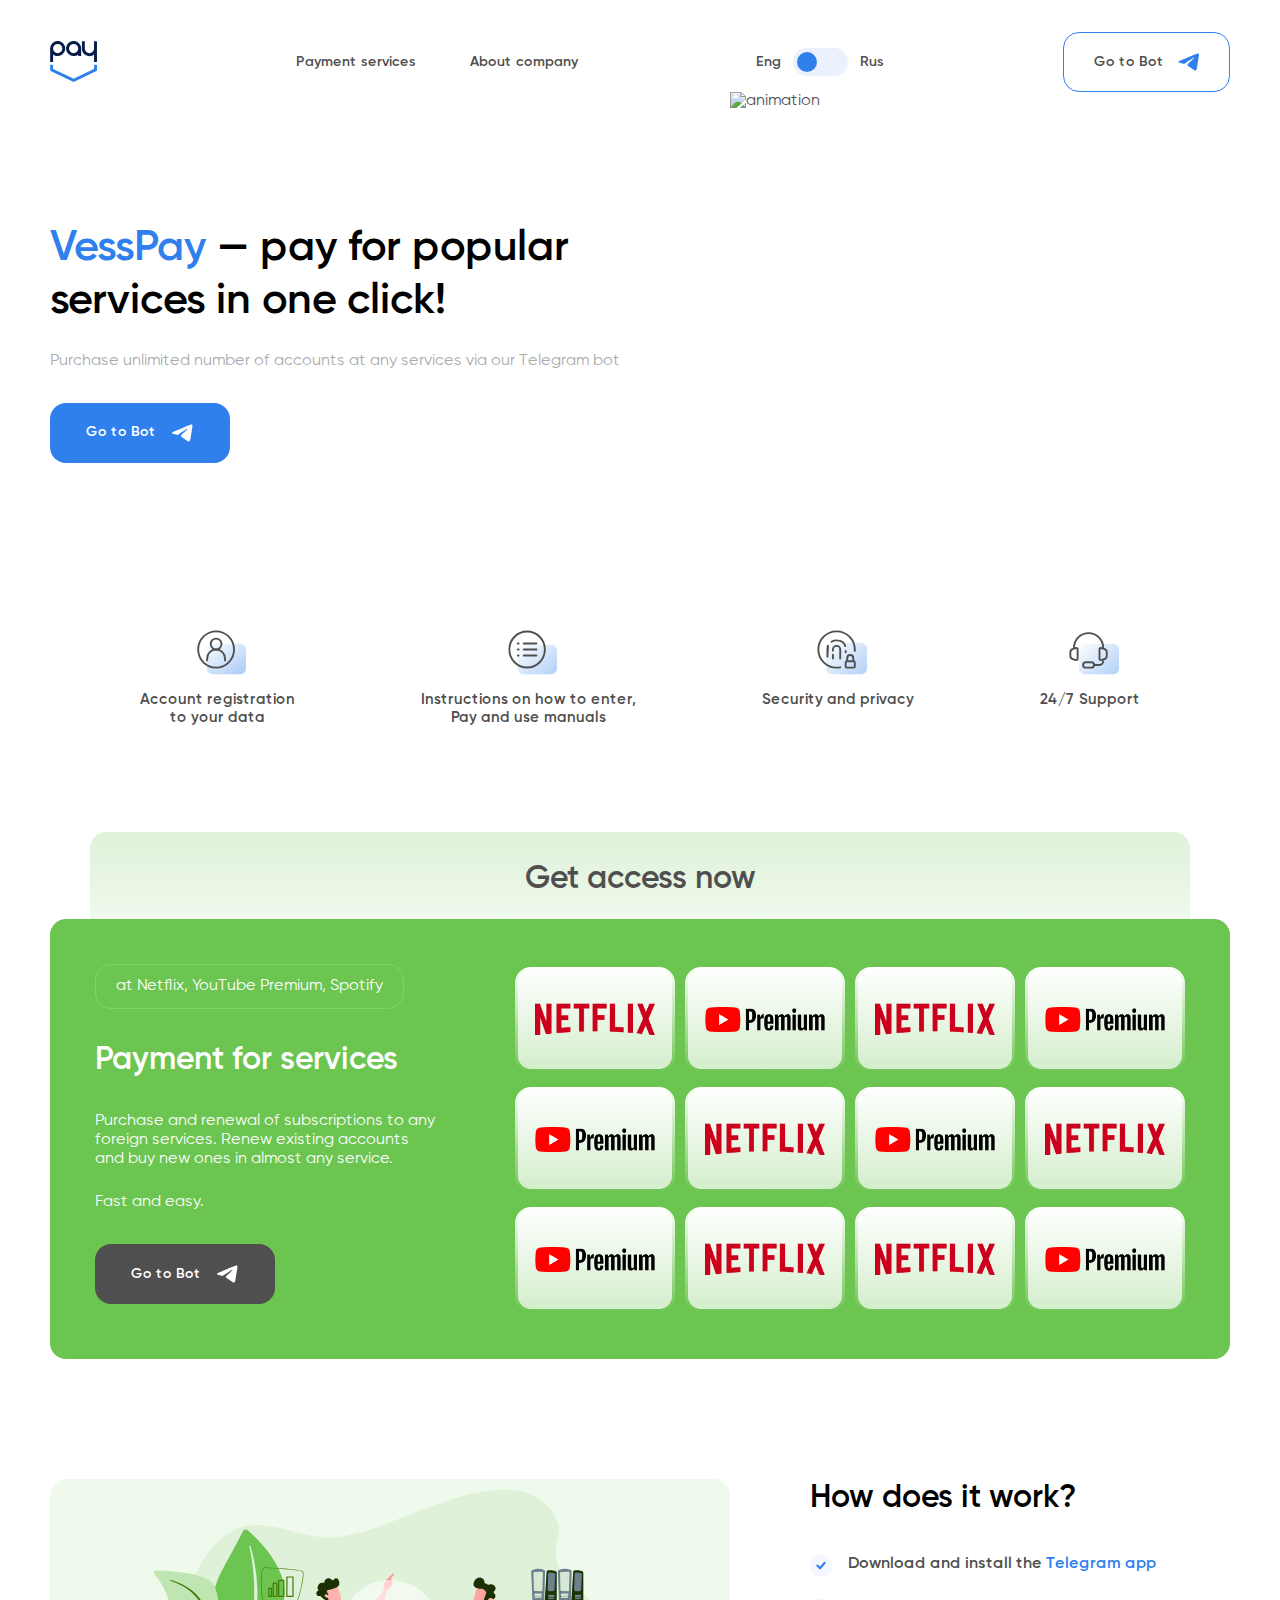
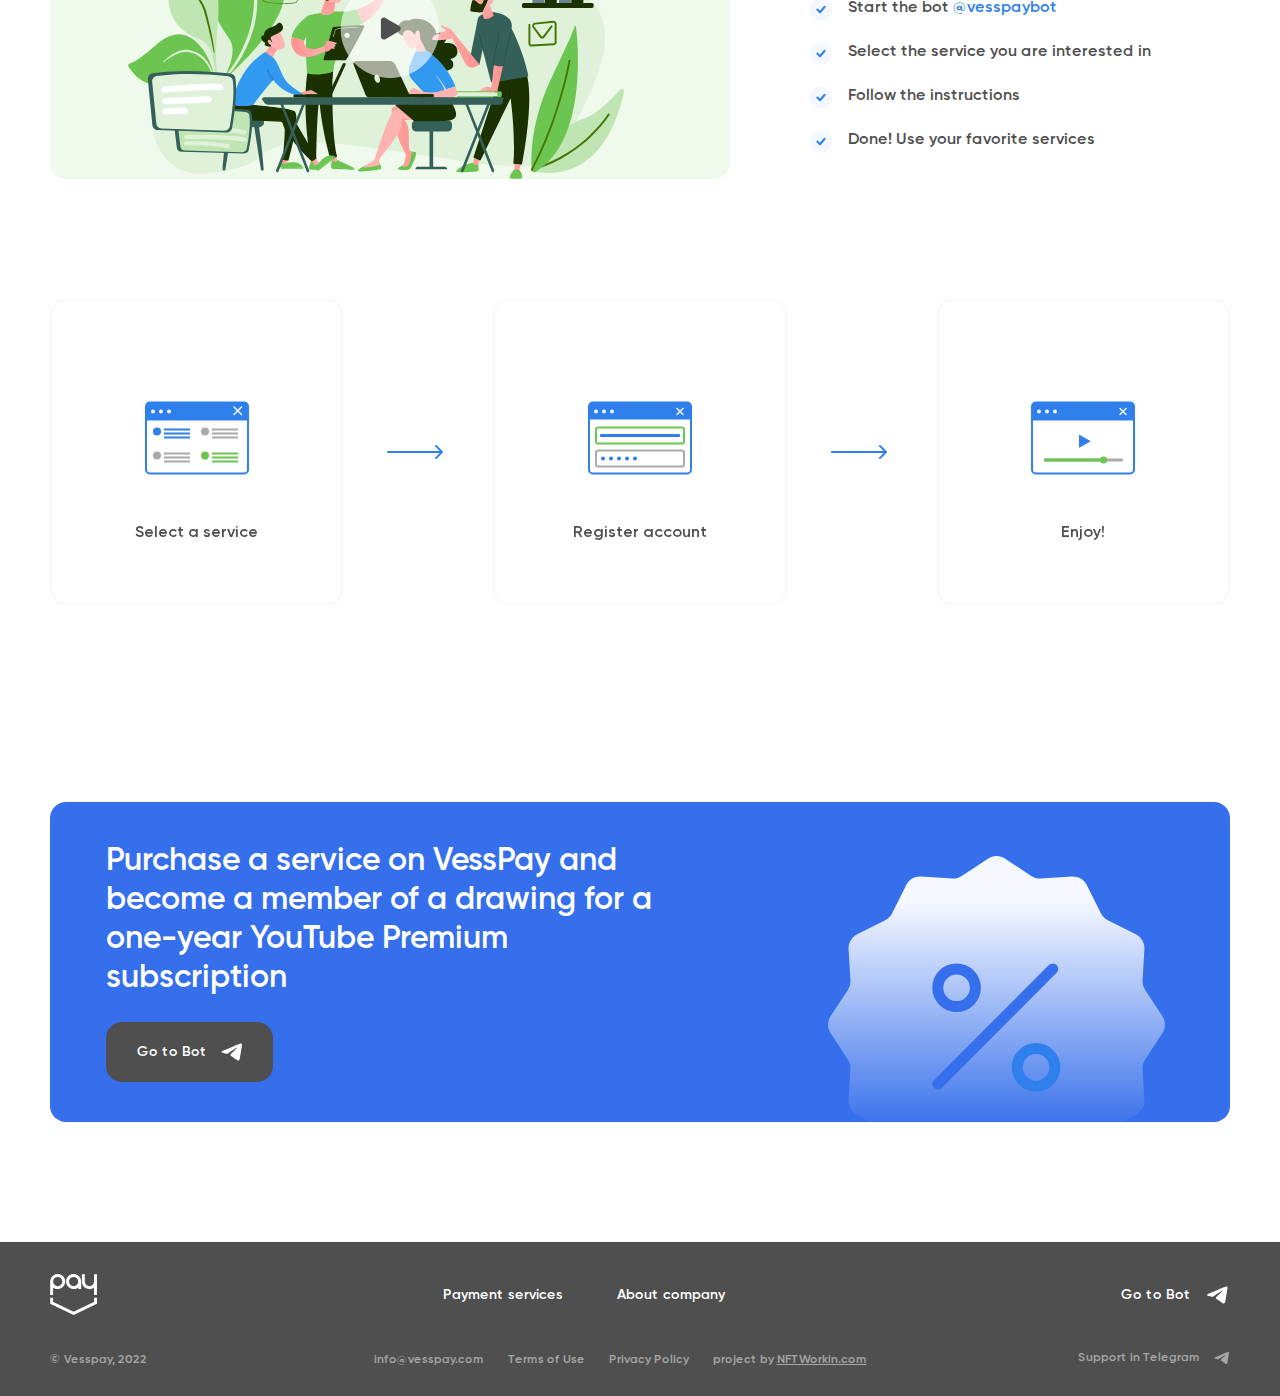
==== index.html @ cef1e0ac "fix close btn" ====
<!doctype html>
<html lang="ru">

<head>
  <meta charset="UTF-8">
<meta name="viewport" content="width=device-width">
<meta http-equiv="X-UA-Compatible" content="ie=edge">

<!-- Обязательный (и достаточный) тег для браузеров -->
<link type="image/x-icon" rel="shortcut icon" href="./assets/img/favicon.ico">

<!-- Дополнительные иконки для десктопных браузеров -->
<link type="image/png" sizes="16x16" rel="icon" href="./assets/img/favicon-16x16.png">
<link type="image/png" sizes="32x32" rel="icon" href="./assets/img/favicon-32x32.png">
<link type="image/png" sizes="96x96" rel="icon" href="./assets/img/favicon-96x96.png">
<link type="image/png" sizes="120x120" rel="icon" href="./assets/img/favicon-120x120.png">

<!-- Иконки для Android -->
<link type="image/png" sizes="72x72" rel="icon" href="./assets/img/android-icon-72x72.png">
<link type="image/png" sizes="96x96" rel="icon" href="./assets/img/android-icon-96x96.png">
<link type="image/png" sizes="144x144" rel="icon" href="./assets/img/android-icon-144x144.png">
<link type="image/png" sizes="192x192" rel="icon" href="./assets/img/android-icon-192x192.png">
<link type="image/png" sizes="512x512" rel="icon" href="./assets/img/android-icon-512x512.png">


<!-- Иконки для iOS (Apple) -->
<link sizes="57x57" rel="apple-touch-icon" href="./assets/img/apple-touch-icon-57x57.png">
<link sizes="60x60" rel="apple-touch-icon" href="./assets/img/apple-touch-icon-60x60.png">
<link sizes="72x72" rel="apple-touch-icon" href="./assets/img/apple-touch-icon-72x72.png">
<link sizes="76x76" rel="apple-touch-icon" href="./assets/img/apple-touch-icon-76x76.png">
<link sizes="114x114" rel="apple-touch-icon" href="./assets/img/apple-touch-icon-114x114.png">
<link sizes="120x120" rel="apple-touch-icon" href="./assets/img/apple-touch-icon-120x120.png">
<link sizes="144x144" rel="apple-touch-icon" href="./assets/img/apple-touch-icon-144x144.png">
<link sizes="152x152" rel="apple-touch-icon" href="./assets/img/apple-touch-icon-152x152.png">
<link sizes="180x180" rel="apple-touch-icon" href="./assets/img/apple-touch-icon-180x180.png">

<!-- Иконки для MacOS (Apple) -->
<link color="#e52037" rel="mask-icon" href="./assets/img/safari-pinned-tab.svg">

<!-- Иконки и цвета для плиток Windows -->
<meta name="msapplication-TileColor" content="#2b5797">
<meta name="msapplication-TileImage" content="./assets/img/mstile-144x144.png">
<meta name="msapplication-square70x70logo" content="./assets/img/mstile-70x70.png">
<meta name="msapplication-square150x150logo" content="./assets/img/mstile-150x150.png">
<meta name="msapplication-wide310x150logo" content="./assets/img/mstile-310x310.png">
<meta name="msapplication-square310x310logo" content="./assets/img/mstile-310x150.png">
<meta name="application-name" content="My Application">

<title>VessPay</title>

<link rel="stylesheet" href="./assets/css/style.css"> 

  </head>

<body>
  <!-- Yandex.Metrika counter -->
  <script type="text/javascript">
    (function (m, e, t, r, i, k, a) {
      m[i] = m[i] || function () { (m[i].a = m[i].a || []).push(arguments) };
      m[i].l = 1 * new Date(); k = e.createElement(t), a = e.getElementsByTagName(t)[0], k.async = 1, k.src = r, a.parentNode.insertBefore(k, a)
    })
      (window, document, "script", "https://mc.yandex.ru/metrika/tag.js", "ym");

    ym(88562901, "init", {
      clickmap: true,
      trackLinks: true,
      accurateTrackBounce: true,
      webvisor: true
    });
  </script>
  <noscript>
    <div><img src="https://mc.yandex.ru/watch/88562901" style="position:absolute; left:-9999px;" alt="" /></div>
  </noscript>
  <!-- /Yandex.Metrika counter -->
  
<header class="header header-desctop">
    <div class="container">
        <a class="header__logo" href="./">
            <img src="./assets/img/logo.svg" alt="logo">
        </a>
        <div class="header__menu">
            <ul>
                

                
                <li class="header__menu-item "><a href="./payment-services">Payment services</a>
                </li>
                
                

                
                <li class="header__menu-item "><a href="./about">About company</a>
                </li>
                
                


            </ul>
        </div>
        <div class="switch desctop " data-href='./ru'>
    <span class="left">Eng</span><input type="checkbox" id="desctop" />
    <label for="desctop"></label>
    <span class="right">Rus</span>
</div>
        <div class="header__link">
            

<a class="btn btn_outline" href="https://t.me/vesspay_bot" target="_blank">

    <span>Go to Bot</span> <svg width="21" height="18" viewBox="0 0 21 18" fill="none" xmlns="http://www.w3.org/2000/svg">
            <path
                d="M1.91512 7.80784C8.19912 5.04334 16.3311 1.67284 17.4536 1.20634C20.3981 -0.0146596 21.3016 0.21934 20.8511 2.92334C20.5276 4.86684 19.5941 11.3013 18.8501 15.3063C18.4086 17.6813 17.4181 17.9628 15.8606 16.9353C15.1116 16.4408 11.3311 13.9408 10.5106 13.3538C9.76162 12.8188 8.72862 12.1753 10.0241 10.9078C10.4851 10.4563 13.5071 7.57084 15.8616 5.32484C16.1701 5.02984 15.7826 4.54534 15.4266 4.78184C12.2531 6.88634 7.85312 9.80734 7.29312 10.1878C6.44712 10.7623 5.63462 11.0258 4.17612 10.6068C3.07412 10.2903 1.99762 9.91284 1.57862 9.76884C-0.0348845 9.21484 0.348115 8.49734 1.91512 7.80784Z" />
        </svg>
</a>




        </div>

    </div>


</header>
<header class="header-mobile">
    <div class="header-mobile__wrapper">
        <a class="header__logo" href="./">
            <img src="./assets/img/logo.svg" alt="logo">
        </a>
        <div class="switch mobile " data-href='./ru'>
    <span class="left">Eng</span><input type="checkbox" id="mobile" />
    <label for="mobile"></label>
    <span class="right">Rus</span>
</div>

        <div class="header__menu-mob">
            <div class="burger">

                <div class="burger__close">
                    <svg width="44" height="22" viewBox="0 0 44 22" fill="none" xmlns="http://www.w3.org/2000/svg">
                        <g clip-path="url(#clip0_181_13466)">
                            <rect x="6" width="32" height="4" rx="2" fill="#2F80ED" />
                            <rect x="6" y="9" width="32" height="4" rx="2" fill="#2F80ED" />
                            <rect x="6" y="18" width="32" height="4" rx="2" fill="#2F80ED" />
                        </g>
                        <defs>
                            <clipPath id="clip0_181_13466">
                                <rect width="44" height="22" fill="white" />
                            </clipPath>
                        </defs>
                    </svg>

                </div>
                <div class="burger__open">
                    <svg width="44" height="22" viewBox="0 0 44 22" fill="none" xmlns="http://www.w3.org/2000/svg">
                        <g clip-path="url(#clip0_181_13495)">
                            <path d="M22 11L31 20M13 20L22 11L13 20ZM31 2L22 11L31 2ZM22 11L13 2L22 11Z"
                                stroke="#2F80ED" stroke-width="4" stroke-linecap="round" stroke-linejoin="round" />
                        </g>
                        <defs>
                            <clipPath id="clip0_181_13495">
                                <rect width="44" height="22" fill="white" />
                            </clipPath>
                        </defs>
                    </svg>
                </div>

            </div>
        </div>
    </div>
    <div class="nav nav-mobile">
        <ul class="nav-mobile__list">
            
            <li class="nav-mobile__list-item"><a href="./payment-services">Payment  services</a></li>
            
            <li class="nav-mobile__list-item"><a href="./about">About company</a></li>
            
        </ul>
        

<a class="btn btn_outline" href="https://t.me/vesspay_bot" target="_blank">

    <span>Go to Bot</span> <svg width="21" height="18" viewBox="0 0 21 18" fill="none" xmlns="http://www.w3.org/2000/svg">
            <path
                d="M1.91512 7.80784C8.19912 5.04334 16.3311 1.67284 17.4536 1.20634C20.3981 -0.0146596 21.3016 0.21934 20.8511 2.92334C20.5276 4.86684 19.5941 11.3013 18.8501 15.3063C18.4086 17.6813 17.4181 17.9628 15.8606 16.9353C15.1116 16.4408 11.3311 13.9408 10.5106 13.3538C9.76162 12.8188 8.72862 12.1753 10.0241 10.9078C10.4851 10.4563 13.5071 7.57084 15.8616 5.32484C16.1701 5.02984 15.7826 4.54534 15.4266 4.78184C12.2531 6.88634 7.85312 9.80734 7.29312 10.1878C6.44712 10.7623 5.63462 11.0258 4.17612 10.6068C3.07412 10.2903 1.99762 9.91284 1.57862 9.76884C-0.0348845 9.21484 0.348115 8.49734 1.91512 7.80784Z" />
        </svg>
</a>




    </div>
</header>

 

  
  <main>
    

<section class=" main-top-section">
    <div class="container ">
        <div class="main-top-section__content main-top-section__content-top">
            <div class="main-top-section__left">
                <div class="switch tablet " data-href='./ru'>
    <span class="left">Eng</span><input type="checkbox" id="tablet" />
    <label for="tablet"></label>
    <span class="right">Rus</span>
</div>
                <h1><span>VessPay</span> — pay for popular services in one click!</h1>
                <p>Purchase unlimited number of accounts at any services via our Telegram bot</p>
                

<a class="btn btn_blue" href="https://t.me/vesspay_bot" target="_blank">

    <span>Go to Bot</span>  <svg width="21" height="18" viewBox="0 0 21 18" fill="none" xmlns="http://www.w3.org/2000/svg">
        <path
            d="M1.91512 7.80784C8.19912 5.04334 16.3311 1.67284 17.4536 1.20634C20.3981 -0.0146596 21.3016 0.21934 20.8511 2.92334C20.5276 4.86684 19.5941 11.3013 18.8501 15.3063C18.4086 17.6813 17.4181 17.9628 15.8606 16.9353C15.1116 16.4408 11.3311 13.9408 10.5106 13.3538C9.76162 12.8188 8.72862 12.1753 10.0241 10.9078C10.4851 10.4563 13.5071 7.57084 15.8616 5.32484C16.1701 5.02984 15.7826 4.54534 15.4266 4.78184C12.2531 6.88634 7.85312 9.80734 7.29312 10.1878C6.44712 10.7623 5.63462 11.0258 4.17612 10.6068C3.07412 10.2903 1.99762 9.91284 1.57862 9.76884C-0.0348845 9.21484 0.348115 8.49734 1.91512 7.80784Z" />
    </svg>
</a>




            </div>
            <div class="main-top-section__right">
                <img src="./assets/img/animation.gif" alt="animation">
            </div>
        </div>
        <div class="main-top-section__content main-top-section__content-bottom">
            
            <div class="card-text-with-icon card">
    <img src="./assets/img/1.svg" alt="icon">
    <p>Account registration<br>
        to your data</p>
</div>
            
            <div class="card-text-with-icon card">
    <img src="./assets/img/2.svg" alt="icon">
    <p>Instructions on how to enter,<br>
        Pay and use manuals</p>
</div>
            
            <div class="card-text-with-icon card">
    <img src="./assets/img/3.svg" alt="icon">
    <p>Security and privacy</p>
</div>
            
            <div class="card-text-with-icon card">
    <img src=" ./assets/img/4.svg" alt="icon">
    <p>24/7 Support</p>
</div>
            
        </div>
    </div>
</section>


<section class=" payment-service-section ">
    <div class="container ">
        <div class="payment-service-section__top">
            <div class="payment-service-section__top-title">Get access now</div>
        </div>
        <div class="payment-service-section__content">
            <div class="payment-service-section__left">
                <div class="payment-service-section__subtitle">
                    at Netflix, YouTube Premium, Spotify
                </div>
                <h2>Payment for services</h2>
                <p class="payment-service-section__text">Purchase and renewal of subscriptions to any foreign services. Renew existing accounts and buy new ones in almost any service.</p>
                <p class="payment-service-section__subtext">  Fast and easy.</p>
                
                

<a class="btn btn_black" href="https://t.me/vesspay_bot" target="_blank">

    <span>Go to Bot</span>  <svg width="21" height="18" viewBox="0 0 21 18" fill="none" xmlns="http://www.w3.org/2000/svg">
        <path
            d="M1.91512 7.80784C8.19912 5.04334 16.3311 1.67284 17.4536 1.20634C20.3981 -0.0146596 21.3016 0.21934 20.8511 2.92334C20.5276 4.86684 19.5941 11.3013 18.8501 15.3063C18.4086 17.6813 17.4181 17.9628 15.8606 16.9353C15.1116 16.4408 11.3311 13.9408 10.5106 13.3538C9.76162 12.8188 8.72862 12.1753 10.0241 10.9078C10.4851 10.4563 13.5071 7.57084 15.8616 5.32484C16.1701 5.02984 15.7826 4.54534 15.4266 4.78184C12.2531 6.88634 7.85312 9.80734 7.29312 10.1878C6.44712 10.7623 5.63462 11.0258 4.17612 10.6068C3.07412 10.2903 1.99762 9.91284 1.57862 9.76884C-0.0348845 9.21484 0.348115 8.49734 1.91512 7.80784Z" />
    </svg>
</a>




            </div>
            <div class="payment-service-section__right">
                
                <div class="card ">
                    <img src="./assets/img/service1.png" alt="images">
                </div>
                
                <div class="card ">
                    <img src="./assets/img/service2.png" alt="images">
                </div>
                
                <div class="card ">
                    <img src="./assets/img/service1.png" alt="images">
                </div>
                
                <div class="card ">
                    <img src="./assets/img/service2.png" alt="images">
                </div>
                
                <div class="card ">
                    <img src="./assets/img/service2.png" alt="images">
                </div>
                
                <div class="card ">
                    <img src="./assets/img/service1.png" alt="images">
                </div>
                
                <div class="card hidden">
                    <img src="./assets/img/service2.png" alt="images">
                </div>
                
                <div class="card hidden">
                    <img src="./assets/img/service1.png" alt="images">
                </div>
                
                <div class="card hidden">
                    <img src="./assets/img/service2.png" alt="images">
                </div>
                
                <div class="card hidden">
                    <img src="./assets/img/service1.png" alt="images">
                </div>
                
                <div class="card hidden">
                    <img src="./assets/img/service1.png" alt="images">
                </div>
                
                <div class="card hidden">
                    <img src="./assets/img/service2.png" alt="images">
                </div>
                
            </div>
        </div>
    </div>
</section>


<section class="video-with-list-section section">

    <div class="container">
        <div class="video-with-list-section__content">
            <div class="video-with-list-section__left">
                <div class="video-wrapper">
    <div class="video" data-video="WeXCUGqN4e8">
        <svg width="102" height="100" viewBox="0 0 102 100" fill="none" xmlns="http://www.w3.org/2000/svg">
            <ellipse cx="50.9853" cy="50" rx="50.2963" ry="50" fill="white" fill-opacity="0.6" />
            <path
                d="M60.5195 46.9164C62.5195 48.0711 62.5195 50.9578 60.5195 52.1125L46.2186 60.3692C44.2186 61.5239 41.7186 60.0805 41.7186 57.7711L41.7186 41.2578C41.7186 38.9484 44.2186 37.505 46.2186 38.6597L60.5195 46.9164Z"
                fill="#4F4F4F" />
        </svg>

    </div>
</div>
            </div>
            <div class="video-with-list-section__right">
                <h2 class="title">How does it work?</h2>
                <ul class="video-with-list-section__list">
                    

                    <li class="video-with-list-section__list-item">
                        <span>
                            <img src="./assets/img/list-icon.svg" alt="list-icon">
                        </span>
                        Download and install the <a href = "https://telegram.org">Telegram app</a>
                    </li>
                    

                    <li class="video-with-list-section__list-item">
                        <span>
                            <img src="./assets/img/list-icon.svg" alt="list-icon">
                        </span>
                        Start the bot <a href = "https://t.me/vesspay_bot"> @vesspaybot</a>
                    </li>
                    

                    <li class="video-with-list-section__list-item">
                        <span>
                            <img src="./assets/img/list-icon.svg" alt="list-icon">
                        </span>
                        Select the service you are interested in
                    </li>
                    

                    <li class="video-with-list-section__list-item">
                        <span>
                            <img src="./assets/img/list-icon.svg" alt="list-icon">
                        </span>
                        Follow the instructions
                    </li>
                    

                    <li class="video-with-list-section__list-item">
                        <span>
                            <img src="./assets/img/list-icon.svg" alt="list-icon">
                        </span>
                        Done! Use your favorite services
                    </li>
                    
                </ul>
            </div>
        </div>
    </div>
</section>


<section class="steps-section section">

    <div class="container">
        <div class="swiper steps-section__swiper">
            <div class="swiper-wrapper">
                
                <div class="swiper-slide">

                    <div class="steps-section__slide steps-section-slide">

                        <img class="steps-section-slide__image" src="./assets/img/step1.svg" alt="">

                        <p>Select a service</p>

                    </div>
                    
                    <span class="swiper-arrow">
                        <img src="./assets/img/arrow-blue.svg" alt="">
                    </span>
                    
                </div>

                
                <div class="swiper-slide">

                    <div class="steps-section__slide steps-section-slide">

                        <img class="steps-section-slide__image" src="./assets/img/step2.svg" alt="">

                        <p>Register account</p>

                    </div>
                    
                    <span class="swiper-arrow">
                        <img src="./assets/img/arrow-blue.svg" alt="">
                    </span>
                    
                </div>

                
                <div class="swiper-slide">

                    <div class="steps-section__slide steps-section-slide">

                        <img class="steps-section-slide__image" src="./assets/img/step3.svg" alt="">

                        <p>Enjoy!</p>

                    </div>
                    
                </div>

                
            </div>

        </div>
        
        <div class="swiper-pagination"></div>
        
    </div>
</section>



<section class=" banner-with-icon-section section">
    <div class="container ">
        <div class="banner-with-icon-section__content">
            <div class="banner-with-icon-section__left">
                <h2 class="banner-with-icon-section__title">Purchase a service on VessPay and <br> become a member of a drawing for a <br> one-year YouTube Premium subscription</h2>
                

<a class="btn btn_black" href="https://t.me/vesspay_bot" target="_blank">

    <span>Go to Bot</span>  <svg width="21" height="18" viewBox="0 0 21 18" fill="none" xmlns="http://www.w3.org/2000/svg">
        <path
            d="M1.91512 7.80784C8.19912 5.04334 16.3311 1.67284 17.4536 1.20634C20.3981 -0.0146596 21.3016 0.21934 20.8511 2.92334C20.5276 4.86684 19.5941 11.3013 18.8501 15.3063C18.4086 17.6813 17.4181 17.9628 15.8606 16.9353C15.1116 16.4408 11.3311 13.9408 10.5106 13.3538C9.76162 12.8188 8.72862 12.1753 10.0241 10.9078C10.4851 10.4563 13.5071 7.57084 15.8616 5.32484C16.1701 5.02984 15.7826 4.54534 15.4266 4.78184C12.2531 6.88634 7.85312 9.80734 7.29312 10.1878C6.44712 10.7623 5.63462 11.0258 4.17612 10.6068C3.07412 10.2903 1.99762 9.91284 1.57862 9.76884C-0.0348845 9.21484 0.348115 8.49734 1.91512 7.80784Z" />
    </svg>
</a>




            </div>
            <div class="banner-with-icon-section__right">
                <img src="./assets/img/big-icon.svg" alt="icon">
            </div>
        </div>
    </div>

</section>



  </main>


  
<footer class="footer">
    <div class="container">
        <div class="footer__top">
            <a class="footer__logo" href="./">
                <img src="./assets/img/logo-white.svg" alt="logo">
            </a>

            <ul class="footer__nav">
                
                <li><a href="./payment-services">Payment  services</a></li>
                
                <li><a href="./about">About company</a></li>
                
            </ul>
            

<a class="btn btn_white-transperent" href="https://t.me/vesspay_bot" target="_blank">

    <span>Go to Bot</span> <svg width="21" height="18" viewBox="0 0 21 18" fill="none" xmlns="http://www.w3.org/2000/svg">
            <path
                d="M1.91512 7.80784C8.19912 5.04334 16.3311 1.67284 17.4536 1.20634C20.3981 -0.0146596 21.3016 0.21934 20.8511 2.92334C20.5276 4.86684 19.5941 11.3013 18.8501 15.3063C18.4086 17.6813 17.4181 17.9628 15.8606 16.9353C15.1116 16.4408 11.3311 13.9408 10.5106 13.3538C9.76162 12.8188 8.72862 12.1753 10.0241 10.9078C10.4851 10.4563 13.5071 7.57084 15.8616 5.32484C16.1701 5.02984 15.7826 4.54534 15.4266 4.78184C12.2531 6.88634 7.85312 9.80734 7.29312 10.1878C6.44712 10.7623 5.63462 11.0258 4.17612 10.6068C3.07412 10.2903 1.99762 9.91284 1.57862 9.76884C-0.0348845 9.21484 0.348115 8.49734 1.91512 7.80784Z" />
        </svg>
</a>




        </div>
        <div class="footer__bottom">
            <div class="footer__copyright">© Vesspay, 2022</div>
            <ul class="footer__links">
                


                
                <li> <a href="mailto:info@vesspay.com">info@vesspay.com</a> </li>
                

                


                
                <li data-href="modal-term" class="modal-trigger"> Terms of Use</li>
                

                


                
                <li class="projectBy_desctop"> project by <a href="http://nftworkin.com" class="link projectBy_desctop">NFTWorkin.com</a> </li>
                

                


                
                <li data-href="modal-privacy" class="modal-trigger"> Privacy Policy</li>
                

                
            </ul>
            

<a class="btn btn_grey" href="https://t.me/VessPay_chat" target="_blank">

    <span>Support in Telegram</span> <svg width="21" height="18" viewBox="0 0 21 18" fill="none" xmlns="http://www.w3.org/2000/svg">
            <path
                d="M1.91512 7.80784C8.19912 5.04334 16.3311 1.67284 17.4536 1.20634C20.3981 -0.0146596 21.3016 0.21934 20.8511 2.92334C20.5276 4.86684 19.5941 11.3013 18.8501 15.3063C18.4086 17.6813 17.4181 17.9628 15.8606 16.9353C15.1116 16.4408 11.3311 13.9408 10.5106 13.3538C9.76162 12.8188 8.72862 12.1753 10.0241 10.9078C10.4851 10.4563 13.5071 7.57084 15.8616 5.32484C16.1701 5.02984 15.7826 4.54534 15.4266 4.78184C12.2531 6.88634 7.85312 9.80734 7.29312 10.1878C6.44712 10.7623 5.63462 11.0258 4.17612 10.6068C3.07412 10.2903 1.99762 9.91284 1.57862 9.76884C-0.0348845 9.21484 0.348115 8.49734 1.91512 7.80784Z" />
        </svg>
</a>




            <div class="footer__projectBy">
                project by<a href = "http://nftworkin.com"  > NFTWorkin.com</a>
            </div>
        </div>
    </div>
</footer>
<div class="termOfUse modal">
    <div class="content">
        <div class="top">
            <div class="close">
                <img src="./assets/img/close.svg" alt="">
            </div>
        </div>
        <div class="wrapper-text">
            <h2>Website Terms of Use</h2>
            <div class="subtitle">Version 1.0</div>

            <div class="text">
      <p>The VessPay website located at VessPay.com is a copyrighted work belonging to VessPay. Certain features of the Site may be subject to additional guidelines, terms, or rules, which will be posted on the Site in connection with such features.<br>
      All such additional terms, guidelines, and rules are incorporated by reference into these Terms.
      These Terms of Use described the legally binding terms and conditions that oversee your use of the Site. BY LOGGING INTO THE SITE, YOU ARE BEING COMPLIANT THAT THESE TERMS and you represent that you have the authority and capacity to enter into these Terms. YOU SHOULD BE AT LEAST 18 YEARS OF AGE TO ACCESS THE SITE. IF YOU DISAGREE WITH ALL OF THE PROVISION OF THESE TERMS, DO NOT LOG INTO AND/OR USE THE SITE.</P> 
      
      <p>These terms require the use of arbitration Section 10.2 on an individual basis to resolve disputes and also limit the remedies available to you in the event of a dispute. These Terms of Use were created with the help of the Terms Of Use Generator. </p>
      
      
      <h3>Access to the Site</h3>
      
      <p><span>Subject to these Terms.</span>  Company grants you a non-transferable, non-exclusive, revocable, limited license to access the Site solely for your own personal, noncommercial use.
      </p>
      <p><span>Certain Restrictions.</span>  The rights approved to you in these Terms are subject to the following restrictions: (a) you shall not sell, rent, lease, transfer, assign, distribute, host, or otherwise commercially exploit the Site; (b) you shall not change, make derivative works of, disassemble, reverse compile or reverse engineer any part of the Site; (c) you shall not access the Site in order to build a similar or competitive website; and (d) except as expressly stated herein, no part of the Site may be copied, reproduced, distributed, republished, downloaded, displayed, posted or transmitted in any form or by any means unless otherwise indicated, any future release, update, or other addition to functionality of the Site shall be subject to these Terms. All copyright and other proprietary notices on the Site must be retained on all copies thereof. </p>
      
      
      <p>Company reserves the right to change, suspend, or cease the Site with or without notice to you. You approved that Company will not be held liable to you or any third-party for any change, interruption, or termination of the Site or any part.
      </p>
      <p><span>No Support or Maintenance.</span>  You agree that Company will have no obligation to provide you with any support in connection with the Site.<br>
      Excluding any User Content that you may provide, you are aware that all the intellectual property rights, including copyrights, patents, trademarks, and trade secrets, in the Site and its content are owned by Company or Company’s suppliers. Note that these Terms and access to the Site do not give you any rights, title or interest in or to any intellectual property rights, except for the limited access rights expressed in Section 2.1. Company and its suppliers reserve all rights not granted in these Terms. </p>
      
      
      <h3>Third-Party Links & Ads; Other Users
      
      Third-Party Links & Ads.</h3> 
      <p>The Site may contain links to third-party websites and services, and/or display advertisements for third-parties. Such Third-Party Links & Ads are not under the control of Company, and Company is not responsible for any Third-Party Links & Ads. Company provides access to these Third-Party Links & Ads only as a convenience to you, and does not review, approve, monitor, endorse, warrant, or make any representations with respect to Third-Party Links & Ads. You use all Third-Party Links & Ads at your own risk, and should apply a suitable level of caution and discretion in doing so. When you click on any of the Third-Party Links & Ads, the applicable third party’s terms and policies apply, including the third party’s privacy and data gathering practices</p>
      
      <p><span>Other Users.</span> Each Site user is solely responsible for any and all of its own User Content. Because we do not control User Content, you acknowledge and agree that we are not responsible for any User Content, whether provided by you or by others. You agree that Company will not be responsible for any loss or damage incurred as the result of any such interactions. If there is a dispute between you and any Site user, we are under no obligation to become involved.</p>
      
      <p>You hereby release and forever discharge the Company and our officers, employees, agents, successors, and assigns from, and hereby waive and relinquish, each and every past, present and future dispute, claim, controversy, demand, right, obligation, liability, action and cause of action of every kind and nature, that has arisen or arises directly or indirectly out of, or that relates directly or indirectly to, the Site. If you are a California resident, you hereby waive California civil code section 1542 in connection with the foregoing, which states: "a general release does not extend to claims which the creditor does not know or suspect to exist in his or her favor at the time of executing the release, which if known by him or her must have materially affected his or her settlement with the debtor." </p>
      
      <p><span>Cookies and Web Beacons.</span>  Like any other website, VessPay uses ‘cookies’. These cookies are used to store information including visitors’ preferences, and the pages on the website that the visitor accessed or visited. The information is used to optimize the users’ experience by customizing our web page content based on visitors’ browser type and/or other information. </p>
      
      
      <h3>Disclaimers</h3>
      
      <p>The site is provided on an "as-is" and "as available" basis, and company and our suppliers expressly disclaim any and all warranties and conditions of any kind, whether express, implied, or statutory, including all warranties or conditions of merchantability, fitness for a particular purpose, title, quiet enjoyment, accuracy, or non-infringement. We and our suppliers make not guarantee that the site will meet your requirements, will be available on an uninterrupted, timely, secure, or error-free basis, or will be accurate, reliable, free of viruses or other harmful code, complete, legal, or safe. If applicable law requires any warranties with respect to the site, all such warranties are limited in duration to ninety (90) days from the date of first use.<br>
      Some jurisdictions do not allow the exclusion of implied warranties, so the above exclusion may not apply to you. Some jurisdictions do not allow limitations on how long an implied warranty lasts, so the above limitation may not apply to you. </p>
      
      
      <h3>Limitation on Liability</h3>
      
      <p>To the maximum extent permitted by law, in no event shall company or our suppliers be liable to you or any third-party for any lost profits, lost data, costs of procurement of substitute products, or any indirect, consequential, exemplary, incidental, special or punitive damages arising from or relating to these terms or your use of, or incapability to use the site even if company has been advised of the possibility of such damages. Access to and use of the site is at your own discretion and risk, and you will be solely responsible for any damage to your device or computer system, or loss of data resulting therefrom</p>
      
      <p>To the maximum extent permitted by law, notwithstanding anything to the contrary contained herein, our liability to you for any damages arising from or related to this agreement, will at all times be limited to a maximum of fifty U.S. dollars (u.s. $50). The existence of more than one claim will not enlarge this limit. You agree that our suppliers will have no liability of any kind arising from or relating to this agreement.</p>
      
      <p>Some jurisdictions do not allow the limitation or exclusion of liability for incidental or consequential damages, so the above limitation or exclusion may not apply to you. </p>
      
      <p><span>Term and Termination.</span> Subject to this Section, these Terms will remain in full force and effect while you use the Site. We may suspend or terminate your rights to use the Site at any time for any reason at our sole discretion, including for any use of the Site in violation of these Terms. Upon termination of your rights under these Terms, your Account and right to access and use the Site will terminate immediately. You understand that any termination of your Account may involve deletion of your User Content associated with your Account from our live databases. Company will not have any liability whatsoever to you for any termination of your rights under these Terms. Even after your rights under these Terms are terminated, the following provisions of these Terms will remain in effect: Sections 2 through 2.5, Section 3 and Sections 4 through 10. </p>
      
      
      <h3>Copyright Policy.</h3>
      
      <p>Company respects the intellectual property of others and asks that users of our Site do the same. In connection with our Site, we have adopted and implemented a policy respecting copyright law that provides for the removal of any infringing materials and for the termination of users of our online Site who are repeated infringers of intellectual property rights, including copyrights. If you believe that one of our users is, through the use of our Site, unlawfully infringing the copyright(s) in a work, and wish to have the allegedly infringing material removed, the following information in the form of a written notification (pursuant to 17 U.S.C. § 512(c)) must be provided to our designated <br>Copyright Agent:
      <ul>
      <li>your physical or electronic signature; </li>
      <li>identification of the copyrighted work(s) that you claim to have been infringed; </li>
      <li>identification of the material on our services that you claim is infringing and that you request us to remove; </li>
      <li>sufficient information to permit us to locate such material; </li>
      <li>your address, telephone number, and e-mail address; </li>
      <li>a statement that you have a good faith belief that use of the objectionable material is not authorized by the copyright owner, its agent, or under the law; </li>
      <li>a statement that the information in the notification is accurate, and under penalty of perjury, that you are either the owner of the copyright that has allegedly been infringed or that you are authorized to act on behalf of the copyright owner. </li>
      </ul>
      Please note that, pursuant to 17 U.S.C. § 512(f), any misrepresentation of material fact in a written notification automatically subjects the complaining party to liability for any damages, costs and attorney’s fees incurred by us in connection with the written notification and allegation of copyright infringement. </p>
      
      
      <h3>General</h3>
      
      <p>These Terms are subject to occasional revision, and if we make any substantial changes, we may notify you by sending you an e-mail to the last e-mail address you provided to us and/or by prominently posting notice of the changes on our Site. You are responsible for providing us with your most current e-mail address. In the event that the last e-mail address that you have provided us is not valid our dispatch of the e-mail containing such notice will nonetheless constitute effective notice of the changes described in the notice. Any changes to these Terms will be effective upon the earliest of thirty (30) calendar days following our dispatch of an e-mail notice to you or thirty (30) calendar days following our posting of notice of the changes on our Site. These changes will be effective immediately for new users of our Site. Continued use of our Site following notice of such changes shall indicate your acknowledgement of such changes and agreement to be bound by the terms and conditions of such changes. Dispute Resolution. Please read this Arbitration Agreement carefully. It is part of your contract with Company and affects your rights. It contains procedures for MANDATORY BINDING ARBITRATION AND A CLASS ACTION WAIVER. </p>
      
      <p><span>Applicability of Arbitration Agreement. </span> All claims and disputes in connection with the Terms or the use of any product or service provided by the Company that cannot be resolved informally or in small claims court shall be resolved by binding arbitration on an individual basis under the terms of this Arbitration Agreement. Unless otherwise agreed to, all arbitration proceedings shall be held in English. This Arbitration Agreement applies to you and the Company, and to any subsidiaries, affiliates, agents, employees, predecessors in interest, successors, and assigns, as well as all authorized or unauthorized users or beneficiaries of services or goods provided under the Terms. </p>
      
      <p><span>Notice Requirement and Informal Dispute Resolution.</span>  Before either party may seek arbitration, the party must first send to the other party a written Notice of Dispute describing the nature and basis of the claim or dispute, and the requested relief. A Notice to the Company should be sent to: Vesspay.com. After the Notice is received, you and the Company may attempt to resolve the claim or dispute informally. If you and the Company do not resolve the claim or dispute within thirty (30) days after the Notice is received, either party may begin an arbitration proceeding. The amount of any settlement offer made by any party may not be disclosed to the arbitrator until after the arbitrator has determined the amount of the award to which either party is entitled.<br>
      <span>Arbitration Rules.</span> Arbitration shall be initiated through the American Arbitration Association, an established alternative dispute resolution provider that offers arbitration as set forth in this section. If AAA is not available to arbitrate, the parties shall agree to select an alternative ADR Provider. The rules of the ADR Provider shall govern all aspects of the arbitration except to the extent such rules are in conflict with the Terms. The AAA Consumer Arbitration Rules governing the arbitration are available online at adr.org or by calling the AAA at 1-800-778-7879. The arbitration shall be conducted by a single, neutral arbitrator. Any claims or disputes where the total amount of the award sought is less than Ten Thousand U.S. Dollars (US $10,000.00) may be resolved through binding non-appearance-based arbitration, at the option of the party seeking relief. For claims or disputes where the total amount of the award sought is Ten Thousand U.S. Dollars (US $10,000.00) or more, the right to a hearing will be determined by the Arbitration Rules. Any hearing will be held in a location within 100 miles of your residence, unless you reside outside of the United States, and unless the parties agree otherwise. If you reside outside of the U.S., the arbitrator shall give the parties reasonable notice of the date, time and place of any oral hearings. Any judgment on the award rendered by the arbitrator may be entered in any court of competent jurisdiction. If the arbitrator grants you an award that is greater than the last settlement offer that the Company made to you prior to the initiation of arbitration, the Company will pay you the greater of the award or $2,500.00. Each party shall bear its own costs and disbursements arising out of the arbitration and shall pay an equal share of the fees and costs of the ADR Provider. </p>
      
      <p><span>Additional Rules for Non-Appearance Based Arbitration.</span>  If non-appearance based arbitration is elected, the arbitration shall be conducted by telephone, online and/or based solely on written submissions; the specific manner shall be chosen by the party initiating the arbitration. The arbitration shall not involve any personal appearance by the parties or witnesses unless otherwise agreed by the parties. </p>
      
      <p><span>Time Limits.</span>  If you or the Company pursues arbitration, the arbitration action must be initiated and/or demanded within the statute of limitations and within any deadline imposed under the AAA Rules for the pertinent claim. </p>
      
      <p><span>Authority of Arbitrator.</span> If arbitration is initiated, the arbitrator will decide the rights and liabilities of you and the Company, and the dispute will not be consolidated with any other matters or joined with any other cases or parties. The arbitrator shall have the authority to grant motions dispositive of all or part of any claim. The arbitrator shall have the authority to award monetary damages, and to grant any non-monetary remedy or relief available to an individual under applicable law, the AAA Rules, and the Terms. The arbitrator shall issue a written award and statement of decision describing the essential findings and conclusions on which the award is based. The arbitrator has the same authority to award relief on an individual basis that a judge in a court of law would have. The award of the arbitrator is final and binding upon you and the Company. </p>
       
      <p><span>Waiver of Jury Trial. </span> THE PARTIES HEREBY WAIVE THEIR CONSTITUTIONAL AND STATUTORY RIGHTS TO GO TO COURT AND HAVE A TRIAL IN FRONT OF A JUDGE OR A JURY, instead electing that all claims and disputes shall be resolved by arbitration under this Arbitration Agreement. Arbitration procedures are typically more limited, more efficient and less expensive than rules applicable in a court and are subject to very limited review by a court. In the event any litigation should arise between you and the Company in any state or federal court in a suit to vacate or enforce an arbitration award or otherwise, YOU AND THE COMPANY WAIVE ALL RIGHTS TO A JURY TRIAL, instead electing that the dispute be resolved by a judge. </p>
      
      <p><span>Waiver of Class or Consolidated Actions.</span> All claims and disputes within the scope of this arbitration agreement must be arbitrated or litigated on an individual basis and not on a class basis, and claims of more than one customer or user cannot be arbitrated or litigated jointly or consolidated with those of any other customer or user.<br>
      Confidentiality. All aspects of the arbitration proceeding shall be strictly confidential. The parties agree to maintain confidentiality unless otherwise required by law. This paragraph shall not prevent a party from submitting to a court of law any information necessary to enforce this Agreement, to enforce an arbitration award, or to seek injunctive or equitable relief. </p>
      
      <p><span>Severability. </span>  If any part or parts of this Arbitration Agreement are found under the law to be invalid or unenforceable by a court of competent jurisdiction, then such specific part or parts shall be of no force and effect and shall be severed and the remainder of the Agreement shall continue in full force and effect. </p> 
      
      <p><span>Right to Waive.</span> Any or all of the rights and limitations set forth in this Arbitration Agreement may be waived by the party against whom the claim is asserted. Such waiver shall not waive or affect any other portion of this Arbitration Agreement.
      Survival of Agreement. This Arbitration Agreement will survive the termination of your relationship with Company.</p>
      
      <p><span>Small Claims Court.</span>  Nonetheless the foregoing, either you or the Company may bring an individual action in small claims court.
      Emergency Equitable Relief. Anyhow the foregoing, either party may seek emergency equitable relief before a state or federal court in order to maintain the status quo pending arbitration. A request for interim measures shall not be deemed a waiver of any other rights or obligations under this Arbitration Agreement. </p>
      
      <p><span>Claims Not Subject to Arbitration. </span>Notwithstanding the foregoing, claims of defamation, violation of the Computer Fraud and Abuse Act, and infringement or misappropriation of the other party’s patent, copyright, trademark or trade secrets shall not be subject to this Arbitration Agreement.
      </p>
      <p>In any circumstances where the foregoing Arbitration Agreement permits the parties to litigate in court, the parties hereby agree to submit to the personal jurisdiction of the courts located within Netherlands County, California, for such purposes.
      </p>
      <p>The Site may be subject to U.S. export control laws and may be subject to export or import regulations in other countries. You agree not to export, re-export, or transfer, directly or indirectly, any U.S. technical data acquired from Company, or any products utilizing such data, in violation of the United States export laws or regulations.
      </p>
      <p>Company is located at the address in Section 10.8. If you are a California resident, you may report complaints to the Complaint Assistance Unit of the Division of Consumer Product of the California Department of Consumer Affairs by contacting them in writing at 400 R Street, Sacramento, CA 95814, or by telephone at (800) 952-5210.
      </p>
      <p><span>Electronic Communications.</span> The communications between you and Company use electronic means, whether you use the Site or send us emails, or whether Company posts notices on the Site or communicates with you via email. For contractual purposes, you (a) consent to receive communications from Company in an electronic form; and (b) agree that all terms and conditions, agreements, notices, disclosures, and other communications that Company provides to you electronically satisfy any legal obligation that such communications would satisfy if it were be in a hard copy writing.
      </p>
      <p><span>Entire Terms.</span>  These Terms constitute the entire agreement between you and us regarding the use of the Site. Our failure to exercise or enforce any right or provision of these Terms shall not operate as a waiver of such right or provision. The section titles in these Terms are for convenience only and have no legal or contractual effect. The word "including" means "including without limitation". If any provision of these Terms is held to be invalid or unenforceable, the other provisions of these Terms will be unimpaired and the invalid or unenforceable provision will be deemed modified so that it is valid and enforceable to the maximum extent permitted by law. Your relationship to Company is that of an independent contractor, and neither party is an agent or partner of the other. These Terms, and your rights and obligations herein, may not be assigned, subcontracted, delegated, or otherwise transferred by you without Company’s prior written consent, and any attempted assignment, subcontract, delegation, or transfer in violation of the foregoing will be null and void. Company may freely assign these Terms. The terms and conditions set forth in these Terms shall be binding upon assignees. </p>
      
      <p><span>Your Privacy.</span> Please read our Privacy Policy. </p>
      
      
      <p><span>Copyright/Trademark Information. Copyright ©.</span> All rights reserved. All trademarks, logos and service marks displayed on the Site are our property or the property of other third-parties. You are not permitted to use these Marks without our prior written consent or the consent of such third party which may own the Marks.
      </p>
       
      <p>Contact Information</p>
      
      <p>Address: <a href = 'vesspay.com'>Vesspay.com</a></p>
      
      
     </div>
        </div>
    </div>
</div>
<div class="privacyPolice modal">
    <div class="content">
        <div class="top">
            <div class="close">
                <img src="./assets/img/close.svg" alt="">
            </div>
        </div>
        <div class="wrapper-text">
            <div class="text"><p>At VessPay, accessible from VessPay.com, one of our main priorities is the privacy of our visitors. This Privacy Policy document contains types of information that is collected and recorded by VessPay and how we use it.
    If you have additional questions or require more information about our Privacy Policy, do not hesitate to contact us.
    This Privacy Policy applies only to our online activities and is valid for visitors to our website with regards to the information that they shared and/or collect in VessPay. This policy is not applicable to any information collected offline or via channels other than this website. Consent
    By using our website, you hereby consent to our Privacy Policy and agree to its terms.</p>
    
    
    <h3>Information we collect</h3>
    
    <p>The personal information that you are asked to provide, and the reasons why you are asked to provide it, will be made clear to you at the point we ask you to provide your personal information.
    If you contact us directly, we may receive additional information about you such as your name, email address, phone number, the contents of the message and/or attachments you may send us, and any other information you may choose to provide.
    When you register for an Account, we may ask for your contact information, including items such as name, company name, address, email address, and telephone number. </p>
    
    
    <h3>How we use your information</h3>
    
    <p>We use the information we collect in various ways, including to:</p>
    <ul>
    <li>Provide, operate, and maintain our website</li>
    <li>Improve, personalize, and expand our website</li>
    <li>Understand and analyze how you use our website</li>
    <li>Develop new products, services, features, and functionality</li>
    <li>Communicate with you, either directly or through one of our partners, including for customer service, to provide you with updates and other information relating to the website, and for marketing and promotional purposes</li>
    <li>Send you emails</li>
    <li>Find and prevent fraud</li>
    </ul>
    
    <h3>Log Files</h3>
    
    <p>VessPay follows a standard procedure of using log files. These files log visitors when they visit websites. All hosting companies do this and a part of hosting services' analytics. The information collected by log files include internet protocol (IP) addresses, browser type, Internet Service Provider (ISP), date and time stamp, referring/exit pages, and possibly the number of clicks. These are not linked to any information that is personally identifiable. The purpose of the information is for analyzing trends, administering the site, tracking users' movement on the website, and gathering demographic information.</p>
    
    
    <h3>Cookies and Web Beacons</h3>
    
    <p>Like any other website, VessPay uses 'cookies'. These cookies are used to store information including visitors' preferences, and the pages on the website that the visitor accessed or visited. The information is used to optimize the users' experience by customizing our web page content based on visitors' browser type and/or other information.</p>
    
    
    <h3>Advertising Partners Privacy Policies</h3>
    
    <p>You may consult this list to find the Privacy Policy for each of the advertising partners of VessPay.
    Third-party ad servers or ad networks uses technologies like cookies, JavaScript, or Web Beacons that are used in their respective advertisements and links that appear on VessPay, which are sent directly to users' browser. They automatically receive your IP address when this occurs. These technologies are used to measure the effectiveness of their advertising campaigns and/or to personalize the advertising content that you see on websites that you visit.<br>
    Note that VessPay has no access to or control over these cookies that are used by third-party advertisers.</p>
    
    
    <h3>Third Party Privacy Policies</h3>
    
    <p>VessPay's Privacy Policy does not apply to other advertisers or websites. Thus, we are advising you to consult the respective Privacy Policies of these third-party ad servers for more detailed information. It may include their practices and instructions about how to opt-out of certain options.
    You can choose to disable cookies through your individual browser options. To know more detailed information about cookie management with specific web browsers, it can be found at the browsers' respective websites.</p>
    
    
    <h3>CCPA Privacy Rights (Do Not Sell My Personal Information)</h3>
    
    <p>Under the CCPA, among other rights, California consumers have the right to:
    Request that a business that collects a consumer's personal data disclose the categories and specific pieces of personal data that a business has collected about consumers.
    Request that a business delete any personal data about the consumer that a business has collected.
    Request that a business that sells a consumer's personal data, not sell the consumer's personal data.
    If you make a request, we have one month to respond to you. If you would like to exercise any of these rights, please contact us.</p>
    
    
    <h3>GDPR Data Protection Rights</h3>
    
    <p>We would like to make sure you are fully aware of all of your data protection rights. Every user is entitled to the following:<br>
    The right to access – You have the right to request copies of your personal data. We may charge you a small fee for this service.<br>
    The right to rectification – You have the right to request that we correct any information you believe is inaccurate. You also have the right to request that we complete the information you believe is incomplete.<br>
    The right to erasure – You have the right to request that we erase your personal data, under certain conditions.
    The right to restrict processing – You have the right to request that we restrict the processing of your personal data, under certain conditions.
    The right to object to processing – You have the right to object to our processing of your personal data, under certain conditions.<br>
    The right to data portability – You have the right to request that we transfer the data that we have collected to another organization, or directly to you, under certain conditions.
    If you make a request, we have one month to respond to you. If you would like to exercise any of these rights, please contact us.</p>
    
    
    <h3>Children's Information</h3>
    
    <p>Another part of our priority is adding protection for children while using the internet. We encourage parents and guardians to observe, participate in, and/or monitor and guide their online activity.
    VessPay does not knowingly collect any Personal Identifiable Information from children under the age of 13. If you think that your child provided this kind of information on our website, we strongly encourage you to contact us immediately and we will do our best efforts to promptly remove such information from our records.</p>
    
    </div>
        </div>
    </div>
</div>
 
  
<script src="./assets/js/main.min.js"></script> 
</body>

</html>
---- assets/css/style.css ----
@charset "UTF-8";/*!
 * Accordion v3.2.0
 * Simple accordion created in pure Javascript.
 * https://github.com/michu2k/Accordion
 *
 * Copyright (c) Michał Strumpf
 * Published under MIT License
 */.ac{margin-top:10px;border:1px solid #eee;background-color:#fff;box-sizing:border-box}.ac .ac-header{margin:0;padding:0}.ac .ac-trigger{font:bold 16px Arial,sans-serif;color:#111;text-align:left;width:100%;padding:10px 30px 10px 10px;display:block;cursor:pointer;background-color:transparent;-webkit-transition:color .25s ease;transition:color .25s ease;position:relative;text-decoration:none;margin:0;border:0}.ac .ac-trigger::after{content:'+';text-align:center;width:15px;-webkit-transform:translate(0,-50%);transform:translate(0,-50%);position:absolute;right:10px;top:50%}.ac .ac-trigger:focus{color:#8a8a8a}.ac .ac-panel{overflow:hidden;-webkit-transition-property:height,visibility;transition-property:height,visibility;-webkit-transition-timing-function:ease;transition-timing-function:ease}.ac .ac-panel .ac-text{font:15px/24px Arial,sans-serif;color:#111;padding:10px;margin:0}.ac.js-enabled .ac-panel{visibility:hidden}.ac.is-active .ac-panel{visibility:visible}.ac.is-active>.ac-header .ac-trigger::after{content:'\2013'}@font-face{font-family:swiper-icons;src:url('data:application/font-woff;charset=utf-8;base64, [base64]//wADZ2x5ZgAAAywAAADMAAAD2MHtryVoZWFkAAABbAAAADAAAAA2E2+eoWhoZWEAAAGcAAAAHwAAACQC9gDzaG10eAAAAigAAAAZAAAArgJkABFsb2NhAAAC0AAAAFoAAABaFQAUGG1heHAAAAG8AAAAHwAAACAAcABAbmFtZQAAA/gAAAE5AAACXvFdBwlwb3N0AAAFNAAAAGIAAACE5s74hXjaY2BkYGAAYpf5Hu/j+W2+MnAzMYDAzaX6QjD6/4//Bxj5GA8AuRwMYGkAPywL13jaY2BkYGA88P8Agx4j+/8fQDYfA1AEBWgDAIB2BOoAeNpjYGRgYNBh4GdgYgABEMnIABJzYNADCQAACWgAsQB42mNgYfzCOIGBlYGB0YcxjYGBwR1Kf2WQZGhhYGBiYGVmgAFGBiQQkOaawtDAoMBQxXjg/wEGPcYDDA4wNUA2CCgwsAAAO4EL6gAAeNpj2M0gyAACqxgGNWBkZ2D4/wMA+xkDdgAAAHjaY2BgYGaAYBkGRgYQiAHyGMF8FgYHIM3DwMHABGQrMOgyWDLEM1T9/w8UBfEMgLzE////P/5//f/V/xv+r4eaAAeMbAxwIUYmIMHEgKYAYjUcsDAwsLKxc3BycfPw8jEQA/[base64]/uznmfPFBNODM2K7MTQ45YEAZqGP81AmGGcF3iPqOop0r1SPTaTbVkfUe4HXj97wYE+yNwWYxwWu4v1ugWHgo3S1XdZEVqWM7ET0cfnLGxWfkgR42o2PvWrDMBSFj/IHLaF0zKjRgdiVMwScNRAoWUoH78Y2icB/yIY09An6AH2Bdu/UB+yxopYshQiEvnvu0dURgDt8QeC8PDw7Fpji3fEA4z/PEJ6YOB5hKh4dj3EvXhxPqH/SKUY3rJ7srZ4FZnh1PMAtPhwP6fl2PMJMPDgeQ4rY8YT6Gzao0eAEA409DuggmTnFnOcSCiEiLMgxCiTI6Cq5DZUd3Qmp10vO0LaLTd2cjN4fOumlc7lUYbSQcZFkutRG7g6JKZKy0RmdLY680CDnEJ+UMkpFFe1RN7nxdVpXrC4aTtnaurOnYercZg2YVmLN/d/gczfEimrE/fs/bOuq29Zmn8tloORaXgZgGa78yO9/cnXm2BpaGvq25Dv9S4E9+5SIc9PqupJKhYFSSl47+Qcr1mYNAAAAeNptw0cKwkAAAMDZJA8Q7OUJvkLsPfZ6zFVERPy8qHh2YER+3i/BP83vIBLLySsoKimrqKqpa2hp6+jq6RsYGhmbmJqZSy0sraxtbO3sHRydnEMU4uR6yx7JJXveP7WrDycAAAAAAAH//wACeNpjYGRgYOABYhkgZgJCZgZNBkYGLQZtIJsFLMYAAAw3ALgAeNolizEKgDAQBCchRbC2sFER0YD6qVQiBCv/H9ezGI6Z5XBAw8CBK/m5iQQVauVbXLnOrMZv2oLdKFa8Pjuru2hJzGabmOSLzNMzvutpB3N42mNgZGBg4GKQYzBhYMxJLMlj4GBgAYow/P/PAJJhLM6sSoWKfWCAAwDAjgbRAAB42mNgYGBkAIIbCZo5IPrmUn0hGA0AO8EFTQAA');font-weight:400;font-style:normal}:root{--swiper-theme-color:#007aff}.swiper{margin-left:auto;margin-right:auto;position:relative;overflow:hidden;list-style:none;padding:0;z-index:1}.swiper-vertical>.swiper-wrapper{flex-direction:column}.swiper-wrapper{position:relative;width:100%;height:100%;z-index:1;display:flex;transition-property:transform;box-sizing:content-box}.swiper-android .swiper-slide,.swiper-wrapper{transform:translate3d(0,0,0)}.swiper-pointer-events{touch-action:pan-y}.swiper-pointer-events.swiper-vertical{touch-action:pan-x}.swiper-slide{flex-shrink:0;width:100%;height:100%;position:relative;transition-property:transform}.swiper-slide-invisible-blank{visibility:hidden}.swiper-autoheight,.swiper-autoheight .swiper-slide{height:auto}.swiper-autoheight .swiper-wrapper{align-items:flex-start;transition-property:transform,height}.swiper-backface-hidden .swiper-slide{transform:translateZ(0);-webkit-backface-visibility:hidden;backface-visibility:hidden}.swiper-3d,.swiper-3d.swiper-css-mode .swiper-wrapper{perspective:1200px}.swiper-3d .swiper-cube-shadow,.swiper-3d .swiper-slide,.swiper-3d .swiper-slide-shadow,.swiper-3d .swiper-slide-shadow-bottom,.swiper-3d .swiper-slide-shadow-left,.swiper-3d .swiper-slide-shadow-right,.swiper-3d .swiper-slide-shadow-top,.swiper-3d .swiper-wrapper{transform-style:preserve-3d}.swiper-3d .swiper-slide-shadow,.swiper-3d .swiper-slide-shadow-bottom,.swiper-3d .swiper-slide-shadow-left,.swiper-3d .swiper-slide-shadow-right,.swiper-3d .swiper-slide-shadow-top{position:absolute;left:0;top:0;width:100%;height:100%;pointer-events:none;z-index:10}.swiper-3d .swiper-slide-shadow{background:rgba(0,0,0,.15)}.swiper-3d .swiper-slide-shadow-left{background-image:linear-gradient(to left,rgba(0,0,0,.5),rgba(0,0,0,0))}.swiper-3d .swiper-slide-shadow-right{background-image:linear-gradient(to right,rgba(0,0,0,.5),rgba(0,0,0,0))}.swiper-3d .swiper-slide-shadow-top{background-image:linear-gradient(to top,rgba(0,0,0,.5),rgba(0,0,0,0))}.swiper-3d .swiper-slide-shadow-bottom{background-image:linear-gradient(to bottom,rgba(0,0,0,.5),rgba(0,0,0,0))}.swiper-css-mode>.swiper-wrapper{overflow:auto;scrollbar-width:none;-ms-overflow-style:none}.swiper-css-mode>.swiper-wrapper::-webkit-scrollbar{display:none}.swiper-css-mode>.swiper-wrapper>.swiper-slide{scroll-snap-align:start start}.swiper-horizontal.swiper-css-mode>.swiper-wrapper{scroll-snap-type:x mandatory}.swiper-vertical.swiper-css-mode>.swiper-wrapper{scroll-snap-type:y mandatory}.swiper-centered>.swiper-wrapper::before{content:'';flex-shrink:0;order:9999}.swiper-centered.swiper-horizontal>.swiper-wrapper>.swiper-slide:first-child{margin-inline-start:var(--swiper-centered-offset-before)}.swiper-centered.swiper-horizontal>.swiper-wrapper::before{height:100%;min-height:1px;width:var(--swiper-centered-offset-after)}.swiper-centered.swiper-vertical>.swiper-wrapper>.swiper-slide:first-child{margin-block-start:var(--swiper-centered-offset-before)}.swiper-centered.swiper-vertical>.swiper-wrapper::before{width:100%;min-width:1px;height:var(--swiper-centered-offset-after)}.swiper-centered>.swiper-wrapper>.swiper-slide{scroll-snap-align:center center}.swiper-virtual .swiper-slide{-webkit-backface-visibility:hidden;transform:translateZ(0)}.swiper-virtual.swiper-css-mode .swiper-wrapper::after{content:'';position:absolute;left:0;top:0;pointer-events:none}.swiper-virtual.swiper-css-mode.swiper-horizontal .swiper-wrapper::after{height:1px;width:var(--swiper-virtual-size)}.swiper-virtual.swiper-css-mode.swiper-vertical .swiper-wrapper::after{width:1px;height:var(--swiper-virtual-size)}:root{--swiper-navigation-size:44px}.swiper-button-next,.swiper-button-prev{position:absolute;top:50%;width:calc(var(--swiper-navigation-size)/ 44 * 27);height:var(--swiper-navigation-size);margin-top:calc(0px - (var(--swiper-navigation-size)/ 2));z-index:10;cursor:pointer;display:flex;align-items:center;justify-content:center;color:var(--swiper-navigation-color,var(--swiper-theme-color))}.swiper-button-next.swiper-button-disabled,.swiper-button-prev.swiper-button-disabled{opacity:.35;cursor:auto;pointer-events:none}.swiper-button-next:after,.swiper-button-prev:after{font-family:swiper-icons;font-size:var(--swiper-navigation-size);text-transform:none!important;letter-spacing:0;text-transform:none;font-variant:initial;line-height:1}.swiper-button-prev,.swiper-rtl .swiper-button-next{left:10px;right:auto}.swiper-button-prev:after,.swiper-rtl .swiper-button-next:after{content:'prev'}.swiper-button-next,.swiper-rtl .swiper-button-prev{right:10px;left:auto}.swiper-button-next:after,.swiper-rtl .swiper-button-prev:after{content:'next'}.swiper-button-lock{display:none}.swiper-pagination{position:absolute;text-align:center;transition:.3s opacity;transform:translate3d(0,0,0);z-index:10}.swiper-pagination.swiper-pagination-hidden{opacity:0}.swiper-horizontal>.swiper-pagination-bullets,.swiper-pagination-bullets.swiper-pagination-horizontal,.swiper-pagination-custom,.swiper-pagination-fraction{bottom:10px;left:0;width:100%}.swiper-pagination-bullets-dynamic{overflow:hidden;font-size:0}.swiper-pagination-bullets-dynamic .swiper-pagination-bullet{transform:scale(.33);position:relative}.swiper-pagination-bullets-dynamic .swiper-pagination-bullet-active{transform:scale(1)}.swiper-pagination-bullets-dynamic .swiper-pagination-bullet-active-main{transform:scale(1)}.swiper-pagination-bullets-dynamic .swiper-pagination-bullet-active-prev{transform:scale(.66)}.swiper-pagination-bullets-dynamic .swiper-pagination-bullet-active-prev-prev{transform:scale(.33)}.swiper-pagination-bullets-dynamic .swiper-pagination-bullet-active-next{transform:scale(.66)}.swiper-pagination-bullets-dynamic .swiper-pagination-bullet-active-next-next{transform:scale(.33)}.swiper-pagination-bullet{width:var(--swiper-pagination-bullet-width,var(--swiper-pagination-bullet-size,8px));height:var(--swiper-pagination-bullet-height,var(--swiper-pagination-bullet-size,8px));display:inline-block;border-radius:50%;background:var(--swiper-pagination-bullet-inactive-color,#000);opacity:var(--swiper-pagination-bullet-inactive-opacity,.2)}button.swiper-pagination-bullet{border:none;margin:0;padding:0;box-shadow:none;-webkit-appearance:none;appearance:none}.swiper-pagination-clickable .swiper-pagination-bullet{cursor:pointer}.swiper-pagination-bullet:only-child{display:none!important}.swiper-pagination-bullet-active{opacity:var(--swiper-pagination-bullet-opacity,1);background:var(--swiper-pagination-color,var(--swiper-theme-color))}.swiper-pagination-vertical.swiper-pagination-bullets,.swiper-vertical>.swiper-pagination-bullets{right:10px;top:50%;transform:translate3d(0,-50%,0)}.swiper-pagination-vertical.swiper-pagination-bullets .swiper-pagination-bullet,.swiper-vertical>.swiper-pagination-bullets .swiper-pagination-bullet{margin:var(--swiper-pagination-bullet-vertical-gap,6px) 0;display:block}.swiper-pagination-vertical.swiper-pagination-bullets.swiper-pagination-bullets-dynamic,.swiper-vertical>.swiper-pagination-bullets.swiper-pagination-bullets-dynamic{top:50%;transform:translateY(-50%);width:8px}.swiper-pagination-vertical.swiper-pagination-bullets.swiper-pagination-bullets-dynamic .swiper-pagination-bullet,.swiper-vertical>.swiper-pagination-bullets.swiper-pagination-bullets-dynamic .swiper-pagination-bullet{display:inline-block;transition:.2s transform,.2s top}.swiper-horizontal>.swiper-pagination-bullets .swiper-pagination-bullet,.swiper-pagination-horizontal.swiper-pagination-bullets .swiper-pagination-bullet{margin:0 var(--swiper-pagination-bullet-horizontal-gap,4px)}.swiper-horizontal>.swiper-pagination-bullets.swiper-pagination-bullets-dynamic,.swiper-pagination-horizontal.swiper-pagination-bullets.swiper-pagination-bullets-dynamic{left:50%;transform:translateX(-50%);white-space:nowrap}.swiper-horizontal>.swiper-pagination-bullets.swiper-pagination-bullets-dynamic .swiper-pagination-bullet,.swiper-pagination-horizontal.swiper-pagination-bullets.swiper-pagination-bullets-dynamic .swiper-pagination-bullet{transition:.2s transform,.2s left}.swiper-horizontal.swiper-rtl>.swiper-pagination-bullets-dynamic .swiper-pagination-bullet{transition:.2s transform,.2s right}.swiper-pagination-progressbar{background:rgba(0,0,0,.25);position:absolute}.swiper-pagination-progressbar .swiper-pagination-progressbar-fill{background:var(--swiper-pagination-color,var(--swiper-theme-color));position:absolute;left:0;top:0;width:100%;height:100%;transform:scale(0);transform-origin:left top}.swiper-rtl .swiper-pagination-progressbar .swiper-pagination-progressbar-fill{transform-origin:right top}.swiper-horizontal>.swiper-pagination-progressbar,.swiper-pagination-progressbar.swiper-pagination-horizontal,.swiper-pagination-progressbar.swiper-pagination-vertical.swiper-pagination-progressbar-opposite,.swiper-vertical>.swiper-pagination-progressbar.swiper-pagination-progressbar-opposite{width:100%;height:4px;left:0;top:0}.swiper-horizontal>.swiper-pagination-progressbar.swiper-pagination-progressbar-opposite,.swiper-pagination-progressbar.swiper-pagination-horizontal.swiper-pagination-progressbar-opposite,.swiper-pagination-progressbar.swiper-pagination-vertical,.swiper-vertical>.swiper-pagination-progressbar{width:4px;height:100%;left:0;top:0}.swiper-pagination-lock{display:none}.swiper-scrollbar{border-radius:10px;position:relative;-ms-touch-action:none;background:rgba(0,0,0,.1)}.swiper-horizontal>.swiper-scrollbar{position:absolute;left:1%;bottom:3px;z-index:50;height:5px;width:98%}.swiper-vertical>.swiper-scrollbar{position:absolute;right:3px;top:1%;z-index:50;width:5px;height:98%}.swiper-scrollbar-drag{height:100%;width:100%;position:relative;background:rgba(0,0,0,.5);border-radius:10px;left:0;top:0}.swiper-scrollbar-cursor-drag{cursor:move}.swiper-scrollbar-lock{display:none}.swiper-zoom-container{width:100%;height:100%;display:flex;justify-content:center;align-items:center;text-align:center}.swiper-zoom-container>canvas,.swiper-zoom-container>img,.swiper-zoom-container>svg{max-width:100%;max-height:100%;object-fit:contain}.swiper-slide-zoomed{cursor:move}.swiper-lazy-preloader{width:42px;height:42px;position:absolute;left:50%;top:50%;margin-left:-21px;margin-top:-21px;z-index:10;transform-origin:50%;box-sizing:border-box;border:4px solid var(--swiper-preloader-color,var(--swiper-theme-color));border-radius:50%;border-top-color:transparent}.swiper-slide-visible .swiper-lazy-preloader{animation:swiper-preloader-spin 1s infinite linear}.swiper-lazy-preloader-white{--swiper-preloader-color:#fff}.swiper-lazy-preloader-black{--swiper-preloader-color:#000}@keyframes swiper-preloader-spin{0%{transform:rotate(0)}100%{transform:rotate(360deg)}}.swiper .swiper-notification{position:absolute;left:0;top:0;pointer-events:none;opacity:0;z-index:-1000}.swiper-free-mode>.swiper-wrapper{transition-timing-function:ease-out;margin:0 auto}.swiper-grid>.swiper-wrapper{flex-wrap:wrap}.swiper-grid-column>.swiper-wrapper{flex-wrap:wrap;flex-direction:column}.swiper-fade.swiper-free-mode .swiper-slide{transition-timing-function:ease-out}.swiper-fade .swiper-slide{pointer-events:none;transition-property:opacity}.swiper-fade .swiper-slide .swiper-slide{pointer-events:none}.swiper-fade .swiper-slide-active,.swiper-fade .swiper-slide-active .swiper-slide-active{pointer-events:auto}.swiper-cube{overflow:visible}.swiper-cube .swiper-slide{pointer-events:none;-webkit-backface-visibility:hidden;backface-visibility:hidden;z-index:1;visibility:hidden;transform-origin:0 0;width:100%;height:100%}.swiper-cube .swiper-slide .swiper-slide{pointer-events:none}.swiper-cube.swiper-rtl .swiper-slide{transform-origin:100% 0}.swiper-cube .swiper-slide-active,.swiper-cube .swiper-slide-active .swiper-slide-active{pointer-events:auto}.swiper-cube .swiper-slide-active,.swiper-cube .swiper-slide-next,.swiper-cube .swiper-slide-next+.swiper-slide,.swiper-cube .swiper-slide-prev{pointer-events:auto;visibility:visible}.swiper-cube .swiper-slide-shadow-bottom,.swiper-cube .swiper-slide-shadow-left,.swiper-cube .swiper-slide-shadow-right,.swiper-cube .swiper-slide-shadow-top{z-index:0;-webkit-backface-visibility:hidden;backface-visibility:hidden}.swiper-cube .swiper-cube-shadow{position:absolute;left:0;bottom:0;width:100%;height:100%;opacity:.6;z-index:0}.swiper-cube .swiper-cube-shadow:before{content:'';background:#000;position:absolute;left:0;top:0;bottom:0;right:0;filter:blur(50px)}.swiper-flip{overflow:visible}.swiper-flip .swiper-slide{pointer-events:none;-webkit-backface-visibility:hidden;backface-visibility:hidden;z-index:1}.swiper-flip .swiper-slide .swiper-slide{pointer-events:none}.swiper-flip .swiper-slide-active,.swiper-flip .swiper-slide-active .swiper-slide-active{pointer-events:auto}.swiper-flip .swiper-slide-shadow-bottom,.swiper-flip .swiper-slide-shadow-left,.swiper-flip .swiper-slide-shadow-right,.swiper-flip .swiper-slide-shadow-top{z-index:0;-webkit-backface-visibility:hidden;backface-visibility:hidden}.swiper-creative .swiper-slide{-webkit-backface-visibility:hidden;backface-visibility:hidden;overflow:hidden;transition-property:transform,opacity,height}.swiper-cards{overflow:visible}.swiper-cards .swiper-slide{transform-origin:center bottom;-webkit-backface-visibility:hidden;backface-visibility:hidden;overflow:hidden}@font-face{font-family:Gilroy;src:local("Gilroy Regular"),local("Gilroy-Regular"),url(../fonts/Gilroy-Regular.woff2) format("woff2"),url(../fonts/Gilroy-Regular.woff) format("woff");font-weight:400;font-style:normal}@font-face{font-family:Gilroy;src:local("Gilroy Extrabold Italic"),local("Gilroy-ExtraboldItalic"),url(../fonts/Gilroy-ExtraboldItalic.woff2) format("woff2"),url(../fonts/Gilroy-ExtraboldItalic.woff) format("woff");font-weight:800;font-style:italic}@font-face{font-family:Gilroy;src:local("Gilroy Bold"),local("Gilroy-Bold"),url(../fonts/Gilroy-Bold.woff2) format("woff2"),url(../fonts/Gilroy-Bold.woff) format("woff");font-weight:700;font-style:normal}@font-face{font-family:Gilroy;src:local("Gilroy Black"),local("Gilroy-Black"),url(../fonts/Gilroy-Black.woff2) format("woff2"),url(../fonts/Gilroy-Black.woff) format("woff");font-weight:900;font-style:normal}@font-face{font-family:Gilroy;src:local("Gilroy Light"),local("Gilroy-Light"),url(../fonts/Gilroy-Light.woff2) format("woff2"),url(../fonts/Gilroy-Light.woff) format("woff");font-weight:300;font-style:normal}@font-face{font-family:Gilroy;src:local("Gilroy Semibold"),local("Gilroy-Semibold"),url(../fonts/Gilroy-Semibold.woff2) format("woff2"),url(../fonts/Gilroy-Semibold.woff) format("woff");font-weight:600;font-style:normal}@font-face{font-family:Gilroy;src:local("Gilroy Medium"),local("Gilroy-Medium"),url(../fonts/Gilroy-Medium.woff2) format("woff2"),url(../fonts/Gilroy-Medium.woff) format("woff");font-weight:500;font-style:normal}@font-face{font-family:Gilroy;src:local("Gilroy Medium Italic"),local("Gilroy-MediumItalic"),url(../fonts/Gilroy-MediumItalic.woff2) format("woff2"),url(../fonts/Gilroy-MediumItalic.woff) format("woff");font-weight:500;font-style:italic}@font-face{font-family:Gilroy;src:local("Gilroy Black Italic"),local("Gilroy-BlackItalic"),url(../fonts/Gilroy-BlackItalic.woff2) format("woff2"),url(../fonts/Gilroy-BlackItalic.woff) format("woff");font-weight:900;font-style:italic}@font-face{font-family:Gilroy;src:local("Gilroy UltraLight"),local("Gilroy-UltraLight"),url(../fonts/Gilroy-UltraLight.woff2) format("woff2"),url(../fonts/Gilroy-UltraLight.woff) format("woff");font-weight:200;font-style:normal}@font-face{font-family:Gilroy;src:local("Gilroy Regular Italic"),local("Gilroy-RegularItalic"),url(../fonts/Gilroy-RegularItalic.woff2) format("woff2"),url(../fonts/Gilroy-RegularItalic.woff) format("woff");font-weight:400;font-style:italic}@font-face{font-family:Gilroy;src:local("Gilroy Semibold Italic"),local("Gilroy-SemiboldItalic"),url(../fonts/Gilroy-SemiboldItalic.woff2) format("woff2"),url(../fonts/Gilroy-SemiboldItalic.woff) format("woff");font-weight:600;font-style:italic}@font-face{font-family:Gilroy;src:local("Gilroy Heavy Italic"),local("Gilroy-HeavyItalic"),url(../fonts/Gilroy-HeavyItalic.woff2) format("woff2"),url(../fonts/Gilroy-HeavyItalic.woff) format("woff");font-weight:900;font-style:italic}@font-face{font-family:Gilroy;src:local("Gilroy Extrabold"),local("Gilroy-Extrabold"),url(../fonts/Gilroy-Extrabold.woff2) format("woff2"),url(../fonts/Gilroy-Extrabold.woff) format("woff");font-weight:800;font-style:normal}@font-face{font-family:Gilroy;src:local("Gilroy Bold Italic"),local("Gilroy-BoldItalic"),url(../fonts/Gilroy-BoldItalic.woff2) format("woff2"),url(../fonts/Gilroy-BoldItalic.woff) format("woff");font-weight:700;font-style:italic}@font-face{font-family:Gilroy;src:local("Gilroy UltraLight Italic"),local("Gilroy-UltraLightItalic"),url(../fonts/Gilroy-UltraLightItalic.woff2) format("woff2"),url(../fonts/Gilroy-UltraLightItalic.woff) format("woff");font-weight:200;font-style:italic}@font-face{font-family:Gilroy;src:local("Gilroy Light Italic"),local("Gilroy-LightItalic"),url(../fonts/Gilroy-LightItalic.woff2) format("woff2"),url(../fonts/Gilroy-LightItalic.woff) format("woff");font-weight:300;font-style:italic}@font-face{font-family:Gilroy;src:local("Gilroy Heavy"),local("Gilroy-Heavy"),url(../fonts/Gilroy-Heavy.woff2) format("woff2"),url(../fonts/Gilroy-Heavy.woff) format("woff");font-weight:900;font-style:normal}@font-face{font-family:Gilroy;src:local("Gilroy Thin"),local("Gilroy-Thin"),url(../fonts/Gilroy-Thin.woff2) format("woff2"),url(../fonts/Gilroy-Thin.woff) format("woff");font-weight:100;font-style:normal}@font-face{font-family:Gilroy;src:local("Gilroy Thin Italic"),local("Gilroy-ThinItalic"),url(../fonts/Gilroy-ThinItalic.woff2) format("woff2"),url(../fonts/Gilroy-ThinItalic.woff) format("woff");font-weight:100;font-style:italic}:root{--blue1:#2f80ed;--blue2:#ebf1fd;--blue3:#f5f8ff;--green1:#6cc551;--green2:42.88deg,#6cc551 43.57%,#dff2d9 131.54%;--green3:#7bd75f;--green4:#b2e3a4;--green5:180deg,#dff2d9 0%,#ffffff 100%;--grey1:#4f4f4f;--grey2:#808080;--grey3:#aaaaaa;--grey4:#c3c3c3;--yellow:#ebee46}.header{display:none;visibility:hidden}.header .container{display:-webkit-box;display:-ms-flexbox;display:flex;-webkit-box-pack:justify;-ms-flex-pack:justify;justify-content:space-between;-webkit-box-align:center;-ms-flex-align:center;align-items:center}.header__menu{display:none;visibility:hidden}.header__menu .submenu{position:absolute;-webkit-box-orient:vertical;-webkit-box-direction:normal;-ms-flex-direction:column;flex-direction:column;width:100%;padding-top:16px;top:36px;opacity:0;left:0;-webkit-transition:all .3s ease;-o-transition:all .3s ease;transition:all .3s ease;z-index:1;visibility:hidden}.header__menu ul{margin:0;padding:0;display:-webkit-box;display:-ms-flexbox;display:flex;list-style-type:none;width:100%;-webkit-box-pack:justify;-ms-flex-pack:justify;justify-content:space-between}.header__menu-item-submenu{display:-webkit-box;display:-ms-flexbox;display:flex;-webkit-box-align:center;-ms-flex-align:center;align-items:center}.header__menu-item-submenu svg{margin-left:4px;-webkit-transition:all .3s ease;-o-transition:all .3s ease;transition:all .3s ease}.header__menu-item-submenu:hover .submenu{opacity:1;visibility:visible}.header__menu-item-submenu:hover svg{-webkit-transform:rotateZ(180deg);-ms-transform:rotate(180deg);transform:rotateZ(180deg)}.header__menu .header__menu-item{position:relative}.header__menu .header__menu-item a{font-style:normal;font-weight:600;font-size:14px;line-height:17px;background-image:-webkit-gradient(linear,left bottom,left top,from(var(--blue1)),to(var(--blue1)));background-image:-o-linear-gradient(bottom,var(--blue1),var(--blue1));background-image:linear-gradient(0deg,var(--blue1),var(--blue1));background-repeat:no-repeat;background-position:left bottom;background-size:0 1px;-webkit-transition:background-size .4s;-o-transition:background-size .4s;transition:background-size .4s;background-size:0 2px}.header__menu .header__menu-item a:active,.header__menu .header__menu-item a:hover{background-size:17px 2px}.header__link{display:none;visibility:hidden;width:100%}.header__logo{max-width:112px;display:-webkit-box;display:-ms-flexbox;display:flex;position:relative;z-index:6;-webkit-box-align:center;-ms-flex-align:center;align-items:center}.header__logo img{width:100%}.header__menu-mob{display:block;position:relative}.header__menu-mob .burger{cursor:pointer;display:-webkit-box;display:-ms-flexbox;display:flex;position:relative;width:44px;height:22px;overflow:hidden;z-index:6}.header__menu-mob .burger__open{position:absolute;-webkit-transition:all .5s ease;-o-transition:all .5s ease;transition:all .5s ease;top:0;left:0;bottom:0;right:0;-webkit-transform:translateX(100%);-ms-transform:translateX(100%);transform:translateX(100%);opacity:0}.header__menu-mob .burger__close{position:absolute;-webkit-transition:all .5s ease;-o-transition:all .5s ease;transition:all .5s ease;top:0;left:0;bottom:0;right:0;-webkit-transform:translateX(0);-ms-transform:translateX(0);transform:translateX(0);opacity:1}.header__menu-mob .burger.active .burger__open{-webkit-transform:translateX(0);-ms-transform:translateX(0);transform:translateX(0);opacity:1}.header__menu-mob .burger.active .burger__close{-webkit-transform:translateX(-100%);-ms-transform:translateX(-100%);transform:translateX(-100%);opacity:0}.header-mobile{width:100%;z-index:100;position:-webkit-sticky;position:sticky;top:0}.header-mobile .switch{opacity:1;-webkit-transition:all .5s ease;-o-transition:all .5s ease;transition:all .5s ease}.header-mobile.active .switch{opacity:0}.header-mobile__wrapper{background-color:#fff;display:-webkit-box;display:-ms-flexbox;display:flex;width:100%;position:relative;z-index:10;-webkit-box-pack:justify;-ms-flex-pack:justify;justify-content:space-between;-webkit-box-align:center;-ms-flex-align:center;align-items:center;padding:20px 30px}.header-mobile .nav-mobile{z-index:2;padding-top:104px;position:absolute;-webkit-box-shadow:0 4px 16px -8px rgba(0,0,0,.15);box-shadow:0 4px 16px -8px rgba(0,0,0,.15);-webkit-transform:translateY(-100%);-ms-transform:translateY(-100%);transform:translateY(-100%);left:0;top:0;right:0;width:100%;border-radius:0 0 16px 16px;-webkit-transition:all .5s ease;-o-transition:all .5s ease;transition:all .5s ease;background-color:#fff;overflow:auto}.header-mobile .nav-mobile__list,.header-mobile .nav-mobile__list-item{margin:0;padding:0;list-style-type:none}.header-mobile .nav-mobile .btn{margin-left:30px;margin-right:30px;margin-bottom:30px;width:calc(100% - 60px)}.header-mobile .nav-mobile__list{margin-left:30px;margin-bottom:40px;display:-webkit-inline-box;display:-ms-inline-flexbox;display:inline-flex;-webkit-box-orient:vertical;-webkit-box-direction:normal;-ms-flex-direction:column;flex-direction:column;height:-webkit-fit-content;height:-moz-fit-content;height:fit-content}.header-mobile .nav-mobile__list a:active{background-color:var(--blue1);color:#fff}.header-mobile .nav-mobile__list a{font-style:normal;padding:0;font-weight:600;font-size:16px;line-height:20px}.header-mobile .nav-mobile__list-item:not(:last-child){margin-bottom:32px}.header-mobile .nav.active{-webkit-transform:translateY(0);-ms-transform:translateY(0);transform:translateY(0);opacity:1}.header-mobile.header-blue .header-mobile__wrapper,.header-mobile.header-blue .nav-mobile{background-color:var(--blue1)}.header-mobile.header-blue *{color:#fff}.header.header-blue{background-color:var(--blue1)}.header.header-blue *{color:#fff}.header.header-blue .header__menu-item a{background-image:-webkit-gradient(linear,left bottom,left top,from(#fff),to(#fff));background-image:-o-linear-gradient(bottom,#fff,#fff);background-image:linear-gradient(0deg,#fff,#fff)}.current{background-color:var(--blue1);color:#fff;border-radius:8px}.current>a{color:#fff}.video{cursor:pointer;position:relative;background-size:cover;background-position:center;background-repeat:no-repeat;display:-webkit-box;display:-ms-flexbox;display:flex;-webkit-box-pack:center;-ms-flex-pack:center;justify-content:center;-webkit-box-align:center;-ms-flex-align:center;align-items:center;border-radius:16px;width:100%;background-image:url(../img/video.svg)}.video-wrapper{display:-webkit-box;display:-ms-flexbox;display:flex;-webkit-box-pack:center;-ms-flex-pack:center;justify-content:center}.video.active img{display:none}.video::before{display:block;content:"";border-radius:16px;height:200px}.video::after{position:absolute;left:0;right:0;border-radius:16px;bottom:0;top:0;content:""}.video svg{width:50px;-webkit-transition:all .3s ease;-o-transition:all .3s ease;transition:all .3s ease;position:relative;z-index:2}.video svg path.line{-webkit-transition:all .3s ease;-o-transition:all .3s ease;transition:all .3s ease;stroke:#fff}.video svg path.triangle{-webkit-transition:all .3s ease;-o-transition:all .3s ease;transition:all .3s ease;fill:#fff}.video iframe{position:absolute;top:0;bottom:0;left:0;right:0;z-index:2}.breadcrumbs{display:none;visibility:hidden;margin-top:42px;margin-bottom:24px}.breadcrumbs__list{display:-webkit-box;display:-ms-flexbox;display:flex;-ms-flex-wrap:wrap;flex-wrap:wrap;margin:0;padding:0;list-style:none}.breadcrumbs__item{position:relative;padding:0 6px;margin-top:5px;font-style:normal;font-weight:400;font-size:16px;line-height:20px;color:var(--grey-op)}.breadcrumbs__item.bold a{color:var(--grey)}.breadcrumbs__item::after{right:0;top:0;bottom:-3px;margin:auto 0;position:absolute;display:inline-block;width:1px;height:1.54em;color:var(--grey-op);content:"/";visibility:hidden}.breadcrumbs__item:not(:last-child)::after{visibility:visible}.switch{display:-webkit-box;display:-ms-flexbox;display:flex;-webkit-box-align:center;-ms-flex-align:center;align-items:center}.switch .left{margin-right:12px}.switch .right{margin-left:12px}.switch input[type=checkbox]{visibility:hidden;margin:0;display:none;padding:0;width:0;height:0}.switch input[type=checkbox]:checked+label:before{-webkit-transform:translateX(27px);-ms-transform:translateX(27px);transform:translateX(27px);background-color:var(--blue1)}.switch label{display:-webkit-box;display:-ms-flexbox;display:flex;width:55px;height:28px;border-radius:99em;position:relative;-webkit-transition:-webkit-transform .75s ease-in-out;transition:-webkit-transform .75s ease-in-out;-o-transition:transform .75s ease-in-out;transition:transform .75s ease-in-out;transition:transform .75s ease-in-out,-webkit-transform .75s ease-in-out;-webkit-transform-origin:50% 50%;-ms-transform-origin:50% 50%;transform-origin:50% 50%;cursor:pointer;background-color:var(--blue2)}.switch label:before{-webkit-transition:-webkit-transform .75s ease;transition:-webkit-transform .75s ease;-o-transition:transform .75s ease;transition:transform .75s ease;transition:transform .75s ease,-webkit-transform .75s ease;-webkit-transition-delay:.2s;-o-transition-delay:.2s;transition-delay:.2s;content:"";display:block;position:absolute;width:20px;height:20px;background-color:var(--blue1);border-radius:50%;top:4px;left:4px}.switch span{font-style:normal;font-weight:600;font-size:14px;line-height:17px}.btn{border-radius:16px;cursor:pointer;white-space:nowrap;border:1px solid transparent;display:-webkit-box;display:-ms-flexbox;display:flex;-webkit-box-pack:center;-ms-flex-pack:center;justify-content:center;-webkit-box-align:center;-ms-flex-align:center;align-items:center;width:100%;padding:20px 30px;-webkit-transition:fill .5s ease,color .5s ease,background .5s ease;-o-transition:fill .5s ease,color .5s ease,background .5s ease;transition:fill .5s ease,color .5s ease,background .5s ease}.btn span{color:inherit;font-style:normal;font-weight:600;font-size:14px;line-height:17px}.btn svg{fill:inherit;margin-left:14px;width:100%;max-width:20px}.btn:hover{-webkit-transition:fill .5s ease,color .5s ease,background .5s ease;-o-transition:fill .5s ease,color .5s ease,background .5s ease;transition:fill .5s ease,color .5s ease,background .5s ease}.btn_outline{border:1px solid var(--blue1);fill:var(--blue1)}.btn_outline:hover{background:var(--blue1);fill:#fff;color:#fff}.btn_outline:active{background:#1470eb}.btn_blue{fill:#fff;color:#fff;background:var(--blue1)}.btn_blue:hover{background:var(--grey1)}.btn_blue:active{background:#363636}.btn_black{fill:#fff;color:#fff;background:var(--grey1)}.btn_black:hover{background:var(--blue3);color:var(--blue1);fill:var(--blue1)}.btn_black:active{background:var(--blue2)}.btn_white-transperent{color:#fff;fill:#fff;padding:0}.btn_outline-white{border:1px solid #fff;color:#fff;fill:#fff}.btn_grey{color:#a6a6a7;fill:#a6a6a7}.btn_grey span{line-height:15px;font-size:12px}.news-item__bottom{padding:20px}.news-item time{color:rgba(170,170,170,.7);font-style:normal;font-weight:400;font-size:12px;line-height:15px}.news-item__time{margin-bottom:24px}.news-item__title{font-style:normal;font-weight:600;font-size:16px;line-height:20px;margin-bottom:12px}.news-item__text{font-style:normal;font-weight:400;font-size:14px;line-height:17px;color:var(--grey3)}.news-item__wrapper{height:100%;background:#fff;border:1px solid #e8f0fc;-webkit-box-sizing:border-box;box-sizing:border-box;border-radius:16px}.news-item__top{height:150px;width:100%;border-top-left-radius:16px;border-top-right-radius:16px}.news-item img{border-top-left-radius:16px;border-top-right-radius:16px;width:100%;display:block;height:100%;-o-object-fit:cover;object-fit:cover}.dropdown{background:#fff;border-top-left-radius:16px;border-top-right-radius:16px;position:relative;cursor:pointer;z-index:2;display:inline-block}.dropdown .menu{z-index:-1;-webkit-transition:all .3s ease;-o-transition:all .3s ease;transition:all .3s ease;display:none;position:absolute}.dropdown .menu ul{list-style-type:none;width:100%;margin:0;padding:0}.dropdown .menu li:hover{background-color:var(--blue3)}.dropdown .menu li{font-style:normal;font-weight:400;font-size:16px;line-height:19px;width:100%;padding-right:16px;padding-top:8px;padding-bottom:8px;text-align:end}.dropdown .menu li:last-child{border-bottom-left-radius:16px;border-bottom-right-radius:16px}.dropdown svg{-webkit-transition:all .3s ease;-o-transition:all .3s ease;transition:all .3s ease}.dropdown .top{display:-webkit-box;display:-ms-flexbox;display:flex;z-index:2;padding:10px 16px;background:#fff;border-top-left-radius:16px;border-top-right-radius:16px;-webkit-box-align:center;-ms-flex-align:center;align-items:center}.dropdown .top svg{margin-right:10px}.dropdown .top span{font-style:normal;font-weight:600;font-size:16px;line-height:20px}.dropdown.active{-webkit-box-shadow:0 4px 16px rgba(0,0,0,.08);box-shadow:0 4px 16px rgba(0,0,0,.08)}.dropdown.active .menu{width:100%;opacity:1;background:#fff;display:block;-webkit-box-shadow:0 4px 16px rgba(0,0,0,.08);box-shadow:0 4px 16px rgba(0,0,0,.08);border-bottom-left-radius:16px;border-bottom-right-radius:16px}.dropdown.active svg{-webkit-transform:rotateZ(180deg);-ms-transform:rotate(180deg);transform:rotateZ(180deg)}.card-text-with-icon.card{display:-webkit-box;display:-ms-flexbox;display:flex;-webkit-box-orient:vertical;-webkit-box-direction:normal;-ms-flex-direction:column;flex-direction:column;-webkit-box-align:center;-ms-flex-align:center;align-items:center}.card-text-with-icon.card:not(:first-child){margin-top:60px}.card-text-with-icon.card img{max-width:58px}.card-text-with-icon.card p{margin-top:14px;margin-bottom:0;text-align:center;font-style:normal;font-weight:600;font-size:15px;line-height:18px}.modal{background:rgba(0,0,0,.15);-webkit-backdrop-filter:blur(16px);backdrop-filter:blur(16px);width:100%;height:100vh;position:fixed;top:0;bottom:0;right:0;left:0;z-index:9999999;display:none;-webkit-box-align:center;-ms-flex-align:center;align-items:center;-webkit-box-pack:center;-ms-flex-pack:center;justify-content:center}.modal.open{display:-webkit-box;display:-ms-flexbox;display:flex}.modal .top{width:40px;height:40px;display:-webkit-box;display:-ms-flexbox;display:flex;-webkit-box-pack:end;-ms-flex-pack:end;justify-content:flex-end;position:relative;position:absolute;top:12px;right:12px}.modal .top .close{width:100%;height:100%;cursor:pointer}.modal .top .close img{width:100%;height:100%}.modal .content{border-radius:16px;max-width:320px;padding-right:12px;position:relative;height:80%;background-color:#fff;padding-top:76px}.modal h2{font-size:20px;margin:0;margin-bottom:18px;padding-left:38px}.modal .subtitle{font-size:10px;margin-top:18px;margin-bottom:18px;padding-left:38px}.modal h3{margin-top:24px;font-size:16px;margin-bottom:18px}.modal .text{font-size:12px;height:100%;height:465px;padding-left:38px;padding-right:58px}.modal .text p{font-size:12px;margin-top:18px;margin-bottom:18px}.modal .text p:last-child{padding-bottom:14px}.modal .wrapper-text{overflow-y:scroll;height:100%}.modal .wrapper-text::-webkit-scrollbar{width:4px}.modal .wrapper-text::-webkit-scrollbar-track{background:rgba(0,0,0,0)}.modal .wrapper-text::-webkit-scrollbar-thumb{background-color:#61a0f1;border-radius:20px}.main-top-section{margin-bottom:80px}.main-top-section__content-top{display:-webkit-box;display:-ms-flexbox;display:flex;-webkit-box-orient:vertical;-webkit-box-direction:reverse;-ms-flex-direction:column-reverse;flex-direction:column-reverse}.main-top-section__left .switch{display:none}.main-top-section__left h1{margin-top:0;margin-bottom:24px}.main-top-section__left h1 span{color:var(--blue1)}.main-top-section__left p{font-style:normal;font-weight:400;font-size:16px;line-height:19px;color:var(--grey3);margin-top:0}.main-top-section__left p{margin-bottom:32px}.main-top-section__right{width:100%;position:relative;margin-bottom:32px}.main-top-section__right::before{content:"";display:block;padding-top:100%}.main-top-section__right img{position:absolute;left:0;width:100%;height:100%;right:0;top:0;bottom:0}.main-top-section__content-bottom{display:-webkit-box;display:-ms-flexbox;display:flex;-webkit-box-orient:vertical;-webkit-box-direction:normal;-ms-flex-direction:column;flex-direction:column;margin-top:70px}.payment-service-section{position:relative;margin-top:136px;margin-bottom:60px}.payment-service-section .container{position:relative}.payment-service-section__content{color:#fff;position:relative;z-index:4;background-color:var(--green1);border-radius:16px;padding:40px;display:-webkit-box;display:-ms-flexbox;display:flex;-webkit-box-orient:vertical;-webkit-box-direction:reverse;-ms-flex-direction:column-reverse;flex-direction:column-reverse;-webkit-box-align:center;-ms-flex-align:center;align-items:center}.payment-service-section__top{position:absolute;left:10px;right:10px;width:auto;top:-52px;height:172px;z-index:2;background:-webkit-gradient(linear,left top,left bottom,from(#dff2d9),to(#fff));background:-o-linear-gradient(top,#dff2d9 0,#fff 100%);background:linear-gradient(180deg,#dff2d9 0,#fff 100%);border-radius:16px}.payment-service-section__top-title{text-align:center;font-weight:600;font-size:18px;line-height:22px;margin-top:16px}.payment-service-section h2{color:#fff;margin-top:0;margin-bottom:16px}.payment-service-section__subtitle{color:#fff;border-radius:16px;padding:12px 20px;border:1px solid #7bd75f;font-style:normal;font-weight:400;font-size:14px;display:inline-block;margin:0 auto;line-height:17px;margin-bottom:16px}.payment-service-section p{margin:0;font-style:normal;font-weight:400;font-size:16px;line-height:19px;text-align:center;color:#fff}.payment-service-section ul{padding-left:16px}.payment-service-section ul li{color:#fff;font-style:normal;font-weight:400;font-size:16px;line-height:19px}.payment-service-section .payment-service-section__text{margin-bottom:24px}.payment-service-section .btn{margin-top:32px}.payment-service-section__right{display:-ms-grid;display:grid;-ms-grid-columns:(116px)[2];grid-template-columns:repeat(2,116px);-ms-grid-rows:(80px)[3];grid-template-rows:repeat(3,80px);grid-gap:8px;width:-webkit-fit-content;width:-moz-fit-content;width:fit-content;height:-webkit-fit-content;height:-moz-fit-content;height:fit-content;-webkit-box-pack:center;-ms-flex-pack:center;justify-content:center}.payment-service-section__right .card.hidden{display:none}.payment-service-section__left{display:-webkit-box;display:-ms-flexbox;display:flex;-webkit-box-orient:vertical;-webkit-box-direction:normal;-ms-flex-direction:column;flex-direction:column;-webkit-box-align:center;-ms-flex-align:center;align-items:center;margin-top:24px}.payment-service-section .card{background-image:url(../img/background.svg);background-repeat:no-repeat;background-position:center;background-origin:border-box;border-radius:16px;display:-webkit-box;display:-ms-flexbox;display:flex;-webkit-box-align:center;-ms-flex-align:center;align-items:center;-webkit-box-pack:center;-ms-flex-pack:center;justify-content:center;width:116px;height:80px}.payment-service-section .card img{max-width:80px;width:80%}.payment-service-section.payment-service-section_other{margin-top:0;padding-top:52px}.video-with-list-section__content{width:100%;display:-webkit-box;display:-ms-flexbox;display:flex;-webkit-box-orient:vertical;-webkit-box-direction:reverse;-ms-flex-direction:column-reverse;flex-direction:column-reverse}.video-with-list-section__left{width:100%;margin-top:35px}.video-with-list-section__list{padding:0;margin:0;list-style-type:none}.video-with-list-section__list-item{position:relative;padding-left:38px;font-style:normal;font-weight:600;font-size:16px;line-height:20px}.video-with-list-section__list-item:not(:last-child){margin-bottom:18px}.video-with-list-section__list-item a{color:var(--blue1)}.video-with-list-section__list-item span{position:absolute;width:22px;height:22;left:0;display:-webkit-box;display:-ms-flexbox;display:flex;-webkit-box-align:center;-ms-flex-align:center;align-items:center}.video-with-list-section__list-item span img{width:100%}.video-with-list-section h2{margin-top:0;margin-bottom:24px}.steps-section .swiper-wrapper{display:-webkit-box;display:-ms-flexbox;display:flex}.steps-section .swiper-pagination{position:relative;margin-top:24px}.steps-section .swiper .swiper-pagination-bullet{background:var(--blue2);opacity:1}.steps-section .swiper .swiper-pagination-bullet-active{background:var(--blue1)}.steps-section .swiper-slide{border:2px solid #f5f8ff;-webkit-box-sizing:border-box;box-sizing:border-box;border-radius:16px;padding-top:100px;padding-bottom:60px;padding-right:40px;padding-left:40px;display:-webkit-box;display:-ms-flexbox;display:flex;-webkit-box-pack:center;-ms-flex-pack:center;justify-content:center;-webkit-box-align:center;-ms-flex-align:center;align-items:center;position:relative}.steps-section .swiper-slide__image{margin-bottom:48px}.steps-section .swiper p{font-weight:600;font-size:16px;line-height:20px}.steps-section .swiper-arrow{display:none}.steps-section .swiper-arrow img{width:100%}.steps-section-slide{display:-webkit-box;display:-ms-flexbox;display:flex;-webkit-box-orient:vertical;-webkit-box-direction:normal;-ms-flex-direction:column;flex-direction:column;-webkit-box-align:center;-ms-flex-align:center;align-items:center;-webkit-box-pack:center;-ms-flex-pack:center;justify-content:center}.steps-section-slide__image{width:100%;max-width:104px}.steps-section-slide p{margin-top:48px;margin-bottom:0;text-align:center}.payment-icons-section__content{display:-ms-grid;display:grid;-ms-grid-columns:(1fr)[2];grid-template-columns:repeat(2,1fr);gap:16px}.payment-icons-section .card{background-color:var(--blue3);border-radius:16px;display:-webkit-box;display:-ms-flexbox;display:flex;-webkit-box-align:center;-ms-flex-align:center;align-items:center;-webkit-box-pack:center;-ms-flex-pack:center;justify-content:center;min-height:75px}.payment-icons-section .card img{max-width:calc(100% - 20px)}.payment-icons-section__title{margin-top:0;margin-bottom:24px}.banner-with-icon-section__title{color:#fff}.banner-with-icon-section .container{padding-top:77px}.banner-with-icon-section__content{display:-webkit-box;display:-ms-flexbox;display:flex;width:100%;background-color:#366feb;border-radius:16px;padding-bottom:24px;padding-left:24px;padding-right:24px;-webkit-box-align:center;-ms-flex-align:center;align-items:center;-webkit-box-orient:vertical;-webkit-box-direction:reverse;-ms-flex-direction:column-reverse;flex-direction:column-reverse}.banner-with-icon-section h2{margin-top:0;margin-bottom:32px}.banner-with-icon-section__right{position:relative;width:100%;display:-webkit-box;display:-ms-flexbox;display:flex;-webkit-box-pack:center;-ms-flex-pack:center;justify-content:center}.banner-with-icon-section__right img{margin-top:-77px;width:calc(100% - 32px);margin-bottom:32px}.banner-with-icon-section .btn{margin:0 auto}.news-main-section h2{margin-top:0}.news-main-section__content{margin-bottom:32px;display:-webkit-box;display:-ms-flexbox;display:flex;-ms-flex-wrap:wrap;flex-wrap:wrap;gap:20px}.news-main-section .news-item{width:100%}.news-main-section .hidden{display:block}.news-main-section .btn{margin:0 auto}.news-section{margin-top:15px;margin-bottom:90px}.news-section h1{margin:0;margin-bottom:22px}.news-section .switch{display:none}.news-section .rows,.news-section .tiles{cursor:pointer;fill:var(--blue2)}.news-section .rows svg,.news-section .tiles svg{fill:inherit}.news-section .rows.selected,.news-section .tiles.selected{fill:var(--blue1)}.news-section__wrapper{display:-ms-grid;display:grid;gap:20px}.news-section__controls{display:-webkit-box;display:-ms-flexbox;display:flex;-webkit-box-pack:justify;-ms-flex-pack:justify;justify-content:space-between;margin-bottom:28px}.news-section__rows-tiles-wrapper{display:-webkit-box;display:-ms-flexbox;display:flex;-webkit-box-align:center;-ms-flex-align:center;align-items:center}.news-section__rows-tiles-wrapper .rows{margin-right:18px}.about-main-section{background-color:var(--blue1);overflow:hidden;margin-bottom:46px}.about-main-section *{color:#fff}.about-main-section .switch{display:none}.about-main-section__content{position:relative;padding-top:32px;padding-bottom:35px}.about-main-section__question{font-weight:600;font-size:14px;line-height:17px;background:rgba(171,208,247,.4);border-radius:16px;padding:13px 21px;margin-bottom:32px}.about-main-section h1{margin:0;text-align:center;margin-bottom:20px}.about-main-section p{margin:0;font-weight:400;font-size:14px;color:#ebf1fd;opacity:.7;line-height:17px;display:-webkit-box;display:-ms-flexbox;display:flex;-webkit-box-align:center;-ms-flex-align:center;align-items:center;text-align:center}.about-main-section__wrapper{display:-webkit-box;display:-ms-flexbox;display:flex;-webkit-box-orient:vertical;-webkit-box-direction:normal;-ms-flex-direction:column;flex-direction:column;-webkit-box-align:center;-ms-flex-align:center;align-items:center}.about-main-section__right{position:absolute;right:-64px;bottom:-18px}.about-main-section__left{position:absolute;bottom:-18px;left:-64px}.text-image-section__title{position:relative;font-style:normal;font-weight:600;font-size:24px;line-height:29px;margin-bottom:16px}.text-image-section p{margin:0;font-style:normal;font-weight:400;font-size:16px;line-height:19px;color:var(--grey3)}.text-image-section p:not(:last-child){margin-bottom:24px}.text-image-section__content{display:-webkit-box;display:-ms-flexbox;display:flex;width:100%;-webkit-box-orient:vertical;-webkit-box-direction:reverse;-ms-flex-direction:column-reverse;flex-direction:column-reverse}.text-image-section__img{margin-bottom:24px;width:100%}.text-image-section__img img{display:block;width:100%}.text-image-section_right .text-image-section__title svg{height:100%;position:absolute;left:-62px}.text-image-section_left .text-image-section__title svg{height:100%;position:absolute;left:-62px}.text-image-section.text-image-one,.text-image-section.text-image-two{margin-bottom:40px}.text-image-section.text-image-three{margin-bottom:40px}.text-image-section__left{display:-webkit-box;display:-ms-flexbox;display:flex;-webkit-box-orient:vertical;-webkit-box-direction:normal;-ms-flex-direction:column;flex-direction:column;-webkit-box-pack:center;-ms-flex-pack:center;justify-content:center;margin-left:62px}.payment-services-section-main{margin-top:26px;margin-bottom:32px}.payment-services-section-main .switch{display:none}.payment-services-section-main h1{margin:0}.cards-section{margin-bottom:60px}.cards-section__content{display:-webkit-box;display:-ms-flexbox;display:flex;-webkit-box-orient:vertical;-webkit-box-direction:normal;-ms-flex-direction:column;flex-direction:column;margin-top:70px}.accordion-section .ac{margin:0;border:1px solid #e8f0fc;border-radius:16px}.accordion-section .ac:not(:last-child){margin-bottom:16px}.accordion-section .ac-header span{font-style:normal;font-weight:600;font-size:18px;line-height:22px;margin-right:36px}.accordion-section .ac-content{font-style:normal;font-weight:400;font-size:16px;line-height:19px;color:var(--grey3)}.accordion-section .ac .ac-trigger{padding:24px;display:-webkit-box;display:-ms-flexbox;display:flex;-webkit-box-align:center;-ms-flex-align:center;align-items:center;-webkit-box-pack:justify;-ms-flex-pack:justify;justify-content:space-between}.accordion-section .ac .ac-trigger svg{-webkit-transition:all .5s ease;-o-transition:all .5s ease;transition:all .5s ease;min-width:38px;min-height:38px}.accordion-section .ac .ac-trigger::after{display:none!important}.accordion-section .ac .ac-content{padding-bottom:24px;padding-right:24px;padding-left:24px;max-width:637px}.accordion-section .accordion-container{margin-bottom:42px}.accordion-section .ac.is-active{-webkit-box-shadow:0 4px 24px rgba(0,0,0,.05);box-shadow:0 4px 24px rgba(0,0,0,.05)}.accordion-section .ac.is-active .ac-trigger svg{-webkit-transition:all .5s ease;-o-transition:all .5s ease;transition:all .5s ease;-webkit-transform:rotate(180deg);-ms-transform:rotate(180deg);transform:rotate(180deg)}.footer{background-color:var(--grey1)}.footer__nav{-webkit-box-ordinal-group:2;-ms-flex-order:1;order:1;padding:0;margin:0;display:-webkit-box;display:-ms-flexbox;display:flex;-webkit-box-align:center;-ms-flex-align:center;align-items:center;-webkit-box-pack:justify;-ms-flex-pack:justify;justify-content:space-between;-ms-flex-wrap:wrap;flex-wrap:wrap;list-style-type:none;width:100%;margin-top:40px}.footer__nav li{margin-bottom:24px}.footer__nav li:not(:last-child){margin-right:60px}.footer__nav li a{font-style:normal;font-weight:600;font-size:14px;line-height:17px;color:#fff}.footer__logo{display:-webkit-box;display:-ms-flexbox;display:flex;-webkit-box-align:center;-ms-flex-align:center;align-items:center;-webkit-box-pack:center;-ms-flex-pack:center;justify-content:center}.footer__links{padding:0;margin:0;list-style-type:none;display:-webkit-box;display:-ms-flexbox;display:flex;margin-bottom:40px;width:100%;-ms-flex-wrap:wrap;flex-wrap:wrap;-webkit-box-ordinal-group:0;-ms-flex-order:-1;order:-1}.footer__links li{font-style:normal;font-weight:600;font-size:12px;line-height:15px;color:rgba(253,254,255,.5);margin-right:16px}.footer__links li:not(:last-child){margin-bottom:24px}.footer__links .projectBy_desctop{word-wrap:break-word;display:none;-webkit-box-ordinal-group:5;-ms-flex-order:4;order:4}.footer__links a{font-style:normal;font-weight:600;font-size:12px;line-height:15px;color:rgba(253,254,255,.5)}.footer__links a.dowload,.footer__links a.link{text-decoration:underline}.footer__copyright,.footer__projectBy{font-style:normal;font-weight:600;font-size:12px;line-height:15px;color:rgba(253,254,255,.5)}.footer__copyright a,.footer__projectBy a{font-style:normal;font-weight:600;font-size:12px;line-height:15px;color:rgba(253,254,255,.5);text-decoration:underline}.footer__bottom,.footer__top{display:-webkit-box;display:-ms-flexbox;display:flex;-webkit-box-pack:justify;-ms-flex-pack:justify;justify-content:space-between;-webkit-box-align:center;-ms-flex-align:center;align-items:center;-ms-flex-wrap:wrap;flex-wrap:wrap}.footer__bottom{-webkit-box-align:end;-ms-flex-align:end;align-items:flex-end}.footer__top{margin-bottom:46px}.footer .btn_white-transperent{min-width:160px;width:-webkit-fit-content;width:-moz-fit-content;width:fit-content;-webkit-box-pack:end;-ms-flex-pack:end;justify-content:flex-end}.footer .container{padding-top:24px;padding-bottom:30px}.footer .btn_grey{width:-webkit-fit-content;width:-moz-fit-content;width:fit-content;-webkit-box-pack:end;-ms-flex-pack:end;justify-content:flex-end;margin-bottom:47px;padding:0;-webkit-box-ordinal-group:-3;-ms-flex-order:-4;order:-4}.footer .btn_grey svg{width:15px;min-width:unset}body{margin:0;padding:0;min-width:375px;position:relative;height:100%}*{font-family:Gilroy,sans-serif;-webkit-box-sizing:border-box;box-sizing:border-box;color:var(--grey1)}a{color:var --grey1;text-decoration:none}h1{color:#000;font-style:normal;font-weight:600;font-size:32px;line-height:39px}h2{font-style:normal;font-weight:600;font-size:24px;line-height:29px;color:#000}h3{font-style:normal;font-weight:600;font-size:18px;line-height:22px;color:#000}.container{margin-left:15px;margin-right:15px;width:calc(100% - 30px)}.section{margin-bottom:60px;display:block}.modal-trigger{cursor:pointer}.lock{overflow-y:hidden}@media (min-width:560px){.header-mobile__wrapper{padding:30px 60px}.header-mobile .nav-mobile .btn{margin-left:60px;margin-right:60px;width:calc(100% - 120px)}.header-mobile .nav-mobile__list{margin-left:60px}.video::before{height:300px}.news-item__top{height:200px}.banner-with-icon-section .btn{min-width:160px;width:-webkit-fit-content;width:-moz-fit-content;width:fit-content}.news-main-section .btn{min-width:180px;width:-webkit-fit-content;width:-moz-fit-content;width:fit-content}.about-main-section__right{bottom:-25px;right:-60px}.about-main-section__left{bottom:-25px;left:-60px}.container{padding:0;margin:0 auto;width:calc(100% - 120px)}}@media (min-width:768px){.header{display:block;visibility:visible;padding-top:20px;margin-bottom:50px}.header__menu{display:-webkit-box;display:-ms-flexbox;display:flex;visibility:visible;-webkit-box-align:center;-ms-flex-align:center;align-items:center}.header__menu .header__menu-item:not(:last-child){margin-right:40px}.header__link{min-width:150px;width:-webkit-fit-content;width:-moz-fit-content;width:fit-content;display:-webkit-box;display:-ms-flexbox;display:flex;visibility:visible;-webkit-box-align:center;-ms-flex-align:center;align-items:center}.header__logo{margin-right:20px}.header__menu-mob{display:none;visibility:none}.header .switch.desctop{display:none;visibility:hidden}.header-mobile{padding:0;display:none;visibility:hidden}.header.header-blue{margin-bottom:0}.video svg{width:100px}.card-text-with-icon.card:not(:first-child){margin-top:0}.card-text-with-icon.card:not(:last-child){margin-right:40px}.modal .content{padding-top:76px;max-width:580px;margin-top:0;padding-left:32px;max-height:650px}.modal h2{padding-right:70px}.modal .subtitle{padding-right:70px}.modal .text{padding-right:70px}.main-top-section__content-top{-webkit-box-orient:unset;-webkit-box-direction:unset;-ms-flex-direction:unset;flex-direction:unset;margin-bottom:30px}.main-top-section__left .switch{display:-webkit-box;display:-ms-flexbox;display:flex;margin-top:12px;margin-bottom:40px}.main-top-section__left .btn{min-width:180px;width:-webkit-fit-content;width:-moz-fit-content;width:fit-content}.main-top-section__left p{margin-bottom:28px}.main-top-section__right{max-width:450px;margin-left:60px;margin-bottom:0}.main-top-section__content-bottom{-webkit-box-orient:unset;-webkit-box-direction:unset;-ms-flex-direction:unset;flex-direction:unset;margin-top:115px;-webkit-box-pack:justify;-ms-flex-pack:justify;justify-content:space-between}.payment-service-section{margin-top:152px;margin-bottom:102px}.payment-service-section__content{-webkit-box-align:unset;-ms-flex-align:unset;align-items:unset;padding:45px;-webkit-box-orient:unset;-webkit-box-direction:unset;-ms-flex-direction:unset;flex-direction:unset}.payment-service-section__top{top:-72px;left:40px;right:40px}.payment-service-section__top{top:-87px}.payment-service-section__top-title{margin-top:20px;font-size:32px;line-height:39px}.payment-service-section h2{margin-bottom:32px}.payment-service-section__subtitle{font-size:16px;margin:0;line-height:19px;margin-bottom:32px}.payment-service-section p{font-size:16px;line-height:19px;text-align:start}.payment-service-section__right{-webkit-box-pack:right;-ms-flex-pack:right;justify-content:right;grid-gap:10px;margin-left:30px}.payment-service-section__left{display:block;margin-top:0}.payment-service-section .btn{min-width:213px;width:-webkit-fit-content;width:-moz-fit-content;width:fit-content}.payment-service-section.payment-service-section_other{padding-top:87px}.video-with-list-section__content{-webkit-box-orient:unset;-webkit-box-direction:unset;-ms-flex-direction:unset;flex-direction:unset}.video-with-list-section__left{max-width:450px;margin-top:0;margin-right:20px}.video-with-list-section h2{margin-bottom:20px}.steps-section .swiper-arrow{position:absolute;top:0;height:100%;display:-webkit-box;display:-ms-flexbox;display:flex;-webkit-box-pack:center;-ms-flex-pack:center;justify-content:center;width:32px;right:-61px}.payment-icons-section__content{gap:20px;-ms-grid-columns:(1fr)[3];grid-template-columns:repeat(3,1fr)}.payment-icons-section .card{min-height:115px}.banner-with-icon-section h2{margin-bottom:20px}.news-main-section__content{display:-ms-grid;display:grid;grid-auto-flow:column;grid-auto-columns:1fr}.news-main-section .news-item{width:unset}.news-main-section .hidden{display:none}.news-section{margin-top:50px;margin-bottom:60px}.news-section h1{margin-bottom:38px}.news-section .switch{display:-webkit-box;display:-ms-flexbox;display:flex;margin-bottom:64px}.news-section__wrapper.tile{-ms-grid-columns:1fr 1fr 1fr;grid-template-columns:1fr 1fr 1fr}.news-section__controls{margin-bottom:32px}.news-section__controls{margin-bottom:36px}.about-main-section{margin-bottom:100px}.about-main-section .switch{display:-webkit-box;display:-ms-flexbox;display:flex;padding-top:48px;margin-bottom:13px}.about-main-section__content{margin-top:0;padding-bottom:100px}.about-main-section h1{margin-bottom:24px;max-width:430px}.about-main-section p{max-width:448px}.about-main-section__right{right:0;bottom:72px}.about-main-section__left{left:0;bottom:72px}.text-image-section__content{-webkit-box-orient:unset;-webkit-box-direction:unset;-ms-flex-direction:unset;flex-direction:unset}.text-image-section__img{margin-bottom:0;max-width:240px}.text-image-section_right .text-image-section__left{-webkit-box-ordinal-group:2;-ms-flex-order:1;order:1;margin-right:56px;margin-left:63px}.text-image-section_right .text-image-section__title svg{-webkit-transform:rotate(180deg);-ms-transform:rotate(180deg);transform:rotate(180deg);right:-56px;left:unset}.text-image-section_left .text-image-section__left{margin-right:63px;margin-left:62px}.text-image-section.text-image-one,.text-image-section.text-image-two{margin-bottom:64px}.text-image-section.text-image-three{margin-bottom:118px}.text-image-section__left{margin-left:0}.payment-services-section-main{margin-top:48px;margin-bottom:48px}.payment-services-section-main .switch{display:-webkit-box;display:-ms-flexbox;display:flex;margin-bottom:64px}.cards-section__content{-webkit-box-orient:unset;-webkit-box-direction:unset;-ms-flex-direction:unset;flex-direction:unset;margin-top:115px;-webkit-box-pack:justify;-ms-flex-pack:justify;justify-content:space-between}.accordion-section .accordion-container{margin-bottom:64px}.footer__nav{width:unset;-webkit-box-ordinal-group:unset;-ms-flex-order:unset;order:unset;margin-top:0;margin-bottom:0}.footer__nav li{margin-bottom:0}.footer__links{-webkit-box-ordinal-group:unset;-ms-flex-order:unset;order:unset;width:unset;-webkit-box-pack:unset;-ms-flex-pack:unset;justify-content:unset;margin-bottom:0;display:-ms-grid;display:grid;-ms-grid-columns:(1fr)[2];grid-template-columns:repeat(2,1fr);row-gap:30px;-webkit-column-gap:24px;-moz-column-gap:24px;column-gap:24px;margin-left:16px}.footer__links li{margin-right:0}.footer__links li:not(:last-child){margin-bottom:0}.footer__links .projectBy_desctop{display:inline-block}.footer__projectBy{display:none}.footer__top{margin-bottom:32px}.footer .container{padding-top:32px;padding-bottom:28px}.footer .btn_grey{-webkit-box-ordinal-group:unset;-ms-flex-order:unset;order:unset;margin-bottom:0}h1{font-size:24px;line-height:29px}h2{font-size:32px;line-height:39px}h3{font-size:24px;line-height:29px}.section{margin-bottom:100px}}@media (min-width:850px){.payment-service-section__right{-ms-grid-columns:(160px)[2];grid-template-columns:repeat(2,160px);-ms-grid-rows:(110px)[3];grid-template-rows:repeat(3,110px)}.payment-service-section .card{width:160px;height:110px}.payment-service-section .card img{max-width:unset;width:75%;margin:15px}}@media (min-width:880px){.banner-with-icon-section__content{-webkit-box-orient:unset;-webkit-box-direction:unset;-ms-flex-direction:unset;flex-direction:unset;-webkit-box-align:unset;-ms-flex-align:unset;align-items:unset;padding-bottom:40px;padding-right:0;padding-top:40px;padding-left:40px}.banner-with-icon-section__right img{margin-top:0;margin-bottom:0;position:absolute;width:343px;bottom:-32px;right:6px}.banner-with-icon-section .btn{margin:0}.banner-with-icon-section__left{width:100%;max-width:360px}}@media (min-width:992px){.header{padding-top:32px;margin-bottom:0}.header .container{-webkit-box-align:unset;-ms-flex-align:unset;align-items:unset}.header__logo{margin-right:20px;max-width:130px}.breadcrumbs{display:block;visibility:visible}.btn svg{max-width:24px}.card-text-with-icon.card:not(:last-child){margin-right:120px}.main-top-section{margin-bottom:104px}.main-top-section__left{display:-webkit-box;display:-ms-flexbox;display:flex;-webkit-box-orient:vertical;-webkit-box-direction:normal;-ms-flex-direction:column;flex-direction:column;-webkit-box-pack:center;-ms-flex-pack:center;justify-content:center}.main-top-section__left .switch{margin:0;display:none}.main-top-section__left p{margin-bottom:32px}.main-top-section__right{max-width:500px;margin-left:100px}.main-top-section__content-bottom{margin-top:135px;margin:0 auto;max-width:1000px}.payment-service-section{margin-top:192px;margin-bottom:120px}.payment-service-section__top-title{margin-top:28px}.payment-service-section__right{margin-left:80px}.payment-service-section .btn{min-width:180px;width:-webkit-fit-content;width:-moz-fit-content;width:fit-content}.video-with-list-section__list-item:not(:last-child){margin-bottom:24px}.video-with-list-section h2{margin-bottom:36px}.payment-icons-section__content{-ms-grid-columns:(1fr)[6];grid-template-columns:repeat(6,1fr)}.payment-icons-section .card{min-height:90px}.payment-icons-section__title{margin-bottom:32px}.payment-icons-section__title{margin-bottom:48px}.banner-with-icon-section__content{padding-left:56px}.news-main-section .hidden{display:block}.cards-section__content{margin-top:135px;margin:0 auto;max-width:1000px}.cards-section{margin-bottom:140px}.accordion-section .ac:not(:last-child){margin-bottom:20px}.accordion-section .ac .ac-trigger{padding:32px 36px}.accordion-section .ac .ac-content{padding-bottom:24px;padding-right:36px;padding-left:36px}.footer__links{margin-left:16px}h1{font-size:43px;line-height:53px}.container{width:100%;max-width:780px;margin:0 auto}.section{margin-bottom:120px}}@media (min-width:1200px){.header__menu .header__menu-item:not(:last-child){margin-right:54px}.header__link{max-width:200px}.header .switch.desctop{display:-webkit-box;display:-ms-flexbox;display:flex;visibility:visible}.payment-service-section__right{margin-left:80px;-ms-grid-columns:(1fr)[4];grid-template-columns:repeat(4,1fr);-ms-grid-rows:(1fr)[3];grid-template-rows:repeat(3,1fr)}.payment-service-section__right .card.hidden{display:-webkit-box;display:-ms-flexbox;display:flex}.video-with-list-section__left{max-width:680px;margin-right:80px}.steps-section .swiper-arrow{right:-102px;width:56px}.banner-with-icon-section h2{margin-bottom:24px}.banner-with-icon-section__right img{width:343px;bottom:-50px;right:62px}.banner-with-icon-section__left{max-width:620px}.news-main-section__content{display:-ms-grid;display:grid;grid-auto-flow:column;grid-auto-columns:1fr}.news-section{margin-top:104px;margin-bottom:100px}.news-section .switch{display:none;margin:0}.news-section__wrapper.tile{-ms-grid-columns:1fr 1fr 1fr 1fr;grid-template-columns:1fr 1fr 1fr 1fr}.about-main-section{margin-bottom:70px}.about-main-section .switch{display:none;margin:0}.about-main-section__content{padding-top:80px;padding-bottom:67px}.about-main-section__question{margin-bottom:16px}.about-main-section h1{max-width:650px}.about-main-section p{min-width:576px;font-size:16px;line-height:19px}.about-main-section__right{bottom:67px}.about-main-section__left{bottom:67px}.text-image-section__img{max-width:380px}.text-image-section_right .text-image-section__left{margin-right:62px;margin-left:78px}.text-image-section_right .text-image-section__img{margin-left:80px}.text-image-section_right .text-image-section__title svg{right:-62px}.text-image-section_left .text-image-section__left{margin-right:58px}.text-image-section_left .text-image-section__img{margin-right:92px}.text-image-section.text-image-three{margin-bottom:128px}.payment-services-section-main{margin-top:100px}.payment-services-section-main .switch{display:none;margin:0}.footer__nav li:not(:last-child){margin-right:54px}.footer__links{display:-webkit-box;display:-ms-flexbox;display:flex}.container{max-width:1180px}}
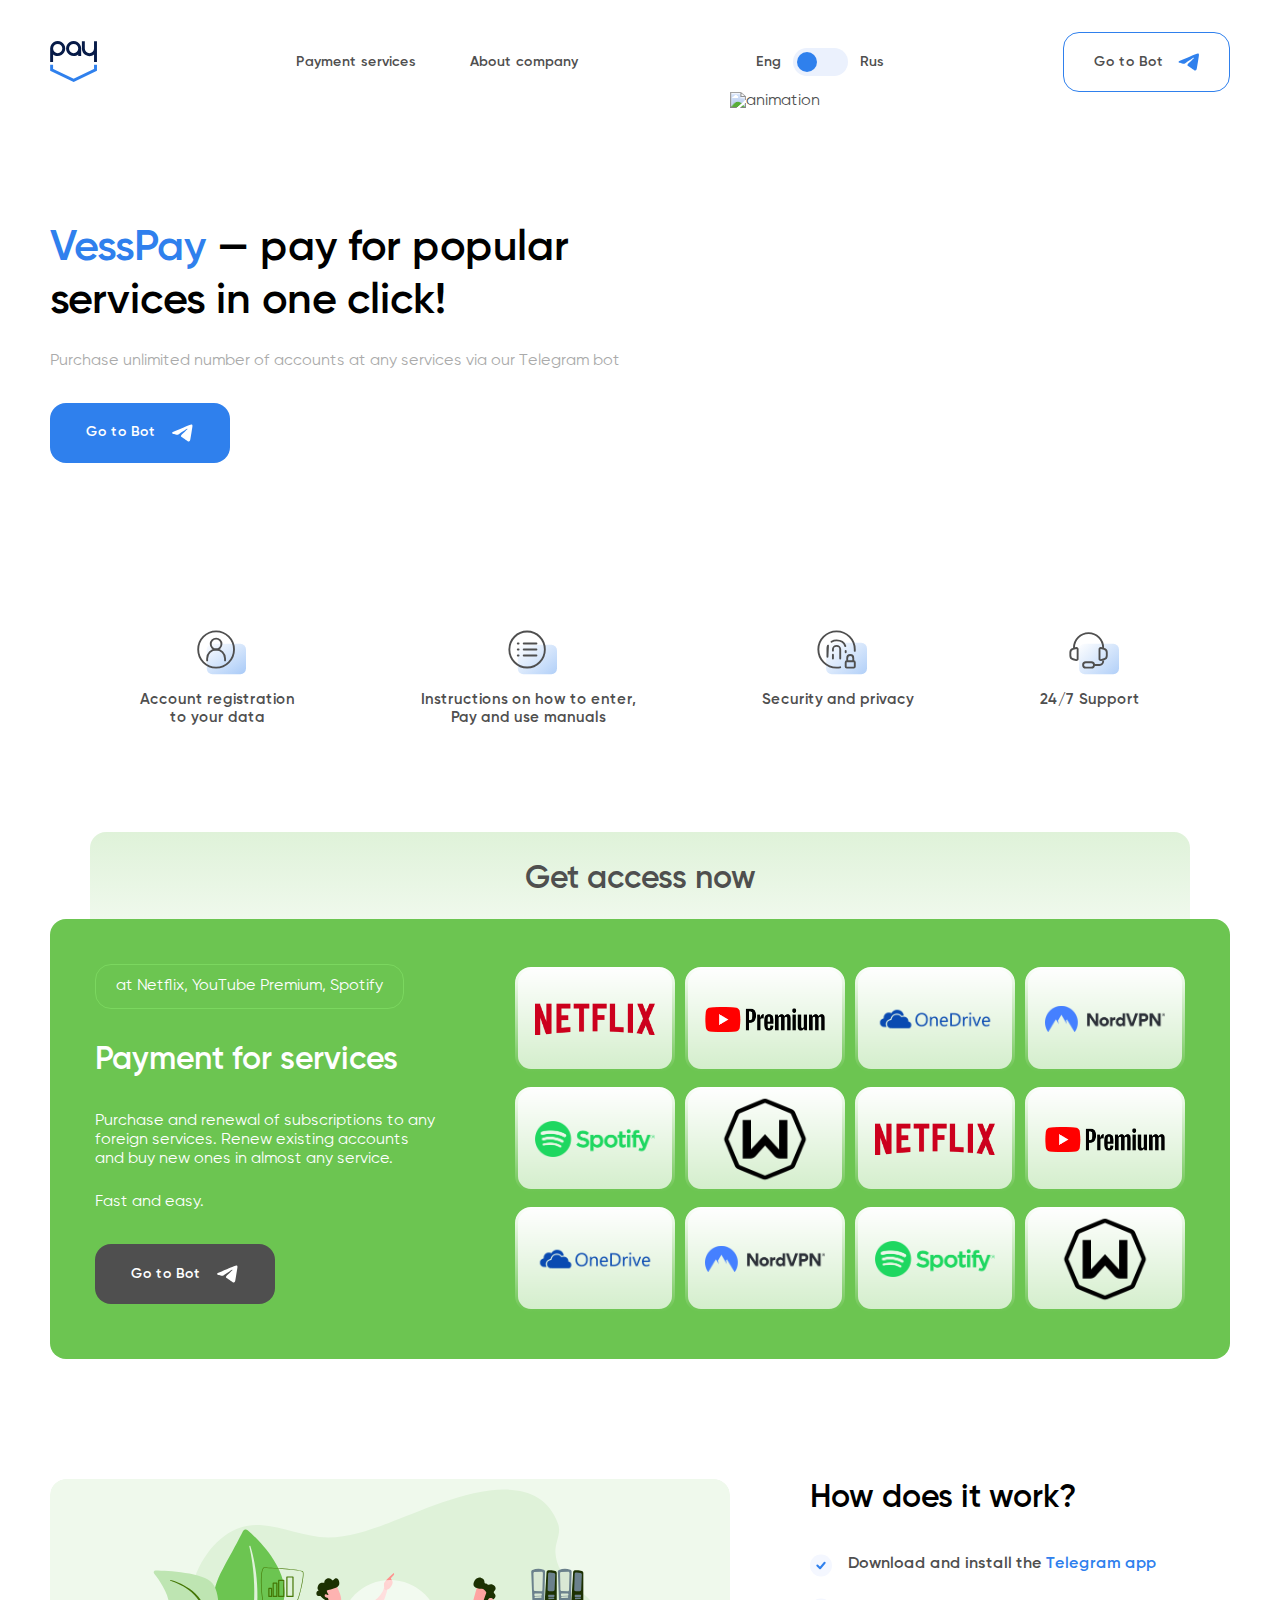
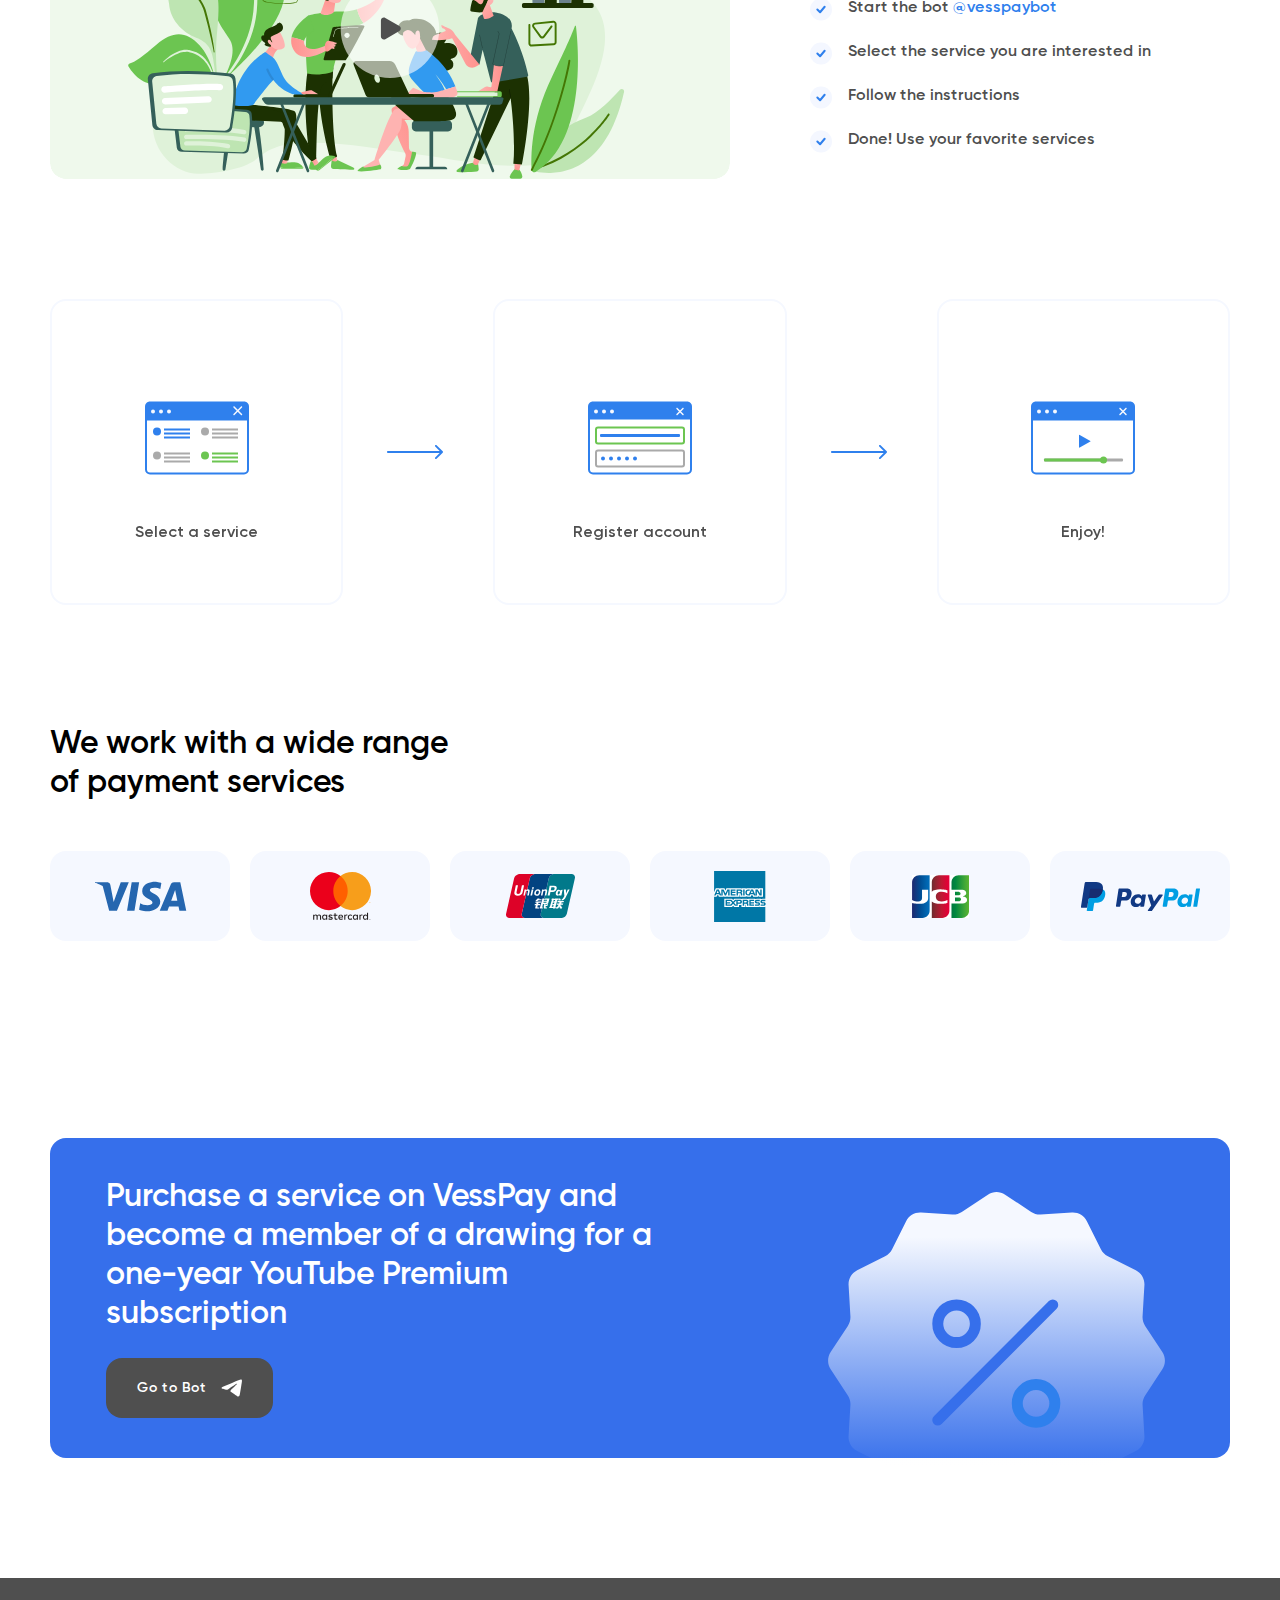
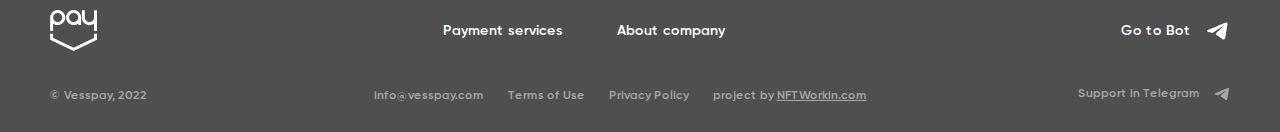
==== commit fa07b552: "fix img" ====
--- a/index.html
+++ b/index.html
@@ -295,18 +295,22 @@
                 </div>
                 
                 <div class="card ">
-                    <img src="./assets/img/service1.png" alt="images">
+                    <img src="./assets/img/service3.png" alt="images">
                 </div>
                 
                 <div class="card ">
-                    <img src="./assets/img/service2.png" alt="images">
+                    <img src="./assets/img/service4.png" alt="images">
                 </div>
                 
                 <div class="card ">
-                    <img src="./assets/img/service2.png" alt="images">
+                    <img src="./assets/img/service5.png" alt="images">
                 </div>
                 
                 <div class="card ">
+                    <img src="./assets/img/service6.png" alt="images">
+                </div>
+                
+                <div class="card hidden">
                     <img src="./assets/img/service1.png" alt="images">
                 </div>
                 
@@ -315,23 +319,19 @@
                 </div>
                 
                 <div class="card hidden">
-                    <img src="./assets/img/service1.png" alt="images">
+                    <img src="./assets/img/service3.png" alt="images">
                 </div>
                 
                 <div class="card hidden">
-                    <img src="./assets/img/service2.png" alt="images">
+                    <img src="./assets/img/service4.png" alt="images">
                 </div>
                 
                 <div class="card hidden">
-                    <img src="./assets/img/service1.png" alt="images">
+                    <img src="./assets/img/service5.png" alt="images">
                 </div>
                 
                 <div class="card hidden">
-                    <img src="./assets/img/service1.png" alt="images">
-                </div>
-                
-                <div class="card hidden">
-                    <img src="./assets/img/service2.png" alt="images">
+                    <img src="./assets/img/service6.png" alt="images">
                 </div>
                 
             </div>
@@ -471,6 +471,42 @@
 </section>
 
 
+<section class=" payment-icons-section section">
+    <div class="container ">
+
+        <h2 class="payment-icons-section__title">We work with a wide range <br> of payment services</h2>
+
+        <div class="payment-icons-section__content">
+            
+            <div class="card ">
+                <img src="./assets/img/payment1.svg" alt="icon">
+            </div>
+            
+            <div class="card ">
+                <img src="./assets/img/payment2.svg" alt="icon">
+            </div>
+            
+            <div class="card ">
+                <img src="./assets/img/payment3.svg" alt="icon">
+            </div>
+            
+            <div class="card ">
+                <img src="./assets/img/payment4.svg" alt="icon">
+            </div>
+            
+            <div class="card ">
+                <img src="./assets/img/payment5.svg" alt="icon">
+            </div>
+            
+            <div class="card ">
+                <img src="./assets/img/payment6.svg" alt="icon">
+            </div>
+            
+        </div>
+    </div>
+
+</section>
+
 
 <section class=" banner-with-icon-section section">
     <div class="container ">
@@ -589,7 +625,7 @@
     <div class="content">
         <div class="top">
             <div class="close">
-                <img src="./assets/img/close.svg" alt="">
+                <img src="./assets/img/close.png" alt="">
             </div>
         </div>
         <div class="wrapper-text">
@@ -720,7 +756,7 @@
     <div class="content">
         <div class="top">
             <div class="close">
-                <img src="./assets/img/close.svg" alt="">
+                <img src="./assets/img/close.png" alt="">
             </div>
         </div>
         <div class="wrapper-text">
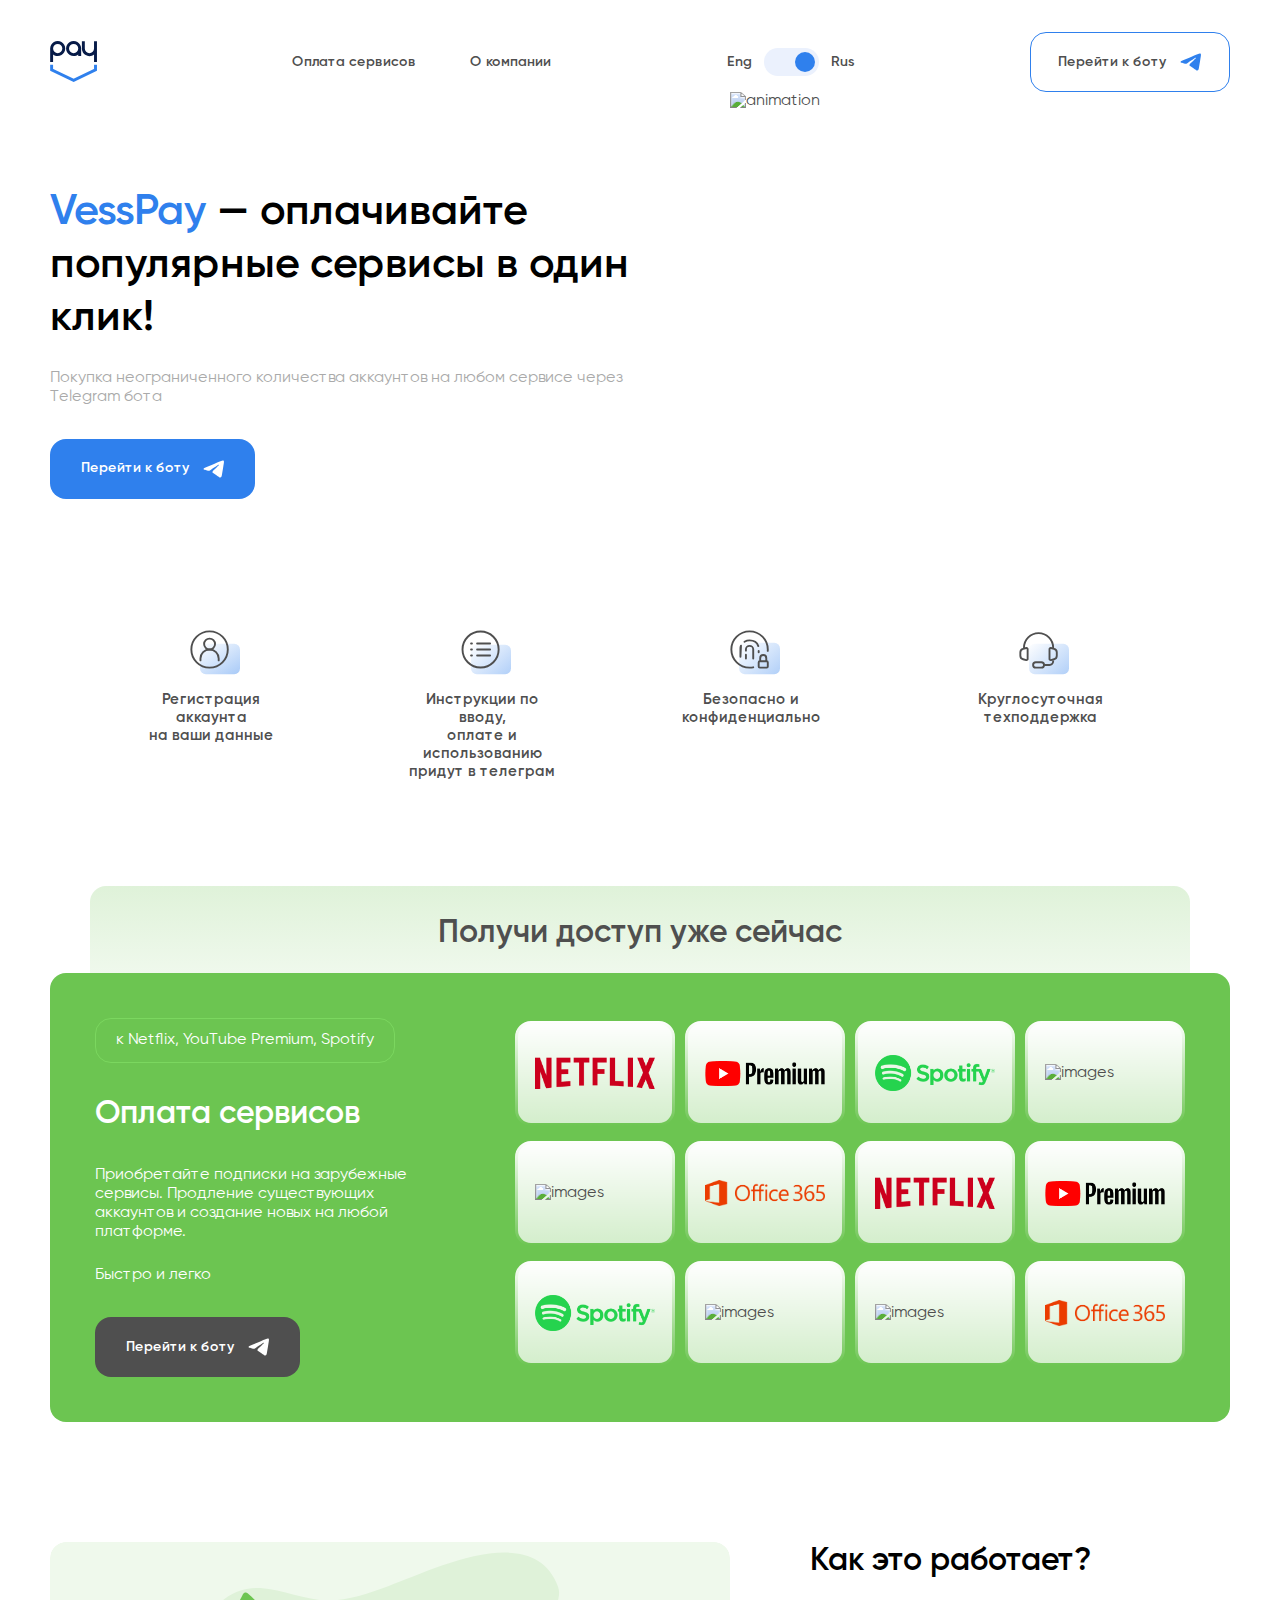
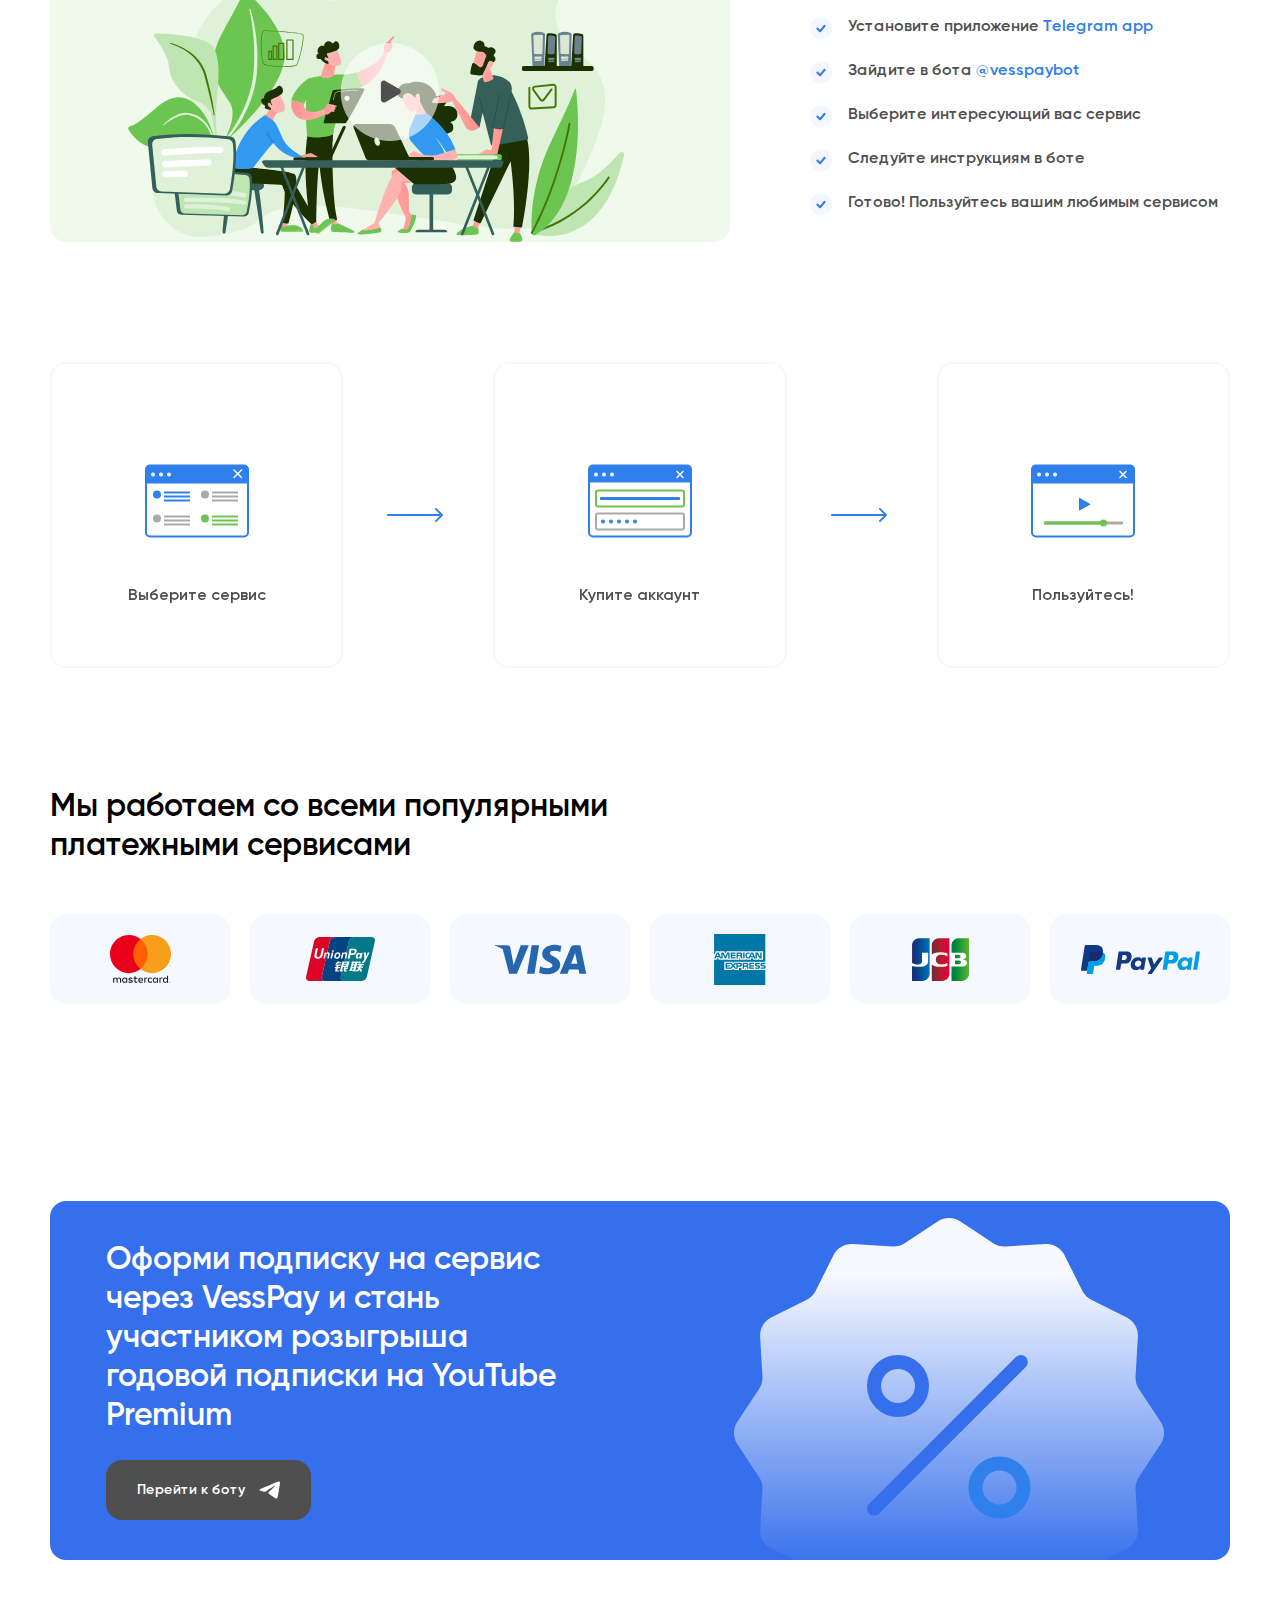
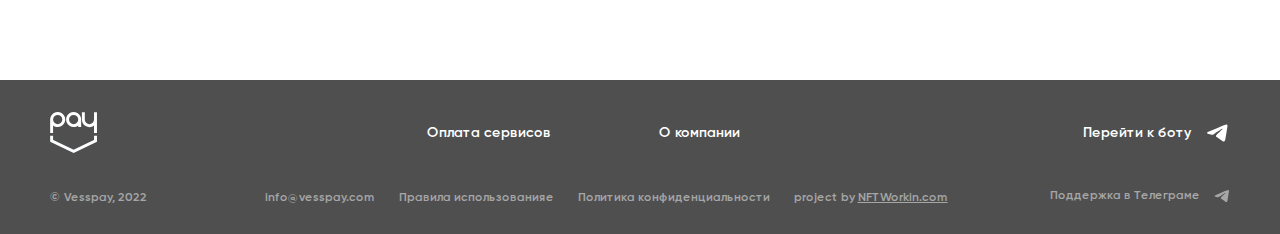
==== commit 65efde14: "change start page" ====
--- a/index.html
+++ b/index.html
@@ -83,13 +83,13 @@
                 
 
                 
-                <li class="header__menu-item "><a href="./payment-services">Payment services</a>
+                <li class="header__menu-item "><a href="./payment-services">Оплата сервисов</a>
                 </li>
                 
                 
 
                 
-                <li class="header__menu-item "><a href="./about">About company</a>
+                <li class="header__menu-item "><a href="./about">О компании</a>
                 </li>
                 
                 
@@ -97,8 +97,8 @@
 
             </ul>
         </div>
-        <div class="switch desctop " data-href='./ru'>
-    <span class="left">Eng</span><input type="checkbox" id="desctop" />
+        <div class="switch desctop" data-href='./en'>
+    <span class="left">Eng</span><input type="checkbox" id="desctop" checked />
     <label for="desctop"></label>
     <span class="right">Rus</span>
 </div>
@@ -107,7 +107,7 @@
 
 <a class="btn btn_outline" href="https://t.me/vesspay_bot" target="_blank">
 
-    <span>Go to Bot</span> <svg width="21" height="18" viewBox="0 0 21 18" fill="none" xmlns="http://www.w3.org/2000/svg">
+    <span>Перейти к боту</span> <svg width="21" height="18" viewBox="0 0 21 18" fill="none" xmlns="http://www.w3.org/2000/svg">
             <path
                 d="M1.91512 7.80784C8.19912 5.04334 16.3311 1.67284 17.4536 1.20634C20.3981 -0.0146596 21.3016 0.21934 20.8511 2.92334C20.5276 4.86684 19.5941 11.3013 18.8501 15.3063C18.4086 17.6813 17.4181 17.9628 15.8606 16.9353C15.1116 16.4408 11.3311 13.9408 10.5106 13.3538C9.76162 12.8188 8.72862 12.1753 10.0241 10.9078C10.4851 10.4563 13.5071 7.57084 15.8616 5.32484C16.1701 5.02984 15.7826 4.54534 15.4266 4.78184C12.2531 6.88634 7.85312 9.80734 7.29312 10.1878C6.44712 10.7623 5.63462 11.0258 4.17612 10.6068C3.07412 10.2903 1.99762 9.91284 1.57862 9.76884C-0.0348845 9.21484 0.348115 8.49734 1.91512 7.80784Z" />
         </svg>
@@ -127,8 +127,8 @@
         <a class="header__logo" href="./">
             <img src="./assets/img/logo.svg" alt="logo">
         </a>
-        <div class="switch mobile " data-href='./ru'>
-    <span class="left">Eng</span><input type="checkbox" id="mobile" />
+        <div class="switch mobile" data-href='./en'>
+    <span class="left">Eng</span><input type="checkbox" id="mobile" checked />
     <label for="mobile"></label>
     <span class="right">Rus</span>
 </div>
@@ -171,16 +171,18 @@
     <div class="nav nav-mobile">
         <ul class="nav-mobile__list">
             
-            <li class="nav-mobile__list-item"><a href="./payment-services">Payment  services</a></li>
-            
-            <li class="nav-mobile__list-item"><a href="./about">About company</a></li>
+            <li class="nav-mobile__list-item"><a href="./payment-services">Оплата сервисов</a></li>
+            
+            <li class="nav-mobile__list-item"><a href=""></a></li>
+            
+            <li class="nav-mobile__list-item"><a href="./about">О компании</a></li>
             
         </ul>
         
 
 <a class="btn btn_outline" href="https://t.me/vesspay_bot" target="_blank">
 
-    <span>Go to Bot</span> <svg width="21" height="18" viewBox="0 0 21 18" fill="none" xmlns="http://www.w3.org/2000/svg">
+    <span>Перейти к боту</span> <svg width="21" height="18" viewBox="0 0 21 18" fill="none" xmlns="http://www.w3.org/2000/svg">
             <path
                 d="M1.91512 7.80784C8.19912 5.04334 16.3311 1.67284 17.4536 1.20634C20.3981 -0.0146596 21.3016 0.21934 20.8511 2.92334C20.5276 4.86684 19.5941 11.3013 18.8501 15.3063C18.4086 17.6813 17.4181 17.9628 15.8606 16.9353C15.1116 16.4408 11.3311 13.9408 10.5106 13.3538C9.76162 12.8188 8.72862 12.1753 10.0241 10.9078C10.4851 10.4563 13.5071 7.57084 15.8616 5.32484C16.1701 5.02984 15.7826 4.54534 15.4266 4.78184C12.2531 6.88634 7.85312 9.80734 7.29312 10.1878C6.44712 10.7623 5.63462 11.0258 4.17612 10.6068C3.07412 10.2903 1.99762 9.91284 1.57862 9.76884C-0.0348845 9.21484 0.348115 8.49734 1.91512 7.80784Z" />
         </svg>
@@ -202,18 +204,18 @@
     <div class="container ">
         <div class="main-top-section__content main-top-section__content-top">
             <div class="main-top-section__left">
-                <div class="switch tablet " data-href='./ru'>
-    <span class="left">Eng</span><input type="checkbox" id="tablet" />
+                <div class="switch tablet" data-href='./en'>
+    <span class="left">Eng</span><input type="checkbox" id="tablet" checked />
     <label for="tablet"></label>
     <span class="right">Rus</span>
 </div>
-                <h1><span>VessPay</span> — pay for popular services in one click!</h1>
-                <p>Purchase unlimited number of accounts at any services via our Telegram bot</p>
+                <h1><span>VessPay</span> — оплачивайте популярные сервисы в один клик!</h1>
+                <p>Покупка неограниченного количества аккаунтов на любом сервисе через Telegram бота</p>
                 
 
 <a class="btn btn_blue" href="https://t.me/vesspay_bot" target="_blank">
 
-    <span>Go to Bot</span>  <svg width="21" height="18" viewBox="0 0 21 18" fill="none" xmlns="http://www.w3.org/2000/svg">
+    <span>Перейти к боту</span>  <svg width="21" height="18" viewBox="0 0 21 18" fill="none" xmlns="http://www.w3.org/2000/svg">
         <path
             d="M1.91512 7.80784C8.19912 5.04334 16.3311 1.67284 17.4536 1.20634C20.3981 -0.0146596 21.3016 0.21934 20.8511 2.92334C20.5276 4.86684 19.5941 11.3013 18.8501 15.3063C18.4086 17.6813 17.4181 17.9628 15.8606 16.9353C15.1116 16.4408 11.3311 13.9408 10.5106 13.3538C9.76162 12.8188 8.72862 12.1753 10.0241 10.9078C10.4851 10.4563 13.5071 7.57084 15.8616 5.32484C16.1701 5.02984 15.7826 4.54534 15.4266 4.78184C12.2531 6.88634 7.85312 9.80734 7.29312 10.1878C6.44712 10.7623 5.63462 11.0258 4.17612 10.6068C3.07412 10.2903 1.99762 9.91284 1.57862 9.76884C-0.0348845 9.21484 0.348115 8.49734 1.91512 7.80784Z" />
     </svg>
@@ -224,31 +226,33 @@
 
             </div>
             <div class="main-top-section__right">
-                <img src="./assets/img/animation.gif" alt="animation">
+                <img src="./../assets/img/animation.gif" alt="animation">
             </div>
         </div>
         <div class="main-top-section__content main-top-section__content-bottom">
             
             <div class="card-text-with-icon card">
     <img src="./assets/img/1.svg" alt="icon">
-    <p>Account registration<br>
-        to your data</p>
+    <p>Регистрация аккаунта<br>
+        на ваши данные</p>
 </div>
             
             <div class="card-text-with-icon card">
     <img src="./assets/img/2.svg" alt="icon">
-    <p>Instructions on how to enter,<br>
-        Pay and use manuals</p>
+    <p>Инструкции по вводу,<br>
+        оплате и использованию<br>
+        придут в телеграм</p>
 </div>
             
             <div class="card-text-with-icon card">
     <img src="./assets/img/3.svg" alt="icon">
-    <p>Security and privacy</p>
+    <p>Безопасно и<br>
+        конфиденциально</p>
 </div>
             
             <div class="card-text-with-icon card">
     <img src=" ./assets/img/4.svg" alt="icon">
-    <p>24/7 Support</p>
+    <p>Круглосуточная техподдержка  </p>
 </div>
             
         </div>
@@ -259,22 +263,22 @@
 <section class=" payment-service-section ">
     <div class="container ">
         <div class="payment-service-section__top">
-            <div class="payment-service-section__top-title">Get access now</div>
+            <div class="payment-service-section__top-title">Получи доступ уже сейчас</div>
         </div>
         <div class="payment-service-section__content">
             <div class="payment-service-section__left">
                 <div class="payment-service-section__subtitle">
-                    at Netflix, YouTube Premium, Spotify
-                </div>
-                <h2>Payment for services</h2>
-                <p class="payment-service-section__text">Purchase and renewal of subscriptions to any foreign services. Renew existing accounts and buy new ones in almost any service.</p>
-                <p class="payment-service-section__subtext">  Fast and easy.</p>
+                    к Netflix, YouTube Premium, Spotify
+                </div>
+                <h2>Оплата сервисов</h2>
+                <p class="payment-service-section__text">Приобретайте подписки на зарубежные сервисы. Продление существующих аккаунтов и создание новых на любой платформе.</p>
+                <p class="payment-service-section__subtext">Быстро и легко</p>
                 
                 
 
 <a class="btn btn_black" href="https://t.me/vesspay_bot" target="_blank">
 
-    <span>Go to Bot</span>  <svg width="21" height="18" viewBox="0 0 21 18" fill="none" xmlns="http://www.w3.org/2000/svg">
+    <span>Перейти к боту</span>  <svg width="21" height="18" viewBox="0 0 21 18" fill="none" xmlns="http://www.w3.org/2000/svg">
         <path
             d="M1.91512 7.80784C8.19912 5.04334 16.3311 1.67284 17.4536 1.20634C20.3981 -0.0146596 21.3016 0.21934 20.8511 2.92334C20.5276 4.86684 19.5941 11.3013 18.8501 15.3063C18.4086 17.6813 17.4181 17.9628 15.8606 16.9353C15.1116 16.4408 11.3311 13.9408 10.5106 13.3538C9.76162 12.8188 8.72862 12.1753 10.0241 10.9078C10.4851 10.4563 13.5071 7.57084 15.8616 5.32484C16.1701 5.02984 15.7826 4.54534 15.4266 4.78184C12.2531 6.88634 7.85312 9.80734 7.29312 10.1878C6.44712 10.7623 5.63462 11.0258 4.17612 10.6068C3.07412 10.2903 1.99762 9.91284 1.57862 9.76884C-0.0348845 9.21484 0.348115 8.49734 1.91512 7.80784Z" />
     </svg>
@@ -287,51 +291,51 @@
             <div class="payment-service-section__right">
                 
                 <div class="card ">
-                    <img src="./assets/img/service1.png" alt="images">
+                    <img src=" ./assets/img/service1.png" alt="images">
                 </div>
                 
                 <div class="card ">
-                    <img src="./assets/img/service2.png" alt="images">
+                    <img src=" ./assets/img/service2.png" alt="images">
                 </div>
                 
                 <div class="card ">
-                    <img src="./assets/img/service3.png" alt="images">
+                    <img src=" ./assets/img/service3.png" alt="images">
                 </div>
                 
                 <div class="card ">
-                    <img src="./assets/img/service4.png" alt="images">
+                    <img src=" ./assets/img/service4.png" alt="images">
                 </div>
                 
                 <div class="card ">
-                    <img src="./assets/img/service5.png" alt="images">
+                    <img src=" ./assets/img/service5.png" alt="images">
                 </div>
                 
                 <div class="card ">
-                    <img src="./assets/img/service6.png" alt="images">
+                    <img src=" ./assets/img/service-office.png" alt="images">
                 </div>
                 
                 <div class="card hidden">
-                    <img src="./assets/img/service1.png" alt="images">
+                    <img src=" ./assets/img/service1.png" alt="images">
                 </div>
                 
                 <div class="card hidden">
-                    <img src="./assets/img/service2.png" alt="images">
+                    <img src=" ./assets/img/service2.png" alt="images">
                 </div>
                 
                 <div class="card hidden">
-                    <img src="./assets/img/service3.png" alt="images">
+                    <img src=" ./assets/img/service3.png" alt="images">
                 </div>
                 
                 <div class="card hidden">
-                    <img src="./assets/img/service4.png" alt="images">
+                    <img src=" ./assets/img/service4.png" alt="images">
                 </div>
                 
                 <div class="card hidden">
-                    <img src="./assets/img/service5.png" alt="images">
+                    <img src=" ./assets/img/service5.png" alt="images">
                 </div>
                 
                 <div class="card hidden">
-                    <img src="./assets/img/service6.png" alt="images">
+                    <img src=" ./assets/img/service-office.png" alt="images">
                 </div>
                 
             </div>
@@ -358,47 +362,47 @@
 </div>
             </div>
             <div class="video-with-list-section__right">
-                <h2 class="title">How does it work?</h2>
+                <h2 class="title">Как это работает?</h2>
                 <ul class="video-with-list-section__list">
                     
 
                     <li class="video-with-list-section__list-item">
                         <span>
-                            <img src="./assets/img/list-icon.svg" alt="list-icon">
+                            <img src="./../assets/img/list-icon.svg" alt="list-icon">
                         </span>
-                        Download and install the <a href = "https://telegram.org">Telegram app</a>
+                        Установите приложение  <a href = "https://telegram.org">Telegram app</a>
                     </li>
                     
 
                     <li class="video-with-list-section__list-item">
                         <span>
-                            <img src="./assets/img/list-icon.svg" alt="list-icon">
+                            <img src="./../assets/img/list-icon.svg" alt="list-icon">
                         </span>
-                        Start the bot <a href = "https://t.me/vesspay_bot"> @vesspaybot</a>
+                        Зайдите в бота <a href = "https://t.me/vesspay_bot"> @vesspaybot</a>
                     </li>
                     
 
                     <li class="video-with-list-section__list-item">
                         <span>
-                            <img src="./assets/img/list-icon.svg" alt="list-icon">
+                            <img src="./../assets/img/list-icon.svg" alt="list-icon">
                         </span>
-                        Select the service you are interested in
+                        Выберите интересующий вас сервис
                     </li>
                     
 
                     <li class="video-with-list-section__list-item">
                         <span>
-                            <img src="./assets/img/list-icon.svg" alt="list-icon">
+                            <img src="./../assets/img/list-icon.svg" alt="list-icon">
                         </span>
-                        Follow the instructions
+                        Следуйте инструкциям в боте
                     </li>
                     
 
                     <li class="video-with-list-section__list-item">
                         <span>
-                            <img src="./assets/img/list-icon.svg" alt="list-icon">
+                            <img src="./../assets/img/list-icon.svg" alt="list-icon">
                         </span>
-                        Done! Use your favorite services
+                        Готово! Пользуйтесь вашим любимым сервисом
                     </li>
                     
                 </ul>
@@ -420,12 +424,12 @@
 
                         <img class="steps-section-slide__image" src="./assets/img/step1.svg" alt="">
 
-                        <p>Select a service</p>
+                        <p>Выберите сервис</p>
 
                     </div>
                     
                     <span class="swiper-arrow">
-                        <img src="./assets/img/arrow-blue.svg" alt="">
+                        <img src="../assets/img/arrow-blue.svg" alt="">
                     </span>
                     
                 </div>
@@ -437,12 +441,12 @@
 
                         <img class="steps-section-slide__image" src="./assets/img/step2.svg" alt="">
 
-                        <p>Register account</p>
+                        <p>Купите аккаунт</p>
 
                     </div>
                     
                     <span class="swiper-arrow">
-                        <img src="./assets/img/arrow-blue.svg" alt="">
+                        <img src="../assets/img/arrow-blue.svg" alt="">
                     </span>
                     
                 </div>
@@ -454,7 +458,7 @@
 
                         <img class="steps-section-slide__image" src="./assets/img/step3.svg" alt="">
 
-                        <p>Enjoy!</p>
+                        <p>Пользуйтесь!</p>
 
                     </div>
                     
@@ -474,20 +478,20 @@
 <section class=" payment-icons-section section">
     <div class="container ">
 
-        <h2 class="payment-icons-section__title">We work with a wide range <br> of payment services</h2>
+        <h2 class="payment-icons-section__title">Мы работаем со всеми популярными <br> платежными сервисами</h2>
 
         <div class="payment-icons-section__content">
+            
+            <div class="card ">
+                <img src="./assets/img/payment2.svg" alt="icon">
+            </div>
+            
+            <div class="card ">
+                <img src="./assets/img/payment3.svg" alt="icon">
+            </div>
             
             <div class="card ">
                 <img src="./assets/img/payment1.svg" alt="icon">
-            </div>
-            
-            <div class="card ">
-                <img src="./assets/img/payment2.svg" alt="icon">
-            </div>
-            
-            <div class="card ">
-                <img src="./assets/img/payment3.svg" alt="icon">
             </div>
             
             <div class="card ">
@@ -512,12 +516,12 @@
     <div class="container ">
         <div class="banner-with-icon-section__content">
             <div class="banner-with-icon-section__left">
-                <h2 class="banner-with-icon-section__title">Purchase a service on VessPay and <br> become a member of a drawing for a <br> one-year YouTube Premium subscription</h2>
+                <h2 class="banner-with-icon-section__title">Оформи подписку на сервис через VessPay и стань участником розыгрыша годовой подписки на YouTube Premium</h2>
                 
 
 <a class="btn btn_black" href="https://t.me/vesspay_bot" target="_blank">
 
-    <span>Go to Bot</span>  <svg width="21" height="18" viewBox="0 0 21 18" fill="none" xmlns="http://www.w3.org/2000/svg">
+    <span>Перейти к боту</span>  <svg width="21" height="18" viewBox="0 0 21 18" fill="none" xmlns="http://www.w3.org/2000/svg">
         <path
             d="M1.91512 7.80784C8.19912 5.04334 16.3311 1.67284 17.4536 1.20634C20.3981 -0.0146596 21.3016 0.21934 20.8511 2.92334C20.5276 4.86684 19.5941 11.3013 18.8501 15.3063C18.4086 17.6813 17.4181 17.9628 15.8606 16.9353C15.1116 16.4408 11.3311 13.9408 10.5106 13.3538C9.76162 12.8188 8.72862 12.1753 10.0241 10.9078C10.4851 10.4563 13.5071 7.57084 15.8616 5.32484C16.1701 5.02984 15.7826 4.54534 15.4266 4.78184C12.2531 6.88634 7.85312 9.80734 7.29312 10.1878C6.44712 10.7623 5.63462 11.0258 4.17612 10.6068C3.07412 10.2903 1.99762 9.91284 1.57862 9.76884C-0.0348845 9.21484 0.348115 8.49734 1.91512 7.80784Z" />
     </svg>
@@ -550,16 +554,18 @@
 
             <ul class="footer__nav">
                 
-                <li><a href="./payment-services">Payment  services</a></li>
-                
-                <li><a href="./about">About company</a></li>
+                <li><a href="./payment-services">Оплата сервисов</a></li>
+                
+                <li><a href=""></a></li>
+                
+                <li><a href="./about">О компании</a></li>
                 
             </ul>
             
 
 <a class="btn btn_white-transperent" href="https://t.me/vesspay_bot" target="_blank">
 
-    <span>Go to Bot</span> <svg width="21" height="18" viewBox="0 0 21 18" fill="none" xmlns="http://www.w3.org/2000/svg">
+    <span>Перейти к боту</span> <svg width="21" height="18" viewBox="0 0 21 18" fill="none" xmlns="http://www.w3.org/2000/svg">
             <path
                 d="M1.91512 7.80784C8.19912 5.04334 16.3311 1.67284 17.4536 1.20634C20.3981 -0.0146596 21.3016 0.21934 20.8511 2.92334C20.5276 4.86684 19.5941 11.3013 18.8501 15.3063C18.4086 17.6813 17.4181 17.9628 15.8606 16.9353C15.1116 16.4408 11.3311 13.9408 10.5106 13.3538C9.76162 12.8188 8.72862 12.1753 10.0241 10.9078C10.4851 10.4563 13.5071 7.57084 15.8616 5.32484C16.1701 5.02984 15.7826 4.54534 15.4266 4.78184C12.2531 6.88634 7.85312 9.80734 7.29312 10.1878C6.44712 10.7623 5.63462 11.0258 4.17612 10.6068C3.07412 10.2903 1.99762 9.91284 1.57862 9.76884C-0.0348845 9.21484 0.348115 8.49734 1.91512 7.80784Z" />
         </svg>
@@ -583,7 +589,7 @@
 
 
                 
-                <li data-href="modal-term" class="modal-trigger"> Terms of Use</li>
+                <li data-href="modal-term" class="modal-trigger"> Правила использованияe</li>
                 
 
                 
@@ -597,7 +603,7 @@
 
 
                 
-                <li data-href="modal-privacy" class="modal-trigger"> Privacy Policy</li>
+                <li data-href="modal-privacy" class="modal-trigger"> Политика конфиденциальности</li>
                 
 
                 
@@ -606,7 +612,7 @@
 
 <a class="btn btn_grey" href="https://t.me/VessPay_chat" target="_blank">
 
-    <span>Support in Telegram</span> <svg width="21" height="18" viewBox="0 0 21 18" fill="none" xmlns="http://www.w3.org/2000/svg">
+    <span>Поддержка в  Телеграме</span> <svg width="21" height="18" viewBox="0 0 21 18" fill="none" xmlns="http://www.w3.org/2000/svg">
             <path
                 d="M1.91512 7.80784C8.19912 5.04334 16.3311 1.67284 17.4536 1.20634C20.3981 -0.0146596 21.3016 0.21934 20.8511 2.92334C20.5276 4.86684 19.5941 11.3013 18.8501 15.3063C18.4086 17.6813 17.4181 17.9628 15.8606 16.9353C15.1116 16.4408 11.3311 13.9408 10.5106 13.3538C9.76162 12.8188 8.72862 12.1753 10.0241 10.9078C10.4851 10.4563 13.5071 7.57084 15.8616 5.32484C16.1701 5.02984 15.7826 4.54534 15.4266 4.78184C12.2531 6.88634 7.85312 9.80734 7.29312 10.1878C6.44712 10.7623 5.63462 11.0258 4.17612 10.6068C3.07412 10.2903 1.99762 9.91284 1.57862 9.76884C-0.0348845 9.21484 0.348115 8.49734 1.91512 7.80784Z" />
         </svg>
@@ -616,7 +622,7 @@
 
 
             <div class="footer__projectBy">
-                project by<a href = "http://nftworkin.com"  > NFTWorkin.com</a>
+                project by <a href="http://nftworkin.com">NFTWorkin.com</a>
             </div>
         </div>
     </div>
--- a/assets/css/style.css
+++ b/assets/css/style.css
@@ -5,4 +5,4 @@
  *
  * Copyright (c) Michał Strumpf
  * Published under MIT License
- */.ac{margin-top:10px;border:1px solid #eee;background-color:#fff;box-sizing:border-box}.ac .ac-header{margin:0;padding:0}.ac .ac-trigger{font:bold 16px Arial,sans-serif;color:#111;text-align:left;width:100%;padding:10px 30px 10px 10px;display:block;cursor:pointer;background-color:transparent;-webkit-transition:color .25s ease;transition:color .25s ease;position:relative;text-decoration:none;margin:0;border:0}.ac .ac-trigger::after{content:'+';text-align:center;width:15px;-webkit-transform:translate(0,-50%);transform:translate(0,-50%);position:absolute;right:10px;top:50%}.ac .ac-trigger:focus{color:#8a8a8a}.ac .ac-panel{overflow:hidden;-webkit-transition-property:height,visibility;transition-property:height,visibility;-webkit-transition-timing-function:ease;transition-timing-function:ease}.ac .ac-panel .ac-text{font:15px/24px Arial,sans-serif;color:#111;padding:10px;margin:0}.ac.js-enabled .ac-panel{visibility:hidden}.ac.is-active .ac-panel{visibility:visible}.ac.is-active>.ac-header .ac-trigger::after{content:'\2013'}@font-face{font-family:swiper-icons;src:url('data:application/font-woff;charset=utf-8;base64, [base64]//wADZ2x5ZgAAAywAAADMAAAD2MHtryVoZWFkAAABbAAAADAAAAA2E2+eoWhoZWEAAAGcAAAAHwAAACQC9gDzaG10eAAAAigAAAAZAAAArgJkABFsb2NhAAAC0AAAAFoAAABaFQAUGG1heHAAAAG8AAAAHwAAACAAcABAbmFtZQAAA/gAAAE5AAACXvFdBwlwb3N0AAAFNAAAAGIAAACE5s74hXjaY2BkYGAAYpf5Hu/j+W2+MnAzMYDAzaX6QjD6/4//Bxj5GA8AuRwMYGkAPywL13jaY2BkYGA88P8Agx4j+/8fQDYfA1AEBWgDAIB2BOoAeNpjYGRgYNBh4GdgYgABEMnIABJzYNADCQAACWgAsQB42mNgYfzCOIGBlYGB0YcxjYGBwR1Kf2WQZGhhYGBiYGVmgAFGBiQQkOaawtDAoMBQxXjg/wEGPcYDDA4wNUA2CCgwsAAAO4EL6gAAeNpj2M0gyAACqxgGNWBkZ2D4/wMA+xkDdgAAAHjaY2BgYGaAYBkGRgYQiAHyGMF8FgYHIM3DwMHABGQrMOgyWDLEM1T9/w8UBfEMgLzE////P/5//f/V/xv+r4eaAAeMbAxwIUYmIMHEgKYAYjUcsDAwsLKxc3BycfPw8jEQA/[base64]/uznmfPFBNODM2K7MTQ45YEAZqGP81AmGGcF3iPqOop0r1SPTaTbVkfUe4HXj97wYE+yNwWYxwWu4v1ugWHgo3S1XdZEVqWM7ET0cfnLGxWfkgR42o2PvWrDMBSFj/IHLaF0zKjRgdiVMwScNRAoWUoH78Y2icB/yIY09An6AH2Bdu/UB+yxopYshQiEvnvu0dURgDt8QeC8PDw7Fpji3fEA4z/PEJ6YOB5hKh4dj3EvXhxPqH/SKUY3rJ7srZ4FZnh1PMAtPhwP6fl2PMJMPDgeQ4rY8YT6Gzao0eAEA409DuggmTnFnOcSCiEiLMgxCiTI6Cq5DZUd3Qmp10vO0LaLTd2cjN4fOumlc7lUYbSQcZFkutRG7g6JKZKy0RmdLY680CDnEJ+UMkpFFe1RN7nxdVpXrC4aTtnaurOnYercZg2YVmLN/d/gczfEimrE/fs/bOuq29Zmn8tloORaXgZgGa78yO9/cnXm2BpaGvq25Dv9S4E9+5SIc9PqupJKhYFSSl47+Qcr1mYNAAAAeNptw0cKwkAAAMDZJA8Q7OUJvkLsPfZ6zFVERPy8qHh2YER+3i/BP83vIBLLySsoKimrqKqpa2hp6+jq6RsYGhmbmJqZSy0sraxtbO3sHRydnEMU4uR6yx7JJXveP7WrDycAAAAAAAH//wACeNpjYGRgYOABYhkgZgJCZgZNBkYGLQZtIJsFLMYAAAw3ALgAeNolizEKgDAQBCchRbC2sFER0YD6qVQiBCv/H9ezGI6Z5XBAw8CBK/m5iQQVauVbXLnOrMZv2oLdKFa8Pjuru2hJzGabmOSLzNMzvutpB3N42mNgZGBg4GKQYzBhYMxJLMlj4GBgAYow/P/PAJJhLM6sSoWKfWCAAwDAjgbRAAB42mNgYGBkAIIbCZo5IPrmUn0hGA0AO8EFTQAA');font-weight:400;font-style:normal}:root{--swiper-theme-color:#007aff}.swiper{margin-left:auto;margin-right:auto;position:relative;overflow:hidden;list-style:none;padding:0;z-index:1}.swiper-vertical>.swiper-wrapper{flex-direction:column}.swiper-wrapper{position:relative;width:100%;height:100%;z-index:1;display:flex;transition-property:transform;box-sizing:content-box}.swiper-android .swiper-slide,.swiper-wrapper{transform:translate3d(0,0,0)}.swiper-pointer-events{touch-action:pan-y}.swiper-pointer-events.swiper-vertical{touch-action:pan-x}.swiper-slide{flex-shrink:0;width:100%;height:100%;position:relative;transition-property:transform}.swiper-slide-invisible-blank{visibility:hidden}.swiper-autoheight,.swiper-autoheight .swiper-slide{height:auto}.swiper-autoheight .swiper-wrapper{align-items:flex-start;transition-property:transform,height}.swiper-backface-hidden .swiper-slide{transform:translateZ(0);-webkit-backface-visibility:hidden;backface-visibility:hidden}.swiper-3d,.swiper-3d.swiper-css-mode .swiper-wrapper{perspective:1200px}.swiper-3d .swiper-cube-shadow,.swiper-3d .swiper-slide,.swiper-3d .swiper-slide-shadow,.swiper-3d .swiper-slide-shadow-bottom,.swiper-3d .swiper-slide-shadow-left,.swiper-3d .swiper-slide-shadow-right,.swiper-3d .swiper-slide-shadow-top,.swiper-3d .swiper-wrapper{transform-style:preserve-3d}.swiper-3d .swiper-slide-shadow,.swiper-3d .swiper-slide-shadow-bottom,.swiper-3d .swiper-slide-shadow-left,.swiper-3d .swiper-slide-shadow-right,.swiper-3d .swiper-slide-shadow-top{position:absolute;left:0;top:0;width:100%;height:100%;pointer-events:none;z-index:10}.swiper-3d .swiper-slide-shadow{background:rgba(0,0,0,.15)}.swiper-3d .swiper-slide-shadow-left{background-image:linear-gradient(to left,rgba(0,0,0,.5),rgba(0,0,0,0))}.swiper-3d .swiper-slide-shadow-right{background-image:linear-gradient(to right,rgba(0,0,0,.5),rgba(0,0,0,0))}.swiper-3d .swiper-slide-shadow-top{background-image:linear-gradient(to top,rgba(0,0,0,.5),rgba(0,0,0,0))}.swiper-3d .swiper-slide-shadow-bottom{background-image:linear-gradient(to bottom,rgba(0,0,0,.5),rgba(0,0,0,0))}.swiper-css-mode>.swiper-wrapper{overflow:auto;scrollbar-width:none;-ms-overflow-style:none}.swiper-css-mode>.swiper-wrapper::-webkit-scrollbar{display:none}.swiper-css-mode>.swiper-wrapper>.swiper-slide{scroll-snap-align:start start}.swiper-horizontal.swiper-css-mode>.swiper-wrapper{scroll-snap-type:x mandatory}.swiper-vertical.swiper-css-mode>.swiper-wrapper{scroll-snap-type:y mandatory}.swiper-centered>.swiper-wrapper::before{content:'';flex-shrink:0;order:9999}.swiper-centered.swiper-horizontal>.swiper-wrapper>.swiper-slide:first-child{margin-inline-start:var(--swiper-centered-offset-before)}.swiper-centered.swiper-horizontal>.swiper-wrapper::before{height:100%;min-height:1px;width:var(--swiper-centered-offset-after)}.swiper-centered.swiper-vertical>.swiper-wrapper>.swiper-slide:first-child{margin-block-start:var(--swiper-centered-offset-before)}.swiper-centered.swiper-vertical>.swiper-wrapper::before{width:100%;min-width:1px;height:var(--swiper-centered-offset-after)}.swiper-centered>.swiper-wrapper>.swiper-slide{scroll-snap-align:center center}.swiper-virtual .swiper-slide{-webkit-backface-visibility:hidden;transform:translateZ(0)}.swiper-virtual.swiper-css-mode .swiper-wrapper::after{content:'';position:absolute;left:0;top:0;pointer-events:none}.swiper-virtual.swiper-css-mode.swiper-horizontal .swiper-wrapper::after{height:1px;width:var(--swiper-virtual-size)}.swiper-virtual.swiper-css-mode.swiper-vertical .swiper-wrapper::after{width:1px;height:var(--swiper-virtual-size)}:root{--swiper-navigation-size:44px}.swiper-button-next,.swiper-button-prev{position:absolute;top:50%;width:calc(var(--swiper-navigation-size)/ 44 * 27);height:var(--swiper-navigation-size);margin-top:calc(0px - (var(--swiper-navigation-size)/ 2));z-index:10;cursor:pointer;display:flex;align-items:center;justify-content:center;color:var(--swiper-navigation-color,var(--swiper-theme-color))}.swiper-button-next.swiper-button-disabled,.swiper-button-prev.swiper-button-disabled{opacity:.35;cursor:auto;pointer-events:none}.swiper-button-next:after,.swiper-button-prev:after{font-family:swiper-icons;font-size:var(--swiper-navigation-size);text-transform:none!important;letter-spacing:0;text-transform:none;font-variant:initial;line-height:1}.swiper-button-prev,.swiper-rtl .swiper-button-next{left:10px;right:auto}.swiper-button-prev:after,.swiper-rtl .swiper-button-next:after{content:'prev'}.swiper-button-next,.swiper-rtl .swiper-button-prev{right:10px;left:auto}.swiper-button-next:after,.swiper-rtl .swiper-button-prev:after{content:'next'}.swiper-button-lock{display:none}.swiper-pagination{position:absolute;text-align:center;transition:.3s opacity;transform:translate3d(0,0,0);z-index:10}.swiper-pagination.swiper-pagination-hidden{opacity:0}.swiper-horizontal>.swiper-pagination-bullets,.swiper-pagination-bullets.swiper-pagination-horizontal,.swiper-pagination-custom,.swiper-pagination-fraction{bottom:10px;left:0;width:100%}.swiper-pagination-bullets-dynamic{overflow:hidden;font-size:0}.swiper-pagination-bullets-dynamic .swiper-pagination-bullet{transform:scale(.33);position:relative}.swiper-pagination-bullets-dynamic .swiper-pagination-bullet-active{transform:scale(1)}.swiper-pagination-bullets-dynamic .swiper-pagination-bullet-active-main{transform:scale(1)}.swiper-pagination-bullets-dynamic .swiper-pagination-bullet-active-prev{transform:scale(.66)}.swiper-pagination-bullets-dynamic .swiper-pagination-bullet-active-prev-prev{transform:scale(.33)}.swiper-pagination-bullets-dynamic .swiper-pagination-bullet-active-next{transform:scale(.66)}.swiper-pagination-bullets-dynamic .swiper-pagination-bullet-active-next-next{transform:scale(.33)}.swiper-pagination-bullet{width:var(--swiper-pagination-bullet-width,var(--swiper-pagination-bullet-size,8px));height:var(--swiper-pagination-bullet-height,var(--swiper-pagination-bullet-size,8px));display:inline-block;border-radius:50%;background:var(--swiper-pagination-bullet-inactive-color,#000);opacity:var(--swiper-pagination-bullet-inactive-opacity,.2)}button.swiper-pagination-bullet{border:none;margin:0;padding:0;box-shadow:none;-webkit-appearance:none;appearance:none}.swiper-pagination-clickable .swiper-pagination-bullet{cursor:pointer}.swiper-pagination-bullet:only-child{display:none!important}.swiper-pagination-bullet-active{opacity:var(--swiper-pagination-bullet-opacity,1);background:var(--swiper-pagination-color,var(--swiper-theme-color))}.swiper-pagination-vertical.swiper-pagination-bullets,.swiper-vertical>.swiper-pagination-bullets{right:10px;top:50%;transform:translate3d(0,-50%,0)}.swiper-pagination-vertical.swiper-pagination-bullets .swiper-pagination-bullet,.swiper-vertical>.swiper-pagination-bullets .swiper-pagination-bullet{margin:var(--swiper-pagination-bullet-vertical-gap,6px) 0;display:block}.swiper-pagination-vertical.swiper-pagination-bullets.swiper-pagination-bullets-dynamic,.swiper-vertical>.swiper-pagination-bullets.swiper-pagination-bullets-dynamic{top:50%;transform:translateY(-50%);width:8px}.swiper-pagination-vertical.swiper-pagination-bullets.swiper-pagination-bullets-dynamic .swiper-pagination-bullet,.swiper-vertical>.swiper-pagination-bullets.swiper-pagination-bullets-dynamic .swiper-pagination-bullet{display:inline-block;transition:.2s transform,.2s top}.swiper-horizontal>.swiper-pagination-bullets .swiper-pagination-bullet,.swiper-pagination-horizontal.swiper-pagination-bullets .swiper-pagination-bullet{margin:0 var(--swiper-pagination-bullet-horizontal-gap,4px)}.swiper-horizontal>.swiper-pagination-bullets.swiper-pagination-bullets-dynamic,.swiper-pagination-horizontal.swiper-pagination-bullets.swiper-pagination-bullets-dynamic{left:50%;transform:translateX(-50%);white-space:nowrap}.swiper-horizontal>.swiper-pagination-bullets.swiper-pagination-bullets-dynamic .swiper-pagination-bullet,.swiper-pagination-horizontal.swiper-pagination-bullets.swiper-pagination-bullets-dynamic .swiper-pagination-bullet{transition:.2s transform,.2s left}.swiper-horizontal.swiper-rtl>.swiper-pagination-bullets-dynamic .swiper-pagination-bullet{transition:.2s transform,.2s right}.swiper-pagination-progressbar{background:rgba(0,0,0,.25);position:absolute}.swiper-pagination-progressbar .swiper-pagination-progressbar-fill{background:var(--swiper-pagination-color,var(--swiper-theme-color));position:absolute;left:0;top:0;width:100%;height:100%;transform:scale(0);transform-origin:left top}.swiper-rtl .swiper-pagination-progressbar .swiper-pagination-progressbar-fill{transform-origin:right top}.swiper-horizontal>.swiper-pagination-progressbar,.swiper-pagination-progressbar.swiper-pagination-horizontal,.swiper-pagination-progressbar.swiper-pagination-vertical.swiper-pagination-progressbar-opposite,.swiper-vertical>.swiper-pagination-progressbar.swiper-pagination-progressbar-opposite{width:100%;height:4px;left:0;top:0}.swiper-horizontal>.swiper-pagination-progressbar.swiper-pagination-progressbar-opposite,.swiper-pagination-progressbar.swiper-pagination-horizontal.swiper-pagination-progressbar-opposite,.swiper-pagination-progressbar.swiper-pagination-vertical,.swiper-vertical>.swiper-pagination-progressbar{width:4px;height:100%;left:0;top:0}.swiper-pagination-lock{display:none}.swiper-scrollbar{border-radius:10px;position:relative;-ms-touch-action:none;background:rgba(0,0,0,.1)}.swiper-horizontal>.swiper-scrollbar{position:absolute;left:1%;bottom:3px;z-index:50;height:5px;width:98%}.swiper-vertical>.swiper-scrollbar{position:absolute;right:3px;top:1%;z-index:50;width:5px;height:98%}.swiper-scrollbar-drag{height:100%;width:100%;position:relative;background:rgba(0,0,0,.5);border-radius:10px;left:0;top:0}.swiper-scrollbar-cursor-drag{cursor:move}.swiper-scrollbar-lock{display:none}.swiper-zoom-container{width:100%;height:100%;display:flex;justify-content:center;align-items:center;text-align:center}.swiper-zoom-container>canvas,.swiper-zoom-container>img,.swiper-zoom-container>svg{max-width:100%;max-height:100%;object-fit:contain}.swiper-slide-zoomed{cursor:move}.swiper-lazy-preloader{width:42px;height:42px;position:absolute;left:50%;top:50%;margin-left:-21px;margin-top:-21px;z-index:10;transform-origin:50%;box-sizing:border-box;border:4px solid var(--swiper-preloader-color,var(--swiper-theme-color));border-radius:50%;border-top-color:transparent}.swiper-slide-visible .swiper-lazy-preloader{animation:swiper-preloader-spin 1s infinite linear}.swiper-lazy-preloader-white{--swiper-preloader-color:#fff}.swiper-lazy-preloader-black{--swiper-preloader-color:#000}@keyframes swiper-preloader-spin{0%{transform:rotate(0)}100%{transform:rotate(360deg)}}.swiper .swiper-notification{position:absolute;left:0;top:0;pointer-events:none;opacity:0;z-index:-1000}.swiper-free-mode>.swiper-wrapper{transition-timing-function:ease-out;margin:0 auto}.swiper-grid>.swiper-wrapper{flex-wrap:wrap}.swiper-grid-column>.swiper-wrapper{flex-wrap:wrap;flex-direction:column}.swiper-fade.swiper-free-mode .swiper-slide{transition-timing-function:ease-out}.swiper-fade .swiper-slide{pointer-events:none;transition-property:opacity}.swiper-fade .swiper-slide .swiper-slide{pointer-events:none}.swiper-fade .swiper-slide-active,.swiper-fade .swiper-slide-active .swiper-slide-active{pointer-events:auto}.swiper-cube{overflow:visible}.swiper-cube .swiper-slide{pointer-events:none;-webkit-backface-visibility:hidden;backface-visibility:hidden;z-index:1;visibility:hidden;transform-origin:0 0;width:100%;height:100%}.swiper-cube .swiper-slide .swiper-slide{pointer-events:none}.swiper-cube.swiper-rtl .swiper-slide{transform-origin:100% 0}.swiper-cube .swiper-slide-active,.swiper-cube .swiper-slide-active .swiper-slide-active{pointer-events:auto}.swiper-cube .swiper-slide-active,.swiper-cube .swiper-slide-next,.swiper-cube .swiper-slide-next+.swiper-slide,.swiper-cube .swiper-slide-prev{pointer-events:auto;visibility:visible}.swiper-cube .swiper-slide-shadow-bottom,.swiper-cube .swiper-slide-shadow-left,.swiper-cube .swiper-slide-shadow-right,.swiper-cube .swiper-slide-shadow-top{z-index:0;-webkit-backface-visibility:hidden;backface-visibility:hidden}.swiper-cube .swiper-cube-shadow{position:absolute;left:0;bottom:0;width:100%;height:100%;opacity:.6;z-index:0}.swiper-cube .swiper-cube-shadow:before{content:'';background:#000;position:absolute;left:0;top:0;bottom:0;right:0;filter:blur(50px)}.swiper-flip{overflow:visible}.swiper-flip .swiper-slide{pointer-events:none;-webkit-backface-visibility:hidden;backface-visibility:hidden;z-index:1}.swiper-flip .swiper-slide .swiper-slide{pointer-events:none}.swiper-flip .swiper-slide-active,.swiper-flip .swiper-slide-active .swiper-slide-active{pointer-events:auto}.swiper-flip .swiper-slide-shadow-bottom,.swiper-flip .swiper-slide-shadow-left,.swiper-flip .swiper-slide-shadow-right,.swiper-flip .swiper-slide-shadow-top{z-index:0;-webkit-backface-visibility:hidden;backface-visibility:hidden}.swiper-creative .swiper-slide{-webkit-backface-visibility:hidden;backface-visibility:hidden;overflow:hidden;transition-property:transform,opacity,height}.swiper-cards{overflow:visible}.swiper-cards .swiper-slide{transform-origin:center bottom;-webkit-backface-visibility:hidden;backface-visibility:hidden;overflow:hidden}@font-face{font-family:Gilroy;src:local("Gilroy Regular"),local("Gilroy-Regular"),url(../fonts/Gilroy-Regular.woff2) format("woff2"),url(../fonts/Gilroy-Regular.woff) format("woff");font-weight:400;font-style:normal}@font-face{font-family:Gilroy;src:local("Gilroy Extrabold Italic"),local("Gilroy-ExtraboldItalic"),url(../fonts/Gilroy-ExtraboldItalic.woff2) format("woff2"),url(../fonts/Gilroy-ExtraboldItalic.woff) format("woff");font-weight:800;font-style:italic}@font-face{font-family:Gilroy;src:local("Gilroy Bold"),local("Gilroy-Bold"),url(../fonts/Gilroy-Bold.woff2) format("woff2"),url(../fonts/Gilroy-Bold.woff) format("woff");font-weight:700;font-style:normal}@font-face{font-family:Gilroy;src:local("Gilroy Black"),local("Gilroy-Black"),url(../fonts/Gilroy-Black.woff2) format("woff2"),url(../fonts/Gilroy-Black.woff) format("woff");font-weight:900;font-style:normal}@font-face{font-family:Gilroy;src:local("Gilroy Light"),local("Gilroy-Light"),url(../fonts/Gilroy-Light.woff2) format("woff2"),url(../fonts/Gilroy-Light.woff) format("woff");font-weight:300;font-style:normal}@font-face{font-family:Gilroy;src:local("Gilroy Semibold"),local("Gilroy-Semibold"),url(../fonts/Gilroy-Semibold.woff2) format("woff2"),url(../fonts/Gilroy-Semibold.woff) format("woff");font-weight:600;font-style:normal}@font-face{font-family:Gilroy;src:local("Gilroy Medium"),local("Gilroy-Medium"),url(../fonts/Gilroy-Medium.woff2) format("woff2"),url(../fonts/Gilroy-Medium.woff) format("woff");font-weight:500;font-style:normal}@font-face{font-family:Gilroy;src:local("Gilroy Medium Italic"),local("Gilroy-MediumItalic"),url(../fonts/Gilroy-MediumItalic.woff2) format("woff2"),url(../fonts/Gilroy-MediumItalic.woff) format("woff");font-weight:500;font-style:italic}@font-face{font-family:Gilroy;src:local("Gilroy Black Italic"),local("Gilroy-BlackItalic"),url(../fonts/Gilroy-BlackItalic.woff2) format("woff2"),url(../fonts/Gilroy-BlackItalic.woff) format("woff");font-weight:900;font-style:italic}@font-face{font-family:Gilroy;src:local("Gilroy UltraLight"),local("Gilroy-UltraLight"),url(../fonts/Gilroy-UltraLight.woff2) format("woff2"),url(../fonts/Gilroy-UltraLight.woff) format("woff");font-weight:200;font-style:normal}@font-face{font-family:Gilroy;src:local("Gilroy Regular Italic"),local("Gilroy-RegularItalic"),url(../fonts/Gilroy-RegularItalic.woff2) format("woff2"),url(../fonts/Gilroy-RegularItalic.woff) format("woff");font-weight:400;font-style:italic}@font-face{font-family:Gilroy;src:local("Gilroy Semibold Italic"),local("Gilroy-SemiboldItalic"),url(../fonts/Gilroy-SemiboldItalic.woff2) format("woff2"),url(../fonts/Gilroy-SemiboldItalic.woff) format("woff");font-weight:600;font-style:italic}@font-face{font-family:Gilroy;src:local("Gilroy Heavy Italic"),local("Gilroy-HeavyItalic"),url(../fonts/Gilroy-HeavyItalic.woff2) format("woff2"),url(../fonts/Gilroy-HeavyItalic.woff) format("woff");font-weight:900;font-style:italic}@font-face{font-family:Gilroy;src:local("Gilroy Extrabold"),local("Gilroy-Extrabold"),url(../fonts/Gilroy-Extrabold.woff2) format("woff2"),url(../fonts/Gilroy-Extrabold.woff) format("woff");font-weight:800;font-style:normal}@font-face{font-family:Gilroy;src:local("Gilroy Bold Italic"),local("Gilroy-BoldItalic"),url(../fonts/Gilroy-BoldItalic.woff2) format("woff2"),url(../fonts/Gilroy-BoldItalic.woff) format("woff");font-weight:700;font-style:italic}@font-face{font-family:Gilroy;src:local("Gilroy UltraLight Italic"),local("Gilroy-UltraLightItalic"),url(../fonts/Gilroy-UltraLightItalic.woff2) format("woff2"),url(../fonts/Gilroy-UltraLightItalic.woff) format("woff");font-weight:200;font-style:italic}@font-face{font-family:Gilroy;src:local("Gilroy Light Italic"),local("Gilroy-LightItalic"),url(../fonts/Gilroy-LightItalic.woff2) format("woff2"),url(../fonts/Gilroy-LightItalic.woff) format("woff");font-weight:300;font-style:italic}@font-face{font-family:Gilroy;src:local("Gilroy Heavy"),local("Gilroy-Heavy"),url(../fonts/Gilroy-Heavy.woff2) format("woff2"),url(../fonts/Gilroy-Heavy.woff) format("woff");font-weight:900;font-style:normal}@font-face{font-family:Gilroy;src:local("Gilroy Thin"),local("Gilroy-Thin"),url(../fonts/Gilroy-Thin.woff2) format("woff2"),url(../fonts/Gilroy-Thin.woff) format("woff");font-weight:100;font-style:normal}@font-face{font-family:Gilroy;src:local("Gilroy Thin Italic"),local("Gilroy-ThinItalic"),url(../fonts/Gilroy-ThinItalic.woff2) format("woff2"),url(../fonts/Gilroy-ThinItalic.woff) format("woff");font-weight:100;font-style:italic}:root{--blue1:#2f80ed;--blue2:#ebf1fd;--blue3:#f5f8ff;--green1:#6cc551;--green2:42.88deg,#6cc551 43.57%,#dff2d9 131.54%;--green3:#7bd75f;--green4:#b2e3a4;--green5:180deg,#dff2d9 0%,#ffffff 100%;--grey1:#4f4f4f;--grey2:#808080;--grey3:#aaaaaa;--grey4:#c3c3c3;--yellow:#ebee46}.header{display:none;visibility:hidden}.header .container{display:-webkit-box;display:-ms-flexbox;display:flex;-webkit-box-pack:justify;-ms-flex-pack:justify;justify-content:space-between;-webkit-box-align:center;-ms-flex-align:center;align-items:center}.header__menu{display:none;visibility:hidden}.header__menu .submenu{position:absolute;-webkit-box-orient:vertical;-webkit-box-direction:normal;-ms-flex-direction:column;flex-direction:column;width:100%;padding-top:16px;top:36px;opacity:0;left:0;-webkit-transition:all .3s ease;-o-transition:all .3s ease;transition:all .3s ease;z-index:1;visibility:hidden}.header__menu ul{margin:0;padding:0;display:-webkit-box;display:-ms-flexbox;display:flex;list-style-type:none;width:100%;-webkit-box-pack:justify;-ms-flex-pack:justify;justify-content:space-between}.header__menu-item-submenu{display:-webkit-box;display:-ms-flexbox;display:flex;-webkit-box-align:center;-ms-flex-align:center;align-items:center}.header__menu-item-submenu svg{margin-left:4px;-webkit-transition:all .3s ease;-o-transition:all .3s ease;transition:all .3s ease}.header__menu-item-submenu:hover .submenu{opacity:1;visibility:visible}.header__menu-item-submenu:hover svg{-webkit-transform:rotateZ(180deg);-ms-transform:rotate(180deg);transform:rotateZ(180deg)}.header__menu .header__menu-item{position:relative}.header__menu .header__menu-item a{font-style:normal;font-weight:600;font-size:14px;line-height:17px;background-image:-webkit-gradient(linear,left bottom,left top,from(var(--blue1)),to(var(--blue1)));background-image:-o-linear-gradient(bottom,var(--blue1),var(--blue1));background-image:linear-gradient(0deg,var(--blue1),var(--blue1));background-repeat:no-repeat;background-position:left bottom;background-size:0 1px;-webkit-transition:background-size .4s;-o-transition:background-size .4s;transition:background-size .4s;background-size:0 2px}.header__menu .header__menu-item a:active,.header__menu .header__menu-item a:hover{background-size:17px 2px}.header__link{display:none;visibility:hidden;width:100%}.header__logo{max-width:112px;display:-webkit-box;display:-ms-flexbox;display:flex;position:relative;z-index:6;-webkit-box-align:center;-ms-flex-align:center;align-items:center}.header__logo img{width:100%}.header__menu-mob{display:block;position:relative}.header__menu-mob .burger{cursor:pointer;display:-webkit-box;display:-ms-flexbox;display:flex;position:relative;width:44px;height:22px;overflow:hidden;z-index:6}.header__menu-mob .burger__open{position:absolute;-webkit-transition:all .5s ease;-o-transition:all .5s ease;transition:all .5s ease;top:0;left:0;bottom:0;right:0;-webkit-transform:translateX(100%);-ms-transform:translateX(100%);transform:translateX(100%);opacity:0}.header__menu-mob .burger__close{position:absolute;-webkit-transition:all .5s ease;-o-transition:all .5s ease;transition:all .5s ease;top:0;left:0;bottom:0;right:0;-webkit-transform:translateX(0);-ms-transform:translateX(0);transform:translateX(0);opacity:1}.header__menu-mob .burger.active .burger__open{-webkit-transform:translateX(0);-ms-transform:translateX(0);transform:translateX(0);opacity:1}.header__menu-mob .burger.active .burger__close{-webkit-transform:translateX(-100%);-ms-transform:translateX(-100%);transform:translateX(-100%);opacity:0}.header-mobile{width:100%;z-index:100;position:-webkit-sticky;position:sticky;top:0}.header-mobile .switch{opacity:1;-webkit-transition:all .5s ease;-o-transition:all .5s ease;transition:all .5s ease}.header-mobile.active .switch{opacity:0}.header-mobile__wrapper{background-color:#fff;display:-webkit-box;display:-ms-flexbox;display:flex;width:100%;position:relative;z-index:10;-webkit-box-pack:justify;-ms-flex-pack:justify;justify-content:space-between;-webkit-box-align:center;-ms-flex-align:center;align-items:center;padding:20px 30px}.header-mobile .nav-mobile{z-index:2;padding-top:104px;position:absolute;-webkit-box-shadow:0 4px 16px -8px rgba(0,0,0,.15);box-shadow:0 4px 16px -8px rgba(0,0,0,.15);-webkit-transform:translateY(-100%);-ms-transform:translateY(-100%);transform:translateY(-100%);left:0;top:0;right:0;width:100%;border-radius:0 0 16px 16px;-webkit-transition:all .5s ease;-o-transition:all .5s ease;transition:all .5s ease;background-color:#fff;overflow:auto}.header-mobile .nav-mobile__list,.header-mobile .nav-mobile__list-item{margin:0;padding:0;list-style-type:none}.header-mobile .nav-mobile .btn{margin-left:30px;margin-right:30px;margin-bottom:30px;width:calc(100% - 60px)}.header-mobile .nav-mobile__list{margin-left:30px;margin-bottom:40px;display:-webkit-inline-box;display:-ms-inline-flexbox;display:inline-flex;-webkit-box-orient:vertical;-webkit-box-direction:normal;-ms-flex-direction:column;flex-direction:column;height:-webkit-fit-content;height:-moz-fit-content;height:fit-content}.header-mobile .nav-mobile__list a:active{background-color:var(--blue1);color:#fff}.header-mobile .nav-mobile__list a{font-style:normal;padding:0;font-weight:600;font-size:16px;line-height:20px}.header-mobile .nav-mobile__list-item:not(:last-child){margin-bottom:32px}.header-mobile .nav.active{-webkit-transform:translateY(0);-ms-transform:translateY(0);transform:translateY(0);opacity:1}.header-mobile.header-blue .header-mobile__wrapper,.header-mobile.header-blue .nav-mobile{background-color:var(--blue1)}.header-mobile.header-blue *{color:#fff}.header.header-blue{background-color:var(--blue1)}.header.header-blue *{color:#fff}.header.header-blue .header__menu-item a{background-image:-webkit-gradient(linear,left bottom,left top,from(#fff),to(#fff));background-image:-o-linear-gradient(bottom,#fff,#fff);background-image:linear-gradient(0deg,#fff,#fff)}.current{background-color:var(--blue1);color:#fff;border-radius:8px}.current>a{color:#fff}.video{cursor:pointer;position:relative;background-size:cover;background-position:center;background-repeat:no-repeat;display:-webkit-box;display:-ms-flexbox;display:flex;-webkit-box-pack:center;-ms-flex-pack:center;justify-content:center;-webkit-box-align:center;-ms-flex-align:center;align-items:center;border-radius:16px;width:100%;background-image:url(../img/video.svg)}.video-wrapper{display:-webkit-box;display:-ms-flexbox;display:flex;-webkit-box-pack:center;-ms-flex-pack:center;justify-content:center}.video.active img{display:none}.video::before{display:block;content:"";border-radius:16px;height:200px}.video::after{position:absolute;left:0;right:0;border-radius:16px;bottom:0;top:0;content:""}.video svg{width:50px;-webkit-transition:all .3s ease;-o-transition:all .3s ease;transition:all .3s ease;position:relative;z-index:2}.video svg path.line{-webkit-transition:all .3s ease;-o-transition:all .3s ease;transition:all .3s ease;stroke:#fff}.video svg path.triangle{-webkit-transition:all .3s ease;-o-transition:all .3s ease;transition:all .3s ease;fill:#fff}.video iframe{position:absolute;top:0;bottom:0;left:0;right:0;z-index:2}.breadcrumbs{display:none;visibility:hidden;margin-top:42px;margin-bottom:24px}.breadcrumbs__list{display:-webkit-box;display:-ms-flexbox;display:flex;-ms-flex-wrap:wrap;flex-wrap:wrap;margin:0;padding:0;list-style:none}.breadcrumbs__item{position:relative;padding:0 6px;margin-top:5px;font-style:normal;font-weight:400;font-size:16px;line-height:20px;color:var(--grey-op)}.breadcrumbs__item.bold a{color:var(--grey)}.breadcrumbs__item::after{right:0;top:0;bottom:-3px;margin:auto 0;position:absolute;display:inline-block;width:1px;height:1.54em;color:var(--grey-op);content:"/";visibility:hidden}.breadcrumbs__item:not(:last-child)::after{visibility:visible}.switch{display:-webkit-box;display:-ms-flexbox;display:flex;-webkit-box-align:center;-ms-flex-align:center;align-items:center}.switch .left{margin-right:12px}.switch .right{margin-left:12px}.switch input[type=checkbox]{visibility:hidden;margin:0;display:none;padding:0;width:0;height:0}.switch input[type=checkbox]:checked+label:before{-webkit-transform:translateX(27px);-ms-transform:translateX(27px);transform:translateX(27px);background-color:var(--blue1)}.switch label{display:-webkit-box;display:-ms-flexbox;display:flex;width:55px;height:28px;border-radius:99em;position:relative;-webkit-transition:-webkit-transform .75s ease-in-out;transition:-webkit-transform .75s ease-in-out;-o-transition:transform .75s ease-in-out;transition:transform .75s ease-in-out;transition:transform .75s ease-in-out,-webkit-transform .75s ease-in-out;-webkit-transform-origin:50% 50%;-ms-transform-origin:50% 50%;transform-origin:50% 50%;cursor:pointer;background-color:var(--blue2)}.switch label:before{-webkit-transition:-webkit-transform .75s ease;transition:-webkit-transform .75s ease;-o-transition:transform .75s ease;transition:transform .75s ease;transition:transform .75s ease,-webkit-transform .75s ease;-webkit-transition-delay:.2s;-o-transition-delay:.2s;transition-delay:.2s;content:"";display:block;position:absolute;width:20px;height:20px;background-color:var(--blue1);border-radius:50%;top:4px;left:4px}.switch span{font-style:normal;font-weight:600;font-size:14px;line-height:17px}.btn{border-radius:16px;cursor:pointer;white-space:nowrap;border:1px solid transparent;display:-webkit-box;display:-ms-flexbox;display:flex;-webkit-box-pack:center;-ms-flex-pack:center;justify-content:center;-webkit-box-align:center;-ms-flex-align:center;align-items:center;width:100%;padding:20px 30px;-webkit-transition:fill .5s ease,color .5s ease,background .5s ease;-o-transition:fill .5s ease,color .5s ease,background .5s ease;transition:fill .5s ease,color .5s ease,background .5s ease}.btn span{color:inherit;font-style:normal;font-weight:600;font-size:14px;line-height:17px}.btn svg{fill:inherit;margin-left:14px;width:100%;max-width:20px}.btn:hover{-webkit-transition:fill .5s ease,color .5s ease,background .5s ease;-o-transition:fill .5s ease,color .5s ease,background .5s ease;transition:fill .5s ease,color .5s ease,background .5s ease}.btn_outline{border:1px solid var(--blue1);fill:var(--blue1)}.btn_outline:hover{background:var(--blue1);fill:#fff;color:#fff}.btn_outline:active{background:#1470eb}.btn_blue{fill:#fff;color:#fff;background:var(--blue1)}.btn_blue:hover{background:var(--grey1)}.btn_blue:active{background:#363636}.btn_black{fill:#fff;color:#fff;background:var(--grey1)}.btn_black:hover{background:var(--blue3);color:var(--blue1);fill:var(--blue1)}.btn_black:active{background:var(--blue2)}.btn_white-transperent{color:#fff;fill:#fff;padding:0}.btn_outline-white{border:1px solid #fff;color:#fff;fill:#fff}.btn_grey{color:#a6a6a7;fill:#a6a6a7}.btn_grey span{line-height:15px;font-size:12px}.news-item__bottom{padding:20px}.news-item time{color:rgba(170,170,170,.7);font-style:normal;font-weight:400;font-size:12px;line-height:15px}.news-item__time{margin-bottom:24px}.news-item__title{font-style:normal;font-weight:600;font-size:16px;line-height:20px;margin-bottom:12px}.news-item__text{font-style:normal;font-weight:400;font-size:14px;line-height:17px;color:var(--grey3)}.news-item__wrapper{height:100%;background:#fff;border:1px solid #e8f0fc;-webkit-box-sizing:border-box;box-sizing:border-box;border-radius:16px}.news-item__top{height:150px;width:100%;border-top-left-radius:16px;border-top-right-radius:16px}.news-item img{border-top-left-radius:16px;border-top-right-radius:16px;width:100%;display:block;height:100%;-o-object-fit:cover;object-fit:cover}.dropdown{background:#fff;border-top-left-radius:16px;border-top-right-radius:16px;position:relative;cursor:pointer;z-index:2;display:inline-block}.dropdown .menu{z-index:-1;-webkit-transition:all .3s ease;-o-transition:all .3s ease;transition:all .3s ease;display:none;position:absolute}.dropdown .menu ul{list-style-type:none;width:100%;margin:0;padding:0}.dropdown .menu li:hover{background-color:var(--blue3)}.dropdown .menu li{font-style:normal;font-weight:400;font-size:16px;line-height:19px;width:100%;padding-right:16px;padding-top:8px;padding-bottom:8px;text-align:end}.dropdown .menu li:last-child{border-bottom-left-radius:16px;border-bottom-right-radius:16px}.dropdown svg{-webkit-transition:all .3s ease;-o-transition:all .3s ease;transition:all .3s ease}.dropdown .top{display:-webkit-box;display:-ms-flexbox;display:flex;z-index:2;padding:10px 16px;background:#fff;border-top-left-radius:16px;border-top-right-radius:16px;-webkit-box-align:center;-ms-flex-align:center;align-items:center}.dropdown .top svg{margin-right:10px}.dropdown .top span{font-style:normal;font-weight:600;font-size:16px;line-height:20px}.dropdown.active{-webkit-box-shadow:0 4px 16px rgba(0,0,0,.08);box-shadow:0 4px 16px rgba(0,0,0,.08)}.dropdown.active .menu{width:100%;opacity:1;background:#fff;display:block;-webkit-box-shadow:0 4px 16px rgba(0,0,0,.08);box-shadow:0 4px 16px rgba(0,0,0,.08);border-bottom-left-radius:16px;border-bottom-right-radius:16px}.dropdown.active svg{-webkit-transform:rotateZ(180deg);-ms-transform:rotate(180deg);transform:rotateZ(180deg)}.card-text-with-icon.card{display:-webkit-box;display:-ms-flexbox;display:flex;-webkit-box-orient:vertical;-webkit-box-direction:normal;-ms-flex-direction:column;flex-direction:column;-webkit-box-align:center;-ms-flex-align:center;align-items:center}.card-text-with-icon.card:not(:first-child){margin-top:60px}.card-text-with-icon.card img{max-width:58px}.card-text-with-icon.card p{margin-top:14px;margin-bottom:0;text-align:center;font-style:normal;font-weight:600;font-size:15px;line-height:18px}.modal{background:rgba(0,0,0,.15);-webkit-backdrop-filter:blur(16px);backdrop-filter:blur(16px);width:100%;height:100vh;position:fixed;top:0;bottom:0;right:0;left:0;z-index:9999999;display:none;-webkit-box-align:center;-ms-flex-align:center;align-items:center;-webkit-box-pack:center;-ms-flex-pack:center;justify-content:center}.modal.open{display:-webkit-box;display:-ms-flexbox;display:flex}.modal .top{width:40px;height:40px;display:-webkit-box;display:-ms-flexbox;display:flex;-webkit-box-pack:end;-ms-flex-pack:end;justify-content:flex-end;position:relative;position:absolute;top:12px;right:12px}.modal .top .close{width:100%;height:100%;cursor:pointer}.modal .top .close img{width:100%;height:100%}.modal .content{border-radius:16px;max-width:320px;padding-right:12px;position:relative;height:80%;background-color:#fff;padding-top:76px}.modal h2{font-size:20px;margin:0;margin-bottom:18px;padding-left:38px}.modal .subtitle{font-size:10px;margin-top:18px;margin-bottom:18px;padding-left:38px}.modal h3{margin-top:24px;font-size:16px;margin-bottom:18px}.modal .text{font-size:12px;height:100%;height:465px;padding-left:38px;padding-right:58px}.modal .text p{font-size:12px;margin-top:18px;margin-bottom:18px}.modal .text p:last-child{padding-bottom:14px}.modal .wrapper-text{overflow-y:scroll;height:100%}.modal .wrapper-text::-webkit-scrollbar{width:4px}.modal .wrapper-text::-webkit-scrollbar-track{background:rgba(0,0,0,0)}.modal .wrapper-text::-webkit-scrollbar-thumb{background-color:#61a0f1;border-radius:20px}.main-top-section{margin-bottom:80px}.main-top-section__content-top{display:-webkit-box;display:-ms-flexbox;display:flex;-webkit-box-orient:vertical;-webkit-box-direction:reverse;-ms-flex-direction:column-reverse;flex-direction:column-reverse}.main-top-section__left .switch{display:none}.main-top-section__left h1{margin-top:0;margin-bottom:24px}.main-top-section__left h1 span{color:var(--blue1)}.main-top-section__left p{font-style:normal;font-weight:400;font-size:16px;line-height:19px;color:var(--grey3);margin-top:0}.main-top-section__left p{margin-bottom:32px}.main-top-section__right{width:100%;position:relative;margin-bottom:32px}.main-top-section__right::before{content:"";display:block;padding-top:100%}.main-top-section__right img{position:absolute;left:0;width:100%;height:100%;right:0;top:0;bottom:0}.main-top-section__content-bottom{display:-webkit-box;display:-ms-flexbox;display:flex;-webkit-box-orient:vertical;-webkit-box-direction:normal;-ms-flex-direction:column;flex-direction:column;margin-top:70px}.payment-service-section{position:relative;margin-top:136px;margin-bottom:60px}.payment-service-section .container{position:relative}.payment-service-section__content{color:#fff;position:relative;z-index:4;background-color:var(--green1);border-radius:16px;padding:40px;display:-webkit-box;display:-ms-flexbox;display:flex;-webkit-box-orient:vertical;-webkit-box-direction:reverse;-ms-flex-direction:column-reverse;flex-direction:column-reverse;-webkit-box-align:center;-ms-flex-align:center;align-items:center}.payment-service-section__top{position:absolute;left:10px;right:10px;width:auto;top:-52px;height:172px;z-index:2;background:-webkit-gradient(linear,left top,left bottom,from(#dff2d9),to(#fff));background:-o-linear-gradient(top,#dff2d9 0,#fff 100%);background:linear-gradient(180deg,#dff2d9 0,#fff 100%);border-radius:16px}.payment-service-section__top-title{text-align:center;font-weight:600;font-size:18px;line-height:22px;margin-top:16px}.payment-service-section h2{color:#fff;margin-top:0;margin-bottom:16px}.payment-service-section__subtitle{color:#fff;border-radius:16px;padding:12px 20px;border:1px solid #7bd75f;font-style:normal;font-weight:400;font-size:14px;display:inline-block;margin:0 auto;line-height:17px;margin-bottom:16px}.payment-service-section p{margin:0;font-style:normal;font-weight:400;font-size:16px;line-height:19px;text-align:center;color:#fff}.payment-service-section ul{padding-left:16px}.payment-service-section ul li{color:#fff;font-style:normal;font-weight:400;font-size:16px;line-height:19px}.payment-service-section .payment-service-section__text{margin-bottom:24px}.payment-service-section .btn{margin-top:32px}.payment-service-section__right{display:-ms-grid;display:grid;-ms-grid-columns:(116px)[2];grid-template-columns:repeat(2,116px);-ms-grid-rows:(80px)[3];grid-template-rows:repeat(3,80px);grid-gap:8px;width:-webkit-fit-content;width:-moz-fit-content;width:fit-content;height:-webkit-fit-content;height:-moz-fit-content;height:fit-content;-webkit-box-pack:center;-ms-flex-pack:center;justify-content:center}.payment-service-section__right .card.hidden{display:none}.payment-service-section__left{display:-webkit-box;display:-ms-flexbox;display:flex;-webkit-box-orient:vertical;-webkit-box-direction:normal;-ms-flex-direction:column;flex-direction:column;-webkit-box-align:center;-ms-flex-align:center;align-items:center;margin-top:24px}.payment-service-section .card{background-image:url(../img/background.svg);background-repeat:no-repeat;background-position:center;background-origin:border-box;border-radius:16px;display:-webkit-box;display:-ms-flexbox;display:flex;-webkit-box-align:center;-ms-flex-align:center;align-items:center;-webkit-box-pack:center;-ms-flex-pack:center;justify-content:center;width:116px;height:80px}.payment-service-section .card img{max-width:80px;width:80%}.payment-service-section.payment-service-section_other{margin-top:0;padding-top:52px}.video-with-list-section__content{width:100%;display:-webkit-box;display:-ms-flexbox;display:flex;-webkit-box-orient:vertical;-webkit-box-direction:reverse;-ms-flex-direction:column-reverse;flex-direction:column-reverse}.video-with-list-section__left{width:100%;margin-top:35px}.video-with-list-section__list{padding:0;margin:0;list-style-type:none}.video-with-list-section__list-item{position:relative;padding-left:38px;font-style:normal;font-weight:600;font-size:16px;line-height:20px}.video-with-list-section__list-item:not(:last-child){margin-bottom:18px}.video-with-list-section__list-item a{color:var(--blue1)}.video-with-list-section__list-item span{position:absolute;width:22px;height:22;left:0;display:-webkit-box;display:-ms-flexbox;display:flex;-webkit-box-align:center;-ms-flex-align:center;align-items:center}.video-with-list-section__list-item span img{width:100%}.video-with-list-section h2{margin-top:0;margin-bottom:24px}.steps-section .swiper-wrapper{display:-webkit-box;display:-ms-flexbox;display:flex}.steps-section .swiper-pagination{position:relative;margin-top:24px}.steps-section .swiper .swiper-pagination-bullet{background:var(--blue2);opacity:1}.steps-section .swiper .swiper-pagination-bullet-active{background:var(--blue1)}.steps-section .swiper-slide{border:2px solid #f5f8ff;-webkit-box-sizing:border-box;box-sizing:border-box;border-radius:16px;padding-top:100px;padding-bottom:60px;padding-right:40px;padding-left:40px;display:-webkit-box;display:-ms-flexbox;display:flex;-webkit-box-pack:center;-ms-flex-pack:center;justify-content:center;-webkit-box-align:center;-ms-flex-align:center;align-items:center;position:relative}.steps-section .swiper-slide__image{margin-bottom:48px}.steps-section .swiper p{font-weight:600;font-size:16px;line-height:20px}.steps-section .swiper-arrow{display:none}.steps-section .swiper-arrow img{width:100%}.steps-section-slide{display:-webkit-box;display:-ms-flexbox;display:flex;-webkit-box-orient:vertical;-webkit-box-direction:normal;-ms-flex-direction:column;flex-direction:column;-webkit-box-align:center;-ms-flex-align:center;align-items:center;-webkit-box-pack:center;-ms-flex-pack:center;justify-content:center}.steps-section-slide__image{width:100%;max-width:104px}.steps-section-slide p{margin-top:48px;margin-bottom:0;text-align:center}.payment-icons-section__content{display:-ms-grid;display:grid;-ms-grid-columns:(1fr)[2];grid-template-columns:repeat(2,1fr);gap:16px}.payment-icons-section .card{background-color:var(--blue3);border-radius:16px;display:-webkit-box;display:-ms-flexbox;display:flex;-webkit-box-align:center;-ms-flex-align:center;align-items:center;-webkit-box-pack:center;-ms-flex-pack:center;justify-content:center;min-height:75px}.payment-icons-section .card img{max-width:calc(100% - 20px)}.payment-icons-section__title{margin-top:0;margin-bottom:24px}.banner-with-icon-section__title{color:#fff}.banner-with-icon-section .container{padding-top:77px}.banner-with-icon-section__content{display:-webkit-box;display:-ms-flexbox;display:flex;width:100%;background-color:#366feb;border-radius:16px;padding-bottom:24px;padding-left:24px;padding-right:24px;-webkit-box-align:center;-ms-flex-align:center;align-items:center;-webkit-box-orient:vertical;-webkit-box-direction:reverse;-ms-flex-direction:column-reverse;flex-direction:column-reverse}.banner-with-icon-section h2{margin-top:0;margin-bottom:32px}.banner-with-icon-section__right{position:relative;width:100%;display:-webkit-box;display:-ms-flexbox;display:flex;-webkit-box-pack:center;-ms-flex-pack:center;justify-content:center}.banner-with-icon-section__right img{margin-top:-77px;width:calc(100% - 32px);margin-bottom:32px}.banner-with-icon-section .btn{margin:0 auto}.news-main-section h2{margin-top:0}.news-main-section__content{margin-bottom:32px;display:-webkit-box;display:-ms-flexbox;display:flex;-ms-flex-wrap:wrap;flex-wrap:wrap;gap:20px}.news-main-section .news-item{width:100%}.news-main-section .hidden{display:block}.news-main-section .btn{margin:0 auto}.news-section{margin-top:15px;margin-bottom:90px}.news-section h1{margin:0;margin-bottom:22px}.news-section .switch{display:none}.news-section .rows,.news-section .tiles{cursor:pointer;fill:var(--blue2)}.news-section .rows svg,.news-section .tiles svg{fill:inherit}.news-section .rows.selected,.news-section .tiles.selected{fill:var(--blue1)}.news-section__wrapper{display:-ms-grid;display:grid;gap:20px}.news-section__controls{display:-webkit-box;display:-ms-flexbox;display:flex;-webkit-box-pack:justify;-ms-flex-pack:justify;justify-content:space-between;margin-bottom:28px}.news-section__rows-tiles-wrapper{display:-webkit-box;display:-ms-flexbox;display:flex;-webkit-box-align:center;-ms-flex-align:center;align-items:center}.news-section__rows-tiles-wrapper .rows{margin-right:18px}.about-main-section{background-color:var(--blue1);overflow:hidden;margin-bottom:46px}.about-main-section *{color:#fff}.about-main-section .switch{display:none}.about-main-section__content{position:relative;padding-top:32px;padding-bottom:35px}.about-main-section__question{font-weight:600;font-size:14px;line-height:17px;background:rgba(171,208,247,.4);border-radius:16px;padding:13px 21px;margin-bottom:32px}.about-main-section h1{margin:0;text-align:center;margin-bottom:20px}.about-main-section p{margin:0;font-weight:400;font-size:14px;color:#ebf1fd;opacity:.7;line-height:17px;display:-webkit-box;display:-ms-flexbox;display:flex;-webkit-box-align:center;-ms-flex-align:center;align-items:center;text-align:center}.about-main-section__wrapper{display:-webkit-box;display:-ms-flexbox;display:flex;-webkit-box-orient:vertical;-webkit-box-direction:normal;-ms-flex-direction:column;flex-direction:column;-webkit-box-align:center;-ms-flex-align:center;align-items:center}.about-main-section__right{position:absolute;right:-64px;bottom:-18px}.about-main-section__left{position:absolute;bottom:-18px;left:-64px}.text-image-section__title{position:relative;font-style:normal;font-weight:600;font-size:24px;line-height:29px;margin-bottom:16px}.text-image-section p{margin:0;font-style:normal;font-weight:400;font-size:16px;line-height:19px;color:var(--grey3)}.text-image-section p:not(:last-child){margin-bottom:24px}.text-image-section__content{display:-webkit-box;display:-ms-flexbox;display:flex;width:100%;-webkit-box-orient:vertical;-webkit-box-direction:reverse;-ms-flex-direction:column-reverse;flex-direction:column-reverse}.text-image-section__img{margin-bottom:24px;width:100%}.text-image-section__img img{display:block;width:100%}.text-image-section_right .text-image-section__title svg{height:100%;position:absolute;left:-62px}.text-image-section_left .text-image-section__title svg{height:100%;position:absolute;left:-62px}.text-image-section.text-image-one,.text-image-section.text-image-two{margin-bottom:40px}.text-image-section.text-image-three{margin-bottom:40px}.text-image-section__left{display:-webkit-box;display:-ms-flexbox;display:flex;-webkit-box-orient:vertical;-webkit-box-direction:normal;-ms-flex-direction:column;flex-direction:column;-webkit-box-pack:center;-ms-flex-pack:center;justify-content:center;margin-left:62px}.payment-services-section-main{margin-top:26px;margin-bottom:32px}.payment-services-section-main .switch{display:none}.payment-services-section-main h1{margin:0}.cards-section{margin-bottom:60px}.cards-section__content{display:-webkit-box;display:-ms-flexbox;display:flex;-webkit-box-orient:vertical;-webkit-box-direction:normal;-ms-flex-direction:column;flex-direction:column;margin-top:70px}.accordion-section .ac{margin:0;border:1px solid #e8f0fc;border-radius:16px}.accordion-section .ac:not(:last-child){margin-bottom:16px}.accordion-section .ac-header span{font-style:normal;font-weight:600;font-size:18px;line-height:22px;margin-right:36px}.accordion-section .ac-content{font-style:normal;font-weight:400;font-size:16px;line-height:19px;color:var(--grey3)}.accordion-section .ac .ac-trigger{padding:24px;display:-webkit-box;display:-ms-flexbox;display:flex;-webkit-box-align:center;-ms-flex-align:center;align-items:center;-webkit-box-pack:justify;-ms-flex-pack:justify;justify-content:space-between}.accordion-section .ac .ac-trigger svg{-webkit-transition:all .5s ease;-o-transition:all .5s ease;transition:all .5s ease;min-width:38px;min-height:38px}.accordion-section .ac .ac-trigger::after{display:none!important}.accordion-section .ac .ac-content{padding-bottom:24px;padding-right:24px;padding-left:24px;max-width:637px}.accordion-section .accordion-container{margin-bottom:42px}.accordion-section .ac.is-active{-webkit-box-shadow:0 4px 24px rgba(0,0,0,.05);box-shadow:0 4px 24px rgba(0,0,0,.05)}.accordion-section .ac.is-active .ac-trigger svg{-webkit-transition:all .5s ease;-o-transition:all .5s ease;transition:all .5s ease;-webkit-transform:rotate(180deg);-ms-transform:rotate(180deg);transform:rotate(180deg)}.footer{background-color:var(--grey1)}.footer__nav{-webkit-box-ordinal-group:2;-ms-flex-order:1;order:1;padding:0;margin:0;display:-webkit-box;display:-ms-flexbox;display:flex;-webkit-box-align:center;-ms-flex-align:center;align-items:center;-webkit-box-pack:justify;-ms-flex-pack:justify;justify-content:space-between;-ms-flex-wrap:wrap;flex-wrap:wrap;list-style-type:none;width:100%;margin-top:40px}.footer__nav li{margin-bottom:24px}.footer__nav li:not(:last-child){margin-right:60px}.footer__nav li a{font-style:normal;font-weight:600;font-size:14px;line-height:17px;color:#fff}.footer__logo{display:-webkit-box;display:-ms-flexbox;display:flex;-webkit-box-align:center;-ms-flex-align:center;align-items:center;-webkit-box-pack:center;-ms-flex-pack:center;justify-content:center}.footer__links{padding:0;margin:0;list-style-type:none;display:-webkit-box;display:-ms-flexbox;display:flex;margin-bottom:40px;width:100%;-ms-flex-wrap:wrap;flex-wrap:wrap;-webkit-box-ordinal-group:0;-ms-flex-order:-1;order:-1}.footer__links li{font-style:normal;font-weight:600;font-size:12px;line-height:15px;color:rgba(253,254,255,.5);margin-right:16px}.footer__links li:not(:last-child){margin-bottom:24px}.footer__links .projectBy_desctop{word-wrap:break-word;display:none;-webkit-box-ordinal-group:5;-ms-flex-order:4;order:4}.footer__links a{font-style:normal;font-weight:600;font-size:12px;line-height:15px;color:rgba(253,254,255,.5)}.footer__links a.dowload,.footer__links a.link{text-decoration:underline}.footer__copyright,.footer__projectBy{font-style:normal;font-weight:600;font-size:12px;line-height:15px;color:rgba(253,254,255,.5)}.footer__copyright a,.footer__projectBy a{font-style:normal;font-weight:600;font-size:12px;line-height:15px;color:rgba(253,254,255,.5);text-decoration:underline}.footer__bottom,.footer__top{display:-webkit-box;display:-ms-flexbox;display:flex;-webkit-box-pack:justify;-ms-flex-pack:justify;justify-content:space-between;-webkit-box-align:center;-ms-flex-align:center;align-items:center;-ms-flex-wrap:wrap;flex-wrap:wrap}.footer__bottom{-webkit-box-align:end;-ms-flex-align:end;align-items:flex-end}.footer__top{margin-bottom:46px}.footer .btn_white-transperent{min-width:160px;width:-webkit-fit-content;width:-moz-fit-content;width:fit-content;-webkit-box-pack:end;-ms-flex-pack:end;justify-content:flex-end}.footer .container{padding-top:24px;padding-bottom:30px}.footer .btn_grey{width:-webkit-fit-content;width:-moz-fit-content;width:fit-content;-webkit-box-pack:end;-ms-flex-pack:end;justify-content:flex-end;margin-bottom:47px;padding:0;-webkit-box-ordinal-group:-3;-ms-flex-order:-4;order:-4}.footer .btn_grey svg{width:15px;min-width:unset}body{margin:0;padding:0;min-width:375px;position:relative;height:100%}*{font-family:Gilroy,sans-serif;-webkit-box-sizing:border-box;box-sizing:border-box;color:var(--grey1)}a{color:var --grey1;text-decoration:none}h1{color:#000;font-style:normal;font-weight:600;font-size:32px;line-height:39px}h2{font-style:normal;font-weight:600;font-size:24px;line-height:29px;color:#000}h3{font-style:normal;font-weight:600;font-size:18px;line-height:22px;color:#000}.container{margin-left:15px;margin-right:15px;width:calc(100% - 30px)}.section{margin-bottom:60px;display:block}.modal-trigger{cursor:pointer}.lock{overflow-y:hidden}@media (min-width:560px){.header-mobile__wrapper{padding:30px 60px}.header-mobile .nav-mobile .btn{margin-left:60px;margin-right:60px;width:calc(100% - 120px)}.header-mobile .nav-mobile__list{margin-left:60px}.video::before{height:300px}.news-item__top{height:200px}.banner-with-icon-section .btn{min-width:160px;width:-webkit-fit-content;width:-moz-fit-content;width:fit-content}.news-main-section .btn{min-width:180px;width:-webkit-fit-content;width:-moz-fit-content;width:fit-content}.about-main-section__right{bottom:-25px;right:-60px}.about-main-section__left{bottom:-25px;left:-60px}.container{padding:0;margin:0 auto;width:calc(100% - 120px)}}@media (min-width:768px){.header{display:block;visibility:visible;padding-top:20px;margin-bottom:50px}.header__menu{display:-webkit-box;display:-ms-flexbox;display:flex;visibility:visible;-webkit-box-align:center;-ms-flex-align:center;align-items:center}.header__menu .header__menu-item:not(:last-child){margin-right:40px}.header__link{min-width:150px;width:-webkit-fit-content;width:-moz-fit-content;width:fit-content;display:-webkit-box;display:-ms-flexbox;display:flex;visibility:visible;-webkit-box-align:center;-ms-flex-align:center;align-items:center}.header__logo{margin-right:20px}.header__menu-mob{display:none;visibility:none}.header .switch.desctop{display:none;visibility:hidden}.header-mobile{padding:0;display:none;visibility:hidden}.header.header-blue{margin-bottom:0}.video svg{width:100px}.card-text-with-icon.card:not(:first-child){margin-top:0}.card-text-with-icon.card:not(:last-child){margin-right:40px}.modal .content{padding-top:76px;max-width:580px;margin-top:0;padding-left:32px;max-height:650px}.modal h2{padding-right:70px}.modal .subtitle{padding-right:70px}.modal .text{padding-right:70px}.main-top-section__content-top{-webkit-box-orient:unset;-webkit-box-direction:unset;-ms-flex-direction:unset;flex-direction:unset;margin-bottom:30px}.main-top-section__left .switch{display:-webkit-box;display:-ms-flexbox;display:flex;margin-top:12px;margin-bottom:40px}.main-top-section__left .btn{min-width:180px;width:-webkit-fit-content;width:-moz-fit-content;width:fit-content}.main-top-section__left p{margin-bottom:28px}.main-top-section__right{max-width:450px;margin-left:60px;margin-bottom:0}.main-top-section__content-bottom{-webkit-box-orient:unset;-webkit-box-direction:unset;-ms-flex-direction:unset;flex-direction:unset;margin-top:115px;-webkit-box-pack:justify;-ms-flex-pack:justify;justify-content:space-between}.payment-service-section{margin-top:152px;margin-bottom:102px}.payment-service-section__content{-webkit-box-align:unset;-ms-flex-align:unset;align-items:unset;padding:45px;-webkit-box-orient:unset;-webkit-box-direction:unset;-ms-flex-direction:unset;flex-direction:unset}.payment-service-section__top{top:-72px;left:40px;right:40px}.payment-service-section__top{top:-87px}.payment-service-section__top-title{margin-top:20px;font-size:32px;line-height:39px}.payment-service-section h2{margin-bottom:32px}.payment-service-section__subtitle{font-size:16px;margin:0;line-height:19px;margin-bottom:32px}.payment-service-section p{font-size:16px;line-height:19px;text-align:start}.payment-service-section__right{-webkit-box-pack:right;-ms-flex-pack:right;justify-content:right;grid-gap:10px;margin-left:30px}.payment-service-section__left{display:block;margin-top:0}.payment-service-section .btn{min-width:213px;width:-webkit-fit-content;width:-moz-fit-content;width:fit-content}.payment-service-section.payment-service-section_other{padding-top:87px}.video-with-list-section__content{-webkit-box-orient:unset;-webkit-box-direction:unset;-ms-flex-direction:unset;flex-direction:unset}.video-with-list-section__left{max-width:450px;margin-top:0;margin-right:20px}.video-with-list-section h2{margin-bottom:20px}.steps-section .swiper-arrow{position:absolute;top:0;height:100%;display:-webkit-box;display:-ms-flexbox;display:flex;-webkit-box-pack:center;-ms-flex-pack:center;justify-content:center;width:32px;right:-61px}.payment-icons-section__content{gap:20px;-ms-grid-columns:(1fr)[3];grid-template-columns:repeat(3,1fr)}.payment-icons-section .card{min-height:115px}.banner-with-icon-section h2{margin-bottom:20px}.news-main-section__content{display:-ms-grid;display:grid;grid-auto-flow:column;grid-auto-columns:1fr}.news-main-section .news-item{width:unset}.news-main-section .hidden{display:none}.news-section{margin-top:50px;margin-bottom:60px}.news-section h1{margin-bottom:38px}.news-section .switch{display:-webkit-box;display:-ms-flexbox;display:flex;margin-bottom:64px}.news-section__wrapper.tile{-ms-grid-columns:1fr 1fr 1fr;grid-template-columns:1fr 1fr 1fr}.news-section__controls{margin-bottom:32px}.news-section__controls{margin-bottom:36px}.about-main-section{margin-bottom:100px}.about-main-section .switch{display:-webkit-box;display:-ms-flexbox;display:flex;padding-top:48px;margin-bottom:13px}.about-main-section__content{margin-top:0;padding-bottom:100px}.about-main-section h1{margin-bottom:24px;max-width:430px}.about-main-section p{max-width:448px}.about-main-section__right{right:0;bottom:72px}.about-main-section__left{left:0;bottom:72px}.text-image-section__content{-webkit-box-orient:unset;-webkit-box-direction:unset;-ms-flex-direction:unset;flex-direction:unset}.text-image-section__img{margin-bottom:0;max-width:240px}.text-image-section_right .text-image-section__left{-webkit-box-ordinal-group:2;-ms-flex-order:1;order:1;margin-right:56px;margin-left:63px}.text-image-section_right .text-image-section__title svg{-webkit-transform:rotate(180deg);-ms-transform:rotate(180deg);transform:rotate(180deg);right:-56px;left:unset}.text-image-section_left .text-image-section__left{margin-right:63px;margin-left:62px}.text-image-section.text-image-one,.text-image-section.text-image-two{margin-bottom:64px}.text-image-section.text-image-three{margin-bottom:118px}.text-image-section__left{margin-left:0}.payment-services-section-main{margin-top:48px;margin-bottom:48px}.payment-services-section-main .switch{display:-webkit-box;display:-ms-flexbox;display:flex;margin-bottom:64px}.cards-section__content{-webkit-box-orient:unset;-webkit-box-direction:unset;-ms-flex-direction:unset;flex-direction:unset;margin-top:115px;-webkit-box-pack:justify;-ms-flex-pack:justify;justify-content:space-between}.accordion-section .accordion-container{margin-bottom:64px}.footer__nav{width:unset;-webkit-box-ordinal-group:unset;-ms-flex-order:unset;order:unset;margin-top:0;margin-bottom:0}.footer__nav li{margin-bottom:0}.footer__links{-webkit-box-ordinal-group:unset;-ms-flex-order:unset;order:unset;width:unset;-webkit-box-pack:unset;-ms-flex-pack:unset;justify-content:unset;margin-bottom:0;display:-ms-grid;display:grid;-ms-grid-columns:(1fr)[2];grid-template-columns:repeat(2,1fr);row-gap:30px;-webkit-column-gap:24px;-moz-column-gap:24px;column-gap:24px;margin-left:16px}.footer__links li{margin-right:0}.footer__links li:not(:last-child){margin-bottom:0}.footer__links .projectBy_desctop{display:inline-block}.footer__projectBy{display:none}.footer__top{margin-bottom:32px}.footer .container{padding-top:32px;padding-bottom:28px}.footer .btn_grey{-webkit-box-ordinal-group:unset;-ms-flex-order:unset;order:unset;margin-bottom:0}h1{font-size:24px;line-height:29px}h2{font-size:32px;line-height:39px}h3{font-size:24px;line-height:29px}.section{margin-bottom:100px}}@media (min-width:850px){.payment-service-section__right{-ms-grid-columns:(160px)[2];grid-template-columns:repeat(2,160px);-ms-grid-rows:(110px)[3];grid-template-rows:repeat(3,110px)}.payment-service-section .card{width:160px;height:110px}.payment-service-section .card img{max-width:unset;width:75%;margin:15px}}@media (min-width:880px){.banner-with-icon-section__content{-webkit-box-orient:unset;-webkit-box-direction:unset;-ms-flex-direction:unset;flex-direction:unset;-webkit-box-align:unset;-ms-flex-align:unset;align-items:unset;padding-bottom:40px;padding-right:0;padding-top:40px;padding-left:40px}.banner-with-icon-section__right img{margin-top:0;margin-bottom:0;position:absolute;width:343px;bottom:-32px;right:6px}.banner-with-icon-section .btn{margin:0}.banner-with-icon-section__left{width:100%;max-width:360px}}@media (min-width:992px){.header{padding-top:32px;margin-bottom:0}.header .container{-webkit-box-align:unset;-ms-flex-align:unset;align-items:unset}.header__logo{margin-right:20px;max-width:130px}.breadcrumbs{display:block;visibility:visible}.btn svg{max-width:24px}.card-text-with-icon.card:not(:last-child){margin-right:120px}.main-top-section{margin-bottom:104px}.main-top-section__left{display:-webkit-box;display:-ms-flexbox;display:flex;-webkit-box-orient:vertical;-webkit-box-direction:normal;-ms-flex-direction:column;flex-direction:column;-webkit-box-pack:center;-ms-flex-pack:center;justify-content:center}.main-top-section__left .switch{margin:0;display:none}.main-top-section__left p{margin-bottom:32px}.main-top-section__right{max-width:500px;margin-left:100px}.main-top-section__content-bottom{margin-top:135px;margin:0 auto;max-width:1000px}.payment-service-section{margin-top:192px;margin-bottom:120px}.payment-service-section__top-title{margin-top:28px}.payment-service-section__right{margin-left:80px}.payment-service-section .btn{min-width:180px;width:-webkit-fit-content;width:-moz-fit-content;width:fit-content}.video-with-list-section__list-item:not(:last-child){margin-bottom:24px}.video-with-list-section h2{margin-bottom:36px}.payment-icons-section__content{-ms-grid-columns:(1fr)[6];grid-template-columns:repeat(6,1fr)}.payment-icons-section .card{min-height:90px}.payment-icons-section__title{margin-bottom:32px}.payment-icons-section__title{margin-bottom:48px}.banner-with-icon-section__content{padding-left:56px}.news-main-section .hidden{display:block}.cards-section__content{margin-top:135px;margin:0 auto;max-width:1000px}.cards-section{margin-bottom:140px}.accordion-section .ac:not(:last-child){margin-bottom:20px}.accordion-section .ac .ac-trigger{padding:32px 36px}.accordion-section .ac .ac-content{padding-bottom:24px;padding-right:36px;padding-left:36px}.footer__links{margin-left:16px}h1{font-size:43px;line-height:53px}.container{width:100%;max-width:780px;margin:0 auto}.section{margin-bottom:120px}}@media (min-width:1200px){.header__menu .header__menu-item:not(:last-child){margin-right:54px}.header__link{max-width:200px}.header .switch.desctop{display:-webkit-box;display:-ms-flexbox;display:flex;visibility:visible}.payment-service-section__right{margin-left:80px;-ms-grid-columns:(1fr)[4];grid-template-columns:repeat(4,1fr);-ms-grid-rows:(1fr)[3];grid-template-rows:repeat(3,1fr)}.payment-service-section__right .card.hidden{display:-webkit-box;display:-ms-flexbox;display:flex}.video-with-list-section__left{max-width:680px;margin-right:80px}.steps-section .swiper-arrow{right:-102px;width:56px}.banner-with-icon-section h2{margin-bottom:24px}.banner-with-icon-section__right img{width:343px;bottom:-50px;right:62px}.banner-with-icon-section__left{max-width:620px}.news-main-section__content{display:-ms-grid;display:grid;grid-auto-flow:column;grid-auto-columns:1fr}.news-section{margin-top:104px;margin-bottom:100px}.news-section .switch{display:none;margin:0}.news-section__wrapper.tile{-ms-grid-columns:1fr 1fr 1fr 1fr;grid-template-columns:1fr 1fr 1fr 1fr}.about-main-section{margin-bottom:70px}.about-main-section .switch{display:none;margin:0}.about-main-section__content{padding-top:80px;padding-bottom:67px}.about-main-section__question{margin-bottom:16px}.about-main-section h1{max-width:650px}.about-main-section p{min-width:576px;font-size:16px;line-height:19px}.about-main-section__right{bottom:67px}.about-main-section__left{bottom:67px}.text-image-section__img{max-width:380px}.text-image-section_right .text-image-section__left{margin-right:62px;margin-left:78px}.text-image-section_right .text-image-section__img{margin-left:80px}.text-image-section_right .text-image-section__title svg{right:-62px}.text-image-section_left .text-image-section__left{margin-right:58px}.text-image-section_left .text-image-section__img{margin-right:92px}.text-image-section.text-image-three{margin-bottom:128px}.payment-services-section-main{margin-top:100px}.payment-services-section-main .switch{display:none;margin:0}.footer__nav li:not(:last-child){margin-right:54px}.footer__links{display:-webkit-box;display:-ms-flexbox;display:flex}.container{max-width:1180px}}+ */.ac{margin-top:10px;border:1px solid #eee;background-color:#fff;box-sizing:border-box}.ac .ac-header{margin:0;padding:0}.ac .ac-trigger{font:bold 16px Arial,sans-serif;color:#111;text-align:left;width:100%;padding:10px 30px 10px 10px;display:block;cursor:pointer;background-color:transparent;-webkit-transition:color .25s ease;transition:color .25s ease;position:relative;text-decoration:none;margin:0;border:0}.ac .ac-trigger::after{content:'+';text-align:center;width:15px;-webkit-transform:translate(0,-50%);transform:translate(0,-50%);position:absolute;right:10px;top:50%}.ac .ac-trigger:focus{color:#8a8a8a}.ac .ac-panel{overflow:hidden;-webkit-transition-property:height,visibility;transition-property:height,visibility;-webkit-transition-timing-function:ease;transition-timing-function:ease}.ac .ac-panel .ac-text{font:15px/24px Arial,sans-serif;color:#111;padding:10px;margin:0}.ac.js-enabled .ac-panel{visibility:hidden}.ac.is-active .ac-panel{visibility:visible}.ac.is-active>.ac-header .ac-trigger::after{content:'\2013'}@font-face{font-family:swiper-icons;src:url('data:application/font-woff;charset=utf-8;base64, [base64]//wADZ2x5ZgAAAywAAADMAAAD2MHtryVoZWFkAAABbAAAADAAAAA2E2+eoWhoZWEAAAGcAAAAHwAAACQC9gDzaG10eAAAAigAAAAZAAAArgJkABFsb2NhAAAC0AAAAFoAAABaFQAUGG1heHAAAAG8AAAAHwAAACAAcABAbmFtZQAAA/gAAAE5AAACXvFdBwlwb3N0AAAFNAAAAGIAAACE5s74hXjaY2BkYGAAYpf5Hu/j+W2+MnAzMYDAzaX6QjD6/4//Bxj5GA8AuRwMYGkAPywL13jaY2BkYGA88P8Agx4j+/8fQDYfA1AEBWgDAIB2BOoAeNpjYGRgYNBh4GdgYgABEMnIABJzYNADCQAACWgAsQB42mNgYfzCOIGBlYGB0YcxjYGBwR1Kf2WQZGhhYGBiYGVmgAFGBiQQkOaawtDAoMBQxXjg/wEGPcYDDA4wNUA2CCgwsAAAO4EL6gAAeNpj2M0gyAACqxgGNWBkZ2D4/wMA+xkDdgAAAHjaY2BgYGaAYBkGRgYQiAHyGMF8FgYHIM3DwMHABGQrMOgyWDLEM1T9/w8UBfEMgLzE////P/5//f/V/xv+r4eaAAeMbAxwIUYmIMHEgKYAYjUcsDAwsLKxc3BycfPw8jEQA/[base64]/uznmfPFBNODM2K7MTQ45YEAZqGP81AmGGcF3iPqOop0r1SPTaTbVkfUe4HXj97wYE+yNwWYxwWu4v1ugWHgo3S1XdZEVqWM7ET0cfnLGxWfkgR42o2PvWrDMBSFj/IHLaF0zKjRgdiVMwScNRAoWUoH78Y2icB/yIY09An6AH2Bdu/UB+yxopYshQiEvnvu0dURgDt8QeC8PDw7Fpji3fEA4z/PEJ6YOB5hKh4dj3EvXhxPqH/SKUY3rJ7srZ4FZnh1PMAtPhwP6fl2PMJMPDgeQ4rY8YT6Gzao0eAEA409DuggmTnFnOcSCiEiLMgxCiTI6Cq5DZUd3Qmp10vO0LaLTd2cjN4fOumlc7lUYbSQcZFkutRG7g6JKZKy0RmdLY680CDnEJ+UMkpFFe1RN7nxdVpXrC4aTtnaurOnYercZg2YVmLN/d/gczfEimrE/fs/bOuq29Zmn8tloORaXgZgGa78yO9/cnXm2BpaGvq25Dv9S4E9+5SIc9PqupJKhYFSSl47+Qcr1mYNAAAAeNptw0cKwkAAAMDZJA8Q7OUJvkLsPfZ6zFVERPy8qHh2YER+3i/BP83vIBLLySsoKimrqKqpa2hp6+jq6RsYGhmbmJqZSy0sraxtbO3sHRydnEMU4uR6yx7JJXveP7WrDycAAAAAAAH//wACeNpjYGRgYOABYhkgZgJCZgZNBkYGLQZtIJsFLMYAAAw3ALgAeNolizEKgDAQBCchRbC2sFER0YD6qVQiBCv/H9ezGI6Z5XBAw8CBK/m5iQQVauVbXLnOrMZv2oLdKFa8Pjuru2hJzGabmOSLzNMzvutpB3N42mNgZGBg4GKQYzBhYMxJLMlj4GBgAYow/P/PAJJhLM6sSoWKfWCAAwDAjgbRAAB42mNgYGBkAIIbCZo5IPrmUn0hGA0AO8EFTQAA');font-weight:400;font-style:normal}:root{--swiper-theme-color:#007aff}.swiper{margin-left:auto;margin-right:auto;position:relative;overflow:hidden;list-style:none;padding:0;z-index:1}.swiper-vertical>.swiper-wrapper{flex-direction:column}.swiper-wrapper{position:relative;width:100%;height:100%;z-index:1;display:flex;transition-property:transform;box-sizing:content-box}.swiper-android .swiper-slide,.swiper-wrapper{transform:translate3d(0,0,0)}.swiper-pointer-events{touch-action:pan-y}.swiper-pointer-events.swiper-vertical{touch-action:pan-x}.swiper-slide{flex-shrink:0;width:100%;height:100%;position:relative;transition-property:transform}.swiper-slide-invisible-blank{visibility:hidden}.swiper-autoheight,.swiper-autoheight .swiper-slide{height:auto}.swiper-autoheight .swiper-wrapper{align-items:flex-start;transition-property:transform,height}.swiper-backface-hidden .swiper-slide{transform:translateZ(0);-webkit-backface-visibility:hidden;backface-visibility:hidden}.swiper-3d,.swiper-3d.swiper-css-mode .swiper-wrapper{perspective:1200px}.swiper-3d .swiper-cube-shadow,.swiper-3d .swiper-slide,.swiper-3d .swiper-slide-shadow,.swiper-3d .swiper-slide-shadow-bottom,.swiper-3d .swiper-slide-shadow-left,.swiper-3d .swiper-slide-shadow-right,.swiper-3d .swiper-slide-shadow-top,.swiper-3d .swiper-wrapper{transform-style:preserve-3d}.swiper-3d .swiper-slide-shadow,.swiper-3d .swiper-slide-shadow-bottom,.swiper-3d .swiper-slide-shadow-left,.swiper-3d .swiper-slide-shadow-right,.swiper-3d .swiper-slide-shadow-top{position:absolute;left:0;top:0;width:100%;height:100%;pointer-events:none;z-index:10}.swiper-3d .swiper-slide-shadow{background:rgba(0,0,0,.15)}.swiper-3d .swiper-slide-shadow-left{background-image:linear-gradient(to left,rgba(0,0,0,.5),rgba(0,0,0,0))}.swiper-3d .swiper-slide-shadow-right{background-image:linear-gradient(to right,rgba(0,0,0,.5),rgba(0,0,0,0))}.swiper-3d .swiper-slide-shadow-top{background-image:linear-gradient(to top,rgba(0,0,0,.5),rgba(0,0,0,0))}.swiper-3d .swiper-slide-shadow-bottom{background-image:linear-gradient(to bottom,rgba(0,0,0,.5),rgba(0,0,0,0))}.swiper-css-mode>.swiper-wrapper{overflow:auto;scrollbar-width:none;-ms-overflow-style:none}.swiper-css-mode>.swiper-wrapper::-webkit-scrollbar{display:none}.swiper-css-mode>.swiper-wrapper>.swiper-slide{scroll-snap-align:start start}.swiper-horizontal.swiper-css-mode>.swiper-wrapper{scroll-snap-type:x mandatory}.swiper-vertical.swiper-css-mode>.swiper-wrapper{scroll-snap-type:y mandatory}.swiper-centered>.swiper-wrapper::before{content:'';flex-shrink:0;order:9999}.swiper-centered.swiper-horizontal>.swiper-wrapper>.swiper-slide:first-child{margin-inline-start:var(--swiper-centered-offset-before)}.swiper-centered.swiper-horizontal>.swiper-wrapper::before{height:100%;min-height:1px;width:var(--swiper-centered-offset-after)}.swiper-centered.swiper-vertical>.swiper-wrapper>.swiper-slide:first-child{margin-block-start:var(--swiper-centered-offset-before)}.swiper-centered.swiper-vertical>.swiper-wrapper::before{width:100%;min-width:1px;height:var(--swiper-centered-offset-after)}.swiper-centered>.swiper-wrapper>.swiper-slide{scroll-snap-align:center center}.swiper-virtual .swiper-slide{-webkit-backface-visibility:hidden;transform:translateZ(0)}.swiper-virtual.swiper-css-mode .swiper-wrapper::after{content:'';position:absolute;left:0;top:0;pointer-events:none}.swiper-virtual.swiper-css-mode.swiper-horizontal .swiper-wrapper::after{height:1px;width:var(--swiper-virtual-size)}.swiper-virtual.swiper-css-mode.swiper-vertical .swiper-wrapper::after{width:1px;height:var(--swiper-virtual-size)}:root{--swiper-navigation-size:44px}.swiper-button-next,.swiper-button-prev{position:absolute;top:50%;width:calc(var(--swiper-navigation-size)/ 44 * 27);height:var(--swiper-navigation-size);margin-top:calc(0px - (var(--swiper-navigation-size)/ 2));z-index:10;cursor:pointer;display:flex;align-items:center;justify-content:center;color:var(--swiper-navigation-color,var(--swiper-theme-color))}.swiper-button-next.swiper-button-disabled,.swiper-button-prev.swiper-button-disabled{opacity:.35;cursor:auto;pointer-events:none}.swiper-button-next:after,.swiper-button-prev:after{font-family:swiper-icons;font-size:var(--swiper-navigation-size);text-transform:none!important;letter-spacing:0;text-transform:none;font-variant:initial;line-height:1}.swiper-button-prev,.swiper-rtl .swiper-button-next{left:10px;right:auto}.swiper-button-prev:after,.swiper-rtl .swiper-button-next:after{content:'prev'}.swiper-button-next,.swiper-rtl .swiper-button-prev{right:10px;left:auto}.swiper-button-next:after,.swiper-rtl .swiper-button-prev:after{content:'next'}.swiper-button-lock{display:none}.swiper-pagination{position:absolute;text-align:center;transition:.3s opacity;transform:translate3d(0,0,0);z-index:10}.swiper-pagination.swiper-pagination-hidden{opacity:0}.swiper-horizontal>.swiper-pagination-bullets,.swiper-pagination-bullets.swiper-pagination-horizontal,.swiper-pagination-custom,.swiper-pagination-fraction{bottom:10px;left:0;width:100%}.swiper-pagination-bullets-dynamic{overflow:hidden;font-size:0}.swiper-pagination-bullets-dynamic .swiper-pagination-bullet{transform:scale(.33);position:relative}.swiper-pagination-bullets-dynamic .swiper-pagination-bullet-active{transform:scale(1)}.swiper-pagination-bullets-dynamic .swiper-pagination-bullet-active-main{transform:scale(1)}.swiper-pagination-bullets-dynamic .swiper-pagination-bullet-active-prev{transform:scale(.66)}.swiper-pagination-bullets-dynamic .swiper-pagination-bullet-active-prev-prev{transform:scale(.33)}.swiper-pagination-bullets-dynamic .swiper-pagination-bullet-active-next{transform:scale(.66)}.swiper-pagination-bullets-dynamic .swiper-pagination-bullet-active-next-next{transform:scale(.33)}.swiper-pagination-bullet{width:var(--swiper-pagination-bullet-width,var(--swiper-pagination-bullet-size,8px));height:var(--swiper-pagination-bullet-height,var(--swiper-pagination-bullet-size,8px));display:inline-block;border-radius:50%;background:var(--swiper-pagination-bullet-inactive-color,#000);opacity:var(--swiper-pagination-bullet-inactive-opacity,.2)}button.swiper-pagination-bullet{border:none;margin:0;padding:0;box-shadow:none;-webkit-appearance:none;appearance:none}.swiper-pagination-clickable .swiper-pagination-bullet{cursor:pointer}.swiper-pagination-bullet:only-child{display:none!important}.swiper-pagination-bullet-active{opacity:var(--swiper-pagination-bullet-opacity,1);background:var(--swiper-pagination-color,var(--swiper-theme-color))}.swiper-pagination-vertical.swiper-pagination-bullets,.swiper-vertical>.swiper-pagination-bullets{right:10px;top:50%;transform:translate3d(0,-50%,0)}.swiper-pagination-vertical.swiper-pagination-bullets .swiper-pagination-bullet,.swiper-vertical>.swiper-pagination-bullets .swiper-pagination-bullet{margin:var(--swiper-pagination-bullet-vertical-gap,6px) 0;display:block}.swiper-pagination-vertical.swiper-pagination-bullets.swiper-pagination-bullets-dynamic,.swiper-vertical>.swiper-pagination-bullets.swiper-pagination-bullets-dynamic{top:50%;transform:translateY(-50%);width:8px}.swiper-pagination-vertical.swiper-pagination-bullets.swiper-pagination-bullets-dynamic .swiper-pagination-bullet,.swiper-vertical>.swiper-pagination-bullets.swiper-pagination-bullets-dynamic .swiper-pagination-bullet{display:inline-block;transition:.2s transform,.2s top}.swiper-horizontal>.swiper-pagination-bullets .swiper-pagination-bullet,.swiper-pagination-horizontal.swiper-pagination-bullets .swiper-pagination-bullet{margin:0 var(--swiper-pagination-bullet-horizontal-gap,4px)}.swiper-horizontal>.swiper-pagination-bullets.swiper-pagination-bullets-dynamic,.swiper-pagination-horizontal.swiper-pagination-bullets.swiper-pagination-bullets-dynamic{left:50%;transform:translateX(-50%);white-space:nowrap}.swiper-horizontal>.swiper-pagination-bullets.swiper-pagination-bullets-dynamic .swiper-pagination-bullet,.swiper-pagination-horizontal.swiper-pagination-bullets.swiper-pagination-bullets-dynamic .swiper-pagination-bullet{transition:.2s transform,.2s left}.swiper-horizontal.swiper-rtl>.swiper-pagination-bullets-dynamic .swiper-pagination-bullet{transition:.2s transform,.2s right}.swiper-pagination-progressbar{background:rgba(0,0,0,.25);position:absolute}.swiper-pagination-progressbar .swiper-pagination-progressbar-fill{background:var(--swiper-pagination-color,var(--swiper-theme-color));position:absolute;left:0;top:0;width:100%;height:100%;transform:scale(0);transform-origin:left top}.swiper-rtl .swiper-pagination-progressbar .swiper-pagination-progressbar-fill{transform-origin:right top}.swiper-horizontal>.swiper-pagination-progressbar,.swiper-pagination-progressbar.swiper-pagination-horizontal,.swiper-pagination-progressbar.swiper-pagination-vertical.swiper-pagination-progressbar-opposite,.swiper-vertical>.swiper-pagination-progressbar.swiper-pagination-progressbar-opposite{width:100%;height:4px;left:0;top:0}.swiper-horizontal>.swiper-pagination-progressbar.swiper-pagination-progressbar-opposite,.swiper-pagination-progressbar.swiper-pagination-horizontal.swiper-pagination-progressbar-opposite,.swiper-pagination-progressbar.swiper-pagination-vertical,.swiper-vertical>.swiper-pagination-progressbar{width:4px;height:100%;left:0;top:0}.swiper-pagination-lock{display:none}.swiper-scrollbar{border-radius:10px;position:relative;-ms-touch-action:none;background:rgba(0,0,0,.1)}.swiper-horizontal>.swiper-scrollbar{position:absolute;left:1%;bottom:3px;z-index:50;height:5px;width:98%}.swiper-vertical>.swiper-scrollbar{position:absolute;right:3px;top:1%;z-index:50;width:5px;height:98%}.swiper-scrollbar-drag{height:100%;width:100%;position:relative;background:rgba(0,0,0,.5);border-radius:10px;left:0;top:0}.swiper-scrollbar-cursor-drag{cursor:move}.swiper-scrollbar-lock{display:none}.swiper-zoom-container{width:100%;height:100%;display:flex;justify-content:center;align-items:center;text-align:center}.swiper-zoom-container>canvas,.swiper-zoom-container>img,.swiper-zoom-container>svg{max-width:100%;max-height:100%;object-fit:contain}.swiper-slide-zoomed{cursor:move}.swiper-lazy-preloader{width:42px;height:42px;position:absolute;left:50%;top:50%;margin-left:-21px;margin-top:-21px;z-index:10;transform-origin:50%;box-sizing:border-box;border:4px solid var(--swiper-preloader-color,var(--swiper-theme-color));border-radius:50%;border-top-color:transparent}.swiper-slide-visible .swiper-lazy-preloader{animation:swiper-preloader-spin 1s infinite linear}.swiper-lazy-preloader-white{--swiper-preloader-color:#fff}.swiper-lazy-preloader-black{--swiper-preloader-color:#000}@keyframes swiper-preloader-spin{0%{transform:rotate(0)}100%{transform:rotate(360deg)}}.swiper .swiper-notification{position:absolute;left:0;top:0;pointer-events:none;opacity:0;z-index:-1000}.swiper-free-mode>.swiper-wrapper{transition-timing-function:ease-out;margin:0 auto}.swiper-grid>.swiper-wrapper{flex-wrap:wrap}.swiper-grid-column>.swiper-wrapper{flex-wrap:wrap;flex-direction:column}.swiper-fade.swiper-free-mode .swiper-slide{transition-timing-function:ease-out}.swiper-fade .swiper-slide{pointer-events:none;transition-property:opacity}.swiper-fade .swiper-slide .swiper-slide{pointer-events:none}.swiper-fade .swiper-slide-active,.swiper-fade .swiper-slide-active .swiper-slide-active{pointer-events:auto}.swiper-cube{overflow:visible}.swiper-cube .swiper-slide{pointer-events:none;-webkit-backface-visibility:hidden;backface-visibility:hidden;z-index:1;visibility:hidden;transform-origin:0 0;width:100%;height:100%}.swiper-cube .swiper-slide .swiper-slide{pointer-events:none}.swiper-cube.swiper-rtl .swiper-slide{transform-origin:100% 0}.swiper-cube .swiper-slide-active,.swiper-cube .swiper-slide-active .swiper-slide-active{pointer-events:auto}.swiper-cube .swiper-slide-active,.swiper-cube .swiper-slide-next,.swiper-cube .swiper-slide-next+.swiper-slide,.swiper-cube .swiper-slide-prev{pointer-events:auto;visibility:visible}.swiper-cube .swiper-slide-shadow-bottom,.swiper-cube .swiper-slide-shadow-left,.swiper-cube .swiper-slide-shadow-right,.swiper-cube .swiper-slide-shadow-top{z-index:0;-webkit-backface-visibility:hidden;backface-visibility:hidden}.swiper-cube .swiper-cube-shadow{position:absolute;left:0;bottom:0;width:100%;height:100%;opacity:.6;z-index:0}.swiper-cube .swiper-cube-shadow:before{content:'';background:#000;position:absolute;left:0;top:0;bottom:0;right:0;filter:blur(50px)}.swiper-flip{overflow:visible}.swiper-flip .swiper-slide{pointer-events:none;-webkit-backface-visibility:hidden;backface-visibility:hidden;z-index:1}.swiper-flip .swiper-slide .swiper-slide{pointer-events:none}.swiper-flip .swiper-slide-active,.swiper-flip .swiper-slide-active .swiper-slide-active{pointer-events:auto}.swiper-flip .swiper-slide-shadow-bottom,.swiper-flip .swiper-slide-shadow-left,.swiper-flip .swiper-slide-shadow-right,.swiper-flip .swiper-slide-shadow-top{z-index:0;-webkit-backface-visibility:hidden;backface-visibility:hidden}.swiper-creative .swiper-slide{-webkit-backface-visibility:hidden;backface-visibility:hidden;overflow:hidden;transition-property:transform,opacity,height}.swiper-cards{overflow:visible}.swiper-cards .swiper-slide{transform-origin:center bottom;-webkit-backface-visibility:hidden;backface-visibility:hidden;overflow:hidden}@font-face{font-family:Gilroy;src:local("Gilroy Regular"),local("Gilroy-Regular"),url(../fonts/Gilroy-Regular.woff2) format("woff2"),url(../fonts/Gilroy-Regular.woff) format("woff");font-weight:400;font-style:normal}@font-face{font-family:Gilroy;src:local("Gilroy Extrabold Italic"),local("Gilroy-ExtraboldItalic"),url(../fonts/Gilroy-ExtraboldItalic.woff2) format("woff2"),url(../fonts/Gilroy-ExtraboldItalic.woff) format("woff");font-weight:800;font-style:italic}@font-face{font-family:Gilroy;src:local("Gilroy Bold"),local("Gilroy-Bold"),url(../fonts/Gilroy-Bold.woff2) format("woff2"),url(../fonts/Gilroy-Bold.woff) format("woff");font-weight:700;font-style:normal}@font-face{font-family:Gilroy;src:local("Gilroy Black"),local("Gilroy-Black"),url(../fonts/Gilroy-Black.woff2) format("woff2"),url(../fonts/Gilroy-Black.woff) format("woff");font-weight:900;font-style:normal}@font-face{font-family:Gilroy;src:local("Gilroy Light"),local("Gilroy-Light"),url(../fonts/Gilroy-Light.woff2) format("woff2"),url(../fonts/Gilroy-Light.woff) format("woff");font-weight:300;font-style:normal}@font-face{font-family:Gilroy;src:local("Gilroy Semibold"),local("Gilroy-Semibold"),url(../fonts/Gilroy-Semibold.woff2) format("woff2"),url(../fonts/Gilroy-Semibold.woff) format("woff");font-weight:600;font-style:normal}@font-face{font-family:Gilroy;src:local("Gilroy Medium"),local("Gilroy-Medium"),url(../fonts/Gilroy-Medium.woff2) format("woff2"),url(../fonts/Gilroy-Medium.woff) format("woff");font-weight:500;font-style:normal}@font-face{font-family:Gilroy;src:local("Gilroy Medium Italic"),local("Gilroy-MediumItalic"),url(../fonts/Gilroy-MediumItalic.woff2) format("woff2"),url(../fonts/Gilroy-MediumItalic.woff) format("woff");font-weight:500;font-style:italic}@font-face{font-family:Gilroy;src:local("Gilroy Black Italic"),local("Gilroy-BlackItalic"),url(../fonts/Gilroy-BlackItalic.woff2) format("woff2"),url(../fonts/Gilroy-BlackItalic.woff) format("woff");font-weight:900;font-style:italic}@font-face{font-family:Gilroy;src:local("Gilroy UltraLight"),local("Gilroy-UltraLight"),url(../fonts/Gilroy-UltraLight.woff2) format("woff2"),url(../fonts/Gilroy-UltraLight.woff) format("woff");font-weight:200;font-style:normal}@font-face{font-family:Gilroy;src:local("Gilroy Regular Italic"),local("Gilroy-RegularItalic"),url(../fonts/Gilroy-RegularItalic.woff2) format("woff2"),url(../fonts/Gilroy-RegularItalic.woff) format("woff");font-weight:400;font-style:italic}@font-face{font-family:Gilroy;src:local("Gilroy Semibold Italic"),local("Gilroy-SemiboldItalic"),url(../fonts/Gilroy-SemiboldItalic.woff2) format("woff2"),url(../fonts/Gilroy-SemiboldItalic.woff) format("woff");font-weight:600;font-style:italic}@font-face{font-family:Gilroy;src:local("Gilroy Heavy Italic"),local("Gilroy-HeavyItalic"),url(../fonts/Gilroy-HeavyItalic.woff2) format("woff2"),url(../fonts/Gilroy-HeavyItalic.woff) format("woff");font-weight:900;font-style:italic}@font-face{font-family:Gilroy;src:local("Gilroy Extrabold"),local("Gilroy-Extrabold"),url(../fonts/Gilroy-Extrabold.woff2) format("woff2"),url(../fonts/Gilroy-Extrabold.woff) format("woff");font-weight:800;font-style:normal}@font-face{font-family:Gilroy;src:local("Gilroy Bold Italic"),local("Gilroy-BoldItalic"),url(../fonts/Gilroy-BoldItalic.woff2) format("woff2"),url(../fonts/Gilroy-BoldItalic.woff) format("woff");font-weight:700;font-style:italic}@font-face{font-family:Gilroy;src:local("Gilroy UltraLight Italic"),local("Gilroy-UltraLightItalic"),url(../fonts/Gilroy-UltraLightItalic.woff2) format("woff2"),url(../fonts/Gilroy-UltraLightItalic.woff) format("woff");font-weight:200;font-style:italic}@font-face{font-family:Gilroy;src:local("Gilroy Light Italic"),local("Gilroy-LightItalic"),url(../fonts/Gilroy-LightItalic.woff2) format("woff2"),url(../fonts/Gilroy-LightItalic.woff) format("woff");font-weight:300;font-style:italic}@font-face{font-family:Gilroy;src:local("Gilroy Heavy"),local("Gilroy-Heavy"),url(../fonts/Gilroy-Heavy.woff2) format("woff2"),url(../fonts/Gilroy-Heavy.woff) format("woff");font-weight:900;font-style:normal}@font-face{font-family:Gilroy;src:local("Gilroy Thin"),local("Gilroy-Thin"),url(../fonts/Gilroy-Thin.woff2) format("woff2"),url(../fonts/Gilroy-Thin.woff) format("woff");font-weight:100;font-style:normal}@font-face{font-family:Gilroy;src:local("Gilroy Thin Italic"),local("Gilroy-ThinItalic"),url(../fonts/Gilroy-ThinItalic.woff2) format("woff2"),url(../fonts/Gilroy-ThinItalic.woff) format("woff");font-weight:100;font-style:italic}:root{--blue1:#2f80ed;--blue2:#ebf1fd;--blue3:#f5f8ff;--green1:#6cc551;--green2:42.88deg,#6cc551 43.57%,#dff2d9 131.54%;--green3:#7bd75f;--green4:#b2e3a4;--green5:180deg,#dff2d9 0%,#ffffff 100%;--grey1:#4f4f4f;--grey2:#808080;--grey3:#aaaaaa;--grey4:#c3c3c3;--yellow:#ebee46}.header{display:none;visibility:hidden}.header .container{display:-webkit-box;display:-ms-flexbox;display:flex;-webkit-box-pack:justify;-ms-flex-pack:justify;justify-content:space-between;-webkit-box-align:center;-ms-flex-align:center;align-items:center}.header__menu{display:none;visibility:hidden}.header__menu .submenu{position:absolute;-webkit-box-orient:vertical;-webkit-box-direction:normal;-ms-flex-direction:column;flex-direction:column;width:100%;padding-top:16px;top:36px;opacity:0;left:0;-webkit-transition:all .3s ease;-o-transition:all .3s ease;transition:all .3s ease;z-index:1;visibility:hidden}.header__menu ul{margin:0;padding:0;display:-webkit-box;display:-ms-flexbox;display:flex;list-style-type:none;width:100%;-webkit-box-pack:justify;-ms-flex-pack:justify;justify-content:space-between}.header__menu-item-submenu{display:-webkit-box;display:-ms-flexbox;display:flex;-webkit-box-align:center;-ms-flex-align:center;align-items:center}.header__menu-item-submenu svg{margin-left:4px;-webkit-transition:all .3s ease;-o-transition:all .3s ease;transition:all .3s ease}.header__menu-item-submenu:hover .submenu{opacity:1;visibility:visible}.header__menu-item-submenu:hover svg{-webkit-transform:rotateZ(180deg);-ms-transform:rotate(180deg);transform:rotateZ(180deg)}.header__menu .header__menu-item{position:relative}.header__menu .header__menu-item a{font-style:normal;font-weight:600;font-size:14px;line-height:17px;background-image:-webkit-gradient(linear,left bottom,left top,from(var(--blue1)),to(var(--blue1)));background-image:-o-linear-gradient(bottom,var(--blue1),var(--blue1));background-image:linear-gradient(0deg,var(--blue1),var(--blue1));background-repeat:no-repeat;background-position:left bottom;background-size:0 1px;-webkit-transition:background-size .4s;-o-transition:background-size .4s;transition:background-size .4s;background-size:0 2px}.header__menu .header__menu-item a:active,.header__menu .header__menu-item a:hover{background-size:17px 2px}.header__link{display:none;visibility:hidden;width:100%}.header__logo{max-width:112px;display:-webkit-box;display:-ms-flexbox;display:flex;position:relative;z-index:6;-webkit-box-align:center;-ms-flex-align:center;align-items:center}.header__logo img{width:100%}.header__menu-mob{display:block;position:relative}.header__menu-mob .burger{cursor:pointer;display:-webkit-box;display:-ms-flexbox;display:flex;position:relative;width:44px;height:22px;overflow:hidden;z-index:6}.header__menu-mob .burger__open{position:absolute;-webkit-transition:all .5s ease;-o-transition:all .5s ease;transition:all .5s ease;top:0;left:0;bottom:0;right:0;-webkit-transform:translateX(100%);-ms-transform:translateX(100%);transform:translateX(100%);opacity:0}.header__menu-mob .burger__close{position:absolute;-webkit-transition:all .5s ease;-o-transition:all .5s ease;transition:all .5s ease;top:0;left:0;bottom:0;right:0;-webkit-transform:translateX(0);-ms-transform:translateX(0);transform:translateX(0);opacity:1}.header__menu-mob .burger.active .burger__open{-webkit-transform:translateX(0);-ms-transform:translateX(0);transform:translateX(0);opacity:1}.header__menu-mob .burger.active .burger__close{-webkit-transform:translateX(-100%);-ms-transform:translateX(-100%);transform:translateX(-100%);opacity:0}.header-mobile{width:100%;z-index:100;position:-webkit-sticky;position:sticky;top:0}.header-mobile .switch{opacity:1;-webkit-transition:all .5s ease;-o-transition:all .5s ease;transition:all .5s ease}.header-mobile.active .switch{opacity:0}.header-mobile__wrapper{background-color:#fff;display:-webkit-box;display:-ms-flexbox;display:flex;width:100%;position:relative;z-index:10;-webkit-box-pack:justify;-ms-flex-pack:justify;justify-content:space-between;-webkit-box-align:center;-ms-flex-align:center;align-items:center;padding:20px 30px}.header-mobile .nav-mobile{z-index:2;padding-top:104px;position:absolute;-webkit-box-shadow:0 4px 16px -8px rgba(0,0,0,.15);box-shadow:0 4px 16px -8px rgba(0,0,0,.15);-webkit-transform:translateY(-100%);-ms-transform:translateY(-100%);transform:translateY(-100%);left:0;top:0;right:0;width:100%;border-radius:0 0 16px 16px;-webkit-transition:all .5s ease;-o-transition:all .5s ease;transition:all .5s ease;background-color:#fff;overflow:auto}.header-mobile .nav-mobile__list,.header-mobile .nav-mobile__list-item{margin:0;padding:0;list-style-type:none}.header-mobile .nav-mobile .btn{margin-left:30px;margin-right:30px;margin-bottom:30px;width:calc(100% - 60px)}.header-mobile .nav-mobile__list{margin-left:30px;margin-bottom:40px;display:-webkit-inline-box;display:-ms-inline-flexbox;display:inline-flex;-webkit-box-orient:vertical;-webkit-box-direction:normal;-ms-flex-direction:column;flex-direction:column;height:-webkit-fit-content;height:-moz-fit-content;height:fit-content}.header-mobile .nav-mobile__list a:active{background-color:var(--blue1);color:#fff}.header-mobile .nav-mobile__list a{font-style:normal;padding:0;font-weight:600;font-size:16px;line-height:20px}.header-mobile .nav-mobile__list-item:not(:last-child){margin-bottom:32px}.header-mobile .nav.active{-webkit-transform:translateY(0);-ms-transform:translateY(0);transform:translateY(0);opacity:1}.header-mobile.header-blue .header-mobile__wrapper,.header-mobile.header-blue .nav-mobile{background-color:var(--blue1)}.header-mobile.header-blue *{color:#fff}.header.header-blue{background-color:var(--blue1)}.header.header-blue *{color:#fff}.header.header-blue .header__menu-item a{background-image:-webkit-gradient(linear,left bottom,left top,from(#fff),to(#fff));background-image:-o-linear-gradient(bottom,#fff,#fff);background-image:linear-gradient(0deg,#fff,#fff)}.current{background-color:var(--blue1);color:#fff;border-radius:8px}.current>a{color:#fff}.video{cursor:pointer;position:relative;background-size:cover;background-position:center;background-repeat:no-repeat;display:-webkit-box;display:-ms-flexbox;display:flex;-webkit-box-pack:center;-ms-flex-pack:center;justify-content:center;-webkit-box-align:center;-ms-flex-align:center;align-items:center;border-radius:16px;width:100%;background-image:url(../img/video.svg)}.video-wrapper{display:-webkit-box;display:-ms-flexbox;display:flex;-webkit-box-pack:center;-ms-flex-pack:center;justify-content:center}.video.active img{display:none}.video::before{display:block;content:"";border-radius:16px;height:200px}.video::after{position:absolute;left:0;right:0;border-radius:16px;bottom:0;top:0;content:""}.video svg{width:50px;-webkit-transition:all .3s ease;-o-transition:all .3s ease;transition:all .3s ease;position:relative;z-index:2}.video svg path.line{-webkit-transition:all .3s ease;-o-transition:all .3s ease;transition:all .3s ease;stroke:#fff}.video svg path.triangle{-webkit-transition:all .3s ease;-o-transition:all .3s ease;transition:all .3s ease;fill:#fff}.video iframe{position:absolute;top:0;bottom:0;left:0;right:0;z-index:2}.breadcrumbs{display:none;visibility:hidden;margin-top:42px;margin-bottom:24px}.breadcrumbs__list{display:-webkit-box;display:-ms-flexbox;display:flex;-ms-flex-wrap:wrap;flex-wrap:wrap;margin:0;padding:0;list-style:none}.breadcrumbs__item{position:relative;padding:0 6px;margin-top:5px;font-style:normal;font-weight:400;font-size:16px;line-height:20px;color:var(--grey-op)}.breadcrumbs__item.bold a{color:var(--grey)}.breadcrumbs__item::after{right:0;top:0;bottom:-3px;margin:auto 0;position:absolute;display:inline-block;width:1px;height:1.54em;color:var(--grey-op);content:"/";visibility:hidden}.breadcrumbs__item:not(:last-child)::after{visibility:visible}.switch{display:-webkit-box;display:-ms-flexbox;display:flex;-webkit-box-align:center;-ms-flex-align:center;align-items:center}.switch .left{margin-right:12px}.switch .right{margin-left:12px}.switch input[type=checkbox]{visibility:hidden;margin:0;display:none;padding:0;width:0;height:0}.switch input[type=checkbox]:checked+label:before{-webkit-transform:translateX(27px);-ms-transform:translateX(27px);transform:translateX(27px);background-color:var(--blue1)}.switch label{display:-webkit-box;display:-ms-flexbox;display:flex;width:55px;height:28px;border-radius:99em;position:relative;-webkit-transition:-webkit-transform .75s ease-in-out;transition:-webkit-transform .75s ease-in-out;-o-transition:transform .75s ease-in-out;transition:transform .75s ease-in-out;transition:transform .75s ease-in-out,-webkit-transform .75s ease-in-out;-webkit-transform-origin:50% 50%;-ms-transform-origin:50% 50%;transform-origin:50% 50%;cursor:pointer;background-color:var(--blue2)}.switch label:before{-webkit-transition:-webkit-transform .75s ease;transition:-webkit-transform .75s ease;-o-transition:transform .75s ease;transition:transform .75s ease;transition:transform .75s ease,-webkit-transform .75s ease;-webkit-transition-delay:.2s;-o-transition-delay:.2s;transition-delay:.2s;content:"";display:block;position:absolute;width:20px;height:20px;background-color:var(--blue1);border-radius:50%;top:4px;left:4px}.switch span{font-style:normal;font-weight:600;font-size:14px;line-height:17px}.btn{border-radius:16px;cursor:pointer;white-space:nowrap;border:1px solid transparent;display:-webkit-box;display:-ms-flexbox;display:flex;-webkit-box-pack:center;-ms-flex-pack:center;justify-content:center;-webkit-box-align:center;-ms-flex-align:center;align-items:center;width:100%;padding:20px 30px;-webkit-transition:fill .5s ease,color .5s ease,background .5s ease;-o-transition:fill .5s ease,color .5s ease,background .5s ease;transition:fill .5s ease,color .5s ease,background .5s ease}.btn span{color:inherit;font-style:normal;font-weight:600;font-size:14px;line-height:17px}.btn svg{fill:inherit;min-width:-webkit-fit-content;min-width:-moz-fit-content;min-width:fit-content;margin-left:14px;width:100%;max-width:20px}.btn:hover{-webkit-transition:fill .5s ease,color .5s ease,background .5s ease;-o-transition:fill .5s ease,color .5s ease,background .5s ease;transition:fill .5s ease,color .5s ease,background .5s ease}.btn_outline{border:1px solid var(--blue1);fill:var(--blue1)}.btn_outline:hover{background:var(--blue1);fill:#fff;color:#fff}.btn_outline:active{background:#1470eb}.btn_blue{fill:#fff;color:#fff;background:var(--blue1)}.btn_blue:hover{background:var(--grey1)}.btn_blue:active{background:#363636}.btn_black{fill:#fff;color:#fff;background:var(--grey1)}.btn_black:hover{background:var(--blue3);color:var(--blue1);fill:var(--blue1)}.btn_black:active{background:var(--blue2)}.btn_white-transperent{color:#fff;fill:#fff;padding:0}.btn_outline-white{border:1px solid #fff;color:#fff;fill:#fff}.btn_grey{color:#a6a6a7;fill:#a6a6a7}.btn_grey span{line-height:15px;font-size:12px}.news-item__bottom{padding:20px}.news-item time{color:rgba(170,170,170,.7);font-style:normal;font-weight:400;font-size:12px;line-height:15px}.news-item__time{margin-bottom:24px}.news-item__title{font-style:normal;font-weight:600;font-size:16px;line-height:20px;margin-bottom:12px}.news-item__text{font-style:normal;font-weight:400;font-size:14px;line-height:17px;color:var(--grey3)}.news-item__wrapper{height:100%;background:#fff;border:1px solid #e8f0fc;-webkit-box-sizing:border-box;box-sizing:border-box;border-radius:16px}.news-item__top{height:150px;width:100%;border-top-left-radius:16px;border-top-right-radius:16px}.news-item img{border-top-left-radius:16px;border-top-right-radius:16px;width:100%;display:block;height:100%;-o-object-fit:cover;object-fit:cover}.dropdown{background:#fff;border-top-left-radius:16px;border-top-right-radius:16px;position:relative;cursor:pointer;z-index:2;display:inline-block}.dropdown .menu{z-index:-1;-webkit-transition:all .3s ease;-o-transition:all .3s ease;transition:all .3s ease;display:none;position:absolute}.dropdown .menu ul{list-style-type:none;width:100%;margin:0;padding:0}.dropdown .menu li:hover{background-color:var(--blue3)}.dropdown .menu li{font-style:normal;font-weight:400;font-size:16px;line-height:19px;width:100%;padding-right:16px;padding-top:8px;padding-bottom:8px;text-align:end}.dropdown .menu li:last-child{border-bottom-left-radius:16px;border-bottom-right-radius:16px}.dropdown svg{-webkit-transition:all .3s ease;-o-transition:all .3s ease;transition:all .3s ease}.dropdown .top{display:-webkit-box;display:-ms-flexbox;display:flex;z-index:2;padding:10px 16px;background:#fff;border-top-left-radius:16px;border-top-right-radius:16px;-webkit-box-align:center;-ms-flex-align:center;align-items:center}.dropdown .top svg{margin-right:10px}.dropdown .top span{font-style:normal;font-weight:600;font-size:16px;line-height:20px}.dropdown.active{-webkit-box-shadow:0 4px 16px rgba(0,0,0,.08);box-shadow:0 4px 16px rgba(0,0,0,.08)}.dropdown.active .menu{width:100%;opacity:1;background:#fff;display:block;-webkit-box-shadow:0 4px 16px rgba(0,0,0,.08);box-shadow:0 4px 16px rgba(0,0,0,.08);border-bottom-left-radius:16px;border-bottom-right-radius:16px}.dropdown.active svg{-webkit-transform:rotateZ(180deg);-ms-transform:rotate(180deg);transform:rotateZ(180deg)}.card-text-with-icon.card{display:-webkit-box;display:-ms-flexbox;display:flex;-webkit-box-orient:vertical;-webkit-box-direction:normal;-ms-flex-direction:column;flex-direction:column;-webkit-box-align:center;-ms-flex-align:center;align-items:center}.card-text-with-icon.card:not(:first-child){margin-top:60px}.card-text-with-icon.card img{max-width:58px}.card-text-with-icon.card p{margin-top:14px;margin-bottom:0;text-align:center;font-style:normal;font-weight:600;font-size:15px;line-height:18px}.modal{background:rgba(0,0,0,.15);-webkit-backdrop-filter:blur(16px);backdrop-filter:blur(16px);width:100%;height:100vh;position:fixed;top:0;bottom:0;right:0;left:0;z-index:9999999;display:none;-webkit-box-align:center;-ms-flex-align:center;align-items:center;-webkit-box-pack:center;-ms-flex-pack:center;justify-content:center}.modal.open{display:-webkit-box;display:-ms-flexbox;display:flex}.modal .top{width:40px;height:40px;display:-webkit-box;display:-ms-flexbox;display:flex;-webkit-box-pack:end;-ms-flex-pack:end;justify-content:flex-end;position:relative;position:absolute;top:12px;right:12px}.modal .top .close{width:100%;height:100%;cursor:pointer}.modal .top .close img{width:100%;height:100%}.modal .content{border-radius:16px;max-width:320px;padding-right:12px;position:relative;height:80%;background-color:#fff;padding-top:76px}.modal h2{font-size:20px;margin:0;margin-bottom:18px;padding-left:38px}.modal .subtitle{font-size:10px;margin-top:18px;margin-bottom:18px;padding-left:38px}.modal h3{margin-top:24px;font-size:16px;margin-bottom:18px}.modal .text{font-size:12px;height:100%;height:465px;padding-left:38px;padding-right:58px}.modal .text p{font-size:12px;margin-top:18px;margin-bottom:18px}.modal .text p:last-child{padding-bottom:14px}.modal .wrapper-text{overflow-y:scroll;height:100%}.modal .wrapper-text::-webkit-scrollbar{width:4px}.modal .wrapper-text::-webkit-scrollbar-track{background:rgba(0,0,0,0)}.modal .wrapper-text::-webkit-scrollbar-thumb{background-color:#61a0f1;border-radius:20px}.main-top-section{margin-bottom:80px}.main-top-section__content-top{display:-webkit-box;display:-ms-flexbox;display:flex;-webkit-box-orient:vertical;-webkit-box-direction:reverse;-ms-flex-direction:column-reverse;flex-direction:column-reverse}.main-top-section__left .switch{display:none}.main-top-section__left h1{margin-top:0;margin-bottom:24px}.main-top-section__left h1 span{color:var(--blue1)}.main-top-section__left p{font-style:normal;font-weight:400;font-size:16px;line-height:19px;color:var(--grey3);margin-top:0}.main-top-section__left p{margin-bottom:32px}.main-top-section__right{width:100%;position:relative;margin-bottom:32px}.main-top-section__right::before{content:"";display:block;padding-top:100%}.main-top-section__right img{position:absolute;left:0;width:100%;height:100%;right:0;top:0;bottom:0}.main-top-section__content-bottom{display:-webkit-box;display:-ms-flexbox;display:flex;-webkit-box-orient:vertical;-webkit-box-direction:normal;-ms-flex-direction:column;flex-direction:column;margin-top:70px}.payment-service-section{position:relative;margin-top:136px;margin-bottom:60px}.payment-service-section .container{position:relative}.payment-service-section__content{color:#fff;position:relative;z-index:4;background-color:var(--green1);border-radius:16px;padding:40px;display:-webkit-box;display:-ms-flexbox;display:flex;-webkit-box-orient:vertical;-webkit-box-direction:reverse;-ms-flex-direction:column-reverse;flex-direction:column-reverse;-webkit-box-align:center;-ms-flex-align:center;align-items:center}.payment-service-section__top{position:absolute;left:10px;right:10px;width:auto;top:-52px;height:172px;z-index:2;background:-webkit-gradient(linear,left top,left bottom,from(#dff2d9),to(#fff));background:-o-linear-gradient(top,#dff2d9 0,#fff 100%);background:linear-gradient(180deg,#dff2d9 0,#fff 100%);border-radius:16px}.payment-service-section__top-title{text-align:center;font-weight:600;font-size:18px;line-height:22px;margin-top:16px}.payment-service-section h2{color:#fff;margin-top:0;margin-bottom:16px}.payment-service-section__subtitle{color:#fff;border-radius:16px;padding:12px 20px;border:1px solid #7bd75f;font-style:normal;font-weight:400;font-size:14px;display:inline-block;margin:0 auto;line-height:17px;margin-bottom:16px}.payment-service-section p{margin:0;font-style:normal;font-weight:400;font-size:16px;line-height:19px;text-align:center;color:#fff}.payment-service-section ul{padding-left:16px}.payment-service-section ul li{color:#fff;font-style:normal;font-weight:400;font-size:16px;line-height:19px}.payment-service-section .payment-service-section__text{margin-bottom:24px}.payment-service-section .btn{margin-top:32px}.payment-service-section__right{display:-ms-grid;display:grid;-ms-grid-columns:(116px)[2];grid-template-columns:repeat(2,116px);-ms-grid-rows:(80px)[3];grid-template-rows:repeat(3,80px);grid-gap:8px;width:-webkit-fit-content;width:-moz-fit-content;width:fit-content;height:-webkit-fit-content;height:-moz-fit-content;height:fit-content;-webkit-box-pack:center;-ms-flex-pack:center;justify-content:center}.payment-service-section__right .card.hidden{display:none}.payment-service-section__left{display:-webkit-box;display:-ms-flexbox;display:flex;-webkit-box-orient:vertical;-webkit-box-direction:normal;-ms-flex-direction:column;flex-direction:column;-webkit-box-align:center;-ms-flex-align:center;align-items:center;margin-top:24px}.payment-service-section .card{background-image:url(../img/background.svg);background-repeat:no-repeat;background-position:center;background-origin:border-box;border-radius:16px;display:-webkit-box;display:-ms-flexbox;display:flex;-webkit-box-align:center;-ms-flex-align:center;align-items:center;-webkit-box-pack:center;-ms-flex-pack:center;justify-content:center;width:116px;height:80px}.payment-service-section .card img{max-width:80px;width:80%}.payment-service-section.payment-service-section_other{margin-top:0;padding-top:52px}.video-with-list-section__content{width:100%;display:-webkit-box;display:-ms-flexbox;display:flex;-webkit-box-orient:vertical;-webkit-box-direction:reverse;-ms-flex-direction:column-reverse;flex-direction:column-reverse}.video-with-list-section__left{width:100%;margin-top:35px}.video-with-list-section__list{padding:0;margin:0;list-style-type:none}.video-with-list-section__list-item{position:relative;padding-left:38px;font-style:normal;font-weight:600;font-size:16px;line-height:20px}.video-with-list-section__list-item:not(:last-child){margin-bottom:18px}.video-with-list-section__list-item a{color:var(--blue1)}.video-with-list-section__list-item span{position:absolute;width:22px;height:22;left:0;display:-webkit-box;display:-ms-flexbox;display:flex;-webkit-box-align:center;-ms-flex-align:center;align-items:center}.video-with-list-section__list-item span img{width:100%}.video-with-list-section h2{margin-top:0;margin-bottom:24px}.steps-section .swiper-wrapper{display:-webkit-box;display:-ms-flexbox;display:flex}.steps-section .swiper-pagination{position:relative;margin-top:24px}.steps-section .swiper .swiper-pagination-bullet{background:var(--blue2);opacity:1}.steps-section .swiper .swiper-pagination-bullet-active{background:var(--blue1)}.steps-section .swiper-slide{border:2px solid #f5f8ff;-webkit-box-sizing:border-box;box-sizing:border-box;border-radius:16px;padding-top:100px;padding-bottom:60px;padding-right:40px;padding-left:40px;display:-webkit-box;display:-ms-flexbox;display:flex;-webkit-box-pack:center;-ms-flex-pack:center;justify-content:center;-webkit-box-align:center;-ms-flex-align:center;align-items:center;position:relative}.steps-section .swiper-slide__image{margin-bottom:48px}.steps-section .swiper p{font-weight:600;font-size:16px;line-height:20px}.steps-section .swiper-arrow{display:none}.steps-section .swiper-arrow img{width:100%}.steps-section-slide{display:-webkit-box;display:-ms-flexbox;display:flex;-webkit-box-orient:vertical;-webkit-box-direction:normal;-ms-flex-direction:column;flex-direction:column;-webkit-box-align:center;-ms-flex-align:center;align-items:center;-webkit-box-pack:center;-ms-flex-pack:center;justify-content:center}.steps-section-slide__image{width:100%;max-width:104px}.steps-section-slide p{margin-top:48px;margin-bottom:0;text-align:center}.payment-icons-section__content{display:-ms-grid;display:grid;-ms-grid-columns:(1fr)[2];grid-template-columns:repeat(2,1fr);gap:16px}.payment-icons-section .card{background-color:var(--blue3);border-radius:16px;display:-webkit-box;display:-ms-flexbox;display:flex;-webkit-box-align:center;-ms-flex-align:center;align-items:center;-webkit-box-pack:center;-ms-flex-pack:center;justify-content:center;min-height:75px}.payment-icons-section .card img{max-width:calc(100% - 20px)}.payment-icons-section__title{margin-top:0;margin-bottom:24px}.banner-with-icon-section__title{color:#fff}.banner-with-icon-section .container{padding-top:77px}.banner-with-icon-section__content{display:-webkit-box;display:-ms-flexbox;display:flex;width:100%;background-color:#366feb;border-radius:16px;padding-bottom:24px;padding-left:24px;padding-right:24px;-webkit-box-align:center;-ms-flex-align:center;align-items:center;-webkit-box-orient:vertical;-webkit-box-direction:reverse;-ms-flex-direction:column-reverse;flex-direction:column-reverse}.banner-with-icon-section h2{margin-top:0;margin-bottom:32px}.banner-with-icon-section__right{position:relative;width:100%;display:-webkit-box;display:-ms-flexbox;display:flex;-webkit-box-pack:center;-ms-flex-pack:center;justify-content:center}.banner-with-icon-section__right img{margin-top:-77px;width:calc(100% - 32px);margin-bottom:32px}.banner-with-icon-section .btn{margin:0 auto}.news-main-section h2{margin-top:0}.news-main-section__content{margin-bottom:32px;display:-webkit-box;display:-ms-flexbox;display:flex;-ms-flex-wrap:wrap;flex-wrap:wrap;gap:20px}.news-main-section .news-item{width:100%}.news-main-section .hidden{display:block}.news-main-section .btn{margin:0 auto}.news-section{margin-top:15px;margin-bottom:90px}.news-section h1{margin:0;margin-bottom:22px}.news-section .switch{display:none}.news-section .rows,.news-section .tiles{cursor:pointer;fill:var(--blue2)}.news-section .rows svg,.news-section .tiles svg{fill:inherit}.news-section .rows.selected,.news-section .tiles.selected{fill:var(--blue1)}.news-section__wrapper{display:-ms-grid;display:grid;gap:20px}.news-section__controls{display:-webkit-box;display:-ms-flexbox;display:flex;-webkit-box-pack:justify;-ms-flex-pack:justify;justify-content:space-between;margin-bottom:28px}.news-section__rows-tiles-wrapper{display:-webkit-box;display:-ms-flexbox;display:flex;-webkit-box-align:center;-ms-flex-align:center;align-items:center}.news-section__rows-tiles-wrapper .rows{margin-right:18px}.about-main-section{background-color:var(--blue1);overflow:hidden;margin-bottom:46px}.about-main-section *{color:#fff}.about-main-section .switch{display:none}.about-main-section__content{position:relative;padding-top:32px;padding-bottom:35px}.about-main-section__question{font-weight:600;font-size:14px;line-height:17px;background:rgba(171,208,247,.4);border-radius:16px;padding:13px 21px;margin-bottom:32px}.about-main-section h1{margin:0;text-align:center;margin-bottom:20px}.about-main-section p{margin:0;font-weight:400;font-size:14px;color:#ebf1fd;opacity:.7;line-height:17px;display:-webkit-box;display:-ms-flexbox;display:flex;-webkit-box-align:center;-ms-flex-align:center;align-items:center;text-align:center}.about-main-section__wrapper{display:-webkit-box;display:-ms-flexbox;display:flex;-webkit-box-orient:vertical;-webkit-box-direction:normal;-ms-flex-direction:column;flex-direction:column;-webkit-box-align:center;-ms-flex-align:center;align-items:center}.about-main-section__right{position:absolute;right:-64px;bottom:-18px}.about-main-section__left{position:absolute;bottom:-18px;left:-64px}.text-image-section__title{position:relative;font-style:normal;font-weight:600;font-size:24px;line-height:29px;margin-bottom:16px}.text-image-section p{margin:0;font-style:normal;font-weight:400;font-size:16px;line-height:19px;color:var(--grey3)}.text-image-section p:not(:last-child){margin-bottom:24px}.text-image-section__content{display:-webkit-box;display:-ms-flexbox;display:flex;width:100%;-webkit-box-orient:vertical;-webkit-box-direction:reverse;-ms-flex-direction:column-reverse;flex-direction:column-reverse}.text-image-section__img{margin-bottom:24px;width:100%}.text-image-section__img img{display:block;width:100%}.text-image-section_right .text-image-section__title svg{height:100%;position:absolute;left:-62px}.text-image-section_left .text-image-section__title svg{height:100%;position:absolute;left:-62px}.text-image-section.text-image-one,.text-image-section.text-image-two{margin-bottom:40px}.text-image-section.text-image-three{margin-bottom:40px}.text-image-section__left{display:-webkit-box;display:-ms-flexbox;display:flex;-webkit-box-orient:vertical;-webkit-box-direction:normal;-ms-flex-direction:column;flex-direction:column;-webkit-box-pack:center;-ms-flex-pack:center;justify-content:center;margin-left:62px}.payment-services-section-main{margin-top:26px;margin-bottom:32px}.payment-services-section-main .switch{display:none}.payment-services-section-main h1{margin:0}.cards-section{margin-bottom:60px}.cards-section__content{display:-webkit-box;display:-ms-flexbox;display:flex;-webkit-box-orient:vertical;-webkit-box-direction:normal;-ms-flex-direction:column;flex-direction:column;margin-top:70px}.accordion-section .ac{margin:0;border:1px solid #e8f0fc;border-radius:16px}.accordion-section .ac:not(:last-child){margin-bottom:16px}.accordion-section .ac-header span{font-style:normal;font-weight:600;font-size:18px;line-height:22px;margin-right:36px}.accordion-section .ac-content{font-style:normal;font-weight:400;font-size:16px;line-height:19px;color:var(--grey3)}.accordion-section .ac .ac-trigger{padding:24px;display:-webkit-box;display:-ms-flexbox;display:flex;-webkit-box-align:center;-ms-flex-align:center;align-items:center;-webkit-box-pack:justify;-ms-flex-pack:justify;justify-content:space-between}.accordion-section .ac .ac-trigger svg{-webkit-transition:all .5s ease;-o-transition:all .5s ease;transition:all .5s ease;min-width:38px;min-height:38px}.accordion-section .ac .ac-trigger::after{display:none!important}.accordion-section .ac .ac-content{padding-bottom:24px;padding-right:24px;padding-left:24px;max-width:637px}.accordion-section .accordion-container{margin-bottom:42px}.accordion-section .ac.is-active{-webkit-box-shadow:0 4px 24px rgba(0,0,0,.05);box-shadow:0 4px 24px rgba(0,0,0,.05)}.accordion-section .ac.is-active .ac-trigger svg{-webkit-transition:all .5s ease;-o-transition:all .5s ease;transition:all .5s ease;-webkit-transform:rotate(180deg);-ms-transform:rotate(180deg);transform:rotate(180deg)}.footer{background-color:var(--grey1)}.footer__nav{-webkit-box-ordinal-group:2;-ms-flex-order:1;order:1;padding:0;margin:0;display:-webkit-box;display:-ms-flexbox;display:flex;-webkit-box-align:center;-ms-flex-align:center;align-items:center;-webkit-box-pack:justify;-ms-flex-pack:justify;justify-content:space-between;-ms-flex-wrap:wrap;flex-wrap:wrap;list-style-type:none;width:100%;margin-top:40px}.footer__nav li{margin-bottom:24px}.footer__nav li:not(:last-child){margin-right:60px}.footer__nav li a{font-style:normal;font-weight:600;font-size:14px;line-height:17px;color:#fff}.footer__logo{display:-webkit-box;display:-ms-flexbox;display:flex;-webkit-box-align:center;-ms-flex-align:center;align-items:center;-webkit-box-pack:center;-ms-flex-pack:center;justify-content:center}.footer__links{padding:0;margin:0;list-style-type:none;display:-webkit-box;display:-ms-flexbox;display:flex;margin-bottom:40px;width:100%;-ms-flex-wrap:wrap;flex-wrap:wrap;-webkit-box-ordinal-group:0;-ms-flex-order:-1;order:-1}.footer__links li{font-style:normal;font-weight:600;font-size:12px;line-height:15px;color:rgba(253,254,255,.5);margin-right:16px}.footer__links li:not(:last-child){margin-bottom:24px}.footer__links .projectBy_desctop{word-wrap:break-word;display:none;-webkit-box-ordinal-group:5;-ms-flex-order:4;order:4}.footer__links a{font-style:normal;font-weight:600;font-size:12px;line-height:15px;color:rgba(253,254,255,.5)}.footer__links a.dowload,.footer__links a.link{text-decoration:underline}.footer__copyright,.footer__projectBy{font-style:normal;font-weight:600;font-size:12px;line-height:15px;color:rgba(253,254,255,.5)}.footer__copyright a,.footer__projectBy a{font-style:normal;font-weight:600;font-size:12px;line-height:15px;color:rgba(253,254,255,.5);text-decoration:underline}.footer__bottom,.footer__top{display:-webkit-box;display:-ms-flexbox;display:flex;-webkit-box-pack:justify;-ms-flex-pack:justify;justify-content:space-between;-webkit-box-align:center;-ms-flex-align:center;align-items:center;-ms-flex-wrap:wrap;flex-wrap:wrap}.footer__bottom{-webkit-box-align:end;-ms-flex-align:end;align-items:flex-end}.footer__top{margin-bottom:46px}.footer .btn_white-transperent{min-width:160px;width:-webkit-fit-content;width:-moz-fit-content;width:fit-content;-webkit-box-pack:end;-ms-flex-pack:end;justify-content:flex-end}.footer .container{padding-top:24px;padding-bottom:30px}.footer .btn_grey{width:-webkit-fit-content;width:-moz-fit-content;width:fit-content;-webkit-box-pack:end;-ms-flex-pack:end;justify-content:flex-end;margin-bottom:47px;padding:0;-webkit-box-ordinal-group:-3;-ms-flex-order:-4;order:-4}.footer .btn_grey svg{width:15px;min-width:unset}body{margin:0;padding:0;min-width:375px;position:relative;height:100%}*{font-family:Gilroy,sans-serif;-webkit-box-sizing:border-box;box-sizing:border-box;color:var(--grey1)}a{color:var --grey1;text-decoration:none}h1{color:#000;font-style:normal;font-weight:600;font-size:32px;line-height:39px}h2{font-style:normal;font-weight:600;font-size:24px;line-height:29px;color:#000}h3{font-style:normal;font-weight:600;font-size:18px;line-height:22px;color:#000}.modal-trigger{cursor:pointer}.container{margin-left:15px;margin-right:15px;width:calc(100% - 30px)}.section{margin-bottom:60px;display:block}@media (min-width:560px){.header-mobile__wrapper{padding:30px 60px}.header-mobile .nav-mobile .btn{margin-left:60px;margin-right:60px;width:calc(100% - 120px)}.header-mobile .nav-mobile__list{margin-left:60px}.video::before{height:300px}.news-item__top{height:200px}.banner-with-icon-section .btn{min-width:160px;width:-webkit-fit-content;width:-moz-fit-content;width:fit-content}.news-main-section .btn{min-width:180px;width:-webkit-fit-content;width:-moz-fit-content;width:fit-content}.about-main-section__right{bottom:-25px;right:-60px}.about-main-section__left{bottom:-25px;left:-60px}.container{padding:0;margin:0 auto;width:calc(100% - 120px)}}@media (min-width:768px){.header{display:block;visibility:visible;padding-top:20px;margin-bottom:50px}.header__menu{display:-webkit-box;display:-ms-flexbox;display:flex;visibility:visible;-webkit-box-align:center;-ms-flex-align:center;align-items:center}.header__menu .header__menu-item:not(:last-child){margin-right:40px}.header__link{min-width:150px;width:-webkit-fit-content;width:-moz-fit-content;width:fit-content;display:-webkit-box;display:-ms-flexbox;display:flex;visibility:visible;-webkit-box-align:center;-ms-flex-align:center;align-items:center}.header__logo{margin-right:20px}.header__menu-mob{display:none;visibility:none}.header .switch.desctop{display:none;visibility:hidden}.header-mobile{padding:0;display:none;visibility:hidden}.header.header-blue{margin-bottom:0}.video svg{width:100px}.card-text-with-icon.card:not(:first-child){margin-top:0}.card-text-with-icon.card:not(:last-child){margin-right:40px}.modal .content{padding-top:76px;max-width:580px;margin-top:0;padding-left:32px;max-height:650px}.modal h2{padding-right:70px}.modal .subtitle{padding-right:70px}.modal .text{padding-right:70px}.main-top-section__content-top{-webkit-box-orient:unset;-webkit-box-direction:unset;-ms-flex-direction:unset;flex-direction:unset;margin-bottom:30px}.main-top-section__left .switch{display:-webkit-box;display:-ms-flexbox;display:flex;margin-top:12px;margin-bottom:40px}.main-top-section__left .btn{min-width:180px;width:-webkit-fit-content;width:-moz-fit-content;width:fit-content}.main-top-section__left p{margin-bottom:28px}.main-top-section__right{max-width:450px;margin-left:60px;margin-bottom:0}.main-top-section__content-bottom{-webkit-box-orient:unset;-webkit-box-direction:unset;-ms-flex-direction:unset;flex-direction:unset;margin-top:115px;-webkit-box-pack:justify;-ms-flex-pack:justify;justify-content:space-between}.payment-service-section{margin-top:152px;margin-bottom:102px}.payment-service-section__content{-webkit-box-align:unset;-ms-flex-align:unset;align-items:unset;padding:45px;-webkit-box-orient:unset;-webkit-box-direction:unset;-ms-flex-direction:unset;flex-direction:unset}.payment-service-section__top{top:-72px;left:40px;right:40px}.payment-service-section__top{top:-87px}.payment-service-section__top-title{margin-top:20px;font-size:32px;line-height:39px}.payment-service-section h2{margin-bottom:32px}.payment-service-section__subtitle{font-size:16px;margin:0;line-height:19px;margin-bottom:32px}.payment-service-section p{font-size:16px;line-height:19px;text-align:start}.payment-service-section__right{-webkit-box-pack:right;-ms-flex-pack:right;justify-content:right;grid-gap:10px;margin-left:30px}.payment-service-section__left{display:block;margin-top:0}.payment-service-section .btn{min-width:213px;width:-webkit-fit-content;width:-moz-fit-content;width:fit-content}.payment-service-section.payment-service-section_other{padding-top:87px}.video-with-list-section__content{-webkit-box-orient:unset;-webkit-box-direction:unset;-ms-flex-direction:unset;flex-direction:unset}.video-with-list-section__left{max-width:450px;margin-top:0;margin-right:20px}.video-with-list-section h2{margin-bottom:20px}.steps-section .swiper-arrow{position:absolute;top:0;height:100%;display:-webkit-box;display:-ms-flexbox;display:flex;-webkit-box-pack:center;-ms-flex-pack:center;justify-content:center;width:32px;right:-61px}.payment-icons-section__content{gap:20px;-ms-grid-columns:(1fr)[3];grid-template-columns:repeat(3,1fr)}.payment-icons-section .card{min-height:115px}.banner-with-icon-section h2{margin-bottom:20px}.news-main-section__content{display:-ms-grid;display:grid;grid-auto-flow:column;grid-auto-columns:1fr}.news-main-section .news-item{width:unset}.news-main-section .hidden{display:none}.news-section{margin-top:50px;margin-bottom:60px}.news-section h1{margin-bottom:38px}.news-section .switch{display:-webkit-box;display:-ms-flexbox;display:flex;margin-bottom:64px}.news-section__wrapper.tile{-ms-grid-columns:1fr 1fr 1fr;grid-template-columns:1fr 1fr 1fr}.news-section__controls{margin-bottom:32px}.news-section__controls{margin-bottom:36px}.about-main-section{margin-bottom:100px}.about-main-section .switch{display:-webkit-box;display:-ms-flexbox;display:flex;padding-top:48px;margin-bottom:13px}.about-main-section__content{margin-top:0;padding-bottom:100px}.about-main-section h1{margin-bottom:24px;max-width:430px}.about-main-section p{max-width:448px}.about-main-section__right{right:0;bottom:72px}.about-main-section__left{left:0;bottom:72px}.text-image-section__content{-webkit-box-orient:unset;-webkit-box-direction:unset;-ms-flex-direction:unset;flex-direction:unset}.text-image-section__img{margin-bottom:0;max-width:240px}.text-image-section_right .text-image-section__left{-webkit-box-ordinal-group:2;-ms-flex-order:1;order:1;margin-right:56px;margin-left:63px}.text-image-section_right .text-image-section__title svg{-webkit-transform:rotate(180deg);-ms-transform:rotate(180deg);transform:rotate(180deg);right:-56px;left:unset}.text-image-section_left .text-image-section__left{margin-right:63px;margin-left:62px}.text-image-section.text-image-one,.text-image-section.text-image-two{margin-bottom:64px}.text-image-section.text-image-three{margin-bottom:118px}.text-image-section__left{margin-left:0}.payment-services-section-main{margin-top:48px;margin-bottom:48px}.payment-services-section-main .switch{display:-webkit-box;display:-ms-flexbox;display:flex;margin-bottom:64px}.cards-section__content{-webkit-box-orient:unset;-webkit-box-direction:unset;-ms-flex-direction:unset;flex-direction:unset;margin-top:115px;-webkit-box-pack:justify;-ms-flex-pack:justify;justify-content:space-between}.accordion-section .accordion-container{margin-bottom:64px}.footer__nav{width:unset;-webkit-box-ordinal-group:unset;-ms-flex-order:unset;order:unset;margin-top:0;margin-bottom:0}.footer__nav li{margin-bottom:0}.footer__links{-webkit-box-ordinal-group:unset;-ms-flex-order:unset;order:unset;width:unset;-webkit-box-pack:unset;-ms-flex-pack:unset;justify-content:unset;margin-bottom:0;display:-ms-grid;display:grid;-ms-grid-columns:(1fr)[2];grid-template-columns:repeat(2,1fr);row-gap:30px;-webkit-column-gap:24px;-moz-column-gap:24px;column-gap:24px;margin-left:16px}.footer__links li{margin-right:0}.footer__links li:not(:last-child){margin-bottom:0}.footer__links .projectBy_desctop{display:inline-block}.footer__projectBy{display:none}.footer__top{margin-bottom:32px}.footer .container{padding-top:32px;padding-bottom:28px}.footer .btn_grey{-webkit-box-ordinal-group:unset;-ms-flex-order:unset;order:unset;margin-bottom:0}h1{font-size:24px;line-height:29px}h2{font-size:32px;line-height:39px}h3{font-size:24px;line-height:29px}.section{margin-bottom:100px}}@media (min-width:850px){.payment-service-section__right{-ms-grid-columns:(160px)[2];grid-template-columns:repeat(2,160px);-ms-grid-rows:(110px)[3];grid-template-rows:repeat(3,110px)}.payment-service-section .card{width:160px;height:110px}.payment-service-section .card img{max-width:unset;width:75%;margin:15px}}@media (min-width:880px){.banner-with-icon-section__content{-webkit-box-orient:unset;-webkit-box-direction:unset;-ms-flex-direction:unset;flex-direction:unset;-webkit-box-align:unset;-ms-flex-align:unset;align-items:unset;padding-bottom:40px;padding-right:0;padding-top:40px;padding-left:40px}.banner-with-icon-section__right img{margin-top:0;margin-bottom:0;position:absolute;width:429px;bottom:-32px;right:6px}.banner-with-icon-section .btn{margin:0}.banner-with-icon-section__left{max-width:306px}}@media (min-width:992px){.header{padding-top:32px;margin-bottom:0}.header .container{-webkit-box-align:unset;-ms-flex-align:unset;align-items:unset}.header__logo{margin-right:20px;max-width:130px}.breadcrumbs{display:block;visibility:visible}.btn svg{max-width:24px}.card-text-with-icon.card:not(:last-child){margin-right:120px}.main-top-section{margin-bottom:104px}.main-top-section__left{display:-webkit-box;display:-ms-flexbox;display:flex;-webkit-box-orient:vertical;-webkit-box-direction:normal;-ms-flex-direction:column;flex-direction:column;-webkit-box-pack:center;-ms-flex-pack:center;justify-content:center}.main-top-section__left .switch{margin:0;display:none}.main-top-section__left p{margin-bottom:32px}.main-top-section__right{max-width:500px;margin-left:100px}.main-top-section__content-bottom{margin-top:135px;margin:0 auto;max-width:1000px}.payment-service-section{margin-top:192px;margin-bottom:120px}.payment-service-section__top-title{margin-top:28px}.payment-service-section__right{margin-left:80px}.payment-service-section .btn{min-width:180px;width:-webkit-fit-content;width:-moz-fit-content;width:fit-content}.video-with-list-section__list-item:not(:last-child){margin-bottom:24px}.video-with-list-section h2{margin-bottom:36px}.payment-icons-section__content{-ms-grid-columns:(1fr)[6];grid-template-columns:repeat(6,1fr)}.payment-icons-section .card{min-height:90px}.payment-icons-section__title{margin-bottom:32px}.payment-icons-section__title{margin-bottom:48px}.banner-with-icon-section__content{padding-left:56px}.news-main-section .hidden{display:block}.cards-section__content{margin-top:135px;margin:0 auto;max-width:1000px}.cards-section{margin-bottom:140px}.accordion-section .ac:not(:last-child){margin-bottom:20px}.accordion-section .ac .ac-trigger{padding:32px 36px}.accordion-section .ac .ac-content{padding-bottom:24px;padding-right:36px;padding-left:36px}.footer__links{margin-left:16px}h1{font-size:43px;line-height:53px}.container{width:100%;max-width:780px;margin:0 auto}.section{margin-bottom:120px}}@media (min-width:1200px){.header__menu .header__menu-item:not(:last-child){margin-right:54px}.header__link{max-width:200px}.header .switch.desctop{display:-webkit-box;display:-ms-flexbox;display:flex;visibility:visible}.payment-service-section__right{margin-left:80px;-ms-grid-columns:(1fr)[4];grid-template-columns:repeat(4,1fr);-ms-grid-rows:(1fr)[3];grid-template-rows:repeat(3,1fr)}.payment-service-section__right .card.hidden{display:-webkit-box;display:-ms-flexbox;display:flex}.video-with-list-section__left{max-width:680px;margin-right:80px}.steps-section .swiper-arrow{right:-102px;width:56px}.banner-with-icon-section h2{margin-bottom:24px}.banner-with-icon-section__right img{width:438px;bottom:-50px;right:62px}.banner-with-icon-section__left{max-width:477px}.news-main-section__content{display:-ms-grid;display:grid;grid-auto-flow:column;grid-auto-columns:1fr}.news-section{margin-top:104px;margin-bottom:100px}.news-section .switch{display:none;margin:0}.news-section__wrapper.tile{-ms-grid-columns:1fr 1fr 1fr 1fr;grid-template-columns:1fr 1fr 1fr 1fr}.about-main-section{margin-bottom:70px}.about-main-section .switch{display:none;margin:0}.about-main-section__content{padding-top:80px;padding-bottom:67px}.about-main-section__question{margin-bottom:16px}.about-main-section h1{max-width:650px}.about-main-section p{min-width:576px;font-size:16px;line-height:19px}.about-main-section__right{bottom:67px}.about-main-section__left{bottom:67px}.text-image-section__img{max-width:380px}.text-image-section_right .text-image-section__left{margin-right:62px;margin-left:78px}.text-image-section_right .text-image-section__img{margin-left:80px}.text-image-section_right .text-image-section__title svg{right:-62px}.text-image-section_left .text-image-section__left{margin-right:58px}.text-image-section_left .text-image-section__img{margin-right:92px}.text-image-section.text-image-three{margin-bottom:128px}.payment-services-section-main{margin-top:100px}.payment-services-section-main .switch{display:none;margin:0}.footer__nav li:not(:last-child){margin-right:54px}.footer__links{display:-webkit-box;display:-ms-flexbox;display:flex}.container{max-width:1180px}}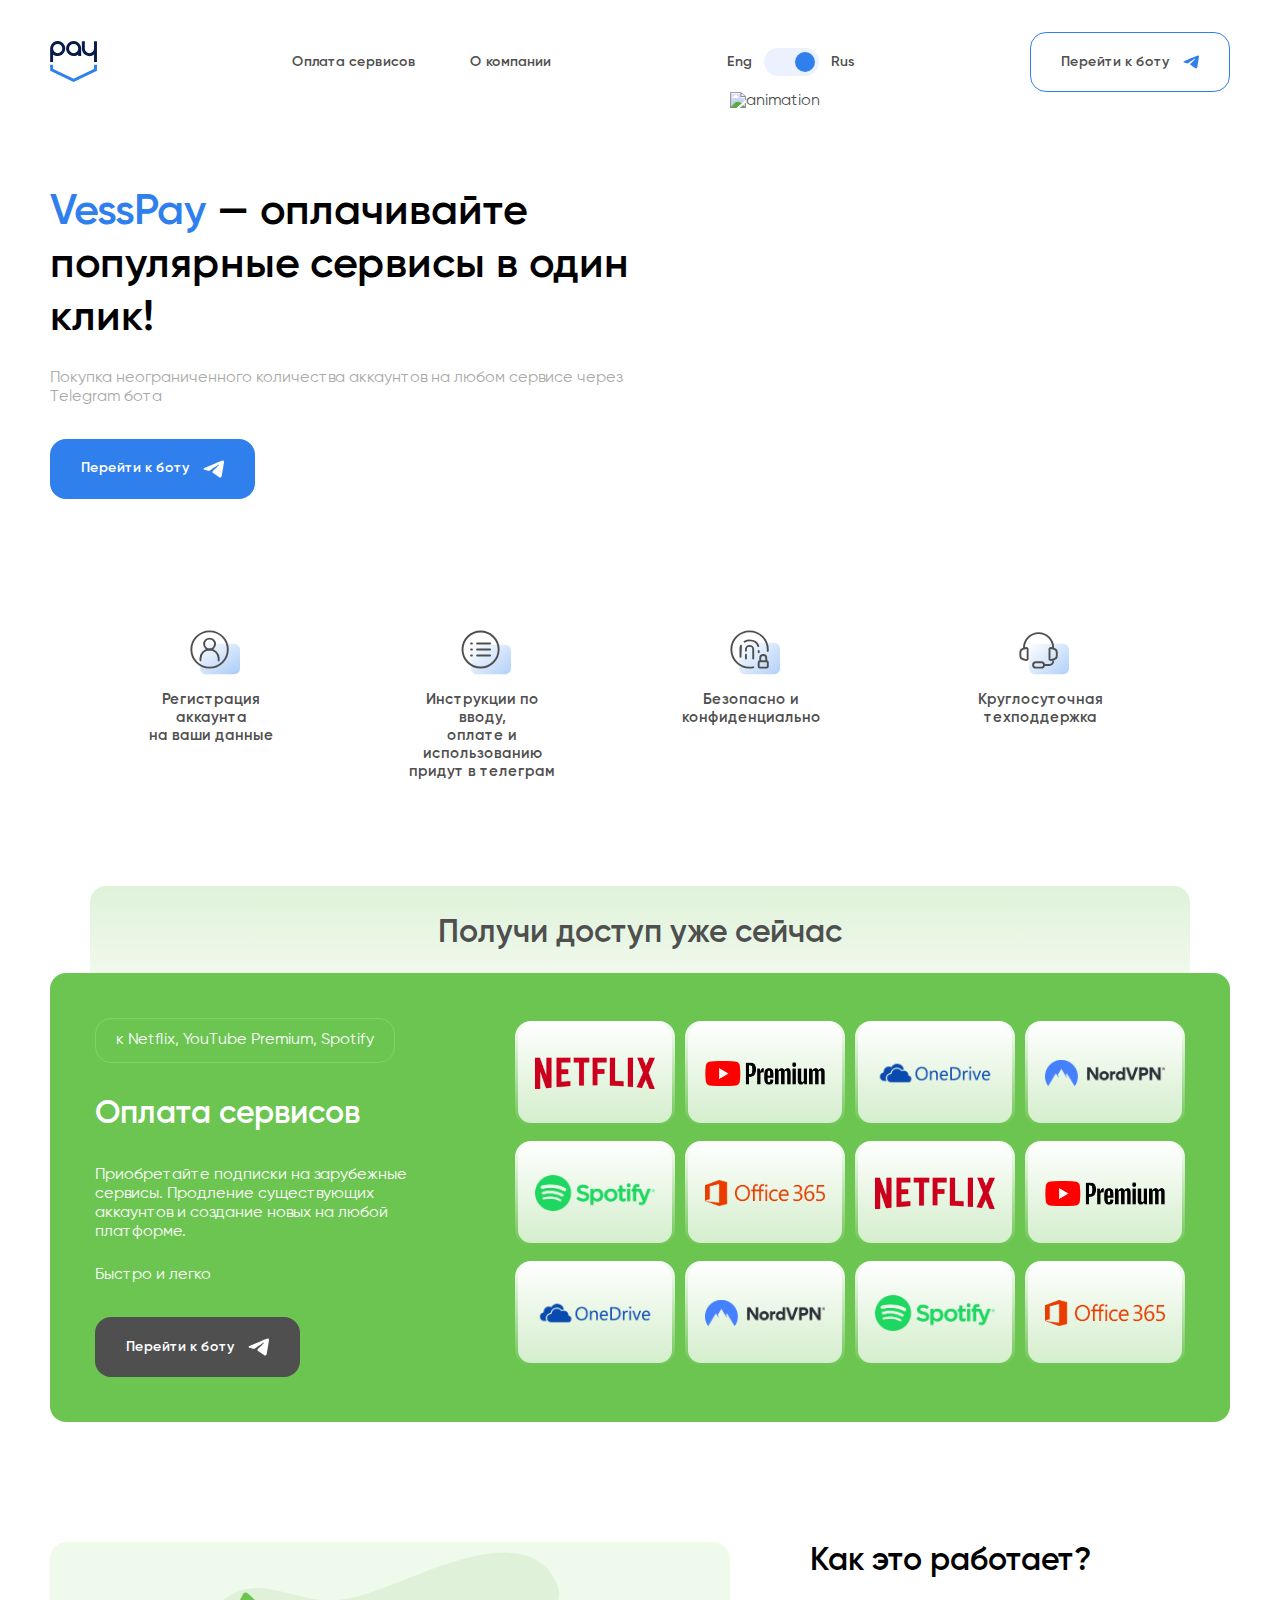
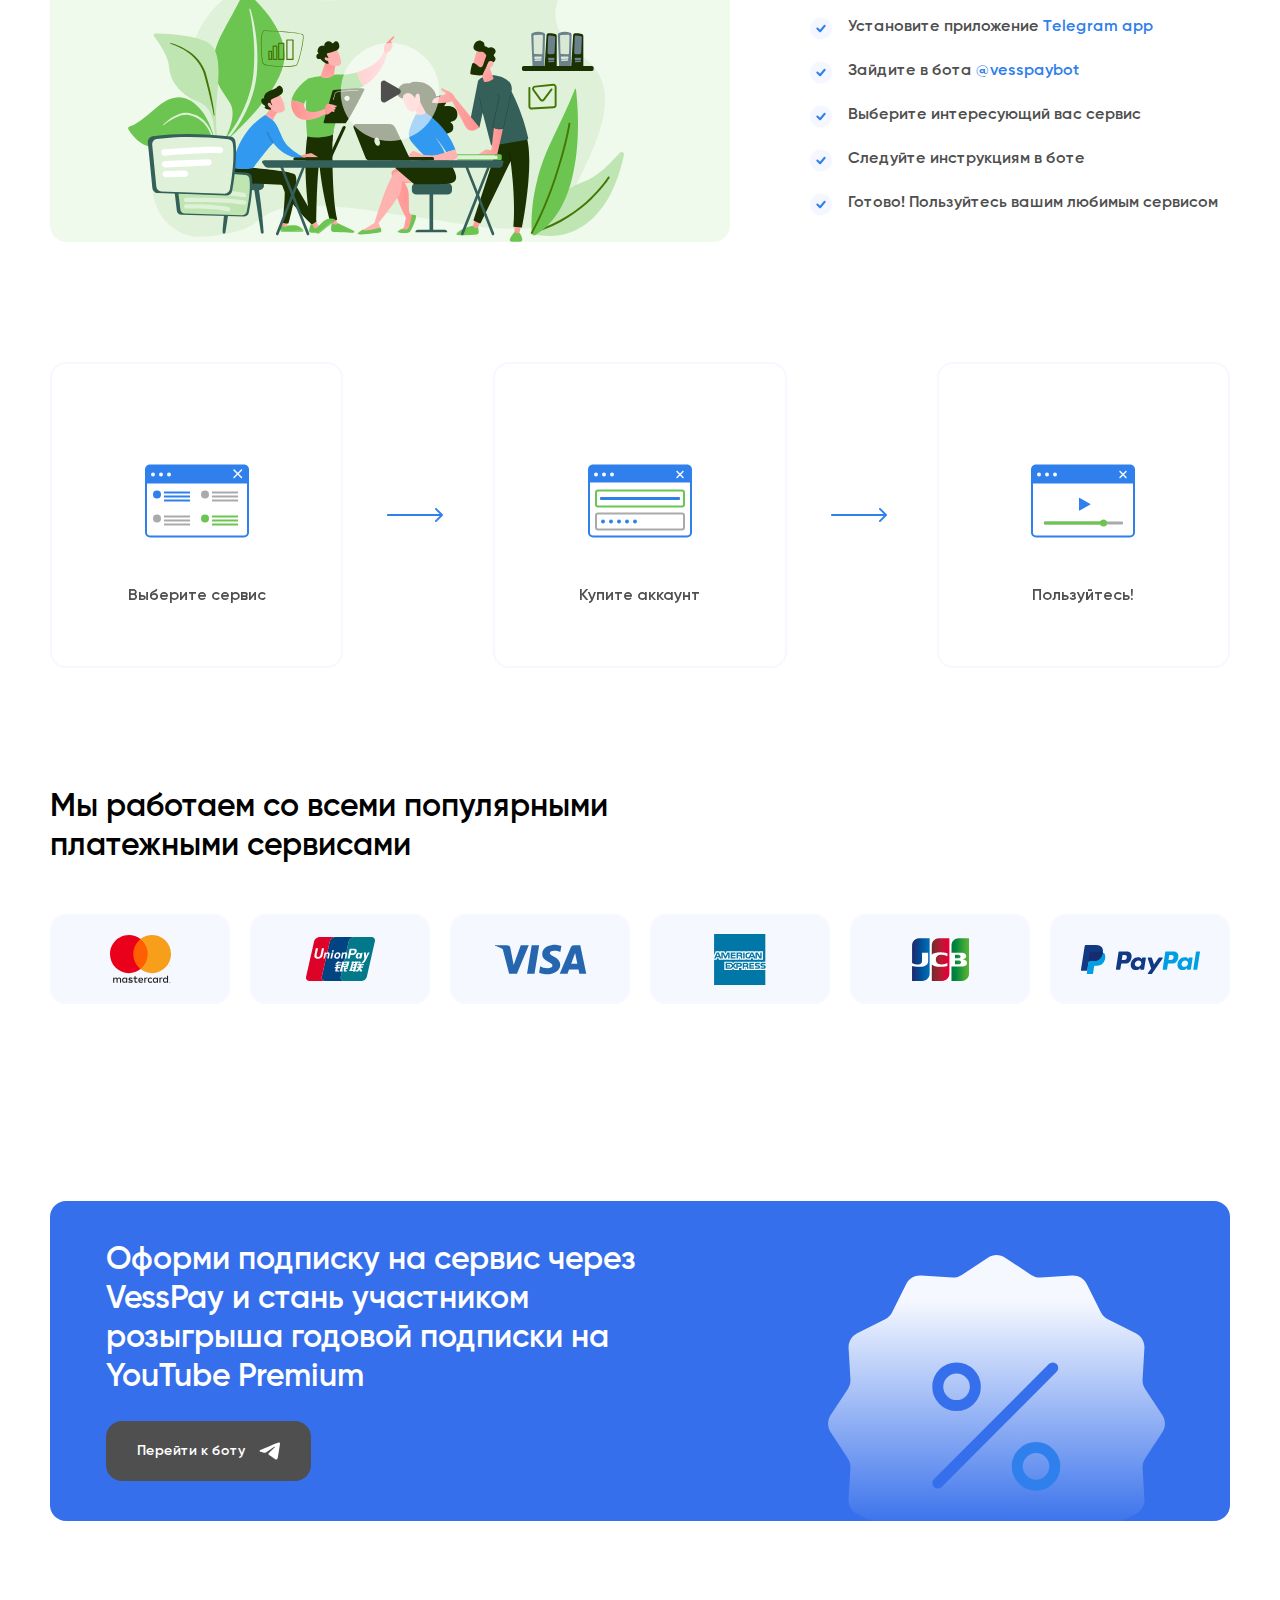
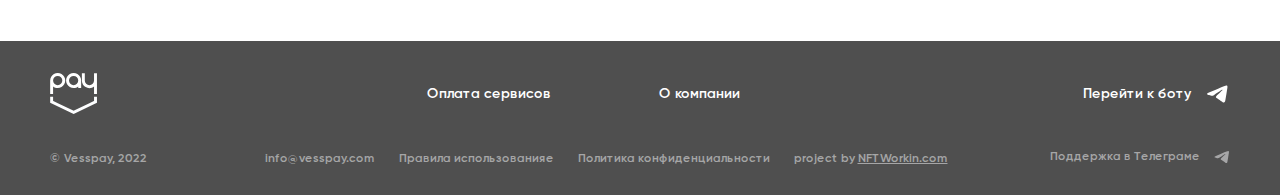
==== commit afce4b9e: "fix" ====
--- a/index.html
+++ b/index.html
@@ -226,7 +226,7 @@
 
             </div>
             <div class="main-top-section__right">
-                <img src="./../assets/img/animation.gif" alt="animation">
+                <img src="./assets/img/animation.gif" alt="animation">
             </div>
         </div>
         <div class="main-top-section__content main-top-section__content-bottom">
@@ -350,7 +350,7 @@
         <div class="video-with-list-section__content">
             <div class="video-with-list-section__left">
                 <div class="video-wrapper">
-    <div class="video" data-video="WeXCUGqN4e8">
+    <div class="video" data-video="xbB_TeevSP8">
         <svg width="102" height="100" viewBox="0 0 102 100" fill="none" xmlns="http://www.w3.org/2000/svg">
             <ellipse cx="50.9853" cy="50" rx="50.2963" ry="50" fill="white" fill-opacity="0.6" />
             <path
@@ -368,7 +368,7 @@
 
                     <li class="video-with-list-section__list-item">
                         <span>
-                            <img src="./../assets/img/list-icon.svg" alt="list-icon">
+                            <img src="./assets/img/list-icon.svg" alt="list-icon">
                         </span>
                         Установите приложение  <a href = "https://telegram.org">Telegram app</a>
                     </li>
@@ -376,7 +376,7 @@
 
                     <li class="video-with-list-section__list-item">
                         <span>
-                            <img src="./../assets/img/list-icon.svg" alt="list-icon">
+                            <img src="./assets/img/list-icon.svg" alt="list-icon">
                         </span>
                         Зайдите в бота <a href = "https://t.me/vesspay_bot"> @vesspaybot</a>
                     </li>
@@ -384,7 +384,7 @@
 
                     <li class="video-with-list-section__list-item">
                         <span>
-                            <img src="./../assets/img/list-icon.svg" alt="list-icon">
+                            <img src="./assets/img/list-icon.svg" alt="list-icon">
                         </span>
                         Выберите интересующий вас сервис
                     </li>
@@ -392,7 +392,7 @@
 
                     <li class="video-with-list-section__list-item">
                         <span>
-                            <img src="./../assets/img/list-icon.svg" alt="list-icon">
+                            <img src="./assets/img/list-icon.svg" alt="list-icon">
                         </span>
                         Следуйте инструкциям в боте
                     </li>
@@ -400,7 +400,7 @@
 
                     <li class="video-with-list-section__list-item">
                         <span>
-                            <img src="./../assets/img/list-icon.svg" alt="list-icon">
+                            <img src="./assets/img/list-icon.svg" alt="list-icon">
                         </span>
                         Готово! Пользуйтесь вашим любимым сервисом
                     </li>
--- a/assets/css/style.css
+++ b/assets/css/style.css
@@ -5,4 +5,4 @@
  *
  * Copyright (c) Michał Strumpf
  * Published under MIT License
- */.ac{margin-top:10px;border:1px solid #eee;background-color:#fff;box-sizing:border-box}.ac .ac-header{margin:0;padding:0}.ac .ac-trigger{font:bold 16px Arial,sans-serif;color:#111;text-align:left;width:100%;padding:10px 30px 10px 10px;display:block;cursor:pointer;background-color:transparent;-webkit-transition:color .25s ease;transition:color .25s ease;position:relative;text-decoration:none;margin:0;border:0}.ac .ac-trigger::after{content:'+';text-align:center;width:15px;-webkit-transform:translate(0,-50%);transform:translate(0,-50%);position:absolute;right:10px;top:50%}.ac .ac-trigger:focus{color:#8a8a8a}.ac .ac-panel{overflow:hidden;-webkit-transition-property:height,visibility;transition-property:height,visibility;-webkit-transition-timing-function:ease;transition-timing-function:ease}.ac .ac-panel .ac-text{font:15px/24px Arial,sans-serif;color:#111;padding:10px;margin:0}.ac.js-enabled .ac-panel{visibility:hidden}.ac.is-active .ac-panel{visibility:visible}.ac.is-active>.ac-header .ac-trigger::after{content:'\2013'}@font-face{font-family:swiper-icons;src:url('data:application/font-woff;charset=utf-8;base64, [base64]//wADZ2x5ZgAAAywAAADMAAAD2MHtryVoZWFkAAABbAAAADAAAAA2E2+eoWhoZWEAAAGcAAAAHwAAACQC9gDzaG10eAAAAigAAAAZAAAArgJkABFsb2NhAAAC0AAAAFoAAABaFQAUGG1heHAAAAG8AAAAHwAAACAAcABAbmFtZQAAA/gAAAE5AAACXvFdBwlwb3N0AAAFNAAAAGIAAACE5s74hXjaY2BkYGAAYpf5Hu/j+W2+MnAzMYDAzaX6QjD6/4//Bxj5GA8AuRwMYGkAPywL13jaY2BkYGA88P8Agx4j+/8fQDYfA1AEBWgDAIB2BOoAeNpjYGRgYNBh4GdgYgABEMnIABJzYNADCQAACWgAsQB42mNgYfzCOIGBlYGB0YcxjYGBwR1Kf2WQZGhhYGBiYGVmgAFGBiQQkOaawtDAoMBQxXjg/wEGPcYDDA4wNUA2CCgwsAAAO4EL6gAAeNpj2M0gyAACqxgGNWBkZ2D4/wMA+xkDdgAAAHjaY2BgYGaAYBkGRgYQiAHyGMF8FgYHIM3DwMHABGQrMOgyWDLEM1T9/w8UBfEMgLzE////P/5//f/V/xv+r4eaAAeMbAxwIUYmIMHEgKYAYjUcsDAwsLKxc3BycfPw8jEQA/[base64]/uznmfPFBNODM2K7MTQ45YEAZqGP81AmGGcF3iPqOop0r1SPTaTbVkfUe4HXj97wYE+yNwWYxwWu4v1ugWHgo3S1XdZEVqWM7ET0cfnLGxWfkgR42o2PvWrDMBSFj/IHLaF0zKjRgdiVMwScNRAoWUoH78Y2icB/yIY09An6AH2Bdu/UB+yxopYshQiEvnvu0dURgDt8QeC8PDw7Fpji3fEA4z/PEJ6YOB5hKh4dj3EvXhxPqH/SKUY3rJ7srZ4FZnh1PMAtPhwP6fl2PMJMPDgeQ4rY8YT6Gzao0eAEA409DuggmTnFnOcSCiEiLMgxCiTI6Cq5DZUd3Qmp10vO0LaLTd2cjN4fOumlc7lUYbSQcZFkutRG7g6JKZKy0RmdLY680CDnEJ+UMkpFFe1RN7nxdVpXrC4aTtnaurOnYercZg2YVmLN/d/gczfEimrE/fs/bOuq29Zmn8tloORaXgZgGa78yO9/cnXm2BpaGvq25Dv9S4E9+5SIc9PqupJKhYFSSl47+Qcr1mYNAAAAeNptw0cKwkAAAMDZJA8Q7OUJvkLsPfZ6zFVERPy8qHh2YER+3i/BP83vIBLLySsoKimrqKqpa2hp6+jq6RsYGhmbmJqZSy0sraxtbO3sHRydnEMU4uR6yx7JJXveP7WrDycAAAAAAAH//wACeNpjYGRgYOABYhkgZgJCZgZNBkYGLQZtIJsFLMYAAAw3ALgAeNolizEKgDAQBCchRbC2sFER0YD6qVQiBCv/H9ezGI6Z5XBAw8CBK/m5iQQVauVbXLnOrMZv2oLdKFa8Pjuru2hJzGabmOSLzNMzvutpB3N42mNgZGBg4GKQYzBhYMxJLMlj4GBgAYow/P/PAJJhLM6sSoWKfWCAAwDAjgbRAAB42mNgYGBkAIIbCZo5IPrmUn0hGA0AO8EFTQAA');font-weight:400;font-style:normal}:root{--swiper-theme-color:#007aff}.swiper{margin-left:auto;margin-right:auto;position:relative;overflow:hidden;list-style:none;padding:0;z-index:1}.swiper-vertical>.swiper-wrapper{flex-direction:column}.swiper-wrapper{position:relative;width:100%;height:100%;z-index:1;display:flex;transition-property:transform;box-sizing:content-box}.swiper-android .swiper-slide,.swiper-wrapper{transform:translate3d(0,0,0)}.swiper-pointer-events{touch-action:pan-y}.swiper-pointer-events.swiper-vertical{touch-action:pan-x}.swiper-slide{flex-shrink:0;width:100%;height:100%;position:relative;transition-property:transform}.swiper-slide-invisible-blank{visibility:hidden}.swiper-autoheight,.swiper-autoheight .swiper-slide{height:auto}.swiper-autoheight .swiper-wrapper{align-items:flex-start;transition-property:transform,height}.swiper-backface-hidden .swiper-slide{transform:translateZ(0);-webkit-backface-visibility:hidden;backface-visibility:hidden}.swiper-3d,.swiper-3d.swiper-css-mode .swiper-wrapper{perspective:1200px}.swiper-3d .swiper-cube-shadow,.swiper-3d .swiper-slide,.swiper-3d .swiper-slide-shadow,.swiper-3d .swiper-slide-shadow-bottom,.swiper-3d .swiper-slide-shadow-left,.swiper-3d .swiper-slide-shadow-right,.swiper-3d .swiper-slide-shadow-top,.swiper-3d .swiper-wrapper{transform-style:preserve-3d}.swiper-3d .swiper-slide-shadow,.swiper-3d .swiper-slide-shadow-bottom,.swiper-3d .swiper-slide-shadow-left,.swiper-3d .swiper-slide-shadow-right,.swiper-3d .swiper-slide-shadow-top{position:absolute;left:0;top:0;width:100%;height:100%;pointer-events:none;z-index:10}.swiper-3d .swiper-slide-shadow{background:rgba(0,0,0,.15)}.swiper-3d .swiper-slide-shadow-left{background-image:linear-gradient(to left,rgba(0,0,0,.5),rgba(0,0,0,0))}.swiper-3d .swiper-slide-shadow-right{background-image:linear-gradient(to right,rgba(0,0,0,.5),rgba(0,0,0,0))}.swiper-3d .swiper-slide-shadow-top{background-image:linear-gradient(to top,rgba(0,0,0,.5),rgba(0,0,0,0))}.swiper-3d .swiper-slide-shadow-bottom{background-image:linear-gradient(to bottom,rgba(0,0,0,.5),rgba(0,0,0,0))}.swiper-css-mode>.swiper-wrapper{overflow:auto;scrollbar-width:none;-ms-overflow-style:none}.swiper-css-mode>.swiper-wrapper::-webkit-scrollbar{display:none}.swiper-css-mode>.swiper-wrapper>.swiper-slide{scroll-snap-align:start start}.swiper-horizontal.swiper-css-mode>.swiper-wrapper{scroll-snap-type:x mandatory}.swiper-vertical.swiper-css-mode>.swiper-wrapper{scroll-snap-type:y mandatory}.swiper-centered>.swiper-wrapper::before{content:'';flex-shrink:0;order:9999}.swiper-centered.swiper-horizontal>.swiper-wrapper>.swiper-slide:first-child{margin-inline-start:var(--swiper-centered-offset-before)}.swiper-centered.swiper-horizontal>.swiper-wrapper::before{height:100%;min-height:1px;width:var(--swiper-centered-offset-after)}.swiper-centered.swiper-vertical>.swiper-wrapper>.swiper-slide:first-child{margin-block-start:var(--swiper-centered-offset-before)}.swiper-centered.swiper-vertical>.swiper-wrapper::before{width:100%;min-width:1px;height:var(--swiper-centered-offset-after)}.swiper-centered>.swiper-wrapper>.swiper-slide{scroll-snap-align:center center}.swiper-virtual .swiper-slide{-webkit-backface-visibility:hidden;transform:translateZ(0)}.swiper-virtual.swiper-css-mode .swiper-wrapper::after{content:'';position:absolute;left:0;top:0;pointer-events:none}.swiper-virtual.swiper-css-mode.swiper-horizontal .swiper-wrapper::after{height:1px;width:var(--swiper-virtual-size)}.swiper-virtual.swiper-css-mode.swiper-vertical .swiper-wrapper::after{width:1px;height:var(--swiper-virtual-size)}:root{--swiper-navigation-size:44px}.swiper-button-next,.swiper-button-prev{position:absolute;top:50%;width:calc(var(--swiper-navigation-size)/ 44 * 27);height:var(--swiper-navigation-size);margin-top:calc(0px - (var(--swiper-navigation-size)/ 2));z-index:10;cursor:pointer;display:flex;align-items:center;justify-content:center;color:var(--swiper-navigation-color,var(--swiper-theme-color))}.swiper-button-next.swiper-button-disabled,.swiper-button-prev.swiper-button-disabled{opacity:.35;cursor:auto;pointer-events:none}.swiper-button-next:after,.swiper-button-prev:after{font-family:swiper-icons;font-size:var(--swiper-navigation-size);text-transform:none!important;letter-spacing:0;text-transform:none;font-variant:initial;line-height:1}.swiper-button-prev,.swiper-rtl .swiper-button-next{left:10px;right:auto}.swiper-button-prev:after,.swiper-rtl .swiper-button-next:after{content:'prev'}.swiper-button-next,.swiper-rtl .swiper-button-prev{right:10px;left:auto}.swiper-button-next:after,.swiper-rtl .swiper-button-prev:after{content:'next'}.swiper-button-lock{display:none}.swiper-pagination{position:absolute;text-align:center;transition:.3s opacity;transform:translate3d(0,0,0);z-index:10}.swiper-pagination.swiper-pagination-hidden{opacity:0}.swiper-horizontal>.swiper-pagination-bullets,.swiper-pagination-bullets.swiper-pagination-horizontal,.swiper-pagination-custom,.swiper-pagination-fraction{bottom:10px;left:0;width:100%}.swiper-pagination-bullets-dynamic{overflow:hidden;font-size:0}.swiper-pagination-bullets-dynamic .swiper-pagination-bullet{transform:scale(.33);position:relative}.swiper-pagination-bullets-dynamic .swiper-pagination-bullet-active{transform:scale(1)}.swiper-pagination-bullets-dynamic .swiper-pagination-bullet-active-main{transform:scale(1)}.swiper-pagination-bullets-dynamic .swiper-pagination-bullet-active-prev{transform:scale(.66)}.swiper-pagination-bullets-dynamic .swiper-pagination-bullet-active-prev-prev{transform:scale(.33)}.swiper-pagination-bullets-dynamic .swiper-pagination-bullet-active-next{transform:scale(.66)}.swiper-pagination-bullets-dynamic .swiper-pagination-bullet-active-next-next{transform:scale(.33)}.swiper-pagination-bullet{width:var(--swiper-pagination-bullet-width,var(--swiper-pagination-bullet-size,8px));height:var(--swiper-pagination-bullet-height,var(--swiper-pagination-bullet-size,8px));display:inline-block;border-radius:50%;background:var(--swiper-pagination-bullet-inactive-color,#000);opacity:var(--swiper-pagination-bullet-inactive-opacity,.2)}button.swiper-pagination-bullet{border:none;margin:0;padding:0;box-shadow:none;-webkit-appearance:none;appearance:none}.swiper-pagination-clickable .swiper-pagination-bullet{cursor:pointer}.swiper-pagination-bullet:only-child{display:none!important}.swiper-pagination-bullet-active{opacity:var(--swiper-pagination-bullet-opacity,1);background:var(--swiper-pagination-color,var(--swiper-theme-color))}.swiper-pagination-vertical.swiper-pagination-bullets,.swiper-vertical>.swiper-pagination-bullets{right:10px;top:50%;transform:translate3d(0,-50%,0)}.swiper-pagination-vertical.swiper-pagination-bullets .swiper-pagination-bullet,.swiper-vertical>.swiper-pagination-bullets .swiper-pagination-bullet{margin:var(--swiper-pagination-bullet-vertical-gap,6px) 0;display:block}.swiper-pagination-vertical.swiper-pagination-bullets.swiper-pagination-bullets-dynamic,.swiper-vertical>.swiper-pagination-bullets.swiper-pagination-bullets-dynamic{top:50%;transform:translateY(-50%);width:8px}.swiper-pagination-vertical.swiper-pagination-bullets.swiper-pagination-bullets-dynamic .swiper-pagination-bullet,.swiper-vertical>.swiper-pagination-bullets.swiper-pagination-bullets-dynamic .swiper-pagination-bullet{display:inline-block;transition:.2s transform,.2s top}.swiper-horizontal>.swiper-pagination-bullets .swiper-pagination-bullet,.swiper-pagination-horizontal.swiper-pagination-bullets .swiper-pagination-bullet{margin:0 var(--swiper-pagination-bullet-horizontal-gap,4px)}.swiper-horizontal>.swiper-pagination-bullets.swiper-pagination-bullets-dynamic,.swiper-pagination-horizontal.swiper-pagination-bullets.swiper-pagination-bullets-dynamic{left:50%;transform:translateX(-50%);white-space:nowrap}.swiper-horizontal>.swiper-pagination-bullets.swiper-pagination-bullets-dynamic .swiper-pagination-bullet,.swiper-pagination-horizontal.swiper-pagination-bullets.swiper-pagination-bullets-dynamic .swiper-pagination-bullet{transition:.2s transform,.2s left}.swiper-horizontal.swiper-rtl>.swiper-pagination-bullets-dynamic .swiper-pagination-bullet{transition:.2s transform,.2s right}.swiper-pagination-progressbar{background:rgba(0,0,0,.25);position:absolute}.swiper-pagination-progressbar .swiper-pagination-progressbar-fill{background:var(--swiper-pagination-color,var(--swiper-theme-color));position:absolute;left:0;top:0;width:100%;height:100%;transform:scale(0);transform-origin:left top}.swiper-rtl .swiper-pagination-progressbar .swiper-pagination-progressbar-fill{transform-origin:right top}.swiper-horizontal>.swiper-pagination-progressbar,.swiper-pagination-progressbar.swiper-pagination-horizontal,.swiper-pagination-progressbar.swiper-pagination-vertical.swiper-pagination-progressbar-opposite,.swiper-vertical>.swiper-pagination-progressbar.swiper-pagination-progressbar-opposite{width:100%;height:4px;left:0;top:0}.swiper-horizontal>.swiper-pagination-progressbar.swiper-pagination-progressbar-opposite,.swiper-pagination-progressbar.swiper-pagination-horizontal.swiper-pagination-progressbar-opposite,.swiper-pagination-progressbar.swiper-pagination-vertical,.swiper-vertical>.swiper-pagination-progressbar{width:4px;height:100%;left:0;top:0}.swiper-pagination-lock{display:none}.swiper-scrollbar{border-radius:10px;position:relative;-ms-touch-action:none;background:rgba(0,0,0,.1)}.swiper-horizontal>.swiper-scrollbar{position:absolute;left:1%;bottom:3px;z-index:50;height:5px;width:98%}.swiper-vertical>.swiper-scrollbar{position:absolute;right:3px;top:1%;z-index:50;width:5px;height:98%}.swiper-scrollbar-drag{height:100%;width:100%;position:relative;background:rgba(0,0,0,.5);border-radius:10px;left:0;top:0}.swiper-scrollbar-cursor-drag{cursor:move}.swiper-scrollbar-lock{display:none}.swiper-zoom-container{width:100%;height:100%;display:flex;justify-content:center;align-items:center;text-align:center}.swiper-zoom-container>canvas,.swiper-zoom-container>img,.swiper-zoom-container>svg{max-width:100%;max-height:100%;object-fit:contain}.swiper-slide-zoomed{cursor:move}.swiper-lazy-preloader{width:42px;height:42px;position:absolute;left:50%;top:50%;margin-left:-21px;margin-top:-21px;z-index:10;transform-origin:50%;box-sizing:border-box;border:4px solid var(--swiper-preloader-color,var(--swiper-theme-color));border-radius:50%;border-top-color:transparent}.swiper-slide-visible .swiper-lazy-preloader{animation:swiper-preloader-spin 1s infinite linear}.swiper-lazy-preloader-white{--swiper-preloader-color:#fff}.swiper-lazy-preloader-black{--swiper-preloader-color:#000}@keyframes swiper-preloader-spin{0%{transform:rotate(0)}100%{transform:rotate(360deg)}}.swiper .swiper-notification{position:absolute;left:0;top:0;pointer-events:none;opacity:0;z-index:-1000}.swiper-free-mode>.swiper-wrapper{transition-timing-function:ease-out;margin:0 auto}.swiper-grid>.swiper-wrapper{flex-wrap:wrap}.swiper-grid-column>.swiper-wrapper{flex-wrap:wrap;flex-direction:column}.swiper-fade.swiper-free-mode .swiper-slide{transition-timing-function:ease-out}.swiper-fade .swiper-slide{pointer-events:none;transition-property:opacity}.swiper-fade .swiper-slide .swiper-slide{pointer-events:none}.swiper-fade .swiper-slide-active,.swiper-fade .swiper-slide-active .swiper-slide-active{pointer-events:auto}.swiper-cube{overflow:visible}.swiper-cube .swiper-slide{pointer-events:none;-webkit-backface-visibility:hidden;backface-visibility:hidden;z-index:1;visibility:hidden;transform-origin:0 0;width:100%;height:100%}.swiper-cube .swiper-slide .swiper-slide{pointer-events:none}.swiper-cube.swiper-rtl .swiper-slide{transform-origin:100% 0}.swiper-cube .swiper-slide-active,.swiper-cube .swiper-slide-active .swiper-slide-active{pointer-events:auto}.swiper-cube .swiper-slide-active,.swiper-cube .swiper-slide-next,.swiper-cube .swiper-slide-next+.swiper-slide,.swiper-cube .swiper-slide-prev{pointer-events:auto;visibility:visible}.swiper-cube .swiper-slide-shadow-bottom,.swiper-cube .swiper-slide-shadow-left,.swiper-cube .swiper-slide-shadow-right,.swiper-cube .swiper-slide-shadow-top{z-index:0;-webkit-backface-visibility:hidden;backface-visibility:hidden}.swiper-cube .swiper-cube-shadow{position:absolute;left:0;bottom:0;width:100%;height:100%;opacity:.6;z-index:0}.swiper-cube .swiper-cube-shadow:before{content:'';background:#000;position:absolute;left:0;top:0;bottom:0;right:0;filter:blur(50px)}.swiper-flip{overflow:visible}.swiper-flip .swiper-slide{pointer-events:none;-webkit-backface-visibility:hidden;backface-visibility:hidden;z-index:1}.swiper-flip .swiper-slide .swiper-slide{pointer-events:none}.swiper-flip .swiper-slide-active,.swiper-flip .swiper-slide-active .swiper-slide-active{pointer-events:auto}.swiper-flip .swiper-slide-shadow-bottom,.swiper-flip .swiper-slide-shadow-left,.swiper-flip .swiper-slide-shadow-right,.swiper-flip .swiper-slide-shadow-top{z-index:0;-webkit-backface-visibility:hidden;backface-visibility:hidden}.swiper-creative .swiper-slide{-webkit-backface-visibility:hidden;backface-visibility:hidden;overflow:hidden;transition-property:transform,opacity,height}.swiper-cards{overflow:visible}.swiper-cards .swiper-slide{transform-origin:center bottom;-webkit-backface-visibility:hidden;backface-visibility:hidden;overflow:hidden}@font-face{font-family:Gilroy;src:local("Gilroy Regular"),local("Gilroy-Regular"),url(../fonts/Gilroy-Regular.woff2) format("woff2"),url(../fonts/Gilroy-Regular.woff) format("woff");font-weight:400;font-style:normal}@font-face{font-family:Gilroy;src:local("Gilroy Extrabold Italic"),local("Gilroy-ExtraboldItalic"),url(../fonts/Gilroy-ExtraboldItalic.woff2) format("woff2"),url(../fonts/Gilroy-ExtraboldItalic.woff) format("woff");font-weight:800;font-style:italic}@font-face{font-family:Gilroy;src:local("Gilroy Bold"),local("Gilroy-Bold"),url(../fonts/Gilroy-Bold.woff2) format("woff2"),url(../fonts/Gilroy-Bold.woff) format("woff");font-weight:700;font-style:normal}@font-face{font-family:Gilroy;src:local("Gilroy Black"),local("Gilroy-Black"),url(../fonts/Gilroy-Black.woff2) format("woff2"),url(../fonts/Gilroy-Black.woff) format("woff");font-weight:900;font-style:normal}@font-face{font-family:Gilroy;src:local("Gilroy Light"),local("Gilroy-Light"),url(../fonts/Gilroy-Light.woff2) format("woff2"),url(../fonts/Gilroy-Light.woff) format("woff");font-weight:300;font-style:normal}@font-face{font-family:Gilroy;src:local("Gilroy Semibold"),local("Gilroy-Semibold"),url(../fonts/Gilroy-Semibold.woff2) format("woff2"),url(../fonts/Gilroy-Semibold.woff) format("woff");font-weight:600;font-style:normal}@font-face{font-family:Gilroy;src:local("Gilroy Medium"),local("Gilroy-Medium"),url(../fonts/Gilroy-Medium.woff2) format("woff2"),url(../fonts/Gilroy-Medium.woff) format("woff");font-weight:500;font-style:normal}@font-face{font-family:Gilroy;src:local("Gilroy Medium Italic"),local("Gilroy-MediumItalic"),url(../fonts/Gilroy-MediumItalic.woff2) format("woff2"),url(../fonts/Gilroy-MediumItalic.woff) format("woff");font-weight:500;font-style:italic}@font-face{font-family:Gilroy;src:local("Gilroy Black Italic"),local("Gilroy-BlackItalic"),url(../fonts/Gilroy-BlackItalic.woff2) format("woff2"),url(../fonts/Gilroy-BlackItalic.woff) format("woff");font-weight:900;font-style:italic}@font-face{font-family:Gilroy;src:local("Gilroy UltraLight"),local("Gilroy-UltraLight"),url(../fonts/Gilroy-UltraLight.woff2) format("woff2"),url(../fonts/Gilroy-UltraLight.woff) format("woff");font-weight:200;font-style:normal}@font-face{font-family:Gilroy;src:local("Gilroy Regular Italic"),local("Gilroy-RegularItalic"),url(../fonts/Gilroy-RegularItalic.woff2) format("woff2"),url(../fonts/Gilroy-RegularItalic.woff) format("woff");font-weight:400;font-style:italic}@font-face{font-family:Gilroy;src:local("Gilroy Semibold Italic"),local("Gilroy-SemiboldItalic"),url(../fonts/Gilroy-SemiboldItalic.woff2) format("woff2"),url(../fonts/Gilroy-SemiboldItalic.woff) format("woff");font-weight:600;font-style:italic}@font-face{font-family:Gilroy;src:local("Gilroy Heavy Italic"),local("Gilroy-HeavyItalic"),url(../fonts/Gilroy-HeavyItalic.woff2) format("woff2"),url(../fonts/Gilroy-HeavyItalic.woff) format("woff");font-weight:900;font-style:italic}@font-face{font-family:Gilroy;src:local("Gilroy Extrabold"),local("Gilroy-Extrabold"),url(../fonts/Gilroy-Extrabold.woff2) format("woff2"),url(../fonts/Gilroy-Extrabold.woff) format("woff");font-weight:800;font-style:normal}@font-face{font-family:Gilroy;src:local("Gilroy Bold Italic"),local("Gilroy-BoldItalic"),url(../fonts/Gilroy-BoldItalic.woff2) format("woff2"),url(../fonts/Gilroy-BoldItalic.woff) format("woff");font-weight:700;font-style:italic}@font-face{font-family:Gilroy;src:local("Gilroy UltraLight Italic"),local("Gilroy-UltraLightItalic"),url(../fonts/Gilroy-UltraLightItalic.woff2) format("woff2"),url(../fonts/Gilroy-UltraLightItalic.woff) format("woff");font-weight:200;font-style:italic}@font-face{font-family:Gilroy;src:local("Gilroy Light Italic"),local("Gilroy-LightItalic"),url(../fonts/Gilroy-LightItalic.woff2) format("woff2"),url(../fonts/Gilroy-LightItalic.woff) format("woff");font-weight:300;font-style:italic}@font-face{font-family:Gilroy;src:local("Gilroy Heavy"),local("Gilroy-Heavy"),url(../fonts/Gilroy-Heavy.woff2) format("woff2"),url(../fonts/Gilroy-Heavy.woff) format("woff");font-weight:900;font-style:normal}@font-face{font-family:Gilroy;src:local("Gilroy Thin"),local("Gilroy-Thin"),url(../fonts/Gilroy-Thin.woff2) format("woff2"),url(../fonts/Gilroy-Thin.woff) format("woff");font-weight:100;font-style:normal}@font-face{font-family:Gilroy;src:local("Gilroy Thin Italic"),local("Gilroy-ThinItalic"),url(../fonts/Gilroy-ThinItalic.woff2) format("woff2"),url(../fonts/Gilroy-ThinItalic.woff) format("woff");font-weight:100;font-style:italic}:root{--blue1:#2f80ed;--blue2:#ebf1fd;--blue3:#f5f8ff;--green1:#6cc551;--green2:42.88deg,#6cc551 43.57%,#dff2d9 131.54%;--green3:#7bd75f;--green4:#b2e3a4;--green5:180deg,#dff2d9 0%,#ffffff 100%;--grey1:#4f4f4f;--grey2:#808080;--grey3:#aaaaaa;--grey4:#c3c3c3;--yellow:#ebee46}.header{display:none;visibility:hidden}.header .container{display:-webkit-box;display:-ms-flexbox;display:flex;-webkit-box-pack:justify;-ms-flex-pack:justify;justify-content:space-between;-webkit-box-align:center;-ms-flex-align:center;align-items:center}.header__menu{display:none;visibility:hidden}.header__menu .submenu{position:absolute;-webkit-box-orient:vertical;-webkit-box-direction:normal;-ms-flex-direction:column;flex-direction:column;width:100%;padding-top:16px;top:36px;opacity:0;left:0;-webkit-transition:all .3s ease;-o-transition:all .3s ease;transition:all .3s ease;z-index:1;visibility:hidden}.header__menu ul{margin:0;padding:0;display:-webkit-box;display:-ms-flexbox;display:flex;list-style-type:none;width:100%;-webkit-box-pack:justify;-ms-flex-pack:justify;justify-content:space-between}.header__menu-item-submenu{display:-webkit-box;display:-ms-flexbox;display:flex;-webkit-box-align:center;-ms-flex-align:center;align-items:center}.header__menu-item-submenu svg{margin-left:4px;-webkit-transition:all .3s ease;-o-transition:all .3s ease;transition:all .3s ease}.header__menu-item-submenu:hover .submenu{opacity:1;visibility:visible}.header__menu-item-submenu:hover svg{-webkit-transform:rotateZ(180deg);-ms-transform:rotate(180deg);transform:rotateZ(180deg)}.header__menu .header__menu-item{position:relative}.header__menu .header__menu-item a{font-style:normal;font-weight:600;font-size:14px;line-height:17px;background-image:-webkit-gradient(linear,left bottom,left top,from(var(--blue1)),to(var(--blue1)));background-image:-o-linear-gradient(bottom,var(--blue1),var(--blue1));background-image:linear-gradient(0deg,var(--blue1),var(--blue1));background-repeat:no-repeat;background-position:left bottom;background-size:0 1px;-webkit-transition:background-size .4s;-o-transition:background-size .4s;transition:background-size .4s;background-size:0 2px}.header__menu .header__menu-item a:active,.header__menu .header__menu-item a:hover{background-size:17px 2px}.header__link{display:none;visibility:hidden;width:100%}.header__logo{max-width:112px;display:-webkit-box;display:-ms-flexbox;display:flex;position:relative;z-index:6;-webkit-box-align:center;-ms-flex-align:center;align-items:center}.header__logo img{width:100%}.header__menu-mob{display:block;position:relative}.header__menu-mob .burger{cursor:pointer;display:-webkit-box;display:-ms-flexbox;display:flex;position:relative;width:44px;height:22px;overflow:hidden;z-index:6}.header__menu-mob .burger__open{position:absolute;-webkit-transition:all .5s ease;-o-transition:all .5s ease;transition:all .5s ease;top:0;left:0;bottom:0;right:0;-webkit-transform:translateX(100%);-ms-transform:translateX(100%);transform:translateX(100%);opacity:0}.header__menu-mob .burger__close{position:absolute;-webkit-transition:all .5s ease;-o-transition:all .5s ease;transition:all .5s ease;top:0;left:0;bottom:0;right:0;-webkit-transform:translateX(0);-ms-transform:translateX(0);transform:translateX(0);opacity:1}.header__menu-mob .burger.active .burger__open{-webkit-transform:translateX(0);-ms-transform:translateX(0);transform:translateX(0);opacity:1}.header__menu-mob .burger.active .burger__close{-webkit-transform:translateX(-100%);-ms-transform:translateX(-100%);transform:translateX(-100%);opacity:0}.header-mobile{width:100%;z-index:100;position:-webkit-sticky;position:sticky;top:0}.header-mobile .switch{opacity:1;-webkit-transition:all .5s ease;-o-transition:all .5s ease;transition:all .5s ease}.header-mobile.active .switch{opacity:0}.header-mobile__wrapper{background-color:#fff;display:-webkit-box;display:-ms-flexbox;display:flex;width:100%;position:relative;z-index:10;-webkit-box-pack:justify;-ms-flex-pack:justify;justify-content:space-between;-webkit-box-align:center;-ms-flex-align:center;align-items:center;padding:20px 30px}.header-mobile .nav-mobile{z-index:2;padding-top:104px;position:absolute;-webkit-box-shadow:0 4px 16px -8px rgba(0,0,0,.15);box-shadow:0 4px 16px -8px rgba(0,0,0,.15);-webkit-transform:translateY(-100%);-ms-transform:translateY(-100%);transform:translateY(-100%);left:0;top:0;right:0;width:100%;border-radius:0 0 16px 16px;-webkit-transition:all .5s ease;-o-transition:all .5s ease;transition:all .5s ease;background-color:#fff;overflow:auto}.header-mobile .nav-mobile__list,.header-mobile .nav-mobile__list-item{margin:0;padding:0;list-style-type:none}.header-mobile .nav-mobile .btn{margin-left:30px;margin-right:30px;margin-bottom:30px;width:calc(100% - 60px)}.header-mobile .nav-mobile__list{margin-left:30px;margin-bottom:40px;display:-webkit-inline-box;display:-ms-inline-flexbox;display:inline-flex;-webkit-box-orient:vertical;-webkit-box-direction:normal;-ms-flex-direction:column;flex-direction:column;height:-webkit-fit-content;height:-moz-fit-content;height:fit-content}.header-mobile .nav-mobile__list a:active{background-color:var(--blue1);color:#fff}.header-mobile .nav-mobile__list a{font-style:normal;padding:0;font-weight:600;font-size:16px;line-height:20px}.header-mobile .nav-mobile__list-item:not(:last-child){margin-bottom:32px}.header-mobile .nav.active{-webkit-transform:translateY(0);-ms-transform:translateY(0);transform:translateY(0);opacity:1}.header-mobile.header-blue .header-mobile__wrapper,.header-mobile.header-blue .nav-mobile{background-color:var(--blue1)}.header-mobile.header-blue *{color:#fff}.header.header-blue{background-color:var(--blue1)}.header.header-blue *{color:#fff}.header.header-blue .header__menu-item a{background-image:-webkit-gradient(linear,left bottom,left top,from(#fff),to(#fff));background-image:-o-linear-gradient(bottom,#fff,#fff);background-image:linear-gradient(0deg,#fff,#fff)}.current{background-color:var(--blue1);color:#fff;border-radius:8px}.current>a{color:#fff}.video{cursor:pointer;position:relative;background-size:cover;background-position:center;background-repeat:no-repeat;display:-webkit-box;display:-ms-flexbox;display:flex;-webkit-box-pack:center;-ms-flex-pack:center;justify-content:center;-webkit-box-align:center;-ms-flex-align:center;align-items:center;border-radius:16px;width:100%;background-image:url(../img/video.svg)}.video-wrapper{display:-webkit-box;display:-ms-flexbox;display:flex;-webkit-box-pack:center;-ms-flex-pack:center;justify-content:center}.video.active img{display:none}.video::before{display:block;content:"";border-radius:16px;height:200px}.video::after{position:absolute;left:0;right:0;border-radius:16px;bottom:0;top:0;content:""}.video svg{width:50px;-webkit-transition:all .3s ease;-o-transition:all .3s ease;transition:all .3s ease;position:relative;z-index:2}.video svg path.line{-webkit-transition:all .3s ease;-o-transition:all .3s ease;transition:all .3s ease;stroke:#fff}.video svg path.triangle{-webkit-transition:all .3s ease;-o-transition:all .3s ease;transition:all .3s ease;fill:#fff}.video iframe{position:absolute;top:0;bottom:0;left:0;right:0;z-index:2}.breadcrumbs{display:none;visibility:hidden;margin-top:42px;margin-bottom:24px}.breadcrumbs__list{display:-webkit-box;display:-ms-flexbox;display:flex;-ms-flex-wrap:wrap;flex-wrap:wrap;margin:0;padding:0;list-style:none}.breadcrumbs__item{position:relative;padding:0 6px;margin-top:5px;font-style:normal;font-weight:400;font-size:16px;line-height:20px;color:var(--grey-op)}.breadcrumbs__item.bold a{color:var(--grey)}.breadcrumbs__item::after{right:0;top:0;bottom:-3px;margin:auto 0;position:absolute;display:inline-block;width:1px;height:1.54em;color:var(--grey-op);content:"/";visibility:hidden}.breadcrumbs__item:not(:last-child)::after{visibility:visible}.switch{display:-webkit-box;display:-ms-flexbox;display:flex;-webkit-box-align:center;-ms-flex-align:center;align-items:center}.switch .left{margin-right:12px}.switch .right{margin-left:12px}.switch input[type=checkbox]{visibility:hidden;margin:0;display:none;padding:0;width:0;height:0}.switch input[type=checkbox]:checked+label:before{-webkit-transform:translateX(27px);-ms-transform:translateX(27px);transform:translateX(27px);background-color:var(--blue1)}.switch label{display:-webkit-box;display:-ms-flexbox;display:flex;width:55px;height:28px;border-radius:99em;position:relative;-webkit-transition:-webkit-transform .75s ease-in-out;transition:-webkit-transform .75s ease-in-out;-o-transition:transform .75s ease-in-out;transition:transform .75s ease-in-out;transition:transform .75s ease-in-out,-webkit-transform .75s ease-in-out;-webkit-transform-origin:50% 50%;-ms-transform-origin:50% 50%;transform-origin:50% 50%;cursor:pointer;background-color:var(--blue2)}.switch label:before{-webkit-transition:-webkit-transform .75s ease;transition:-webkit-transform .75s ease;-o-transition:transform .75s ease;transition:transform .75s ease;transition:transform .75s ease,-webkit-transform .75s ease;-webkit-transition-delay:.2s;-o-transition-delay:.2s;transition-delay:.2s;content:"";display:block;position:absolute;width:20px;height:20px;background-color:var(--blue1);border-radius:50%;top:4px;left:4px}.switch span{font-style:normal;font-weight:600;font-size:14px;line-height:17px}.btn{border-radius:16px;cursor:pointer;white-space:nowrap;border:1px solid transparent;display:-webkit-box;display:-ms-flexbox;display:flex;-webkit-box-pack:center;-ms-flex-pack:center;justify-content:center;-webkit-box-align:center;-ms-flex-align:center;align-items:center;width:100%;padding:20px 30px;-webkit-transition:fill .5s ease,color .5s ease,background .5s ease;-o-transition:fill .5s ease,color .5s ease,background .5s ease;transition:fill .5s ease,color .5s ease,background .5s ease}.btn span{color:inherit;font-style:normal;font-weight:600;font-size:14px;line-height:17px}.btn svg{fill:inherit;min-width:-webkit-fit-content;min-width:-moz-fit-content;min-width:fit-content;margin-left:14px;width:100%;max-width:20px}.btn:hover{-webkit-transition:fill .5s ease,color .5s ease,background .5s ease;-o-transition:fill .5s ease,color .5s ease,background .5s ease;transition:fill .5s ease,color .5s ease,background .5s ease}.btn_outline{border:1px solid var(--blue1);fill:var(--blue1)}.btn_outline:hover{background:var(--blue1);fill:#fff;color:#fff}.btn_outline:active{background:#1470eb}.btn_blue{fill:#fff;color:#fff;background:var(--blue1)}.btn_blue:hover{background:var(--grey1)}.btn_blue:active{background:#363636}.btn_black{fill:#fff;color:#fff;background:var(--grey1)}.btn_black:hover{background:var(--blue3);color:var(--blue1);fill:var(--blue1)}.btn_black:active{background:var(--blue2)}.btn_white-transperent{color:#fff;fill:#fff;padding:0}.btn_outline-white{border:1px solid #fff;color:#fff;fill:#fff}.btn_grey{color:#a6a6a7;fill:#a6a6a7}.btn_grey span{line-height:15px;font-size:12px}.news-item__bottom{padding:20px}.news-item time{color:rgba(170,170,170,.7);font-style:normal;font-weight:400;font-size:12px;line-height:15px}.news-item__time{margin-bottom:24px}.news-item__title{font-style:normal;font-weight:600;font-size:16px;line-height:20px;margin-bottom:12px}.news-item__text{font-style:normal;font-weight:400;font-size:14px;line-height:17px;color:var(--grey3)}.news-item__wrapper{height:100%;background:#fff;border:1px solid #e8f0fc;-webkit-box-sizing:border-box;box-sizing:border-box;border-radius:16px}.news-item__top{height:150px;width:100%;border-top-left-radius:16px;border-top-right-radius:16px}.news-item img{border-top-left-radius:16px;border-top-right-radius:16px;width:100%;display:block;height:100%;-o-object-fit:cover;object-fit:cover}.dropdown{background:#fff;border-top-left-radius:16px;border-top-right-radius:16px;position:relative;cursor:pointer;z-index:2;display:inline-block}.dropdown .menu{z-index:-1;-webkit-transition:all .3s ease;-o-transition:all .3s ease;transition:all .3s ease;display:none;position:absolute}.dropdown .menu ul{list-style-type:none;width:100%;margin:0;padding:0}.dropdown .menu li:hover{background-color:var(--blue3)}.dropdown .menu li{font-style:normal;font-weight:400;font-size:16px;line-height:19px;width:100%;padding-right:16px;padding-top:8px;padding-bottom:8px;text-align:end}.dropdown .menu li:last-child{border-bottom-left-radius:16px;border-bottom-right-radius:16px}.dropdown svg{-webkit-transition:all .3s ease;-o-transition:all .3s ease;transition:all .3s ease}.dropdown .top{display:-webkit-box;display:-ms-flexbox;display:flex;z-index:2;padding:10px 16px;background:#fff;border-top-left-radius:16px;border-top-right-radius:16px;-webkit-box-align:center;-ms-flex-align:center;align-items:center}.dropdown .top svg{margin-right:10px}.dropdown .top span{font-style:normal;font-weight:600;font-size:16px;line-height:20px}.dropdown.active{-webkit-box-shadow:0 4px 16px rgba(0,0,0,.08);box-shadow:0 4px 16px rgba(0,0,0,.08)}.dropdown.active .menu{width:100%;opacity:1;background:#fff;display:block;-webkit-box-shadow:0 4px 16px rgba(0,0,0,.08);box-shadow:0 4px 16px rgba(0,0,0,.08);border-bottom-left-radius:16px;border-bottom-right-radius:16px}.dropdown.active svg{-webkit-transform:rotateZ(180deg);-ms-transform:rotate(180deg);transform:rotateZ(180deg)}.card-text-with-icon.card{display:-webkit-box;display:-ms-flexbox;display:flex;-webkit-box-orient:vertical;-webkit-box-direction:normal;-ms-flex-direction:column;flex-direction:column;-webkit-box-align:center;-ms-flex-align:center;align-items:center}.card-text-with-icon.card:not(:first-child){margin-top:60px}.card-text-with-icon.card img{max-width:58px}.card-text-with-icon.card p{margin-top:14px;margin-bottom:0;text-align:center;font-style:normal;font-weight:600;font-size:15px;line-height:18px}.modal{background:rgba(0,0,0,.15);-webkit-backdrop-filter:blur(16px);backdrop-filter:blur(16px);width:100%;height:100vh;position:fixed;top:0;bottom:0;right:0;left:0;z-index:9999999;display:none;-webkit-box-align:center;-ms-flex-align:center;align-items:center;-webkit-box-pack:center;-ms-flex-pack:center;justify-content:center}.modal.open{display:-webkit-box;display:-ms-flexbox;display:flex}.modal .top{width:40px;height:40px;display:-webkit-box;display:-ms-flexbox;display:flex;-webkit-box-pack:end;-ms-flex-pack:end;justify-content:flex-end;position:relative;position:absolute;top:12px;right:12px}.modal .top .close{width:100%;height:100%;cursor:pointer}.modal .top .close img{width:100%;height:100%}.modal .content{border-radius:16px;max-width:320px;padding-right:12px;position:relative;height:80%;background-color:#fff;padding-top:76px}.modal h2{font-size:20px;margin:0;margin-bottom:18px;padding-left:38px}.modal .subtitle{font-size:10px;margin-top:18px;margin-bottom:18px;padding-left:38px}.modal h3{margin-top:24px;font-size:16px;margin-bottom:18px}.modal .text{font-size:12px;height:100%;height:465px;padding-left:38px;padding-right:58px}.modal .text p{font-size:12px;margin-top:18px;margin-bottom:18px}.modal .text p:last-child{padding-bottom:14px}.modal .wrapper-text{overflow-y:scroll;height:100%}.modal .wrapper-text::-webkit-scrollbar{width:4px}.modal .wrapper-text::-webkit-scrollbar-track{background:rgba(0,0,0,0)}.modal .wrapper-text::-webkit-scrollbar-thumb{background-color:#61a0f1;border-radius:20px}.main-top-section{margin-bottom:80px}.main-top-section__content-top{display:-webkit-box;display:-ms-flexbox;display:flex;-webkit-box-orient:vertical;-webkit-box-direction:reverse;-ms-flex-direction:column-reverse;flex-direction:column-reverse}.main-top-section__left .switch{display:none}.main-top-section__left h1{margin-top:0;margin-bottom:24px}.main-top-section__left h1 span{color:var(--blue1)}.main-top-section__left p{font-style:normal;font-weight:400;font-size:16px;line-height:19px;color:var(--grey3);margin-top:0}.main-top-section__left p{margin-bottom:32px}.main-top-section__right{width:100%;position:relative;margin-bottom:32px}.main-top-section__right::before{content:"";display:block;padding-top:100%}.main-top-section__right img{position:absolute;left:0;width:100%;height:100%;right:0;top:0;bottom:0}.main-top-section__content-bottom{display:-webkit-box;display:-ms-flexbox;display:flex;-webkit-box-orient:vertical;-webkit-box-direction:normal;-ms-flex-direction:column;flex-direction:column;margin-top:70px}.payment-service-section{position:relative;margin-top:136px;margin-bottom:60px}.payment-service-section .container{position:relative}.payment-service-section__content{color:#fff;position:relative;z-index:4;background-color:var(--green1);border-radius:16px;padding:40px;display:-webkit-box;display:-ms-flexbox;display:flex;-webkit-box-orient:vertical;-webkit-box-direction:reverse;-ms-flex-direction:column-reverse;flex-direction:column-reverse;-webkit-box-align:center;-ms-flex-align:center;align-items:center}.payment-service-section__top{position:absolute;left:10px;right:10px;width:auto;top:-52px;height:172px;z-index:2;background:-webkit-gradient(linear,left top,left bottom,from(#dff2d9),to(#fff));background:-o-linear-gradient(top,#dff2d9 0,#fff 100%);background:linear-gradient(180deg,#dff2d9 0,#fff 100%);border-radius:16px}.payment-service-section__top-title{text-align:center;font-weight:600;font-size:18px;line-height:22px;margin-top:16px}.payment-service-section h2{color:#fff;margin-top:0;margin-bottom:16px}.payment-service-section__subtitle{color:#fff;border-radius:16px;padding:12px 20px;border:1px solid #7bd75f;font-style:normal;font-weight:400;font-size:14px;display:inline-block;margin:0 auto;line-height:17px;margin-bottom:16px}.payment-service-section p{margin:0;font-style:normal;font-weight:400;font-size:16px;line-height:19px;text-align:center;color:#fff}.payment-service-section ul{padding-left:16px}.payment-service-section ul li{color:#fff;font-style:normal;font-weight:400;font-size:16px;line-height:19px}.payment-service-section .payment-service-section__text{margin-bottom:24px}.payment-service-section .btn{margin-top:32px}.payment-service-section__right{display:-ms-grid;display:grid;-ms-grid-columns:(116px)[2];grid-template-columns:repeat(2,116px);-ms-grid-rows:(80px)[3];grid-template-rows:repeat(3,80px);grid-gap:8px;width:-webkit-fit-content;width:-moz-fit-content;width:fit-content;height:-webkit-fit-content;height:-moz-fit-content;height:fit-content;-webkit-box-pack:center;-ms-flex-pack:center;justify-content:center}.payment-service-section__right .card.hidden{display:none}.payment-service-section__left{display:-webkit-box;display:-ms-flexbox;display:flex;-webkit-box-orient:vertical;-webkit-box-direction:normal;-ms-flex-direction:column;flex-direction:column;-webkit-box-align:center;-ms-flex-align:center;align-items:center;margin-top:24px}.payment-service-section .card{background-image:url(../img/background.svg);background-repeat:no-repeat;background-position:center;background-origin:border-box;border-radius:16px;display:-webkit-box;display:-ms-flexbox;display:flex;-webkit-box-align:center;-ms-flex-align:center;align-items:center;-webkit-box-pack:center;-ms-flex-pack:center;justify-content:center;width:116px;height:80px}.payment-service-section .card img{max-width:80px;width:80%}.payment-service-section.payment-service-section_other{margin-top:0;padding-top:52px}.video-with-list-section__content{width:100%;display:-webkit-box;display:-ms-flexbox;display:flex;-webkit-box-orient:vertical;-webkit-box-direction:reverse;-ms-flex-direction:column-reverse;flex-direction:column-reverse}.video-with-list-section__left{width:100%;margin-top:35px}.video-with-list-section__list{padding:0;margin:0;list-style-type:none}.video-with-list-section__list-item{position:relative;padding-left:38px;font-style:normal;font-weight:600;font-size:16px;line-height:20px}.video-with-list-section__list-item:not(:last-child){margin-bottom:18px}.video-with-list-section__list-item a{color:var(--blue1)}.video-with-list-section__list-item span{position:absolute;width:22px;height:22;left:0;display:-webkit-box;display:-ms-flexbox;display:flex;-webkit-box-align:center;-ms-flex-align:center;align-items:center}.video-with-list-section__list-item span img{width:100%}.video-with-list-section h2{margin-top:0;margin-bottom:24px}.steps-section .swiper-wrapper{display:-webkit-box;display:-ms-flexbox;display:flex}.steps-section .swiper-pagination{position:relative;margin-top:24px}.steps-section .swiper .swiper-pagination-bullet{background:var(--blue2);opacity:1}.steps-section .swiper .swiper-pagination-bullet-active{background:var(--blue1)}.steps-section .swiper-slide{border:2px solid #f5f8ff;-webkit-box-sizing:border-box;box-sizing:border-box;border-radius:16px;padding-top:100px;padding-bottom:60px;padding-right:40px;padding-left:40px;display:-webkit-box;display:-ms-flexbox;display:flex;-webkit-box-pack:center;-ms-flex-pack:center;justify-content:center;-webkit-box-align:center;-ms-flex-align:center;align-items:center;position:relative}.steps-section .swiper-slide__image{margin-bottom:48px}.steps-section .swiper p{font-weight:600;font-size:16px;line-height:20px}.steps-section .swiper-arrow{display:none}.steps-section .swiper-arrow img{width:100%}.steps-section-slide{display:-webkit-box;display:-ms-flexbox;display:flex;-webkit-box-orient:vertical;-webkit-box-direction:normal;-ms-flex-direction:column;flex-direction:column;-webkit-box-align:center;-ms-flex-align:center;align-items:center;-webkit-box-pack:center;-ms-flex-pack:center;justify-content:center}.steps-section-slide__image{width:100%;max-width:104px}.steps-section-slide p{margin-top:48px;margin-bottom:0;text-align:center}.payment-icons-section__content{display:-ms-grid;display:grid;-ms-grid-columns:(1fr)[2];grid-template-columns:repeat(2,1fr);gap:16px}.payment-icons-section .card{background-color:var(--blue3);border-radius:16px;display:-webkit-box;display:-ms-flexbox;display:flex;-webkit-box-align:center;-ms-flex-align:center;align-items:center;-webkit-box-pack:center;-ms-flex-pack:center;justify-content:center;min-height:75px}.payment-icons-section .card img{max-width:calc(100% - 20px)}.payment-icons-section__title{margin-top:0;margin-bottom:24px}.banner-with-icon-section__title{color:#fff}.banner-with-icon-section .container{padding-top:77px}.banner-with-icon-section__content{display:-webkit-box;display:-ms-flexbox;display:flex;width:100%;background-color:#366feb;border-radius:16px;padding-bottom:24px;padding-left:24px;padding-right:24px;-webkit-box-align:center;-ms-flex-align:center;align-items:center;-webkit-box-orient:vertical;-webkit-box-direction:reverse;-ms-flex-direction:column-reverse;flex-direction:column-reverse}.banner-with-icon-section h2{margin-top:0;margin-bottom:32px}.banner-with-icon-section__right{position:relative;width:100%;display:-webkit-box;display:-ms-flexbox;display:flex;-webkit-box-pack:center;-ms-flex-pack:center;justify-content:center}.banner-with-icon-section__right img{margin-top:-77px;width:calc(100% - 32px);margin-bottom:32px}.banner-with-icon-section .btn{margin:0 auto}.news-main-section h2{margin-top:0}.news-main-section__content{margin-bottom:32px;display:-webkit-box;display:-ms-flexbox;display:flex;-ms-flex-wrap:wrap;flex-wrap:wrap;gap:20px}.news-main-section .news-item{width:100%}.news-main-section .hidden{display:block}.news-main-section .btn{margin:0 auto}.news-section{margin-top:15px;margin-bottom:90px}.news-section h1{margin:0;margin-bottom:22px}.news-section .switch{display:none}.news-section .rows,.news-section .tiles{cursor:pointer;fill:var(--blue2)}.news-section .rows svg,.news-section .tiles svg{fill:inherit}.news-section .rows.selected,.news-section .tiles.selected{fill:var(--blue1)}.news-section__wrapper{display:-ms-grid;display:grid;gap:20px}.news-section__controls{display:-webkit-box;display:-ms-flexbox;display:flex;-webkit-box-pack:justify;-ms-flex-pack:justify;justify-content:space-between;margin-bottom:28px}.news-section__rows-tiles-wrapper{display:-webkit-box;display:-ms-flexbox;display:flex;-webkit-box-align:center;-ms-flex-align:center;align-items:center}.news-section__rows-tiles-wrapper .rows{margin-right:18px}.about-main-section{background-color:var(--blue1);overflow:hidden;margin-bottom:46px}.about-main-section *{color:#fff}.about-main-section .switch{display:none}.about-main-section__content{position:relative;padding-top:32px;padding-bottom:35px}.about-main-section__question{font-weight:600;font-size:14px;line-height:17px;background:rgba(171,208,247,.4);border-radius:16px;padding:13px 21px;margin-bottom:32px}.about-main-section h1{margin:0;text-align:center;margin-bottom:20px}.about-main-section p{margin:0;font-weight:400;font-size:14px;color:#ebf1fd;opacity:.7;line-height:17px;display:-webkit-box;display:-ms-flexbox;display:flex;-webkit-box-align:center;-ms-flex-align:center;align-items:center;text-align:center}.about-main-section__wrapper{display:-webkit-box;display:-ms-flexbox;display:flex;-webkit-box-orient:vertical;-webkit-box-direction:normal;-ms-flex-direction:column;flex-direction:column;-webkit-box-align:center;-ms-flex-align:center;align-items:center}.about-main-section__right{position:absolute;right:-64px;bottom:-18px}.about-main-section__left{position:absolute;bottom:-18px;left:-64px}.text-image-section__title{position:relative;font-style:normal;font-weight:600;font-size:24px;line-height:29px;margin-bottom:16px}.text-image-section p{margin:0;font-style:normal;font-weight:400;font-size:16px;line-height:19px;color:var(--grey3)}.text-image-section p:not(:last-child){margin-bottom:24px}.text-image-section__content{display:-webkit-box;display:-ms-flexbox;display:flex;width:100%;-webkit-box-orient:vertical;-webkit-box-direction:reverse;-ms-flex-direction:column-reverse;flex-direction:column-reverse}.text-image-section__img{margin-bottom:24px;width:100%}.text-image-section__img img{display:block;width:100%}.text-image-section_right .text-image-section__title svg{height:100%;position:absolute;left:-62px}.text-image-section_left .text-image-section__title svg{height:100%;position:absolute;left:-62px}.text-image-section.text-image-one,.text-image-section.text-image-two{margin-bottom:40px}.text-image-section.text-image-three{margin-bottom:40px}.text-image-section__left{display:-webkit-box;display:-ms-flexbox;display:flex;-webkit-box-orient:vertical;-webkit-box-direction:normal;-ms-flex-direction:column;flex-direction:column;-webkit-box-pack:center;-ms-flex-pack:center;justify-content:center;margin-left:62px}.payment-services-section-main{margin-top:26px;margin-bottom:32px}.payment-services-section-main .switch{display:none}.payment-services-section-main h1{margin:0}.cards-section{margin-bottom:60px}.cards-section__content{display:-webkit-box;display:-ms-flexbox;display:flex;-webkit-box-orient:vertical;-webkit-box-direction:normal;-ms-flex-direction:column;flex-direction:column;margin-top:70px}.accordion-section .ac{margin:0;border:1px solid #e8f0fc;border-radius:16px}.accordion-section .ac:not(:last-child){margin-bottom:16px}.accordion-section .ac-header span{font-style:normal;font-weight:600;font-size:18px;line-height:22px;margin-right:36px}.accordion-section .ac-content{font-style:normal;font-weight:400;font-size:16px;line-height:19px;color:var(--grey3)}.accordion-section .ac .ac-trigger{padding:24px;display:-webkit-box;display:-ms-flexbox;display:flex;-webkit-box-align:center;-ms-flex-align:center;align-items:center;-webkit-box-pack:justify;-ms-flex-pack:justify;justify-content:space-between}.accordion-section .ac .ac-trigger svg{-webkit-transition:all .5s ease;-o-transition:all .5s ease;transition:all .5s ease;min-width:38px;min-height:38px}.accordion-section .ac .ac-trigger::after{display:none!important}.accordion-section .ac .ac-content{padding-bottom:24px;padding-right:24px;padding-left:24px;max-width:637px}.accordion-section .accordion-container{margin-bottom:42px}.accordion-section .ac.is-active{-webkit-box-shadow:0 4px 24px rgba(0,0,0,.05);box-shadow:0 4px 24px rgba(0,0,0,.05)}.accordion-section .ac.is-active .ac-trigger svg{-webkit-transition:all .5s ease;-o-transition:all .5s ease;transition:all .5s ease;-webkit-transform:rotate(180deg);-ms-transform:rotate(180deg);transform:rotate(180deg)}.footer{background-color:var(--grey1)}.footer__nav{-webkit-box-ordinal-group:2;-ms-flex-order:1;order:1;padding:0;margin:0;display:-webkit-box;display:-ms-flexbox;display:flex;-webkit-box-align:center;-ms-flex-align:center;align-items:center;-webkit-box-pack:justify;-ms-flex-pack:justify;justify-content:space-between;-ms-flex-wrap:wrap;flex-wrap:wrap;list-style-type:none;width:100%;margin-top:40px}.footer__nav li{margin-bottom:24px}.footer__nav li:not(:last-child){margin-right:60px}.footer__nav li a{font-style:normal;font-weight:600;font-size:14px;line-height:17px;color:#fff}.footer__logo{display:-webkit-box;display:-ms-flexbox;display:flex;-webkit-box-align:center;-ms-flex-align:center;align-items:center;-webkit-box-pack:center;-ms-flex-pack:center;justify-content:center}.footer__links{padding:0;margin:0;list-style-type:none;display:-webkit-box;display:-ms-flexbox;display:flex;margin-bottom:40px;width:100%;-ms-flex-wrap:wrap;flex-wrap:wrap;-webkit-box-ordinal-group:0;-ms-flex-order:-1;order:-1}.footer__links li{font-style:normal;font-weight:600;font-size:12px;line-height:15px;color:rgba(253,254,255,.5);margin-right:16px}.footer__links li:not(:last-child){margin-bottom:24px}.footer__links .projectBy_desctop{word-wrap:break-word;display:none;-webkit-box-ordinal-group:5;-ms-flex-order:4;order:4}.footer__links a{font-style:normal;font-weight:600;font-size:12px;line-height:15px;color:rgba(253,254,255,.5)}.footer__links a.dowload,.footer__links a.link{text-decoration:underline}.footer__copyright,.footer__projectBy{font-style:normal;font-weight:600;font-size:12px;line-height:15px;color:rgba(253,254,255,.5)}.footer__copyright a,.footer__projectBy a{font-style:normal;font-weight:600;font-size:12px;line-height:15px;color:rgba(253,254,255,.5);text-decoration:underline}.footer__bottom,.footer__top{display:-webkit-box;display:-ms-flexbox;display:flex;-webkit-box-pack:justify;-ms-flex-pack:justify;justify-content:space-between;-webkit-box-align:center;-ms-flex-align:center;align-items:center;-ms-flex-wrap:wrap;flex-wrap:wrap}.footer__bottom{-webkit-box-align:end;-ms-flex-align:end;align-items:flex-end}.footer__top{margin-bottom:46px}.footer .btn_white-transperent{min-width:160px;width:-webkit-fit-content;width:-moz-fit-content;width:fit-content;-webkit-box-pack:end;-ms-flex-pack:end;justify-content:flex-end}.footer .container{padding-top:24px;padding-bottom:30px}.footer .btn_grey{width:-webkit-fit-content;width:-moz-fit-content;width:fit-content;-webkit-box-pack:end;-ms-flex-pack:end;justify-content:flex-end;margin-bottom:47px;padding:0;-webkit-box-ordinal-group:-3;-ms-flex-order:-4;order:-4}.footer .btn_grey svg{width:15px;min-width:unset}body{margin:0;padding:0;min-width:375px;position:relative;height:100%}*{font-family:Gilroy,sans-serif;-webkit-box-sizing:border-box;box-sizing:border-box;color:var(--grey1)}a{color:var --grey1;text-decoration:none}h1{color:#000;font-style:normal;font-weight:600;font-size:32px;line-height:39px}h2{font-style:normal;font-weight:600;font-size:24px;line-height:29px;color:#000}h3{font-style:normal;font-weight:600;font-size:18px;line-height:22px;color:#000}.modal-trigger{cursor:pointer}.container{margin-left:15px;margin-right:15px;width:calc(100% - 30px)}.section{margin-bottom:60px;display:block}@media (min-width:560px){.header-mobile__wrapper{padding:30px 60px}.header-mobile .nav-mobile .btn{margin-left:60px;margin-right:60px;width:calc(100% - 120px)}.header-mobile .nav-mobile__list{margin-left:60px}.video::before{height:300px}.news-item__top{height:200px}.banner-with-icon-section .btn{min-width:160px;width:-webkit-fit-content;width:-moz-fit-content;width:fit-content}.news-main-section .btn{min-width:180px;width:-webkit-fit-content;width:-moz-fit-content;width:fit-content}.about-main-section__right{bottom:-25px;right:-60px}.about-main-section__left{bottom:-25px;left:-60px}.container{padding:0;margin:0 auto;width:calc(100% - 120px)}}@media (min-width:768px){.header{display:block;visibility:visible;padding-top:20px;margin-bottom:50px}.header__menu{display:-webkit-box;display:-ms-flexbox;display:flex;visibility:visible;-webkit-box-align:center;-ms-flex-align:center;align-items:center}.header__menu .header__menu-item:not(:last-child){margin-right:40px}.header__link{min-width:150px;width:-webkit-fit-content;width:-moz-fit-content;width:fit-content;display:-webkit-box;display:-ms-flexbox;display:flex;visibility:visible;-webkit-box-align:center;-ms-flex-align:center;align-items:center}.header__logo{margin-right:20px}.header__menu-mob{display:none;visibility:none}.header .switch.desctop{display:none;visibility:hidden}.header-mobile{padding:0;display:none;visibility:hidden}.header.header-blue{margin-bottom:0}.video svg{width:100px}.card-text-with-icon.card:not(:first-child){margin-top:0}.card-text-with-icon.card:not(:last-child){margin-right:40px}.modal .content{padding-top:76px;max-width:580px;margin-top:0;padding-left:32px;max-height:650px}.modal h2{padding-right:70px}.modal .subtitle{padding-right:70px}.modal .text{padding-right:70px}.main-top-section__content-top{-webkit-box-orient:unset;-webkit-box-direction:unset;-ms-flex-direction:unset;flex-direction:unset;margin-bottom:30px}.main-top-section__left .switch{display:-webkit-box;display:-ms-flexbox;display:flex;margin-top:12px;margin-bottom:40px}.main-top-section__left .btn{min-width:180px;width:-webkit-fit-content;width:-moz-fit-content;width:fit-content}.main-top-section__left p{margin-bottom:28px}.main-top-section__right{max-width:450px;margin-left:60px;margin-bottom:0}.main-top-section__content-bottom{-webkit-box-orient:unset;-webkit-box-direction:unset;-ms-flex-direction:unset;flex-direction:unset;margin-top:115px;-webkit-box-pack:justify;-ms-flex-pack:justify;justify-content:space-between}.payment-service-section{margin-top:152px;margin-bottom:102px}.payment-service-section__content{-webkit-box-align:unset;-ms-flex-align:unset;align-items:unset;padding:45px;-webkit-box-orient:unset;-webkit-box-direction:unset;-ms-flex-direction:unset;flex-direction:unset}.payment-service-section__top{top:-72px;left:40px;right:40px}.payment-service-section__top{top:-87px}.payment-service-section__top-title{margin-top:20px;font-size:32px;line-height:39px}.payment-service-section h2{margin-bottom:32px}.payment-service-section__subtitle{font-size:16px;margin:0;line-height:19px;margin-bottom:32px}.payment-service-section p{font-size:16px;line-height:19px;text-align:start}.payment-service-section__right{-webkit-box-pack:right;-ms-flex-pack:right;justify-content:right;grid-gap:10px;margin-left:30px}.payment-service-section__left{display:block;margin-top:0}.payment-service-section .btn{min-width:213px;width:-webkit-fit-content;width:-moz-fit-content;width:fit-content}.payment-service-section.payment-service-section_other{padding-top:87px}.video-with-list-section__content{-webkit-box-orient:unset;-webkit-box-direction:unset;-ms-flex-direction:unset;flex-direction:unset}.video-with-list-section__left{max-width:450px;margin-top:0;margin-right:20px}.video-with-list-section h2{margin-bottom:20px}.steps-section .swiper-arrow{position:absolute;top:0;height:100%;display:-webkit-box;display:-ms-flexbox;display:flex;-webkit-box-pack:center;-ms-flex-pack:center;justify-content:center;width:32px;right:-61px}.payment-icons-section__content{gap:20px;-ms-grid-columns:(1fr)[3];grid-template-columns:repeat(3,1fr)}.payment-icons-section .card{min-height:115px}.banner-with-icon-section h2{margin-bottom:20px}.news-main-section__content{display:-ms-grid;display:grid;grid-auto-flow:column;grid-auto-columns:1fr}.news-main-section .news-item{width:unset}.news-main-section .hidden{display:none}.news-section{margin-top:50px;margin-bottom:60px}.news-section h1{margin-bottom:38px}.news-section .switch{display:-webkit-box;display:-ms-flexbox;display:flex;margin-bottom:64px}.news-section__wrapper.tile{-ms-grid-columns:1fr 1fr 1fr;grid-template-columns:1fr 1fr 1fr}.news-section__controls{margin-bottom:32px}.news-section__controls{margin-bottom:36px}.about-main-section{margin-bottom:100px}.about-main-section .switch{display:-webkit-box;display:-ms-flexbox;display:flex;padding-top:48px;margin-bottom:13px}.about-main-section__content{margin-top:0;padding-bottom:100px}.about-main-section h1{margin-bottom:24px;max-width:430px}.about-main-section p{max-width:448px}.about-main-section__right{right:0;bottom:72px}.about-main-section__left{left:0;bottom:72px}.text-image-section__content{-webkit-box-orient:unset;-webkit-box-direction:unset;-ms-flex-direction:unset;flex-direction:unset}.text-image-section__img{margin-bottom:0;max-width:240px}.text-image-section_right .text-image-section__left{-webkit-box-ordinal-group:2;-ms-flex-order:1;order:1;margin-right:56px;margin-left:63px}.text-image-section_right .text-image-section__title svg{-webkit-transform:rotate(180deg);-ms-transform:rotate(180deg);transform:rotate(180deg);right:-56px;left:unset}.text-image-section_left .text-image-section__left{margin-right:63px;margin-left:62px}.text-image-section.text-image-one,.text-image-section.text-image-two{margin-bottom:64px}.text-image-section.text-image-three{margin-bottom:118px}.text-image-section__left{margin-left:0}.payment-services-section-main{margin-top:48px;margin-bottom:48px}.payment-services-section-main .switch{display:-webkit-box;display:-ms-flexbox;display:flex;margin-bottom:64px}.cards-section__content{-webkit-box-orient:unset;-webkit-box-direction:unset;-ms-flex-direction:unset;flex-direction:unset;margin-top:115px;-webkit-box-pack:justify;-ms-flex-pack:justify;justify-content:space-between}.accordion-section .accordion-container{margin-bottom:64px}.footer__nav{width:unset;-webkit-box-ordinal-group:unset;-ms-flex-order:unset;order:unset;margin-top:0;margin-bottom:0}.footer__nav li{margin-bottom:0}.footer__links{-webkit-box-ordinal-group:unset;-ms-flex-order:unset;order:unset;width:unset;-webkit-box-pack:unset;-ms-flex-pack:unset;justify-content:unset;margin-bottom:0;display:-ms-grid;display:grid;-ms-grid-columns:(1fr)[2];grid-template-columns:repeat(2,1fr);row-gap:30px;-webkit-column-gap:24px;-moz-column-gap:24px;column-gap:24px;margin-left:16px}.footer__links li{margin-right:0}.footer__links li:not(:last-child){margin-bottom:0}.footer__links .projectBy_desctop{display:inline-block}.footer__projectBy{display:none}.footer__top{margin-bottom:32px}.footer .container{padding-top:32px;padding-bottom:28px}.footer .btn_grey{-webkit-box-ordinal-group:unset;-ms-flex-order:unset;order:unset;margin-bottom:0}h1{font-size:24px;line-height:29px}h2{font-size:32px;line-height:39px}h3{font-size:24px;line-height:29px}.section{margin-bottom:100px}}@media (min-width:850px){.payment-service-section__right{-ms-grid-columns:(160px)[2];grid-template-columns:repeat(2,160px);-ms-grid-rows:(110px)[3];grid-template-rows:repeat(3,110px)}.payment-service-section .card{width:160px;height:110px}.payment-service-section .card img{max-width:unset;width:75%;margin:15px}}@media (min-width:880px){.banner-with-icon-section__content{-webkit-box-orient:unset;-webkit-box-direction:unset;-ms-flex-direction:unset;flex-direction:unset;-webkit-box-align:unset;-ms-flex-align:unset;align-items:unset;padding-bottom:40px;padding-right:0;padding-top:40px;padding-left:40px}.banner-with-icon-section__right img{margin-top:0;margin-bottom:0;position:absolute;width:429px;bottom:-32px;right:6px}.banner-with-icon-section .btn{margin:0}.banner-with-icon-section__left{max-width:306px}}@media (min-width:992px){.header{padding-top:32px;margin-bottom:0}.header .container{-webkit-box-align:unset;-ms-flex-align:unset;align-items:unset}.header__logo{margin-right:20px;max-width:130px}.breadcrumbs{display:block;visibility:visible}.btn svg{max-width:24px}.card-text-with-icon.card:not(:last-child){margin-right:120px}.main-top-section{margin-bottom:104px}.main-top-section__left{display:-webkit-box;display:-ms-flexbox;display:flex;-webkit-box-orient:vertical;-webkit-box-direction:normal;-ms-flex-direction:column;flex-direction:column;-webkit-box-pack:center;-ms-flex-pack:center;justify-content:center}.main-top-section__left .switch{margin:0;display:none}.main-top-section__left p{margin-bottom:32px}.main-top-section__right{max-width:500px;margin-left:100px}.main-top-section__content-bottom{margin-top:135px;margin:0 auto;max-width:1000px}.payment-service-section{margin-top:192px;margin-bottom:120px}.payment-service-section__top-title{margin-top:28px}.payment-service-section__right{margin-left:80px}.payment-service-section .btn{min-width:180px;width:-webkit-fit-content;width:-moz-fit-content;width:fit-content}.video-with-list-section__list-item:not(:last-child){margin-bottom:24px}.video-with-list-section h2{margin-bottom:36px}.payment-icons-section__content{-ms-grid-columns:(1fr)[6];grid-template-columns:repeat(6,1fr)}.payment-icons-section .card{min-height:90px}.payment-icons-section__title{margin-bottom:32px}.payment-icons-section__title{margin-bottom:48px}.banner-with-icon-section__content{padding-left:56px}.news-main-section .hidden{display:block}.cards-section__content{margin-top:135px;margin:0 auto;max-width:1000px}.cards-section{margin-bottom:140px}.accordion-section .ac:not(:last-child){margin-bottom:20px}.accordion-section .ac .ac-trigger{padding:32px 36px}.accordion-section .ac .ac-content{padding-bottom:24px;padding-right:36px;padding-left:36px}.footer__links{margin-left:16px}h1{font-size:43px;line-height:53px}.container{width:100%;max-width:780px;margin:0 auto}.section{margin-bottom:120px}}@media (min-width:1200px){.header__menu .header__menu-item:not(:last-child){margin-right:54px}.header__link{max-width:200px}.header .switch.desctop{display:-webkit-box;display:-ms-flexbox;display:flex;visibility:visible}.payment-service-section__right{margin-left:80px;-ms-grid-columns:(1fr)[4];grid-template-columns:repeat(4,1fr);-ms-grid-rows:(1fr)[3];grid-template-rows:repeat(3,1fr)}.payment-service-section__right .card.hidden{display:-webkit-box;display:-ms-flexbox;display:flex}.video-with-list-section__left{max-width:680px;margin-right:80px}.steps-section .swiper-arrow{right:-102px;width:56px}.banner-with-icon-section h2{margin-bottom:24px}.banner-with-icon-section__right img{width:438px;bottom:-50px;right:62px}.banner-with-icon-section__left{max-width:477px}.news-main-section__content{display:-ms-grid;display:grid;grid-auto-flow:column;grid-auto-columns:1fr}.news-section{margin-top:104px;margin-bottom:100px}.news-section .switch{display:none;margin:0}.news-section__wrapper.tile{-ms-grid-columns:1fr 1fr 1fr 1fr;grid-template-columns:1fr 1fr 1fr 1fr}.about-main-section{margin-bottom:70px}.about-main-section .switch{display:none;margin:0}.about-main-section__content{padding-top:80px;padding-bottom:67px}.about-main-section__question{margin-bottom:16px}.about-main-section h1{max-width:650px}.about-main-section p{min-width:576px;font-size:16px;line-height:19px}.about-main-section__right{bottom:67px}.about-main-section__left{bottom:67px}.text-image-section__img{max-width:380px}.text-image-section_right .text-image-section__left{margin-right:62px;margin-left:78px}.text-image-section_right .text-image-section__img{margin-left:80px}.text-image-section_right .text-image-section__title svg{right:-62px}.text-image-section_left .text-image-section__left{margin-right:58px}.text-image-section_left .text-image-section__img{margin-right:92px}.text-image-section.text-image-three{margin-bottom:128px}.payment-services-section-main{margin-top:100px}.payment-services-section-main .switch{display:none;margin:0}.footer__nav li:not(:last-child){margin-right:54px}.footer__links{display:-webkit-box;display:-ms-flexbox;display:flex}.container{max-width:1180px}}+ */.ac{margin-top:10px;border:1px solid #eee;background-color:#fff;box-sizing:border-box}.ac .ac-header{margin:0;padding:0}.ac .ac-trigger{font:bold 16px Arial,sans-serif;color:#111;text-align:left;width:100%;padding:10px 30px 10px 10px;display:block;cursor:pointer;background-color:transparent;-webkit-transition:color .25s ease;transition:color .25s ease;position:relative;text-decoration:none;margin:0;border:0}.ac .ac-trigger::after{content:'+';text-align:center;width:15px;-webkit-transform:translate(0,-50%);transform:translate(0,-50%);position:absolute;right:10px;top:50%}.ac .ac-trigger:focus{color:#8a8a8a}.ac .ac-panel{overflow:hidden;-webkit-transition-property:height,visibility;transition-property:height,visibility;-webkit-transition-timing-function:ease;transition-timing-function:ease}.ac .ac-panel .ac-text{font:15px/24px Arial,sans-serif;color:#111;padding:10px;margin:0}.ac.js-enabled .ac-panel{visibility:hidden}.ac.is-active .ac-panel{visibility:visible}.ac.is-active>.ac-header .ac-trigger::after{content:'\2013'}@font-face{font-family:swiper-icons;src:url('data:application/font-woff;charset=utf-8;base64, [base64]//wADZ2x5ZgAAAywAAADMAAAD2MHtryVoZWFkAAABbAAAADAAAAA2E2+eoWhoZWEAAAGcAAAAHwAAACQC9gDzaG10eAAAAigAAAAZAAAArgJkABFsb2NhAAAC0AAAAFoAAABaFQAUGG1heHAAAAG8AAAAHwAAACAAcABAbmFtZQAAA/gAAAE5AAACXvFdBwlwb3N0AAAFNAAAAGIAAACE5s74hXjaY2BkYGAAYpf5Hu/j+W2+MnAzMYDAzaX6QjD6/4//Bxj5GA8AuRwMYGkAPywL13jaY2BkYGA88P8Agx4j+/8fQDYfA1AEBWgDAIB2BOoAeNpjYGRgYNBh4GdgYgABEMnIABJzYNADCQAACWgAsQB42mNgYfzCOIGBlYGB0YcxjYGBwR1Kf2WQZGhhYGBiYGVmgAFGBiQQkOaawtDAoMBQxXjg/wEGPcYDDA4wNUA2CCgwsAAAO4EL6gAAeNpj2M0gyAACqxgGNWBkZ2D4/wMA+xkDdgAAAHjaY2BgYGaAYBkGRgYQiAHyGMF8FgYHIM3DwMHABGQrMOgyWDLEM1T9/w8UBfEMgLzE////P/5//f/V/xv+r4eaAAeMbAxwIUYmIMHEgKYAYjUcsDAwsLKxc3BycfPw8jEQA/[base64]/uznmfPFBNODM2K7MTQ45YEAZqGP81AmGGcF3iPqOop0r1SPTaTbVkfUe4HXj97wYE+yNwWYxwWu4v1ugWHgo3S1XdZEVqWM7ET0cfnLGxWfkgR42o2PvWrDMBSFj/IHLaF0zKjRgdiVMwScNRAoWUoH78Y2icB/yIY09An6AH2Bdu/UB+yxopYshQiEvnvu0dURgDt8QeC8PDw7Fpji3fEA4z/PEJ6YOB5hKh4dj3EvXhxPqH/SKUY3rJ7srZ4FZnh1PMAtPhwP6fl2PMJMPDgeQ4rY8YT6Gzao0eAEA409DuggmTnFnOcSCiEiLMgxCiTI6Cq5DZUd3Qmp10vO0LaLTd2cjN4fOumlc7lUYbSQcZFkutRG7g6JKZKy0RmdLY680CDnEJ+UMkpFFe1RN7nxdVpXrC4aTtnaurOnYercZg2YVmLN/d/gczfEimrE/fs/bOuq29Zmn8tloORaXgZgGa78yO9/cnXm2BpaGvq25Dv9S4E9+5SIc9PqupJKhYFSSl47+Qcr1mYNAAAAeNptw0cKwkAAAMDZJA8Q7OUJvkLsPfZ6zFVERPy8qHh2YER+3i/BP83vIBLLySsoKimrqKqpa2hp6+jq6RsYGhmbmJqZSy0sraxtbO3sHRydnEMU4uR6yx7JJXveP7WrDycAAAAAAAH//wACeNpjYGRgYOABYhkgZgJCZgZNBkYGLQZtIJsFLMYAAAw3ALgAeNolizEKgDAQBCchRbC2sFER0YD6qVQiBCv/H9ezGI6Z5XBAw8CBK/m5iQQVauVbXLnOrMZv2oLdKFa8Pjuru2hJzGabmOSLzNMzvutpB3N42mNgZGBg4GKQYzBhYMxJLMlj4GBgAYow/P/PAJJhLM6sSoWKfWCAAwDAjgbRAAB42mNgYGBkAIIbCZo5IPrmUn0hGA0AO8EFTQAA');font-weight:400;font-style:normal}:root{--swiper-theme-color:#007aff}.swiper{margin-left:auto;margin-right:auto;position:relative;overflow:hidden;list-style:none;padding:0;z-index:1}.swiper-vertical>.swiper-wrapper{flex-direction:column}.swiper-wrapper{position:relative;width:100%;height:100%;z-index:1;display:flex;transition-property:transform;box-sizing:content-box}.swiper-android .swiper-slide,.swiper-wrapper{transform:translate3d(0,0,0)}.swiper-pointer-events{touch-action:pan-y}.swiper-pointer-events.swiper-vertical{touch-action:pan-x}.swiper-slide{flex-shrink:0;width:100%;height:100%;position:relative;transition-property:transform}.swiper-slide-invisible-blank{visibility:hidden}.swiper-autoheight,.swiper-autoheight .swiper-slide{height:auto}.swiper-autoheight .swiper-wrapper{align-items:flex-start;transition-property:transform,height}.swiper-backface-hidden .swiper-slide{transform:translateZ(0);-webkit-backface-visibility:hidden;backface-visibility:hidden}.swiper-3d,.swiper-3d.swiper-css-mode .swiper-wrapper{perspective:1200px}.swiper-3d .swiper-cube-shadow,.swiper-3d .swiper-slide,.swiper-3d .swiper-slide-shadow,.swiper-3d .swiper-slide-shadow-bottom,.swiper-3d .swiper-slide-shadow-left,.swiper-3d .swiper-slide-shadow-right,.swiper-3d .swiper-slide-shadow-top,.swiper-3d .swiper-wrapper{transform-style:preserve-3d}.swiper-3d .swiper-slide-shadow,.swiper-3d .swiper-slide-shadow-bottom,.swiper-3d .swiper-slide-shadow-left,.swiper-3d .swiper-slide-shadow-right,.swiper-3d .swiper-slide-shadow-top{position:absolute;left:0;top:0;width:100%;height:100%;pointer-events:none;z-index:10}.swiper-3d .swiper-slide-shadow{background:rgba(0,0,0,.15)}.swiper-3d .swiper-slide-shadow-left{background-image:linear-gradient(to left,rgba(0,0,0,.5),rgba(0,0,0,0))}.swiper-3d .swiper-slide-shadow-right{background-image:linear-gradient(to right,rgba(0,0,0,.5),rgba(0,0,0,0))}.swiper-3d .swiper-slide-shadow-top{background-image:linear-gradient(to top,rgba(0,0,0,.5),rgba(0,0,0,0))}.swiper-3d .swiper-slide-shadow-bottom{background-image:linear-gradient(to bottom,rgba(0,0,0,.5),rgba(0,0,0,0))}.swiper-css-mode>.swiper-wrapper{overflow:auto;scrollbar-width:none;-ms-overflow-style:none}.swiper-css-mode>.swiper-wrapper::-webkit-scrollbar{display:none}.swiper-css-mode>.swiper-wrapper>.swiper-slide{scroll-snap-align:start start}.swiper-horizontal.swiper-css-mode>.swiper-wrapper{scroll-snap-type:x mandatory}.swiper-vertical.swiper-css-mode>.swiper-wrapper{scroll-snap-type:y mandatory}.swiper-centered>.swiper-wrapper::before{content:'';flex-shrink:0;order:9999}.swiper-centered.swiper-horizontal>.swiper-wrapper>.swiper-slide:first-child{margin-inline-start:var(--swiper-centered-offset-before)}.swiper-centered.swiper-horizontal>.swiper-wrapper::before{height:100%;min-height:1px;width:var(--swiper-centered-offset-after)}.swiper-centered.swiper-vertical>.swiper-wrapper>.swiper-slide:first-child{margin-block-start:var(--swiper-centered-offset-before)}.swiper-centered.swiper-vertical>.swiper-wrapper::before{width:100%;min-width:1px;height:var(--swiper-centered-offset-after)}.swiper-centered>.swiper-wrapper>.swiper-slide{scroll-snap-align:center center}.swiper-virtual .swiper-slide{-webkit-backface-visibility:hidden;transform:translateZ(0)}.swiper-virtual.swiper-css-mode .swiper-wrapper::after{content:'';position:absolute;left:0;top:0;pointer-events:none}.swiper-virtual.swiper-css-mode.swiper-horizontal .swiper-wrapper::after{height:1px;width:var(--swiper-virtual-size)}.swiper-virtual.swiper-css-mode.swiper-vertical .swiper-wrapper::after{width:1px;height:var(--swiper-virtual-size)}:root{--swiper-navigation-size:44px}.swiper-button-next,.swiper-button-prev{position:absolute;top:50%;width:calc(var(--swiper-navigation-size)/ 44 * 27);height:var(--swiper-navigation-size);margin-top:calc(0px - (var(--swiper-navigation-size)/ 2));z-index:10;cursor:pointer;display:flex;align-items:center;justify-content:center;color:var(--swiper-navigation-color,var(--swiper-theme-color))}.swiper-button-next.swiper-button-disabled,.swiper-button-prev.swiper-button-disabled{opacity:.35;cursor:auto;pointer-events:none}.swiper-button-next:after,.swiper-button-prev:after{font-family:swiper-icons;font-size:var(--swiper-navigation-size);text-transform:none!important;letter-spacing:0;text-transform:none;font-variant:initial;line-height:1}.swiper-button-prev,.swiper-rtl .swiper-button-next{left:10px;right:auto}.swiper-button-prev:after,.swiper-rtl .swiper-button-next:after{content:'prev'}.swiper-button-next,.swiper-rtl .swiper-button-prev{right:10px;left:auto}.swiper-button-next:after,.swiper-rtl .swiper-button-prev:after{content:'next'}.swiper-button-lock{display:none}.swiper-pagination{position:absolute;text-align:center;transition:.3s opacity;transform:translate3d(0,0,0);z-index:10}.swiper-pagination.swiper-pagination-hidden{opacity:0}.swiper-horizontal>.swiper-pagination-bullets,.swiper-pagination-bullets.swiper-pagination-horizontal,.swiper-pagination-custom,.swiper-pagination-fraction{bottom:10px;left:0;width:100%}.swiper-pagination-bullets-dynamic{overflow:hidden;font-size:0}.swiper-pagination-bullets-dynamic .swiper-pagination-bullet{transform:scale(.33);position:relative}.swiper-pagination-bullets-dynamic .swiper-pagination-bullet-active{transform:scale(1)}.swiper-pagination-bullets-dynamic .swiper-pagination-bullet-active-main{transform:scale(1)}.swiper-pagination-bullets-dynamic .swiper-pagination-bullet-active-prev{transform:scale(.66)}.swiper-pagination-bullets-dynamic .swiper-pagination-bullet-active-prev-prev{transform:scale(.33)}.swiper-pagination-bullets-dynamic .swiper-pagination-bullet-active-next{transform:scale(.66)}.swiper-pagination-bullets-dynamic .swiper-pagination-bullet-active-next-next{transform:scale(.33)}.swiper-pagination-bullet{width:var(--swiper-pagination-bullet-width,var(--swiper-pagination-bullet-size,8px));height:var(--swiper-pagination-bullet-height,var(--swiper-pagination-bullet-size,8px));display:inline-block;border-radius:50%;background:var(--swiper-pagination-bullet-inactive-color,#000);opacity:var(--swiper-pagination-bullet-inactive-opacity,.2)}button.swiper-pagination-bullet{border:none;margin:0;padding:0;box-shadow:none;-webkit-appearance:none;appearance:none}.swiper-pagination-clickable .swiper-pagination-bullet{cursor:pointer}.swiper-pagination-bullet:only-child{display:none!important}.swiper-pagination-bullet-active{opacity:var(--swiper-pagination-bullet-opacity,1);background:var(--swiper-pagination-color,var(--swiper-theme-color))}.swiper-pagination-vertical.swiper-pagination-bullets,.swiper-vertical>.swiper-pagination-bullets{right:10px;top:50%;transform:translate3d(0,-50%,0)}.swiper-pagination-vertical.swiper-pagination-bullets .swiper-pagination-bullet,.swiper-vertical>.swiper-pagination-bullets .swiper-pagination-bullet{margin:var(--swiper-pagination-bullet-vertical-gap,6px) 0;display:block}.swiper-pagination-vertical.swiper-pagination-bullets.swiper-pagination-bullets-dynamic,.swiper-vertical>.swiper-pagination-bullets.swiper-pagination-bullets-dynamic{top:50%;transform:translateY(-50%);width:8px}.swiper-pagination-vertical.swiper-pagination-bullets.swiper-pagination-bullets-dynamic .swiper-pagination-bullet,.swiper-vertical>.swiper-pagination-bullets.swiper-pagination-bullets-dynamic .swiper-pagination-bullet{display:inline-block;transition:.2s transform,.2s top}.swiper-horizontal>.swiper-pagination-bullets .swiper-pagination-bullet,.swiper-pagination-horizontal.swiper-pagination-bullets .swiper-pagination-bullet{margin:0 var(--swiper-pagination-bullet-horizontal-gap,4px)}.swiper-horizontal>.swiper-pagination-bullets.swiper-pagination-bullets-dynamic,.swiper-pagination-horizontal.swiper-pagination-bullets.swiper-pagination-bullets-dynamic{left:50%;transform:translateX(-50%);white-space:nowrap}.swiper-horizontal>.swiper-pagination-bullets.swiper-pagination-bullets-dynamic .swiper-pagination-bullet,.swiper-pagination-horizontal.swiper-pagination-bullets.swiper-pagination-bullets-dynamic .swiper-pagination-bullet{transition:.2s transform,.2s left}.swiper-horizontal.swiper-rtl>.swiper-pagination-bullets-dynamic .swiper-pagination-bullet{transition:.2s transform,.2s right}.swiper-pagination-progressbar{background:rgba(0,0,0,.25);position:absolute}.swiper-pagination-progressbar .swiper-pagination-progressbar-fill{background:var(--swiper-pagination-color,var(--swiper-theme-color));position:absolute;left:0;top:0;width:100%;height:100%;transform:scale(0);transform-origin:left top}.swiper-rtl .swiper-pagination-progressbar .swiper-pagination-progressbar-fill{transform-origin:right top}.swiper-horizontal>.swiper-pagination-progressbar,.swiper-pagination-progressbar.swiper-pagination-horizontal,.swiper-pagination-progressbar.swiper-pagination-vertical.swiper-pagination-progressbar-opposite,.swiper-vertical>.swiper-pagination-progressbar.swiper-pagination-progressbar-opposite{width:100%;height:4px;left:0;top:0}.swiper-horizontal>.swiper-pagination-progressbar.swiper-pagination-progressbar-opposite,.swiper-pagination-progressbar.swiper-pagination-horizontal.swiper-pagination-progressbar-opposite,.swiper-pagination-progressbar.swiper-pagination-vertical,.swiper-vertical>.swiper-pagination-progressbar{width:4px;height:100%;left:0;top:0}.swiper-pagination-lock{display:none}.swiper-scrollbar{border-radius:10px;position:relative;-ms-touch-action:none;background:rgba(0,0,0,.1)}.swiper-horizontal>.swiper-scrollbar{position:absolute;left:1%;bottom:3px;z-index:50;height:5px;width:98%}.swiper-vertical>.swiper-scrollbar{position:absolute;right:3px;top:1%;z-index:50;width:5px;height:98%}.swiper-scrollbar-drag{height:100%;width:100%;position:relative;background:rgba(0,0,0,.5);border-radius:10px;left:0;top:0}.swiper-scrollbar-cursor-drag{cursor:move}.swiper-scrollbar-lock{display:none}.swiper-zoom-container{width:100%;height:100%;display:flex;justify-content:center;align-items:center;text-align:center}.swiper-zoom-container>canvas,.swiper-zoom-container>img,.swiper-zoom-container>svg{max-width:100%;max-height:100%;object-fit:contain}.swiper-slide-zoomed{cursor:move}.swiper-lazy-preloader{width:42px;height:42px;position:absolute;left:50%;top:50%;margin-left:-21px;margin-top:-21px;z-index:10;transform-origin:50%;box-sizing:border-box;border:4px solid var(--swiper-preloader-color,var(--swiper-theme-color));border-radius:50%;border-top-color:transparent}.swiper-slide-visible .swiper-lazy-preloader{animation:swiper-preloader-spin 1s infinite linear}.swiper-lazy-preloader-white{--swiper-preloader-color:#fff}.swiper-lazy-preloader-black{--swiper-preloader-color:#000}@keyframes swiper-preloader-spin{0%{transform:rotate(0)}100%{transform:rotate(360deg)}}.swiper .swiper-notification{position:absolute;left:0;top:0;pointer-events:none;opacity:0;z-index:-1000}.swiper-free-mode>.swiper-wrapper{transition-timing-function:ease-out;margin:0 auto}.swiper-grid>.swiper-wrapper{flex-wrap:wrap}.swiper-grid-column>.swiper-wrapper{flex-wrap:wrap;flex-direction:column}.swiper-fade.swiper-free-mode .swiper-slide{transition-timing-function:ease-out}.swiper-fade .swiper-slide{pointer-events:none;transition-property:opacity}.swiper-fade .swiper-slide .swiper-slide{pointer-events:none}.swiper-fade .swiper-slide-active,.swiper-fade .swiper-slide-active .swiper-slide-active{pointer-events:auto}.swiper-cube{overflow:visible}.swiper-cube .swiper-slide{pointer-events:none;-webkit-backface-visibility:hidden;backface-visibility:hidden;z-index:1;visibility:hidden;transform-origin:0 0;width:100%;height:100%}.swiper-cube .swiper-slide .swiper-slide{pointer-events:none}.swiper-cube.swiper-rtl .swiper-slide{transform-origin:100% 0}.swiper-cube .swiper-slide-active,.swiper-cube .swiper-slide-active .swiper-slide-active{pointer-events:auto}.swiper-cube .swiper-slide-active,.swiper-cube .swiper-slide-next,.swiper-cube .swiper-slide-next+.swiper-slide,.swiper-cube .swiper-slide-prev{pointer-events:auto;visibility:visible}.swiper-cube .swiper-slide-shadow-bottom,.swiper-cube .swiper-slide-shadow-left,.swiper-cube .swiper-slide-shadow-right,.swiper-cube .swiper-slide-shadow-top{z-index:0;-webkit-backface-visibility:hidden;backface-visibility:hidden}.swiper-cube .swiper-cube-shadow{position:absolute;left:0;bottom:0;width:100%;height:100%;opacity:.6;z-index:0}.swiper-cube .swiper-cube-shadow:before{content:'';background:#000;position:absolute;left:0;top:0;bottom:0;right:0;filter:blur(50px)}.swiper-flip{overflow:visible}.swiper-flip .swiper-slide{pointer-events:none;-webkit-backface-visibility:hidden;backface-visibility:hidden;z-index:1}.swiper-flip .swiper-slide .swiper-slide{pointer-events:none}.swiper-flip .swiper-slide-active,.swiper-flip .swiper-slide-active .swiper-slide-active{pointer-events:auto}.swiper-flip .swiper-slide-shadow-bottom,.swiper-flip .swiper-slide-shadow-left,.swiper-flip .swiper-slide-shadow-right,.swiper-flip .swiper-slide-shadow-top{z-index:0;-webkit-backface-visibility:hidden;backface-visibility:hidden}.swiper-creative .swiper-slide{-webkit-backface-visibility:hidden;backface-visibility:hidden;overflow:hidden;transition-property:transform,opacity,height}.swiper-cards{overflow:visible}.swiper-cards .swiper-slide{transform-origin:center bottom;-webkit-backface-visibility:hidden;backface-visibility:hidden;overflow:hidden}@font-face{font-family:Gilroy;src:local("Gilroy Regular"),local("Gilroy-Regular"),url(../fonts/Gilroy-Regular.woff2) format("woff2"),url(../fonts/Gilroy-Regular.woff) format("woff");font-weight:400;font-style:normal}@font-face{font-family:Gilroy;src:local("Gilroy Extrabold Italic"),local("Gilroy-ExtraboldItalic"),url(../fonts/Gilroy-ExtraboldItalic.woff2) format("woff2"),url(../fonts/Gilroy-ExtraboldItalic.woff) format("woff");font-weight:800;font-style:italic}@font-face{font-family:Gilroy;src:local("Gilroy Bold"),local("Gilroy-Bold"),url(../fonts/Gilroy-Bold.woff2) format("woff2"),url(../fonts/Gilroy-Bold.woff) format("woff");font-weight:700;font-style:normal}@font-face{font-family:Gilroy;src:local("Gilroy Black"),local("Gilroy-Black"),url(../fonts/Gilroy-Black.woff2) format("woff2"),url(../fonts/Gilroy-Black.woff) format("woff");font-weight:900;font-style:normal}@font-face{font-family:Gilroy;src:local("Gilroy Light"),local("Gilroy-Light"),url(../fonts/Gilroy-Light.woff2) format("woff2"),url(../fonts/Gilroy-Light.woff) format("woff");font-weight:300;font-style:normal}@font-face{font-family:Gilroy;src:local("Gilroy Semibold"),local("Gilroy-Semibold"),url(../fonts/Gilroy-Semibold.woff2) format("woff2"),url(../fonts/Gilroy-Semibold.woff) format("woff");font-weight:600;font-style:normal}@font-face{font-family:Gilroy;src:local("Gilroy Medium"),local("Gilroy-Medium"),url(../fonts/Gilroy-Medium.woff2) format("woff2"),url(../fonts/Gilroy-Medium.woff) format("woff");font-weight:500;font-style:normal}@font-face{font-family:Gilroy;src:local("Gilroy Medium Italic"),local("Gilroy-MediumItalic"),url(../fonts/Gilroy-MediumItalic.woff2) format("woff2"),url(../fonts/Gilroy-MediumItalic.woff) format("woff");font-weight:500;font-style:italic}@font-face{font-family:Gilroy;src:local("Gilroy Black Italic"),local("Gilroy-BlackItalic"),url(../fonts/Gilroy-BlackItalic.woff2) format("woff2"),url(../fonts/Gilroy-BlackItalic.woff) format("woff");font-weight:900;font-style:italic}@font-face{font-family:Gilroy;src:local("Gilroy UltraLight"),local("Gilroy-UltraLight"),url(../fonts/Gilroy-UltraLight.woff2) format("woff2"),url(../fonts/Gilroy-UltraLight.woff) format("woff");font-weight:200;font-style:normal}@font-face{font-family:Gilroy;src:local("Gilroy Regular Italic"),local("Gilroy-RegularItalic"),url(../fonts/Gilroy-RegularItalic.woff2) format("woff2"),url(../fonts/Gilroy-RegularItalic.woff) format("woff");font-weight:400;font-style:italic}@font-face{font-family:Gilroy;src:local("Gilroy Semibold Italic"),local("Gilroy-SemiboldItalic"),url(../fonts/Gilroy-SemiboldItalic.woff2) format("woff2"),url(../fonts/Gilroy-SemiboldItalic.woff) format("woff");font-weight:600;font-style:italic}@font-face{font-family:Gilroy;src:local("Gilroy Heavy Italic"),local("Gilroy-HeavyItalic"),url(../fonts/Gilroy-HeavyItalic.woff2) format("woff2"),url(../fonts/Gilroy-HeavyItalic.woff) format("woff");font-weight:900;font-style:italic}@font-face{font-family:Gilroy;src:local("Gilroy Extrabold"),local("Gilroy-Extrabold"),url(../fonts/Gilroy-Extrabold.woff2) format("woff2"),url(../fonts/Gilroy-Extrabold.woff) format("woff");font-weight:800;font-style:normal}@font-face{font-family:Gilroy;src:local("Gilroy Bold Italic"),local("Gilroy-BoldItalic"),url(../fonts/Gilroy-BoldItalic.woff2) format("woff2"),url(../fonts/Gilroy-BoldItalic.woff) format("woff");font-weight:700;font-style:italic}@font-face{font-family:Gilroy;src:local("Gilroy UltraLight Italic"),local("Gilroy-UltraLightItalic"),url(../fonts/Gilroy-UltraLightItalic.woff2) format("woff2"),url(../fonts/Gilroy-UltraLightItalic.woff) format("woff");font-weight:200;font-style:italic}@font-face{font-family:Gilroy;src:local("Gilroy Light Italic"),local("Gilroy-LightItalic"),url(../fonts/Gilroy-LightItalic.woff2) format("woff2"),url(../fonts/Gilroy-LightItalic.woff) format("woff");font-weight:300;font-style:italic}@font-face{font-family:Gilroy;src:local("Gilroy Heavy"),local("Gilroy-Heavy"),url(../fonts/Gilroy-Heavy.woff2) format("woff2"),url(../fonts/Gilroy-Heavy.woff) format("woff");font-weight:900;font-style:normal}@font-face{font-family:Gilroy;src:local("Gilroy Thin"),local("Gilroy-Thin"),url(../fonts/Gilroy-Thin.woff2) format("woff2"),url(../fonts/Gilroy-Thin.woff) format("woff");font-weight:100;font-style:normal}@font-face{font-family:Gilroy;src:local("Gilroy Thin Italic"),local("Gilroy-ThinItalic"),url(../fonts/Gilroy-ThinItalic.woff2) format("woff2"),url(../fonts/Gilroy-ThinItalic.woff) format("woff");font-weight:100;font-style:italic}:root{--blue1:#2f80ed;--blue2:#ebf1fd;--blue3:#f5f8ff;--green1:#6cc551;--green2:42.88deg,#6cc551 43.57%,#dff2d9 131.54%;--green3:#7bd75f;--green4:#b2e3a4;--green5:180deg,#dff2d9 0%,#ffffff 100%;--grey1:#4f4f4f;--grey2:#808080;--grey3:#aaaaaa;--grey4:#c3c3c3;--yellow:#ebee46}.header{display:none;visibility:hidden}.header .container{display:-webkit-box;display:-ms-flexbox;display:flex;-webkit-box-pack:justify;-ms-flex-pack:justify;justify-content:space-between;-webkit-box-align:center;-ms-flex-align:center;align-items:center}.header__menu{display:none;visibility:hidden}.header__menu .submenu{position:absolute;-webkit-box-orient:vertical;-webkit-box-direction:normal;-ms-flex-direction:column;flex-direction:column;width:100%;padding-top:16px;top:36px;opacity:0;left:0;-webkit-transition:all .3s ease;-o-transition:all .3s ease;transition:all .3s ease;z-index:1;visibility:hidden}.header__menu ul{margin:0;padding:0;display:-webkit-box;display:-ms-flexbox;display:flex;list-style-type:none;width:100%;-webkit-box-pack:justify;-ms-flex-pack:justify;justify-content:space-between}.header__menu-item-submenu{display:-webkit-box;display:-ms-flexbox;display:flex;-webkit-box-align:center;-ms-flex-align:center;align-items:center}.header__menu-item-submenu svg{margin-left:4px;-webkit-transition:all .3s ease;-o-transition:all .3s ease;transition:all .3s ease}.header__menu-item-submenu:hover .submenu{opacity:1;visibility:visible}.header__menu-item-submenu:hover svg{-webkit-transform:rotateZ(180deg);-ms-transform:rotate(180deg);transform:rotateZ(180deg)}.header__menu .header__menu-item{position:relative}.header__menu .header__menu-item a{font-style:normal;font-weight:600;font-size:14px;line-height:17px;background-image:-webkit-gradient(linear,left bottom,left top,from(var(--blue1)),to(var(--blue1)));background-image:-o-linear-gradient(bottom,var(--blue1),var(--blue1));background-image:linear-gradient(0deg,var(--blue1),var(--blue1));background-repeat:no-repeat;background-position:left bottom;background-size:0 1px;-webkit-transition:background-size .4s;-o-transition:background-size .4s;transition:background-size .4s;background-size:0 2px}.header__menu .header__menu-item a:active,.header__menu .header__menu-item a:hover{background-size:17px 2px}.header__link{display:none;visibility:hidden;width:100%}.header__logo{max-width:112px;display:-webkit-box;display:-ms-flexbox;display:flex;position:relative;z-index:6;-webkit-box-align:center;-ms-flex-align:center;align-items:center}.header__logo img{width:100%}.header__menu-mob{display:block;position:relative}.header__menu-mob .burger{cursor:pointer;display:-webkit-box;display:-ms-flexbox;display:flex;position:relative;width:44px;height:22px;overflow:hidden;z-index:6}.header__menu-mob .burger__open{position:absolute;-webkit-transition:all .5s ease;-o-transition:all .5s ease;transition:all .5s ease;top:0;left:0;bottom:0;right:0;-webkit-transform:translateX(100%);-ms-transform:translateX(100%);transform:translateX(100%);opacity:0}.header__menu-mob .burger__close{position:absolute;-webkit-transition:all .5s ease;-o-transition:all .5s ease;transition:all .5s ease;top:0;left:0;bottom:0;right:0;-webkit-transform:translateX(0);-ms-transform:translateX(0);transform:translateX(0);opacity:1}.header__menu-mob .burger.active .burger__open{-webkit-transform:translateX(0);-ms-transform:translateX(0);transform:translateX(0);opacity:1}.header__menu-mob .burger.active .burger__close{-webkit-transform:translateX(-100%);-ms-transform:translateX(-100%);transform:translateX(-100%);opacity:0}.header-mobile{width:100%;z-index:100;position:-webkit-sticky;position:sticky;top:0}.header-mobile .switch{opacity:1;-webkit-transition:all .5s ease;-o-transition:all .5s ease;transition:all .5s ease}.header-mobile.active .switch{opacity:0}.header-mobile__wrapper{background-color:#fff;display:-webkit-box;display:-ms-flexbox;display:flex;width:100%;position:relative;z-index:10;-webkit-box-pack:justify;-ms-flex-pack:justify;justify-content:space-between;-webkit-box-align:center;-ms-flex-align:center;align-items:center;padding:20px 30px}.header-mobile .nav-mobile{z-index:2;padding-top:104px;position:absolute;-webkit-box-shadow:0 4px 16px -8px rgba(0,0,0,.15);box-shadow:0 4px 16px -8px rgba(0,0,0,.15);-webkit-transform:translateY(-100%);-ms-transform:translateY(-100%);transform:translateY(-100%);left:0;top:0;right:0;width:100%;border-radius:0 0 16px 16px;-webkit-transition:all .5s ease;-o-transition:all .5s ease;transition:all .5s ease;background-color:#fff;overflow:auto}.header-mobile .nav-mobile__list,.header-mobile .nav-mobile__list-item{margin:0;padding:0;list-style-type:none}.header-mobile .nav-mobile .btn{margin-left:30px;margin-right:30px;margin-bottom:30px;width:calc(100% - 60px)}.header-mobile .nav-mobile__list{margin-left:30px;margin-bottom:40px;display:-webkit-inline-box;display:-ms-inline-flexbox;display:inline-flex;-webkit-box-orient:vertical;-webkit-box-direction:normal;-ms-flex-direction:column;flex-direction:column;height:-webkit-fit-content;height:-moz-fit-content;height:fit-content}.header-mobile .nav-mobile__list a:active{background-color:var(--blue1);color:#fff}.header-mobile .nav-mobile__list a{font-style:normal;padding:0;font-weight:600;font-size:16px;line-height:20px}.header-mobile .nav-mobile__list-item:not(:last-child){margin-bottom:32px}.header-mobile .nav.active{-webkit-transform:translateY(0);-ms-transform:translateY(0);transform:translateY(0);opacity:1}.header-mobile.header-blue .header-mobile__wrapper,.header-mobile.header-blue .nav-mobile{background-color:var(--blue1)}.header-mobile.header-blue *{color:#fff}.header.header-blue{background-color:var(--blue1)}.header.header-blue *{color:#fff}.header.header-blue .header__menu-item a{background-image:-webkit-gradient(linear,left bottom,left top,from(#fff),to(#fff));background-image:-o-linear-gradient(bottom,#fff,#fff);background-image:linear-gradient(0deg,#fff,#fff)}.current{background-color:var(--blue1);color:#fff;border-radius:8px}.current>a{color:#fff}.video{cursor:pointer;position:relative;background-size:cover;background-position:center;background-repeat:no-repeat;display:-webkit-box;display:-ms-flexbox;display:flex;-webkit-box-pack:center;-ms-flex-pack:center;justify-content:center;-webkit-box-align:center;-ms-flex-align:center;align-items:center;border-radius:16px;width:100%;background-image:url(../img/video.svg)}.video-wrapper{display:-webkit-box;display:-ms-flexbox;display:flex;-webkit-box-pack:center;-ms-flex-pack:center;justify-content:center}.video.active img{display:none}.video::before{display:block;content:"";border-radius:16px;height:200px}.video::after{position:absolute;left:0;right:0;border-radius:16px;bottom:0;top:0;content:""}.video svg{width:50px;-webkit-transition:all .3s ease;-o-transition:all .3s ease;transition:all .3s ease;position:relative;z-index:2}.video svg path.line{-webkit-transition:all .3s ease;-o-transition:all .3s ease;transition:all .3s ease;stroke:#fff}.video svg path.triangle{-webkit-transition:all .3s ease;-o-transition:all .3s ease;transition:all .3s ease;fill:#fff}.video iframe{position:absolute;top:0;bottom:0;left:0;right:0;z-index:2}.breadcrumbs{display:none;visibility:hidden;margin-top:42px;margin-bottom:24px}.breadcrumbs__list{display:-webkit-box;display:-ms-flexbox;display:flex;-ms-flex-wrap:wrap;flex-wrap:wrap;margin:0;padding:0;list-style:none}.breadcrumbs__item{position:relative;padding:0 6px;margin-top:5px;font-style:normal;font-weight:400;font-size:16px;line-height:20px;color:var(--grey-op)}.breadcrumbs__item.bold a{color:var(--grey)}.breadcrumbs__item::after{right:0;top:0;bottom:-3px;margin:auto 0;position:absolute;display:inline-block;width:1px;height:1.54em;color:var(--grey-op);content:"/";visibility:hidden}.breadcrumbs__item:not(:last-child)::after{visibility:visible}.switch{display:-webkit-box;display:-ms-flexbox;display:flex;-webkit-box-align:center;-ms-flex-align:center;align-items:center}.switch .left{margin-right:12px}.switch .right{margin-left:12px}.switch input[type=checkbox]{visibility:hidden;margin:0;display:none;padding:0;width:0;height:0}.switch input[type=checkbox]:checked+label:before{-webkit-transform:translateX(27px);-ms-transform:translateX(27px);transform:translateX(27px);background-color:var(--blue1)}.switch label{display:-webkit-box;display:-ms-flexbox;display:flex;width:55px;height:28px;border-radius:99em;position:relative;-webkit-transition:-webkit-transform .75s ease-in-out;transition:-webkit-transform .75s ease-in-out;-o-transition:transform .75s ease-in-out;transition:transform .75s ease-in-out;transition:transform .75s ease-in-out,-webkit-transform .75s ease-in-out;-webkit-transform-origin:50% 50%;-ms-transform-origin:50% 50%;transform-origin:50% 50%;cursor:pointer;background-color:var(--blue2)}.switch label:before{-webkit-transition:-webkit-transform .75s ease;transition:-webkit-transform .75s ease;-o-transition:transform .75s ease;transition:transform .75s ease;transition:transform .75s ease,-webkit-transform .75s ease;-webkit-transition-delay:.2s;-o-transition-delay:.2s;transition-delay:.2s;content:"";display:block;position:absolute;width:20px;height:20px;background-color:var(--blue1);border-radius:50%;top:4px;left:4px}.switch span{font-style:normal;font-weight:600;font-size:14px;line-height:17px}.btn{border-radius:16px;cursor:pointer;white-space:nowrap;border:1px solid transparent;display:-webkit-box;display:-ms-flexbox;display:flex;-webkit-box-pack:center;-ms-flex-pack:center;justify-content:center;-webkit-box-align:center;-ms-flex-align:center;align-items:center;width:100%;padding:20px 30px;-webkit-transition:fill .5s ease,color .5s ease,background .5s ease;-o-transition:fill .5s ease,color .5s ease,background .5s ease;transition:fill .5s ease,color .5s ease,background .5s ease}.btn span{color:inherit;font-style:normal;font-weight:600;font-size:14px;line-height:17px}.btn svg{fill:inherit;margin-left:14px;width:100%;max-width:20px}.btn:hover{-webkit-transition:fill .5s ease,color .5s ease,background .5s ease;-o-transition:fill .5s ease,color .5s ease,background .5s ease;transition:fill .5s ease,color .5s ease,background .5s ease}.btn_outline{border:1px solid var(--blue1);fill:var(--blue1)}.btn_outline:hover{background:var(--blue1);fill:#fff;color:#fff}.btn_outline:active{background:#1470eb}.btn_blue{fill:#fff;color:#fff;background:var(--blue1)}.btn_blue:hover{background:var(--grey1)}.btn_blue:active{background:#363636}.btn_black{fill:#fff;color:#fff;background:var(--grey1)}.btn_black:hover{background:var(--blue3);color:var(--blue1);fill:var(--blue1)}.btn_black:active{background:var(--blue2)}.btn_white-transperent{color:#fff;fill:#fff;padding:0}.btn_outline-white{border:1px solid #fff;color:#fff;fill:#fff}.btn_grey{color:#a6a6a7;fill:#a6a6a7}.btn_grey span{line-height:15px;font-size:12px}.news-item__bottom{padding:20px}.news-item time{color:rgba(170,170,170,.7);font-style:normal;font-weight:400;font-size:12px;line-height:15px}.news-item__time{margin-bottom:24px}.news-item__title{font-style:normal;font-weight:600;font-size:16px;line-height:20px;margin-bottom:12px}.news-item__text{font-style:normal;font-weight:400;font-size:14px;line-height:17px;color:var(--grey3)}.news-item__wrapper{height:100%;background:#fff;border:1px solid #e8f0fc;-webkit-box-sizing:border-box;box-sizing:border-box;border-radius:16px}.news-item__top{height:150px;width:100%;border-top-left-radius:16px;border-top-right-radius:16px}.news-item img{border-top-left-radius:16px;border-top-right-radius:16px;width:100%;display:block;height:100%;-o-object-fit:cover;object-fit:cover}.dropdown{background:#fff;border-top-left-radius:16px;border-top-right-radius:16px;position:relative;cursor:pointer;z-index:2;display:inline-block}.dropdown .menu{z-index:-1;-webkit-transition:all .3s ease;-o-transition:all .3s ease;transition:all .3s ease;display:none;position:absolute}.dropdown .menu ul{list-style-type:none;width:100%;margin:0;padding:0}.dropdown .menu li:hover{background-color:var(--blue3)}.dropdown .menu li{font-style:normal;font-weight:400;font-size:16px;line-height:19px;width:100%;padding-right:16px;padding-top:8px;padding-bottom:8px;text-align:end}.dropdown .menu li:last-child{border-bottom-left-radius:16px;border-bottom-right-radius:16px}.dropdown svg{-webkit-transition:all .3s ease;-o-transition:all .3s ease;transition:all .3s ease}.dropdown .top{display:-webkit-box;display:-ms-flexbox;display:flex;z-index:2;padding:10px 16px;background:#fff;border-top-left-radius:16px;border-top-right-radius:16px;-webkit-box-align:center;-ms-flex-align:center;align-items:center}.dropdown .top svg{margin-right:10px}.dropdown .top span{font-style:normal;font-weight:600;font-size:16px;line-height:20px}.dropdown.active{-webkit-box-shadow:0 4px 16px rgba(0,0,0,.08);box-shadow:0 4px 16px rgba(0,0,0,.08)}.dropdown.active .menu{width:100%;opacity:1;background:#fff;display:block;-webkit-box-shadow:0 4px 16px rgba(0,0,0,.08);box-shadow:0 4px 16px rgba(0,0,0,.08);border-bottom-left-radius:16px;border-bottom-right-radius:16px}.dropdown.active svg{-webkit-transform:rotateZ(180deg);-ms-transform:rotate(180deg);transform:rotateZ(180deg)}.card-text-with-icon.card{display:-webkit-box;display:-ms-flexbox;display:flex;-webkit-box-orient:vertical;-webkit-box-direction:normal;-ms-flex-direction:column;flex-direction:column;-webkit-box-align:center;-ms-flex-align:center;align-items:center}.card-text-with-icon.card:not(:first-child){margin-top:60px}.card-text-with-icon.card img{max-width:58px}.card-text-with-icon.card p{margin-top:14px;margin-bottom:0;text-align:center;font-style:normal;font-weight:600;font-size:15px;line-height:18px}.modal{background:rgba(0,0,0,.15);-webkit-backdrop-filter:blur(16px);backdrop-filter:blur(16px);width:100%;height:100vh;position:fixed;top:0;bottom:0;right:0;left:0;z-index:9999999;display:none;-webkit-box-align:center;-ms-flex-align:center;align-items:center;-webkit-box-pack:center;-ms-flex-pack:center;justify-content:center}.modal.open{display:-webkit-box;display:-ms-flexbox;display:flex}.modal .top{width:40px;height:40px;display:-webkit-box;display:-ms-flexbox;display:flex;-webkit-box-pack:end;-ms-flex-pack:end;justify-content:flex-end;position:relative;position:absolute;top:12px;right:12px}.modal .top .close{width:100%;height:100%;cursor:pointer}.modal .top .close img{width:100%;height:100%}.modal .content{border-radius:16px;max-width:320px;padding-right:12px;position:relative;height:80%;background-color:#fff;padding-top:76px}.modal h2{font-size:20px;margin:0;margin-bottom:18px;padding-left:38px}.modal .subtitle{font-size:10px;margin-top:18px;margin-bottom:18px;padding-left:38px}.modal h3{margin-top:24px;font-size:16px;margin-bottom:18px}.modal .text{font-size:12px;height:100%;height:465px;padding-left:38px;padding-right:58px}.modal .text p{font-size:12px;margin-top:18px;margin-bottom:18px}.modal .text p:last-child{padding-bottom:14px}.modal .wrapper-text{overflow-y:scroll;height:100%}.modal .wrapper-text::-webkit-scrollbar{width:4px}.modal .wrapper-text::-webkit-scrollbar-track{background:rgba(0,0,0,0)}.modal .wrapper-text::-webkit-scrollbar-thumb{background-color:#61a0f1;border-radius:20px}.main-top-section{margin-bottom:80px}.main-top-section__content-top{display:-webkit-box;display:-ms-flexbox;display:flex;-webkit-box-orient:vertical;-webkit-box-direction:reverse;-ms-flex-direction:column-reverse;flex-direction:column-reverse}.main-top-section__left .switch{display:none}.main-top-section__left h1{margin-top:0;margin-bottom:24px}.main-top-section__left h1 span{color:var(--blue1)}.main-top-section__left p{font-style:normal;font-weight:400;font-size:16px;line-height:19px;color:var(--grey3);margin-top:0}.main-top-section__left p{margin-bottom:32px}.main-top-section__right{width:100%;position:relative;margin-bottom:32px}.main-top-section__right::before{content:"";display:block;padding-top:100%}.main-top-section__right img{position:absolute;left:0;width:100%;height:100%;right:0;top:0;bottom:0}.main-top-section__content-bottom{display:-webkit-box;display:-ms-flexbox;display:flex;-webkit-box-orient:vertical;-webkit-box-direction:normal;-ms-flex-direction:column;flex-direction:column;margin-top:70px}.payment-service-section{position:relative;margin-top:136px;margin-bottom:60px}.payment-service-section .container{position:relative}.payment-service-section__content{color:#fff;position:relative;z-index:4;background-color:var(--green1);border-radius:16px;padding:40px;display:-webkit-box;display:-ms-flexbox;display:flex;-webkit-box-orient:vertical;-webkit-box-direction:reverse;-ms-flex-direction:column-reverse;flex-direction:column-reverse;-webkit-box-align:center;-ms-flex-align:center;align-items:center}.payment-service-section__top{position:absolute;left:10px;right:10px;width:auto;top:-52px;height:172px;z-index:2;background:-webkit-gradient(linear,left top,left bottom,from(#dff2d9),to(#fff));background:-o-linear-gradient(top,#dff2d9 0,#fff 100%);background:linear-gradient(180deg,#dff2d9 0,#fff 100%);border-radius:16px}.payment-service-section__top-title{text-align:center;font-weight:600;font-size:18px;line-height:22px;margin-top:16px}.payment-service-section h2{color:#fff;margin-top:0;margin-bottom:16px}.payment-service-section__subtitle{color:#fff;border-radius:16px;padding:12px 20px;border:1px solid #7bd75f;font-style:normal;font-weight:400;font-size:14px;display:inline-block;margin:0 auto;line-height:17px;margin-bottom:16px}.payment-service-section p{margin:0;font-style:normal;font-weight:400;font-size:16px;line-height:19px;text-align:center;color:#fff}.payment-service-section ul{padding-left:16px}.payment-service-section ul li{color:#fff;font-style:normal;font-weight:400;font-size:16px;line-height:19px}.payment-service-section .payment-service-section__text{margin-bottom:24px}.payment-service-section .btn{margin-top:32px}.payment-service-section__right{display:-ms-grid;display:grid;-ms-grid-columns:(116px)[2];grid-template-columns:repeat(2,116px);-ms-grid-rows:(80px)[3];grid-template-rows:repeat(3,80px);grid-gap:8px;width:-webkit-fit-content;width:-moz-fit-content;width:fit-content;height:-webkit-fit-content;height:-moz-fit-content;height:fit-content;-webkit-box-pack:center;-ms-flex-pack:center;justify-content:center}.payment-service-section__right .card.hidden{display:none}.payment-service-section__left{display:-webkit-box;display:-ms-flexbox;display:flex;-webkit-box-orient:vertical;-webkit-box-direction:normal;-ms-flex-direction:column;flex-direction:column;-webkit-box-align:center;-ms-flex-align:center;align-items:center;margin-top:24px}.payment-service-section .card{background-image:url(../img/background.svg);background-repeat:no-repeat;background-position:center;background-origin:border-box;border-radius:16px;display:-webkit-box;display:-ms-flexbox;display:flex;-webkit-box-align:center;-ms-flex-align:center;align-items:center;-webkit-box-pack:center;-ms-flex-pack:center;justify-content:center;width:116px;height:80px}.payment-service-section .card img{max-width:80px;width:80%}.payment-service-section.payment-service-section_other{margin-top:0;padding-top:52px}.video-with-list-section__content{width:100%;display:-webkit-box;display:-ms-flexbox;display:flex;-webkit-box-orient:vertical;-webkit-box-direction:reverse;-ms-flex-direction:column-reverse;flex-direction:column-reverse}.video-with-list-section__left{width:100%;margin-top:35px}.video-with-list-section__list{padding:0;margin:0;list-style-type:none}.video-with-list-section__list-item{position:relative;padding-left:38px;font-style:normal;font-weight:600;font-size:16px;line-height:20px}.video-with-list-section__list-item:not(:last-child){margin-bottom:18px}.video-with-list-section__list-item a{color:var(--blue1)}.video-with-list-section__list-item span{position:absolute;width:22px;height:22;left:0;display:-webkit-box;display:-ms-flexbox;display:flex;-webkit-box-align:center;-ms-flex-align:center;align-items:center}.video-with-list-section__list-item span img{width:100%}.video-with-list-section h2{margin-top:0;margin-bottom:24px}.steps-section .swiper-wrapper{display:-webkit-box;display:-ms-flexbox;display:flex}.steps-section .swiper-pagination{position:relative;margin-top:24px}.steps-section .swiper .swiper-pagination-bullet{background:var(--blue2);opacity:1}.steps-section .swiper .swiper-pagination-bullet-active{background:var(--blue1)}.steps-section .swiper-slide{border:2px solid #f5f8ff;-webkit-box-sizing:border-box;box-sizing:border-box;border-radius:16px;padding-top:100px;padding-bottom:60px;padding-right:40px;padding-left:40px;display:-webkit-box;display:-ms-flexbox;display:flex;-webkit-box-pack:center;-ms-flex-pack:center;justify-content:center;-webkit-box-align:center;-ms-flex-align:center;align-items:center;position:relative}.steps-section .swiper-slide__image{margin-bottom:48px}.steps-section .swiper p{font-weight:600;font-size:16px;line-height:20px}.steps-section .swiper-arrow{display:none}.steps-section .swiper-arrow img{width:100%}.steps-section-slide{display:-webkit-box;display:-ms-flexbox;display:flex;-webkit-box-orient:vertical;-webkit-box-direction:normal;-ms-flex-direction:column;flex-direction:column;-webkit-box-align:center;-ms-flex-align:center;align-items:center;-webkit-box-pack:center;-ms-flex-pack:center;justify-content:center}.steps-section-slide__image{width:100%;max-width:104px}.steps-section-slide p{margin-top:48px;margin-bottom:0;text-align:center}.payment-icons-section__content{display:-ms-grid;display:grid;-ms-grid-columns:(1fr)[2];grid-template-columns:repeat(2,1fr);gap:16px}.payment-icons-section .card{background-color:var(--blue3);border-radius:16px;display:-webkit-box;display:-ms-flexbox;display:flex;-webkit-box-align:center;-ms-flex-align:center;align-items:center;-webkit-box-pack:center;-ms-flex-pack:center;justify-content:center;min-height:75px}.payment-icons-section .card img{max-width:calc(100% - 20px)}.payment-icons-section__title{margin-top:0;margin-bottom:24px}.banner-with-icon-section__title{color:#fff}.banner-with-icon-section .container{padding-top:77px}.banner-with-icon-section__content{display:-webkit-box;display:-ms-flexbox;display:flex;width:100%;background-color:#366feb;border-radius:16px;padding-bottom:24px;padding-left:24px;padding-right:24px;-webkit-box-align:center;-ms-flex-align:center;align-items:center;-webkit-box-orient:vertical;-webkit-box-direction:reverse;-ms-flex-direction:column-reverse;flex-direction:column-reverse}.banner-with-icon-section h2{margin-top:0;margin-bottom:32px}.banner-with-icon-section__right{position:relative;width:100%;display:-webkit-box;display:-ms-flexbox;display:flex;-webkit-box-pack:center;-ms-flex-pack:center;justify-content:center}.banner-with-icon-section__right img{margin-top:-77px;width:calc(100% - 32px);margin-bottom:32px}.banner-with-icon-section .btn{margin:0 auto}.news-main-section h2{margin-top:0}.news-main-section__content{margin-bottom:32px;display:-webkit-box;display:-ms-flexbox;display:flex;-ms-flex-wrap:wrap;flex-wrap:wrap;gap:20px}.news-main-section .news-item{width:100%}.news-main-section .hidden{display:block}.news-main-section .btn{margin:0 auto}.news-section{margin-top:15px;margin-bottom:90px}.news-section h1{margin:0;margin-bottom:22px}.news-section .switch{display:none}.news-section .rows,.news-section .tiles{cursor:pointer;fill:var(--blue2)}.news-section .rows svg,.news-section .tiles svg{fill:inherit}.news-section .rows.selected,.news-section .tiles.selected{fill:var(--blue1)}.news-section__wrapper{display:-ms-grid;display:grid;gap:20px}.news-section__controls{display:-webkit-box;display:-ms-flexbox;display:flex;-webkit-box-pack:justify;-ms-flex-pack:justify;justify-content:space-between;margin-bottom:28px}.news-section__rows-tiles-wrapper{display:-webkit-box;display:-ms-flexbox;display:flex;-webkit-box-align:center;-ms-flex-align:center;align-items:center}.news-section__rows-tiles-wrapper .rows{margin-right:18px}.about-main-section{background-color:var(--blue1);overflow:hidden;margin-bottom:46px}.about-main-section *{color:#fff}.about-main-section .switch{display:none}.about-main-section__content{position:relative;padding-top:32px;padding-bottom:35px}.about-main-section__question{font-weight:600;font-size:14px;line-height:17px;background:rgba(171,208,247,.4);border-radius:16px;padding:13px 21px;margin-bottom:32px}.about-main-section h1{margin:0;text-align:center;margin-bottom:20px}.about-main-section p{margin:0;font-weight:400;font-size:14px;color:#ebf1fd;opacity:.7;line-height:17px;display:-webkit-box;display:-ms-flexbox;display:flex;-webkit-box-align:center;-ms-flex-align:center;align-items:center;text-align:center}.about-main-section__wrapper{display:-webkit-box;display:-ms-flexbox;display:flex;-webkit-box-orient:vertical;-webkit-box-direction:normal;-ms-flex-direction:column;flex-direction:column;-webkit-box-align:center;-ms-flex-align:center;align-items:center}.about-main-section__right{position:absolute;right:-64px;bottom:-18px}.about-main-section__left{position:absolute;bottom:-18px;left:-64px}.text-image-section__title{position:relative;font-style:normal;font-weight:600;font-size:24px;line-height:29px;margin-bottom:16px}.text-image-section p{margin:0;font-style:normal;font-weight:400;font-size:16px;line-height:19px;color:var(--grey3)}.text-image-section p:not(:last-child){margin-bottom:24px}.text-image-section__content{display:-webkit-box;display:-ms-flexbox;display:flex;width:100%;-webkit-box-orient:vertical;-webkit-box-direction:reverse;-ms-flex-direction:column-reverse;flex-direction:column-reverse}.text-image-section__img{margin-bottom:24px;width:100%}.text-image-section__img img{display:block;width:100%}.text-image-section_right .text-image-section__title svg{height:100%;position:absolute;left:-62px}.text-image-section_left .text-image-section__title svg{height:100%;position:absolute;left:-62px}.text-image-section.text-image-one,.text-image-section.text-image-two{margin-bottom:40px}.text-image-section.text-image-three{margin-bottom:40px}.text-image-section__left{display:-webkit-box;display:-ms-flexbox;display:flex;-webkit-box-orient:vertical;-webkit-box-direction:normal;-ms-flex-direction:column;flex-direction:column;-webkit-box-pack:center;-ms-flex-pack:center;justify-content:center;margin-left:62px}.payment-services-section-main{margin-top:26px;margin-bottom:32px}.payment-services-section-main .switch{display:none}.payment-services-section-main h1{margin:0}.cards-section{margin-bottom:60px}.cards-section__content{display:-webkit-box;display:-ms-flexbox;display:flex;-webkit-box-orient:vertical;-webkit-box-direction:normal;-ms-flex-direction:column;flex-direction:column;margin-top:70px}.accordion-section .ac{margin:0;border:1px solid #e8f0fc;border-radius:16px}.accordion-section .ac:not(:last-child){margin-bottom:16px}.accordion-section .ac-header span{font-style:normal;font-weight:600;font-size:18px;line-height:22px;margin-right:36px}.accordion-section .ac-content{font-style:normal;font-weight:400;font-size:16px;line-height:19px;color:var(--grey3)}.accordion-section .ac .ac-trigger{padding:24px;display:-webkit-box;display:-ms-flexbox;display:flex;-webkit-box-align:center;-ms-flex-align:center;align-items:center;-webkit-box-pack:justify;-ms-flex-pack:justify;justify-content:space-between}.accordion-section .ac .ac-trigger svg{-webkit-transition:all .5s ease;-o-transition:all .5s ease;transition:all .5s ease;min-width:38px;min-height:38px}.accordion-section .ac .ac-trigger::after{display:none!important}.accordion-section .ac .ac-content{padding-bottom:24px;padding-right:24px;padding-left:24px;max-width:637px}.accordion-section .accordion-container{margin-bottom:42px}.accordion-section .ac.is-active{-webkit-box-shadow:0 4px 24px rgba(0,0,0,.05);box-shadow:0 4px 24px rgba(0,0,0,.05)}.accordion-section .ac.is-active .ac-trigger svg{-webkit-transition:all .5s ease;-o-transition:all .5s ease;transition:all .5s ease;-webkit-transform:rotate(180deg);-ms-transform:rotate(180deg);transform:rotate(180deg)}.footer{background-color:var(--grey1)}.footer__nav{-webkit-box-ordinal-group:2;-ms-flex-order:1;order:1;padding:0;margin:0;display:-webkit-box;display:-ms-flexbox;display:flex;-webkit-box-align:center;-ms-flex-align:center;align-items:center;-webkit-box-pack:justify;-ms-flex-pack:justify;justify-content:space-between;-ms-flex-wrap:wrap;flex-wrap:wrap;list-style-type:none;width:100%;margin-top:40px}.footer__nav li{margin-bottom:24px}.footer__nav li:not(:last-child){margin-right:60px}.footer__nav li a{font-style:normal;font-weight:600;font-size:14px;line-height:17px;color:#fff}.footer__logo{display:-webkit-box;display:-ms-flexbox;display:flex;-webkit-box-align:center;-ms-flex-align:center;align-items:center;-webkit-box-pack:center;-ms-flex-pack:center;justify-content:center}.footer__links{padding:0;margin:0;list-style-type:none;display:-webkit-box;display:-ms-flexbox;display:flex;margin-bottom:40px;width:100%;-ms-flex-wrap:wrap;flex-wrap:wrap;-webkit-box-ordinal-group:0;-ms-flex-order:-1;order:-1}.footer__links li{font-style:normal;font-weight:600;font-size:12px;line-height:15px;color:rgba(253,254,255,.5);margin-right:16px}.footer__links li:not(:last-child){margin-bottom:24px}.footer__links .projectBy_desctop{word-wrap:break-word;display:none;-webkit-box-ordinal-group:5;-ms-flex-order:4;order:4}.footer__links a{font-style:normal;font-weight:600;font-size:12px;line-height:15px;color:rgba(253,254,255,.5)}.footer__links a.dowload,.footer__links a.link{text-decoration:underline}.footer__copyright,.footer__projectBy{font-style:normal;font-weight:600;font-size:12px;line-height:15px;color:rgba(253,254,255,.5)}.footer__copyright a,.footer__projectBy a{font-style:normal;font-weight:600;font-size:12px;line-height:15px;color:rgba(253,254,255,.5);text-decoration:underline}.footer__bottom,.footer__top{display:-webkit-box;display:-ms-flexbox;display:flex;-webkit-box-pack:justify;-ms-flex-pack:justify;justify-content:space-between;-webkit-box-align:center;-ms-flex-align:center;align-items:center;-ms-flex-wrap:wrap;flex-wrap:wrap}.footer__bottom{-webkit-box-align:end;-ms-flex-align:end;align-items:flex-end}.footer__top{margin-bottom:46px}.footer .btn_white-transperent{min-width:160px;width:-webkit-fit-content;width:-moz-fit-content;width:fit-content;-webkit-box-pack:end;-ms-flex-pack:end;justify-content:flex-end}.footer .container{padding-top:24px;padding-bottom:30px}.footer .btn_grey{width:-webkit-fit-content;width:-moz-fit-content;width:fit-content;-webkit-box-pack:end;-ms-flex-pack:end;justify-content:flex-end;margin-bottom:47px;padding:0;-webkit-box-ordinal-group:-3;-ms-flex-order:-4;order:-4}.footer .btn_grey svg{width:15px;min-width:unset}body{margin:0;padding:0;min-width:375px;position:relative;height:100%}*{font-family:Gilroy,sans-serif;-webkit-box-sizing:border-box;box-sizing:border-box;color:var(--grey1)}a{color:var --grey1;text-decoration:none}h1{color:#000;font-style:normal;font-weight:600;font-size:32px;line-height:39px}h2{font-style:normal;font-weight:600;font-size:24px;line-height:29px;color:#000}h3{font-style:normal;font-weight:600;font-size:18px;line-height:22px;color:#000}.container{margin-left:15px;margin-right:15px;width:calc(100% - 30px)}.section{margin-bottom:60px;display:block}.modal-trigger{cursor:pointer}.lock{overflow-y:hidden}@media (min-width:560px){.header-mobile__wrapper{padding:30px 60px}.header-mobile .nav-mobile .btn{margin-left:60px;margin-right:60px;width:calc(100% - 120px)}.header-mobile .nav-mobile__list{margin-left:60px}.video::before{height:300px}.news-item__top{height:200px}.banner-with-icon-section .btn{min-width:160px;width:-webkit-fit-content;width:-moz-fit-content;width:fit-content}.news-main-section .btn{min-width:180px;width:-webkit-fit-content;width:-moz-fit-content;width:fit-content}.about-main-section__right{bottom:-25px;right:-60px}.about-main-section__left{bottom:-25px;left:-60px}.container{padding:0;margin:0 auto;width:calc(100% - 120px)}}@media (min-width:768px){.header{display:block;visibility:visible;padding-top:20px;margin-bottom:50px}.header__menu{display:-webkit-box;display:-ms-flexbox;display:flex;visibility:visible;-webkit-box-align:center;-ms-flex-align:center;align-items:center}.header__menu .header__menu-item:not(:last-child){margin-right:40px}.header__link{min-width:150px;width:-webkit-fit-content;width:-moz-fit-content;width:fit-content;display:-webkit-box;display:-ms-flexbox;display:flex;visibility:visible;-webkit-box-align:center;-ms-flex-align:center;align-items:center}.header__logo{margin-right:20px}.header__menu-mob{display:none;visibility:none}.header .switch.desctop{display:none;visibility:hidden}.header-mobile{padding:0;display:none;visibility:hidden}.header.header-blue{margin-bottom:0}.video svg{width:100px}.card-text-with-icon.card:not(:first-child){margin-top:0}.card-text-with-icon.card:not(:last-child){margin-right:40px}.modal .content{padding-top:76px;max-width:580px;margin-top:0;padding-left:32px;max-height:650px}.modal h2{padding-right:70px}.modal .subtitle{padding-right:70px}.modal .text{padding-right:70px}.main-top-section__content-top{-webkit-box-orient:unset;-webkit-box-direction:unset;-ms-flex-direction:unset;flex-direction:unset;margin-bottom:30px}.main-top-section__left .switch{display:-webkit-box;display:-ms-flexbox;display:flex;margin-top:12px;margin-bottom:40px}.main-top-section__left .btn{min-width:180px;width:-webkit-fit-content;width:-moz-fit-content;width:fit-content}.main-top-section__left p{margin-bottom:28px}.main-top-section__right{max-width:450px;margin-left:60px;margin-bottom:0}.main-top-section__content-bottom{-webkit-box-orient:unset;-webkit-box-direction:unset;-ms-flex-direction:unset;flex-direction:unset;margin-top:115px;-webkit-box-pack:justify;-ms-flex-pack:justify;justify-content:space-between}.payment-service-section{margin-top:152px;margin-bottom:102px}.payment-service-section__content{-webkit-box-align:unset;-ms-flex-align:unset;align-items:unset;padding:45px;-webkit-box-orient:unset;-webkit-box-direction:unset;-ms-flex-direction:unset;flex-direction:unset}.payment-service-section__top{top:-72px;left:40px;right:40px}.payment-service-section__top{top:-87px}.payment-service-section__top-title{margin-top:20px;font-size:32px;line-height:39px}.payment-service-section h2{margin-bottom:32px}.payment-service-section__subtitle{font-size:16px;margin:0;line-height:19px;margin-bottom:32px}.payment-service-section p{font-size:16px;line-height:19px;text-align:start}.payment-service-section__right{-webkit-box-pack:right;-ms-flex-pack:right;justify-content:right;grid-gap:10px;margin-left:30px}.payment-service-section__left{display:block;margin-top:0}.payment-service-section .btn{min-width:213px;width:-webkit-fit-content;width:-moz-fit-content;width:fit-content}.payment-service-section.payment-service-section_other{padding-top:87px}.video-with-list-section__content{-webkit-box-orient:unset;-webkit-box-direction:unset;-ms-flex-direction:unset;flex-direction:unset}.video-with-list-section__left{max-width:450px;margin-top:0;margin-right:20px}.video-with-list-section h2{margin-bottom:20px}.steps-section .swiper-arrow{position:absolute;top:0;height:100%;display:-webkit-box;display:-ms-flexbox;display:flex;-webkit-box-pack:center;-ms-flex-pack:center;justify-content:center;width:32px;right:-61px}.payment-icons-section__content{gap:20px;-ms-grid-columns:(1fr)[3];grid-template-columns:repeat(3,1fr)}.payment-icons-section .card{min-height:115px}.banner-with-icon-section h2{margin-bottom:20px}.news-main-section__content{display:-ms-grid;display:grid;grid-auto-flow:column;grid-auto-columns:1fr}.news-main-section .news-item{width:unset}.news-main-section .hidden{display:none}.news-section{margin-top:50px;margin-bottom:60px}.news-section h1{margin-bottom:38px}.news-section .switch{display:-webkit-box;display:-ms-flexbox;display:flex;margin-bottom:64px}.news-section__wrapper.tile{-ms-grid-columns:1fr 1fr 1fr;grid-template-columns:1fr 1fr 1fr}.news-section__controls{margin-bottom:32px}.news-section__controls{margin-bottom:36px}.about-main-section{margin-bottom:100px}.about-main-section .switch{display:-webkit-box;display:-ms-flexbox;display:flex;padding-top:48px;margin-bottom:13px}.about-main-section__content{margin-top:0;padding-bottom:100px}.about-main-section h1{margin-bottom:24px;max-width:430px}.about-main-section p{max-width:448px}.about-main-section__right{right:0;bottom:72px}.about-main-section__left{left:0;bottom:72px}.text-image-section__content{-webkit-box-orient:unset;-webkit-box-direction:unset;-ms-flex-direction:unset;flex-direction:unset}.text-image-section__img{margin-bottom:0;max-width:240px}.text-image-section_right .text-image-section__left{-webkit-box-ordinal-group:2;-ms-flex-order:1;order:1;margin-right:56px;margin-left:63px}.text-image-section_right .text-image-section__title svg{-webkit-transform:rotate(180deg);-ms-transform:rotate(180deg);transform:rotate(180deg);right:-56px;left:unset}.text-image-section_left .text-image-section__left{margin-right:63px;margin-left:62px}.text-image-section.text-image-one,.text-image-section.text-image-two{margin-bottom:64px}.text-image-section.text-image-three{margin-bottom:118px}.text-image-section__left{margin-left:0}.payment-services-section-main{margin-top:48px;margin-bottom:48px}.payment-services-section-main .switch{display:-webkit-box;display:-ms-flexbox;display:flex;margin-bottom:64px}.cards-section__content{-webkit-box-orient:unset;-webkit-box-direction:unset;-ms-flex-direction:unset;flex-direction:unset;margin-top:115px;-webkit-box-pack:justify;-ms-flex-pack:justify;justify-content:space-between}.accordion-section .accordion-container{margin-bottom:64px}.footer__nav{width:unset;-webkit-box-ordinal-group:unset;-ms-flex-order:unset;order:unset;margin-top:0;margin-bottom:0}.footer__nav li{margin-bottom:0}.footer__links{-webkit-box-ordinal-group:unset;-ms-flex-order:unset;order:unset;width:unset;-webkit-box-pack:unset;-ms-flex-pack:unset;justify-content:unset;margin-bottom:0;display:-ms-grid;display:grid;-ms-grid-columns:(1fr)[2];grid-template-columns:repeat(2,1fr);row-gap:30px;-webkit-column-gap:24px;-moz-column-gap:24px;column-gap:24px;margin-left:16px}.footer__links li{margin-right:0}.footer__links li:not(:last-child){margin-bottom:0}.footer__links .projectBy_desctop{display:inline-block}.footer__projectBy{display:none}.footer__top{margin-bottom:32px}.footer .container{padding-top:32px;padding-bottom:28px}.footer .btn_grey{-webkit-box-ordinal-group:unset;-ms-flex-order:unset;order:unset;margin-bottom:0}h1{font-size:24px;line-height:29px}h2{font-size:32px;line-height:39px}h3{font-size:24px;line-height:29px}.section{margin-bottom:100px}}@media (min-width:850px){.payment-service-section__right{-ms-grid-columns:(160px)[2];grid-template-columns:repeat(2,160px);-ms-grid-rows:(110px)[3];grid-template-rows:repeat(3,110px)}.payment-service-section .card{width:160px;height:110px}.payment-service-section .card img{max-width:unset;width:75%;margin:15px}}@media (min-width:880px){.banner-with-icon-section__content{-webkit-box-orient:unset;-webkit-box-direction:unset;-ms-flex-direction:unset;flex-direction:unset;-webkit-box-align:unset;-ms-flex-align:unset;align-items:unset;padding-bottom:40px;padding-right:0;padding-top:40px;padding-left:40px}.banner-with-icon-section__right img{margin-top:0;margin-bottom:0;position:absolute;width:343px;bottom:-32px;right:6px}.banner-with-icon-section .btn{margin:0}.banner-with-icon-section__left{width:100%;max-width:360px}}@media (min-width:992px){.header{padding-top:32px;margin-bottom:0}.header .container{-webkit-box-align:unset;-ms-flex-align:unset;align-items:unset}.header__logo{margin-right:20px;max-width:130px}.breadcrumbs{display:block;visibility:visible}.btn svg{max-width:24px}.card-text-with-icon.card:not(:last-child){margin-right:120px}.main-top-section{margin-bottom:104px}.main-top-section__left{display:-webkit-box;display:-ms-flexbox;display:flex;-webkit-box-orient:vertical;-webkit-box-direction:normal;-ms-flex-direction:column;flex-direction:column;-webkit-box-pack:center;-ms-flex-pack:center;justify-content:center}.main-top-section__left .switch{margin:0;display:none}.main-top-section__left p{margin-bottom:32px}.main-top-section__right{max-width:500px;margin-left:100px}.main-top-section__content-bottom{margin-top:135px;margin:0 auto;max-width:1000px}.payment-service-section{margin-top:192px;margin-bottom:120px}.payment-service-section__top-title{margin-top:28px}.payment-service-section__right{margin-left:80px}.payment-service-section .btn{min-width:180px;width:-webkit-fit-content;width:-moz-fit-content;width:fit-content}.video-with-list-section__list-item:not(:last-child){margin-bottom:24px}.video-with-list-section h2{margin-bottom:36px}.payment-icons-section__content{-ms-grid-columns:(1fr)[6];grid-template-columns:repeat(6,1fr)}.payment-icons-section .card{min-height:90px}.payment-icons-section__title{margin-bottom:32px}.payment-icons-section__title{margin-bottom:48px}.banner-with-icon-section__content{padding-left:56px}.news-main-section .hidden{display:block}.cards-section__content{margin-top:135px;margin:0 auto;max-width:1000px}.cards-section{margin-bottom:140px}.accordion-section .ac:not(:last-child){margin-bottom:20px}.accordion-section .ac .ac-trigger{padding:32px 36px}.accordion-section .ac .ac-content{padding-bottom:24px;padding-right:36px;padding-left:36px}.footer__links{margin-left:16px}h1{font-size:43px;line-height:53px}.container{width:100%;max-width:780px;margin:0 auto}.section{margin-bottom:120px}}@media (min-width:1200px){.header__menu .header__menu-item:not(:last-child){margin-right:54px}.header__link{max-width:200px}.header .switch.desctop{display:-webkit-box;display:-ms-flexbox;display:flex;visibility:visible}.payment-service-section__right{margin-left:80px;-ms-grid-columns:(1fr)[4];grid-template-columns:repeat(4,1fr);-ms-grid-rows:(1fr)[3];grid-template-rows:repeat(3,1fr)}.payment-service-section__right .card.hidden{display:-webkit-box;display:-ms-flexbox;display:flex}.video-with-list-section__left{max-width:680px;margin-right:80px}.steps-section .swiper-arrow{right:-102px;width:56px}.banner-with-icon-section h2{margin-bottom:24px}.banner-with-icon-section__right img{width:343px;bottom:-50px;right:62px}.banner-with-icon-section__left{max-width:620px}.news-main-section__content{display:-ms-grid;display:grid;grid-auto-flow:column;grid-auto-columns:1fr}.news-section{margin-top:104px;margin-bottom:100px}.news-section .switch{display:none;margin:0}.news-section__wrapper.tile{-ms-grid-columns:1fr 1fr 1fr 1fr;grid-template-columns:1fr 1fr 1fr 1fr}.about-main-section{margin-bottom:70px}.about-main-section .switch{display:none;margin:0}.about-main-section__content{padding-top:80px;padding-bottom:67px}.about-main-section__question{margin-bottom:16px}.about-main-section h1{max-width:650px}.about-main-section p{min-width:576px;font-size:16px;line-height:19px}.about-main-section__right{bottom:67px}.about-main-section__left{bottom:67px}.text-image-section__img{max-width:380px}.text-image-section_right .text-image-section__left{margin-right:62px;margin-left:78px}.text-image-section_right .text-image-section__img{margin-left:80px}.text-image-section_right .text-image-section__title svg{right:-62px}.text-image-section_left .text-image-section__left{margin-right:58px}.text-image-section_left .text-image-section__img{margin-right:92px}.text-image-section.text-image-three{margin-bottom:128px}.payment-services-section-main{margin-top:100px}.payment-services-section-main .switch{display:none;margin:0}.footer__nav li:not(:last-child){margin-right:54px}.footer__links{display:-webkit-box;display:-ms-flexbox;display:flex}.container{max-width:1180px}}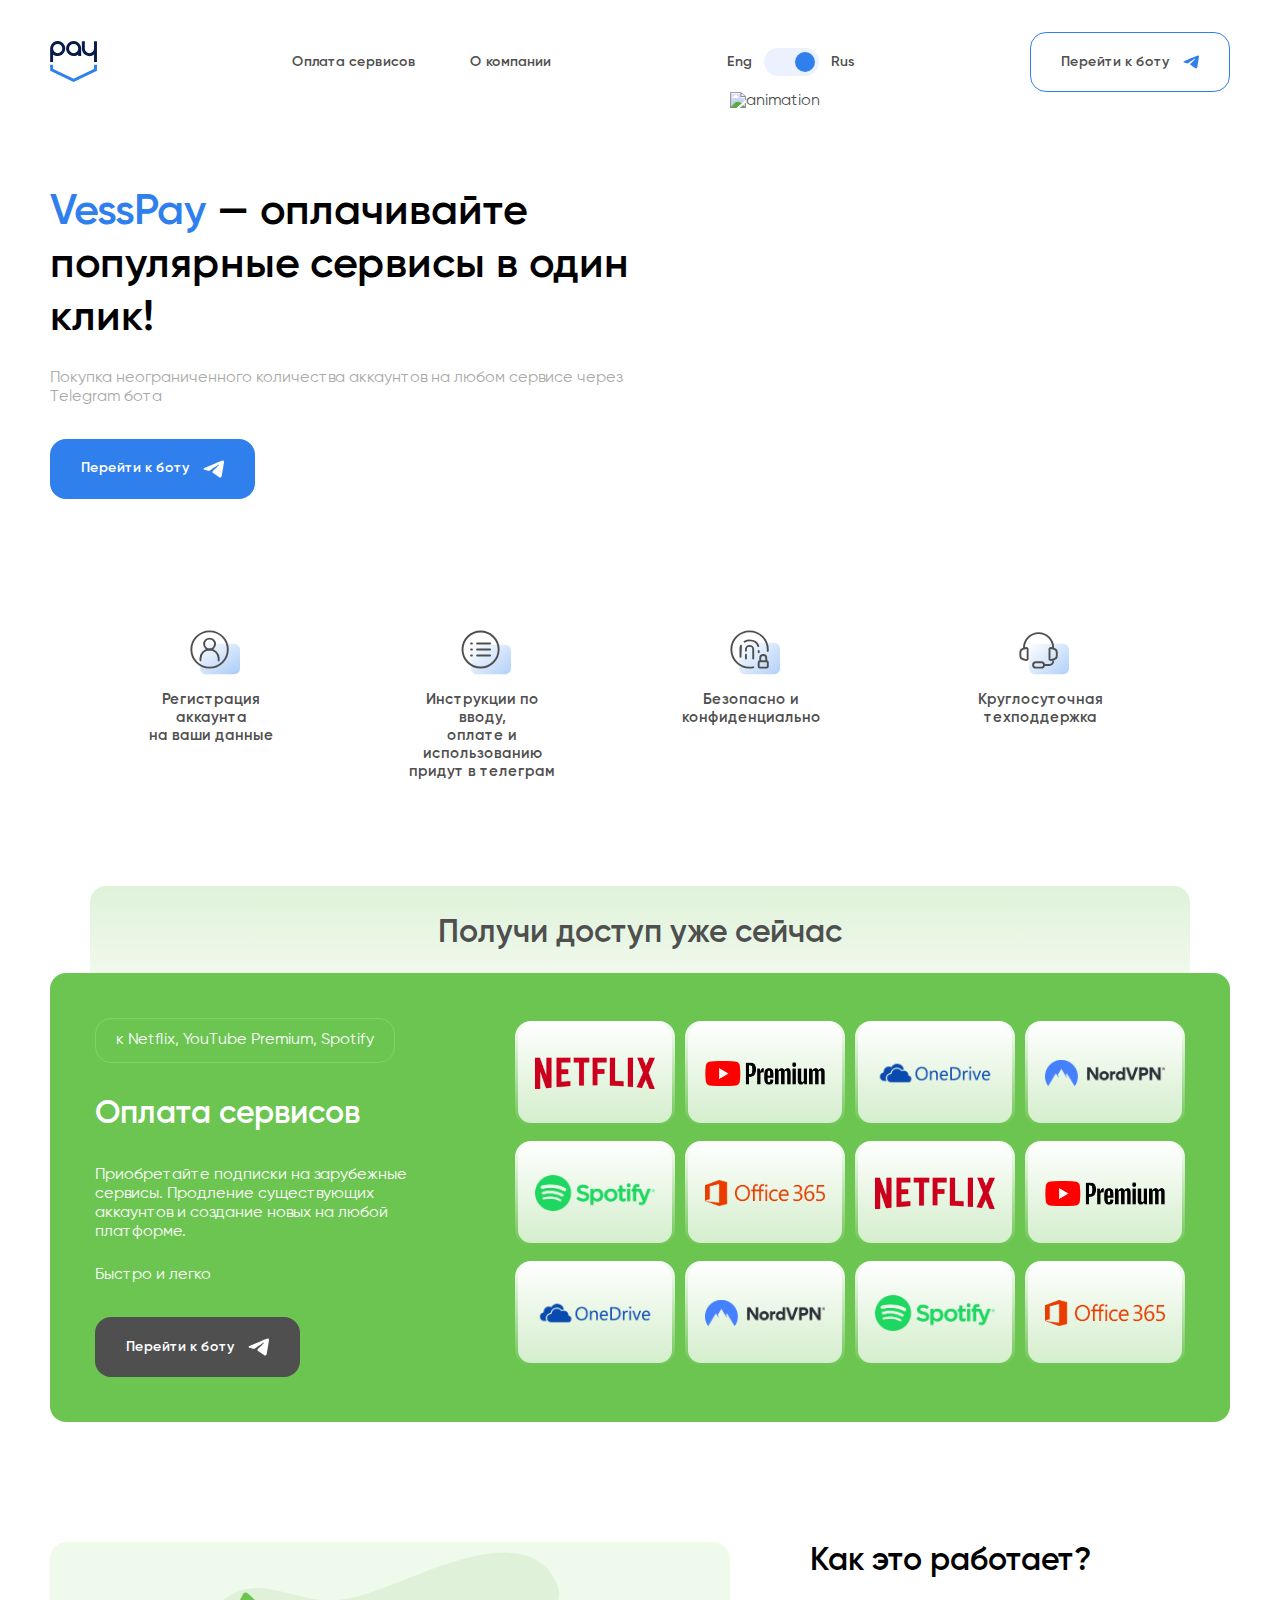
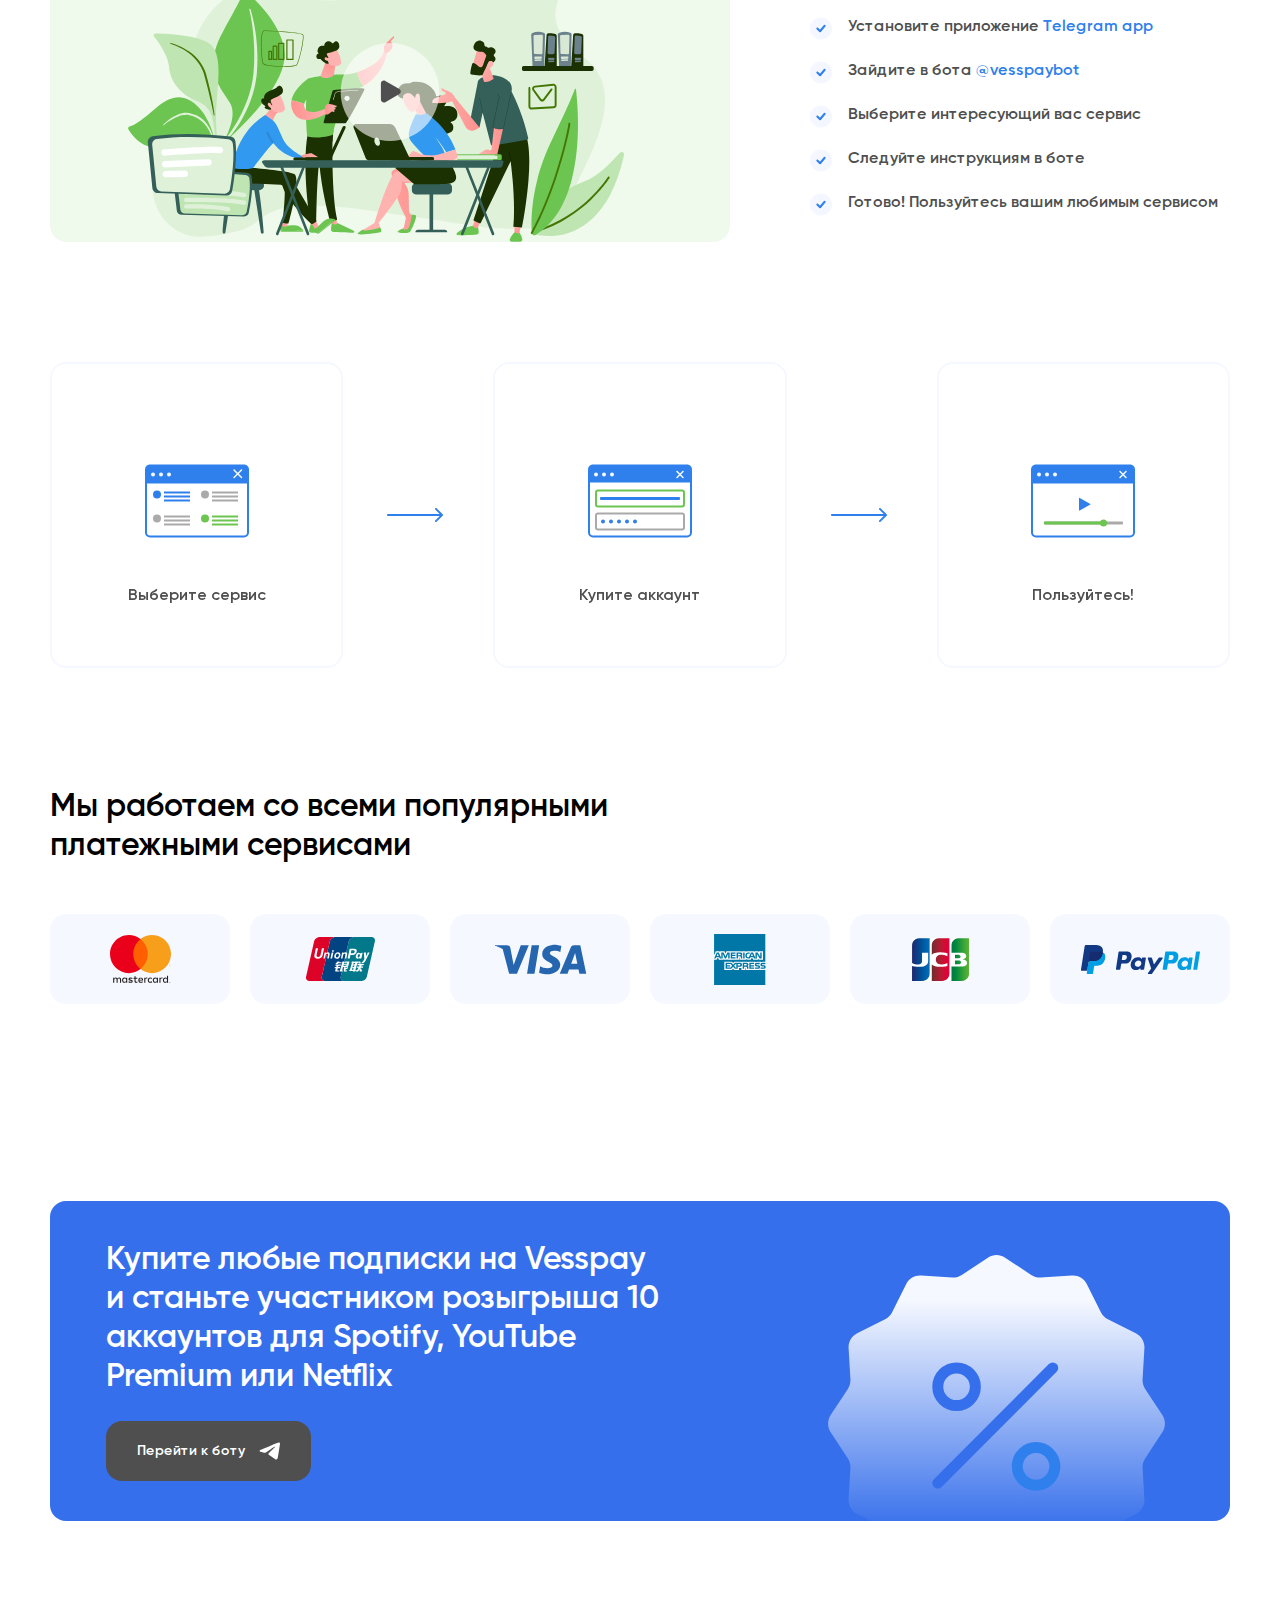
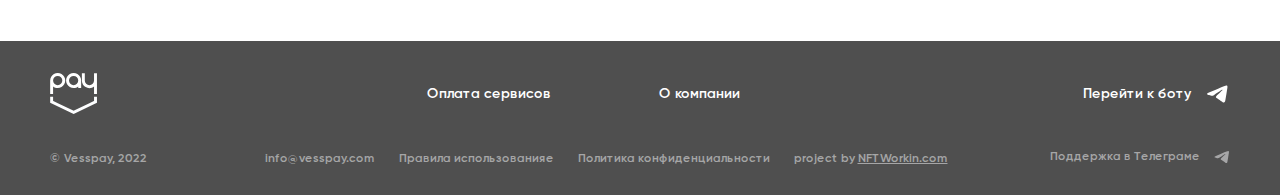
==== commit 1d7578dd: "fix text" ====
--- a/index.html
+++ b/index.html
@@ -516,7 +516,7 @@
     <div class="container ">
         <div class="banner-with-icon-section__content">
             <div class="banner-with-icon-section__left">
-                <h2 class="banner-with-icon-section__title">Оформи подписку на сервис через VessPay и стань участником розыгрыша годовой подписки на YouTube Premium</h2>
+                <h2 class="banner-with-icon-section__title">Купите любые подписки на Vesspay и станьте участником розыгрыша 10 аккаунтов для Spotify, YouTube Premium или Netflix</h2>
                 
 
 <a class="btn btn_black" href="https://t.me/vesspay_bot" target="_blank">
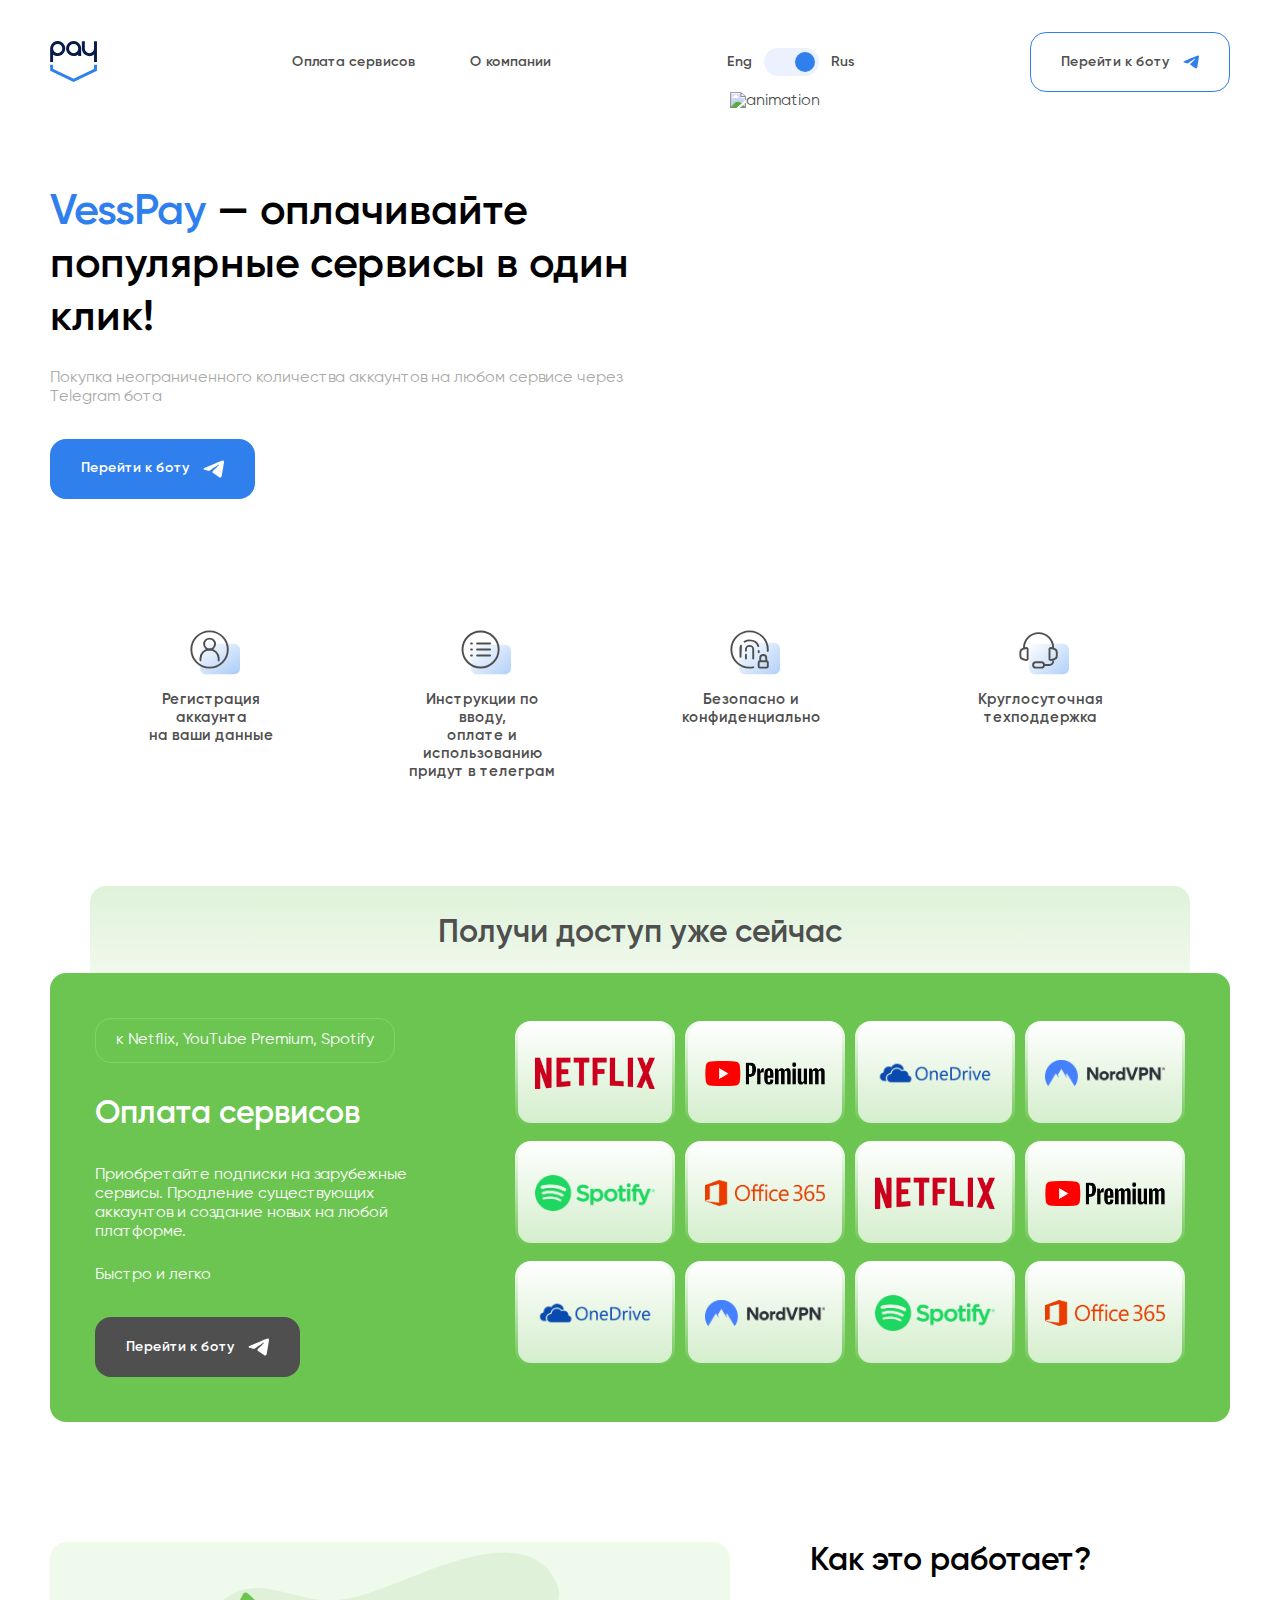
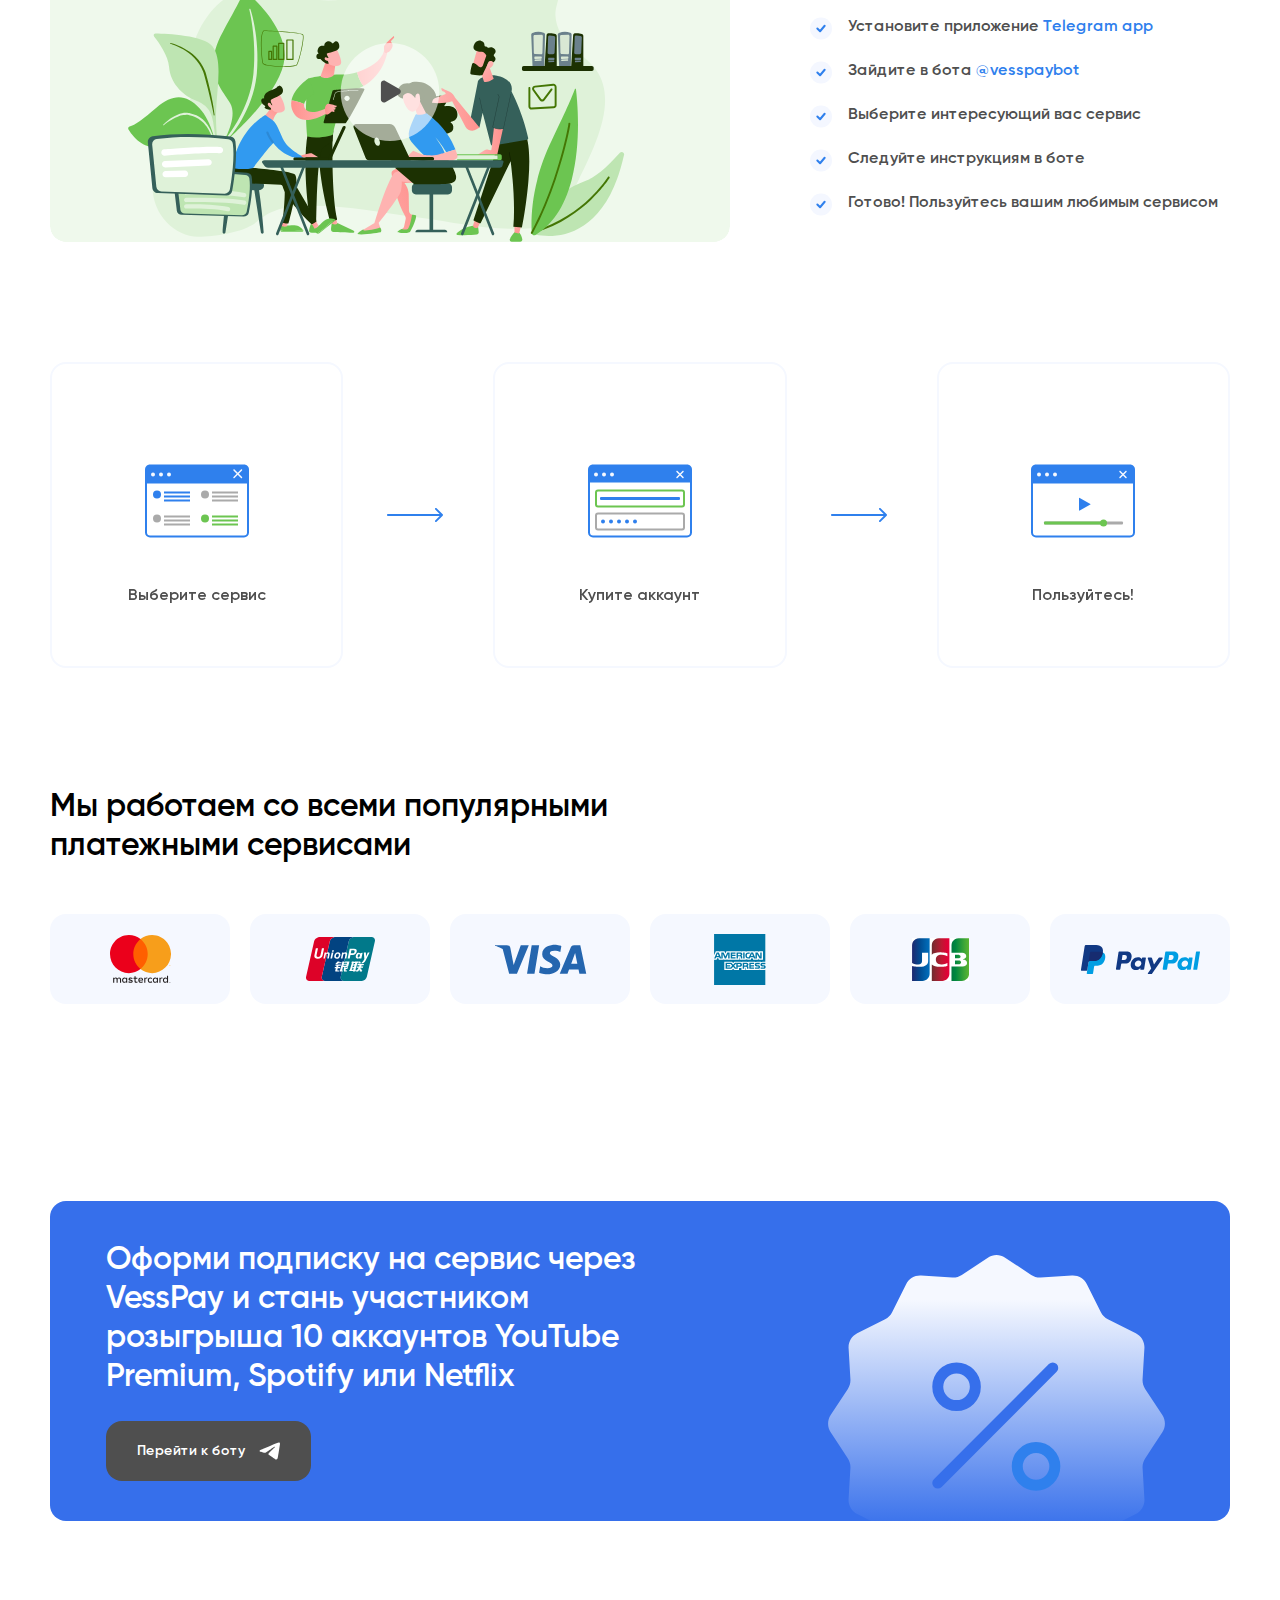
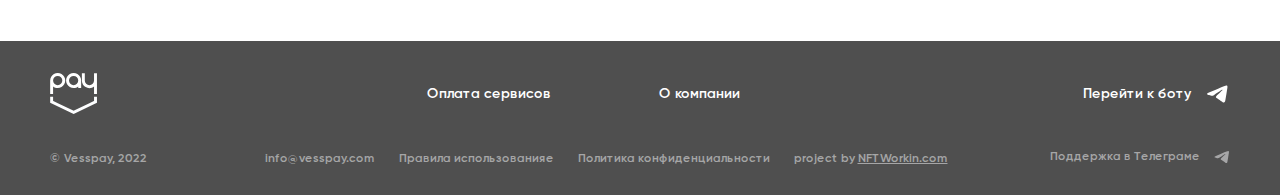
==== commit b230ba5f: "fix" ====
--- a/index.html
+++ b/index.html
@@ -516,7 +516,7 @@
     <div class="container ">
         <div class="banner-with-icon-section__content">
             <div class="banner-with-icon-section__left">
-                <h2 class="banner-with-icon-section__title">Купите любые подписки на Vesspay и станьте участником розыгрыша 10 аккаунтов для Spotify, YouTube Premium или Netflix</h2>
+                <h2 class="banner-with-icon-section__title">Оформи подписку на сервис через VessPay и стань участником розыгрыша 10 аккаунтов YouTube Premium, Spotify или Netflix</h2>
                 
 
 <a class="btn btn_black" href="https://t.me/vesspay_bot" target="_blank">
